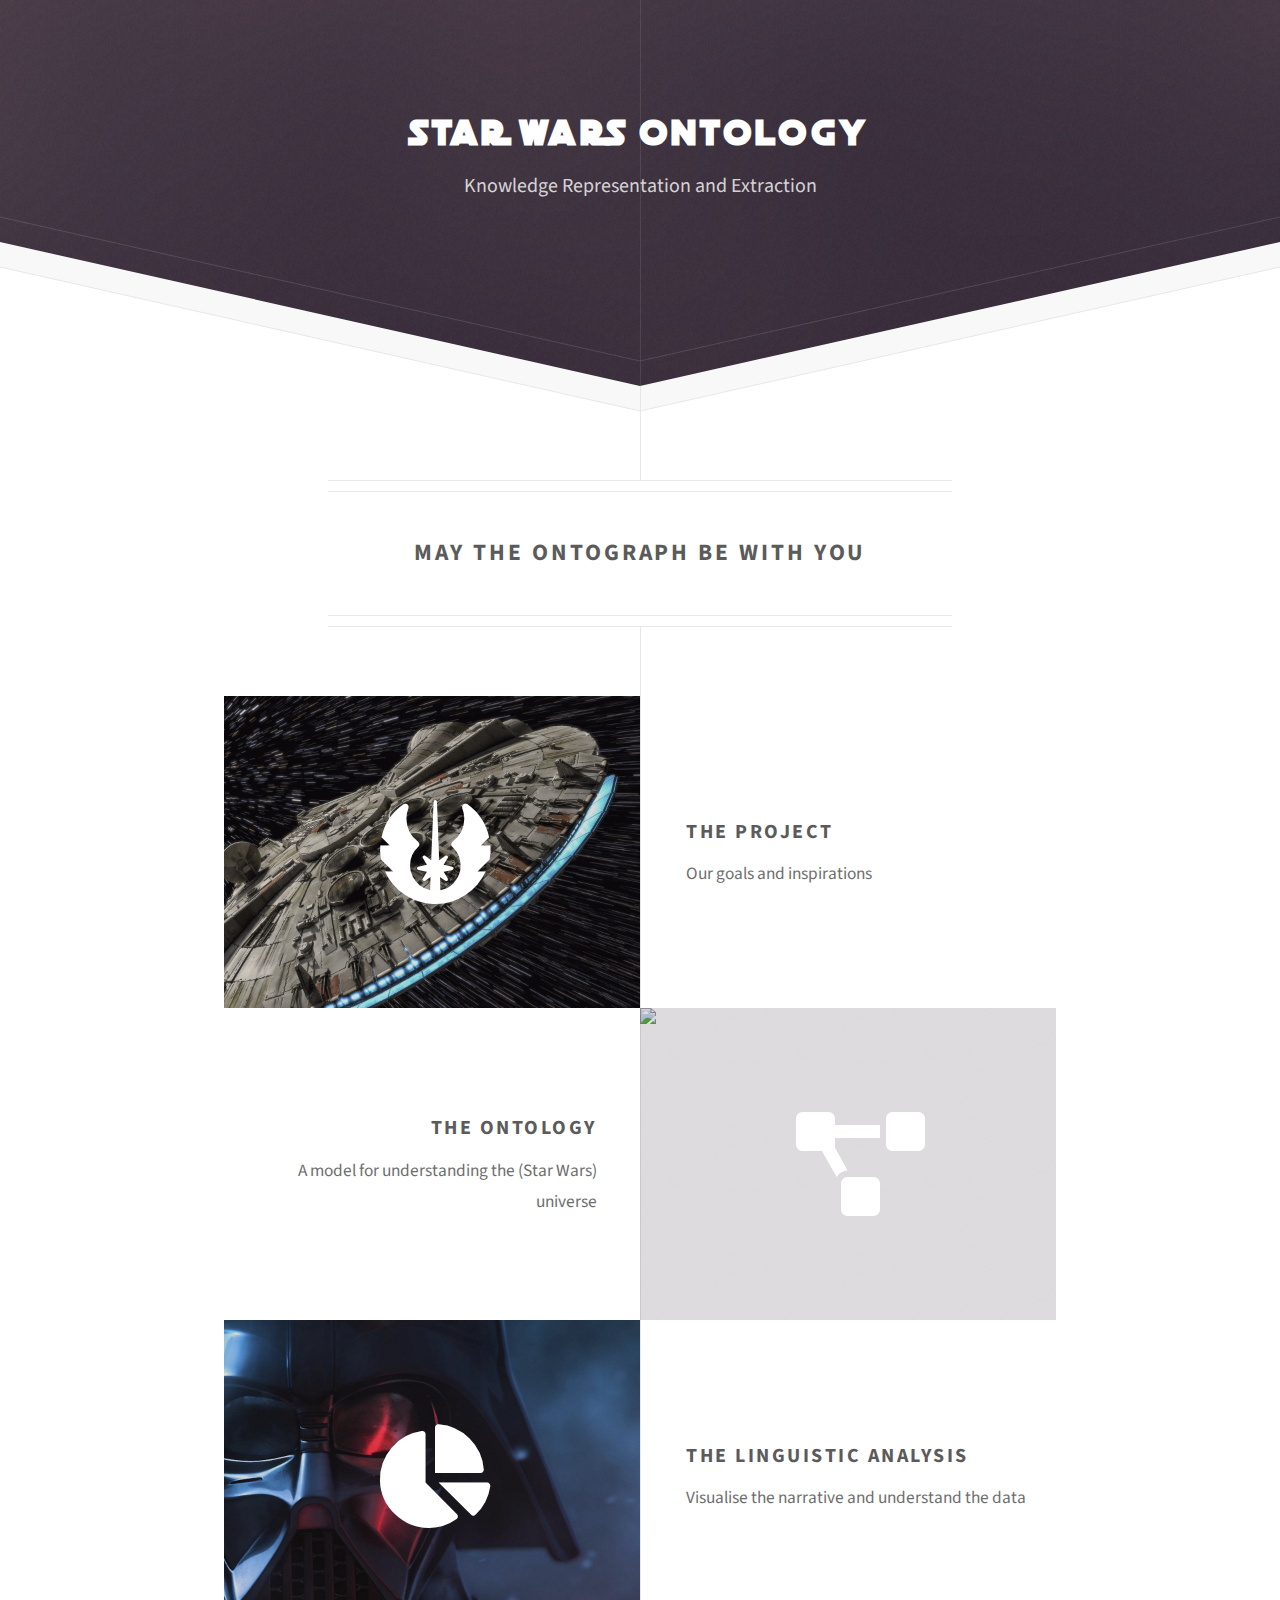
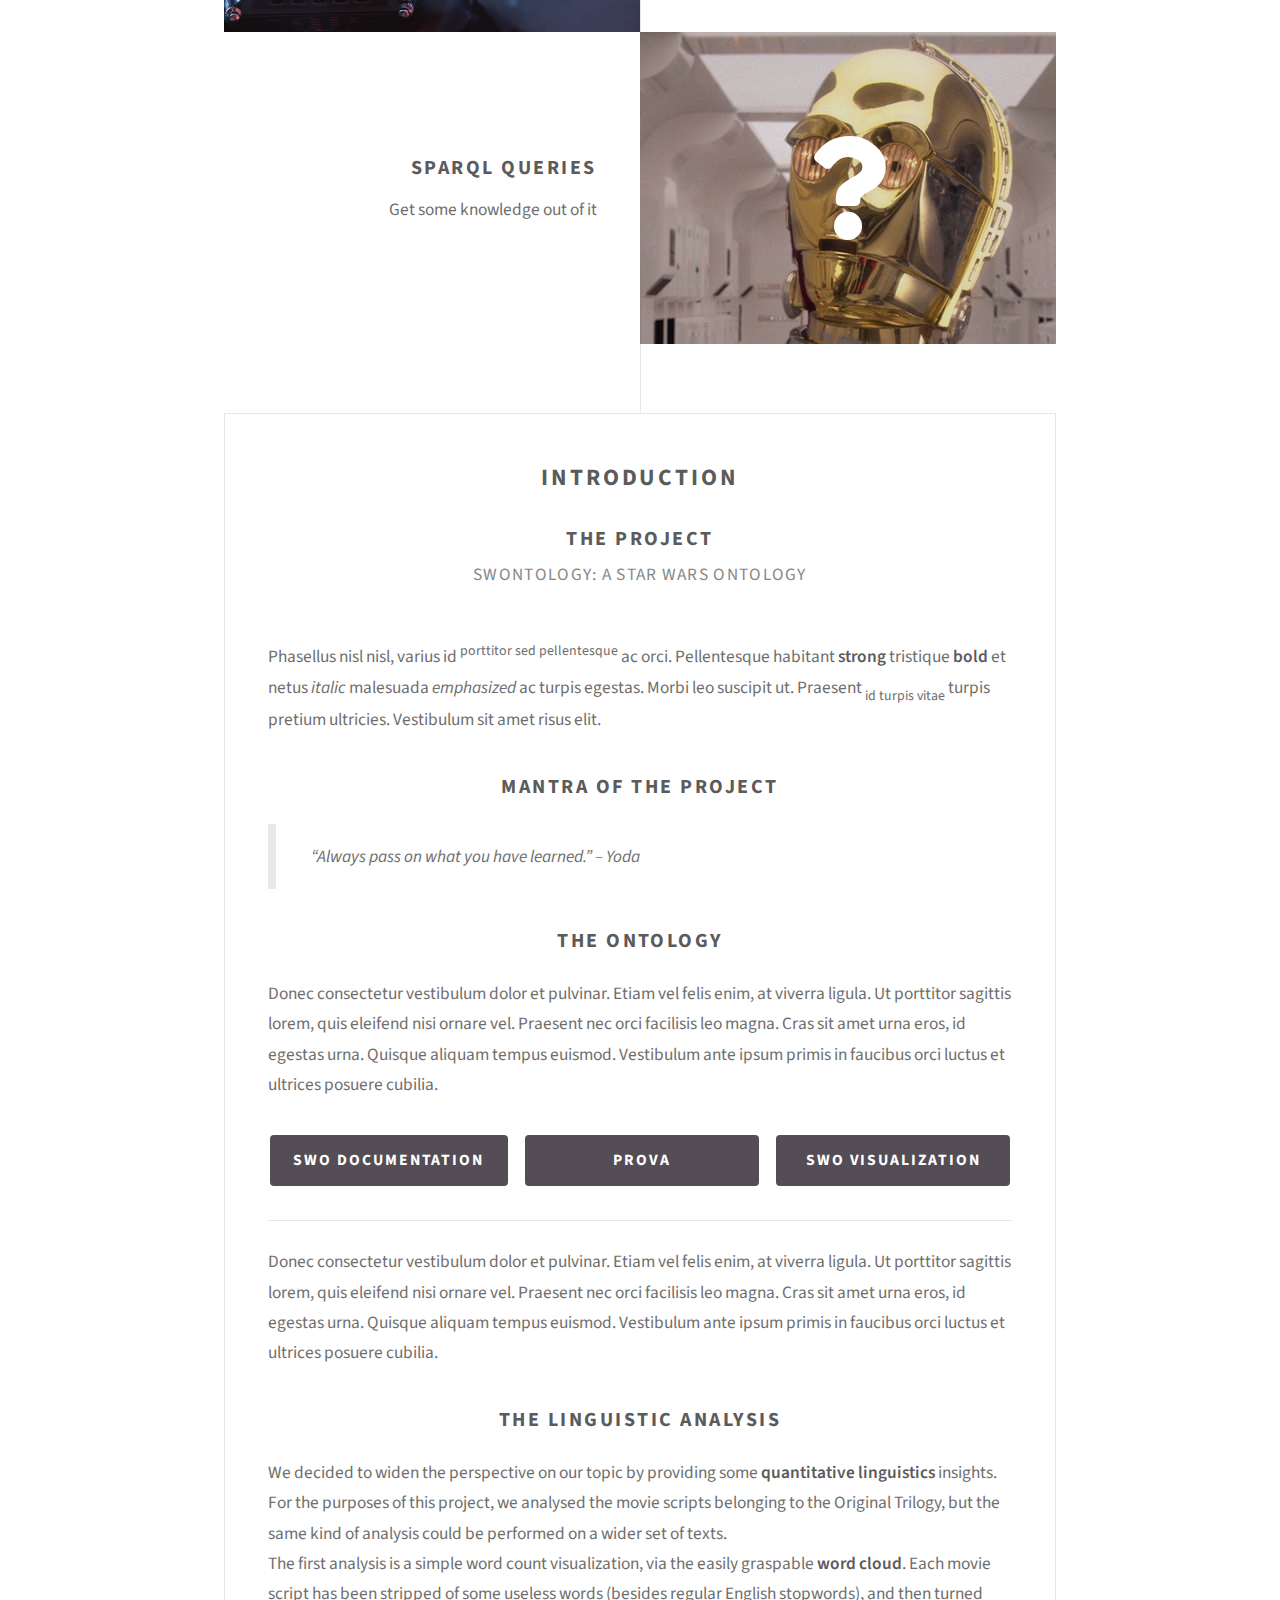
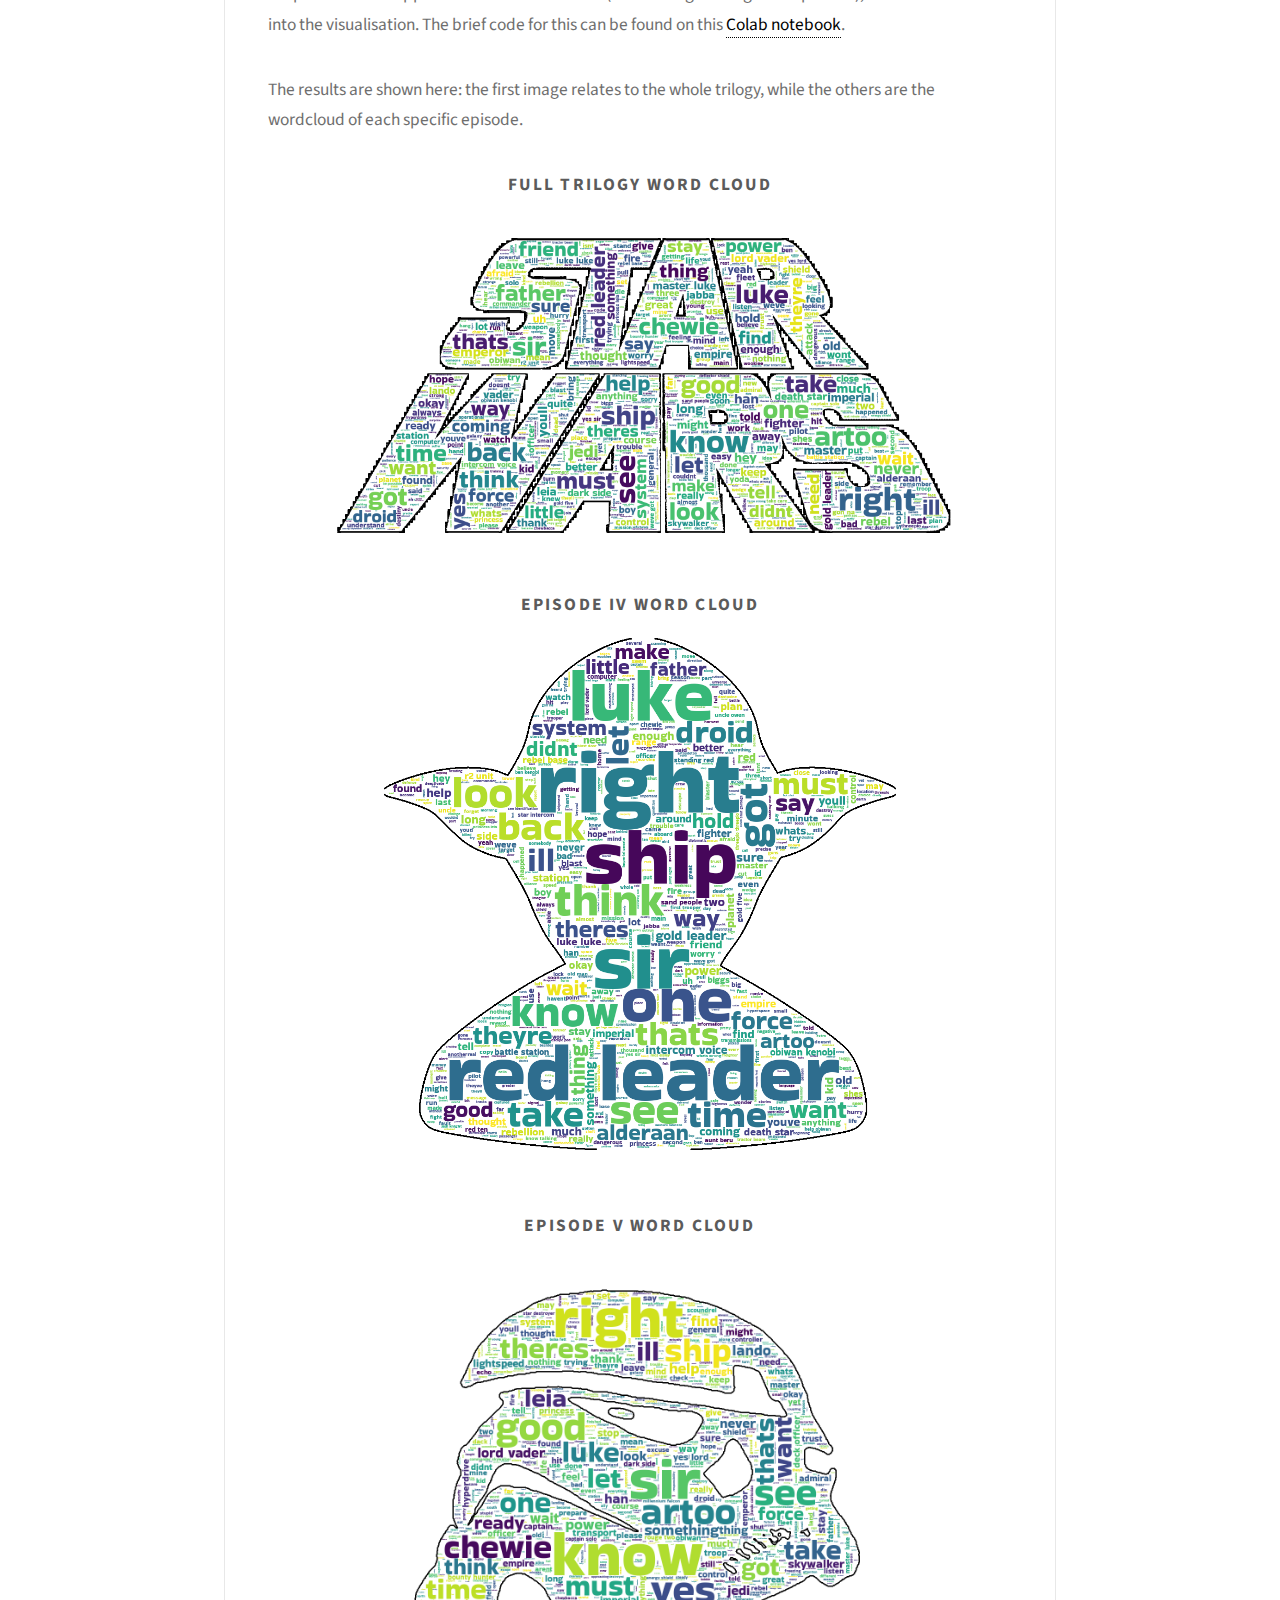
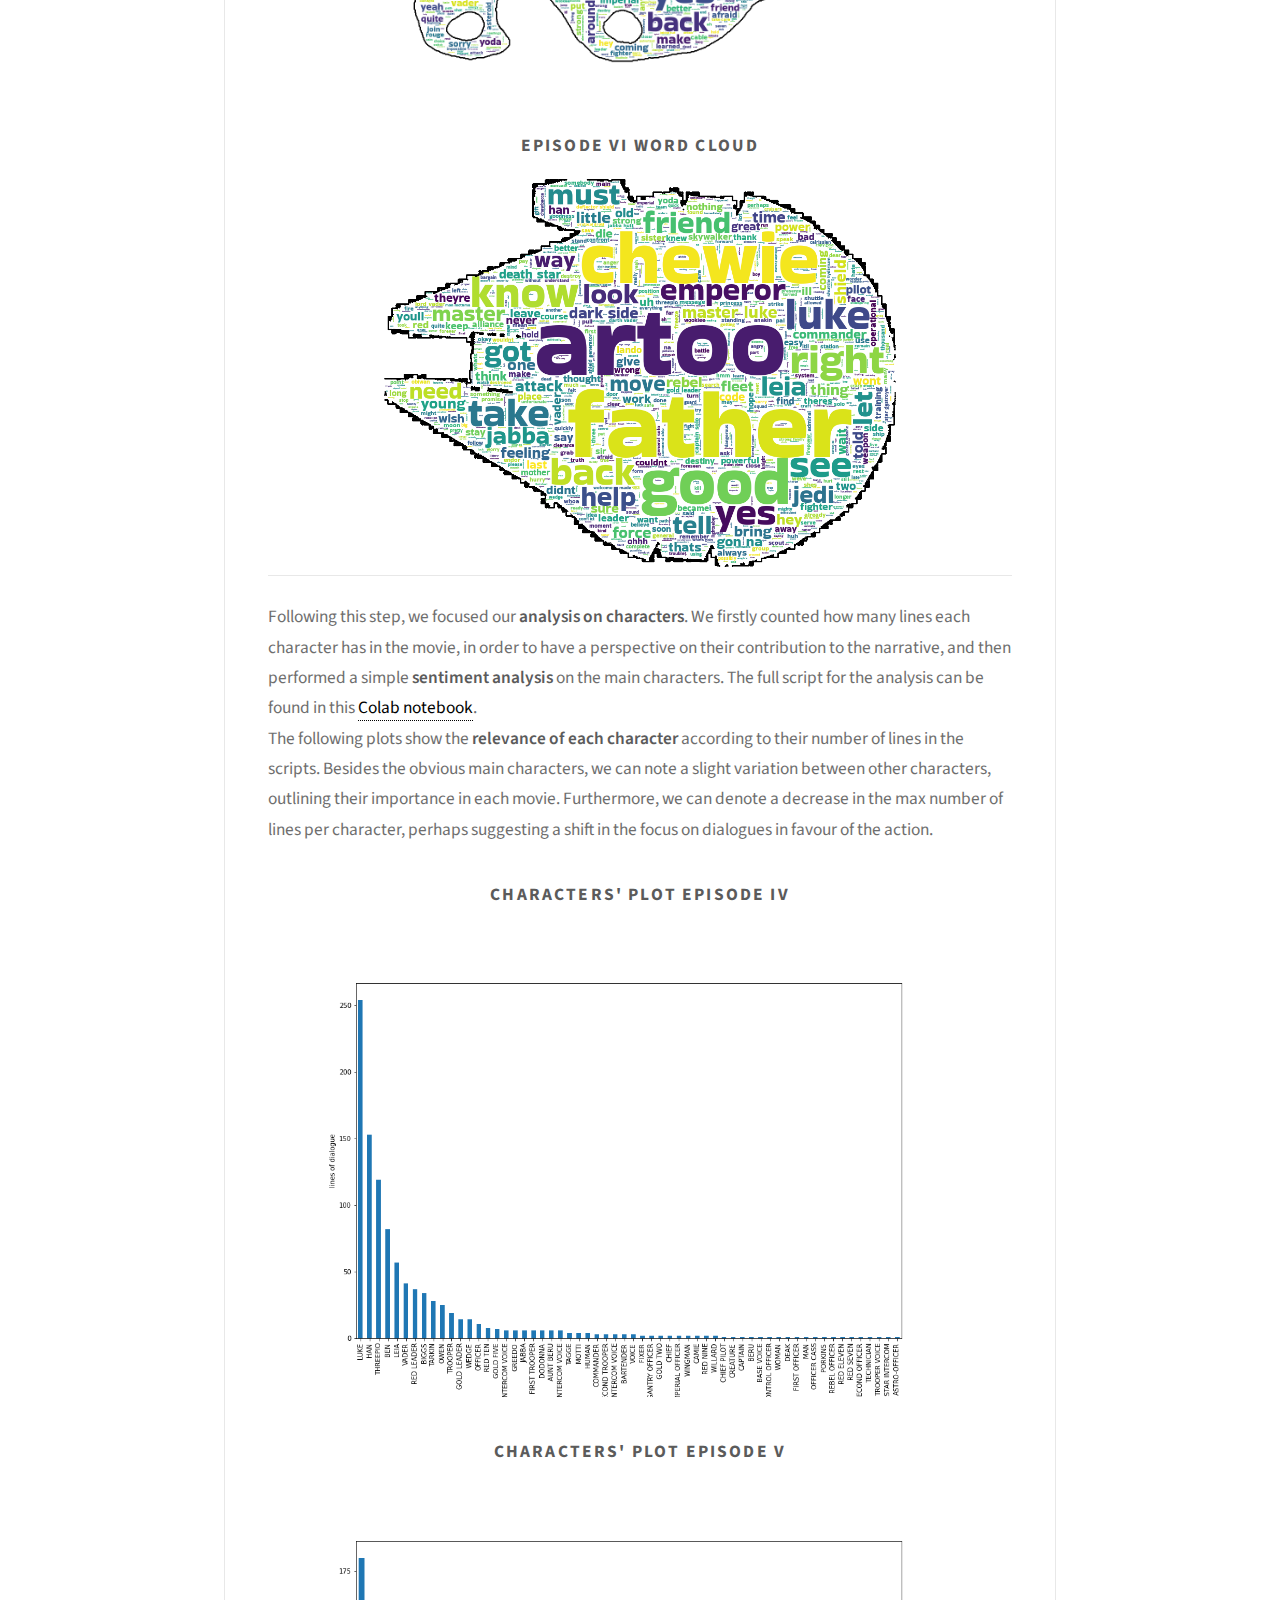
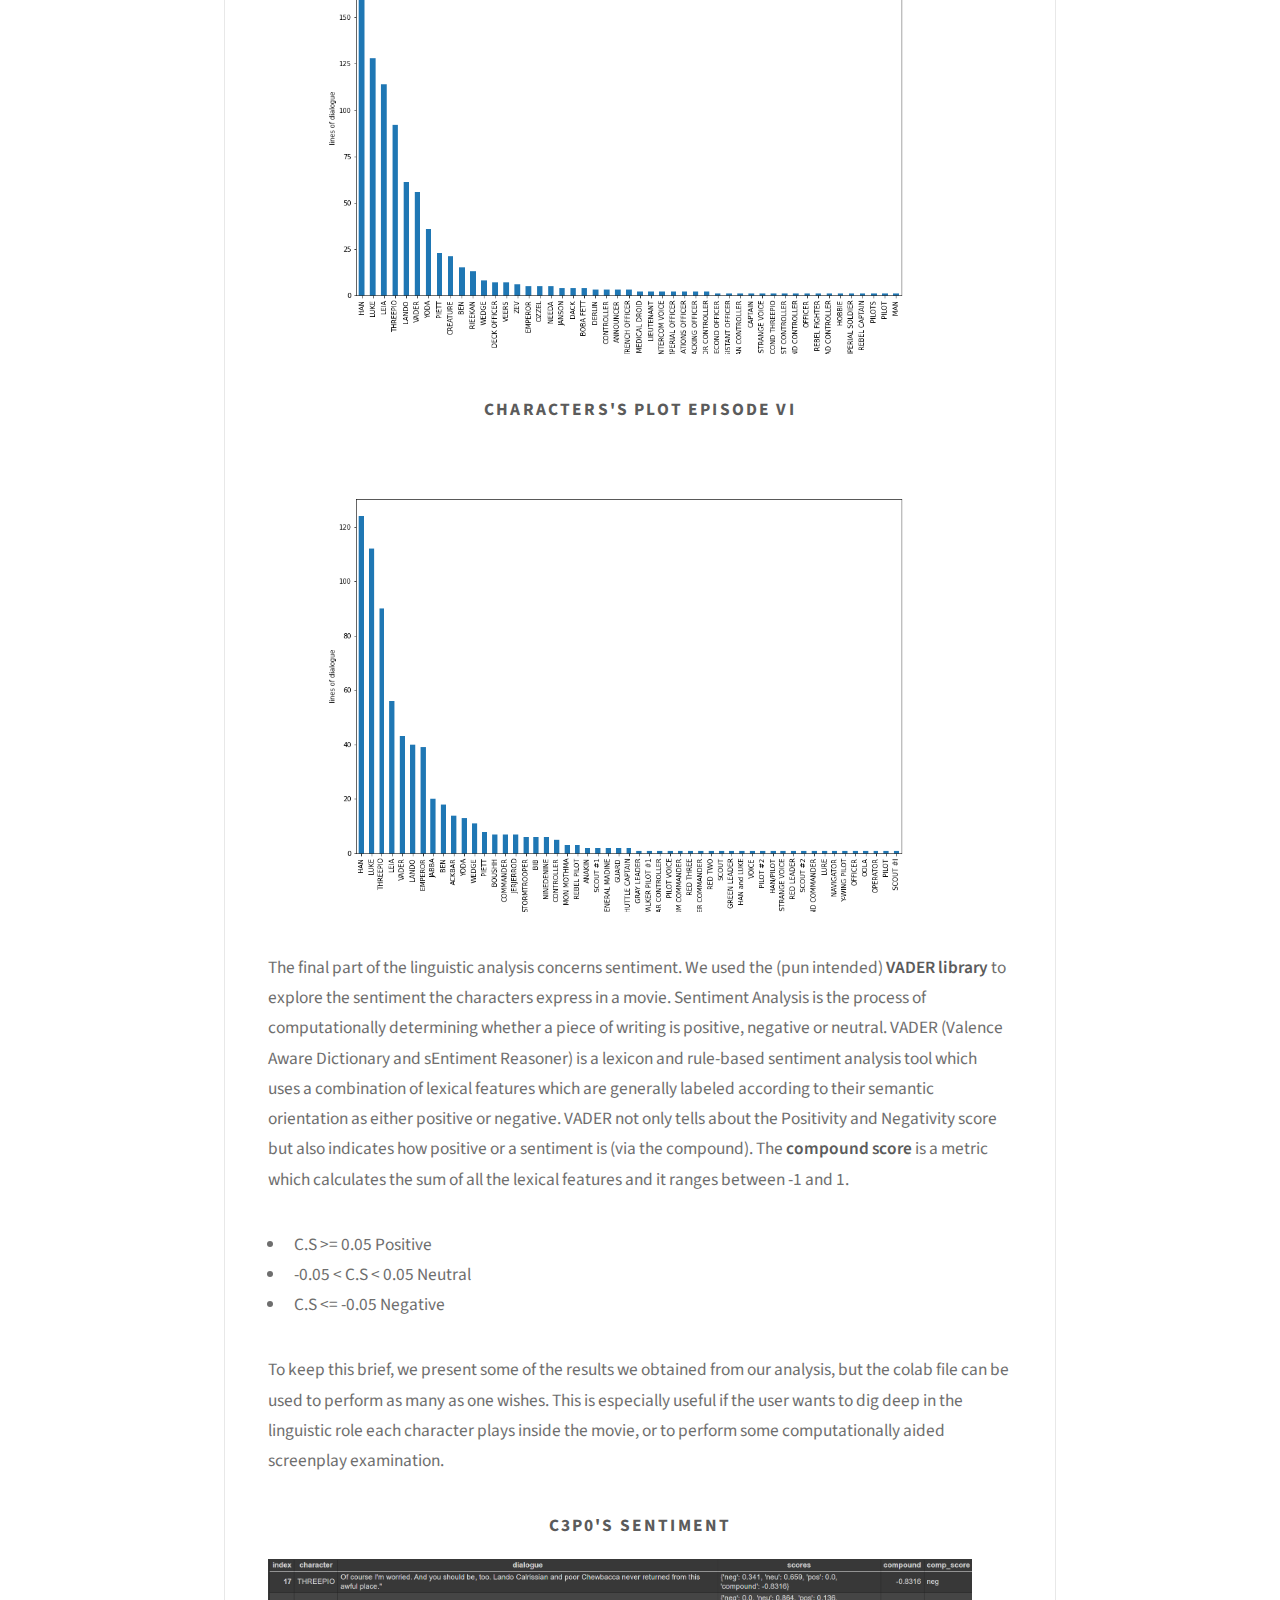
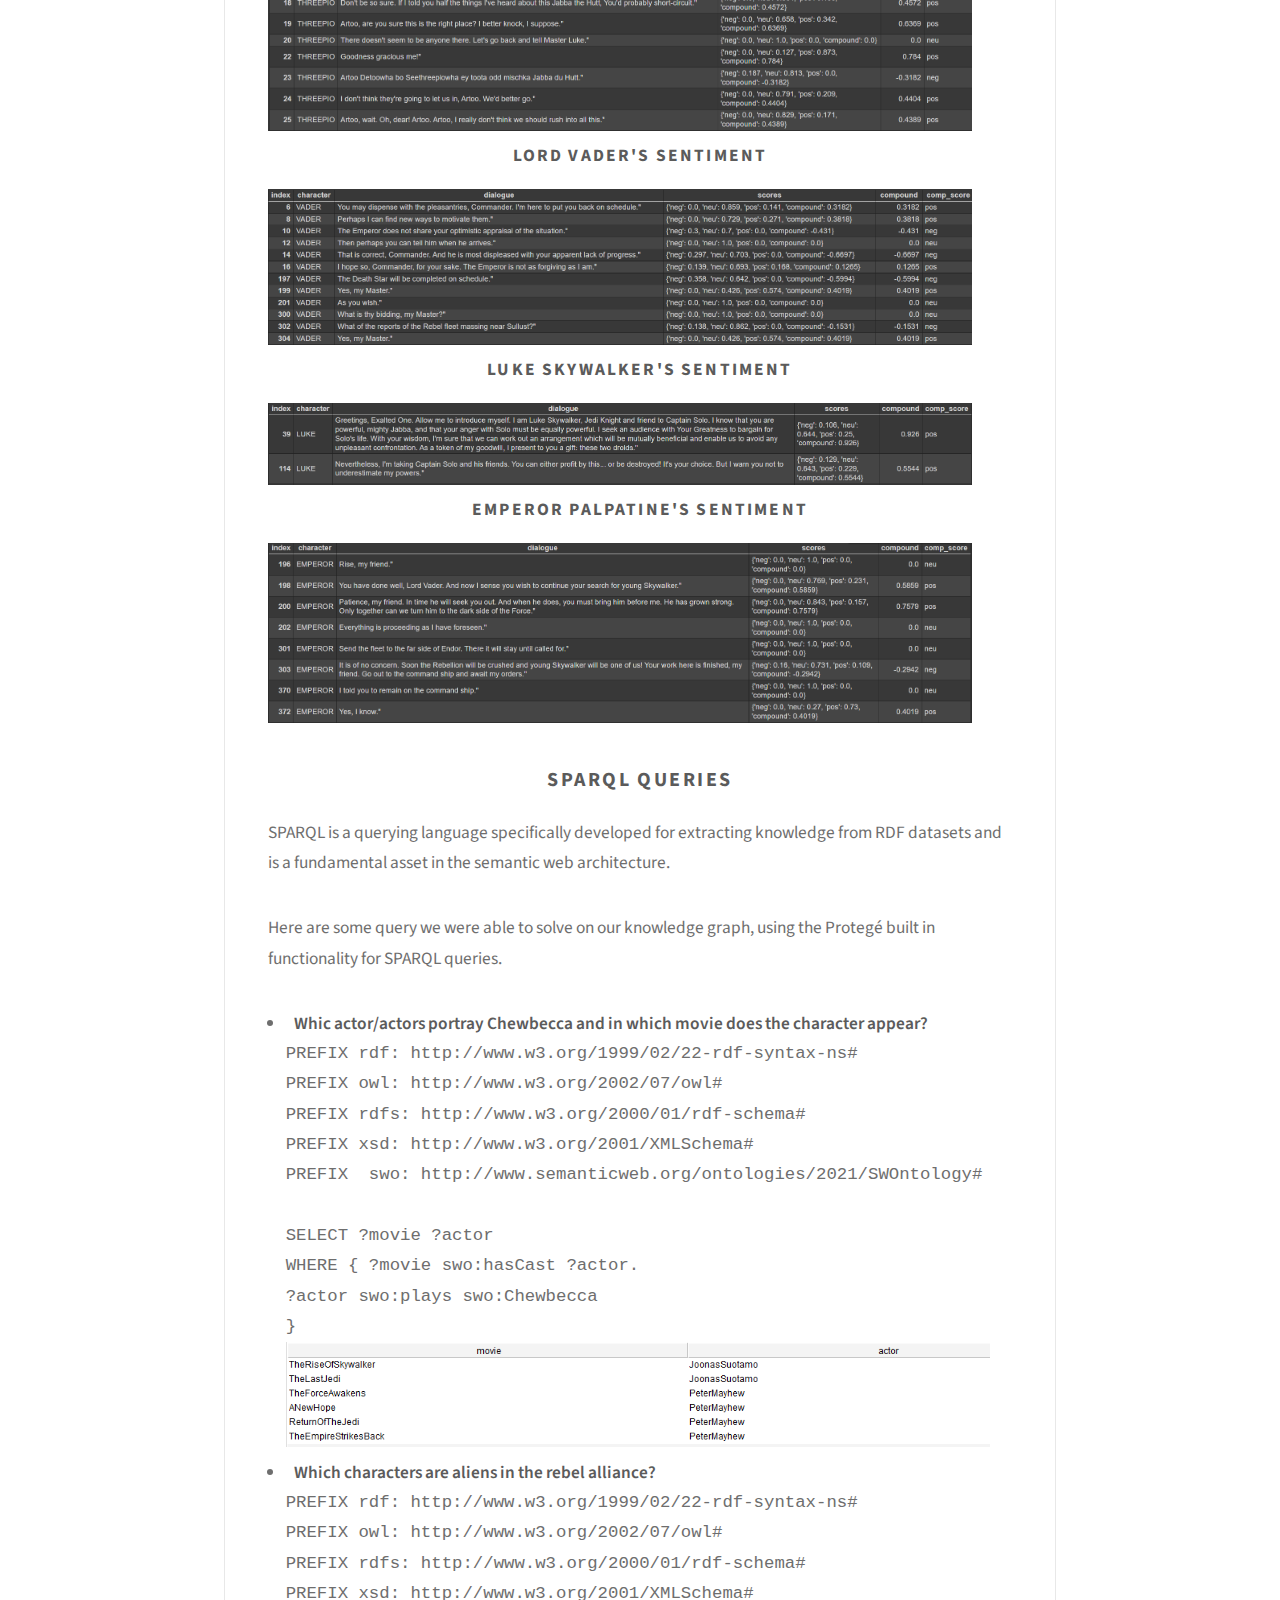
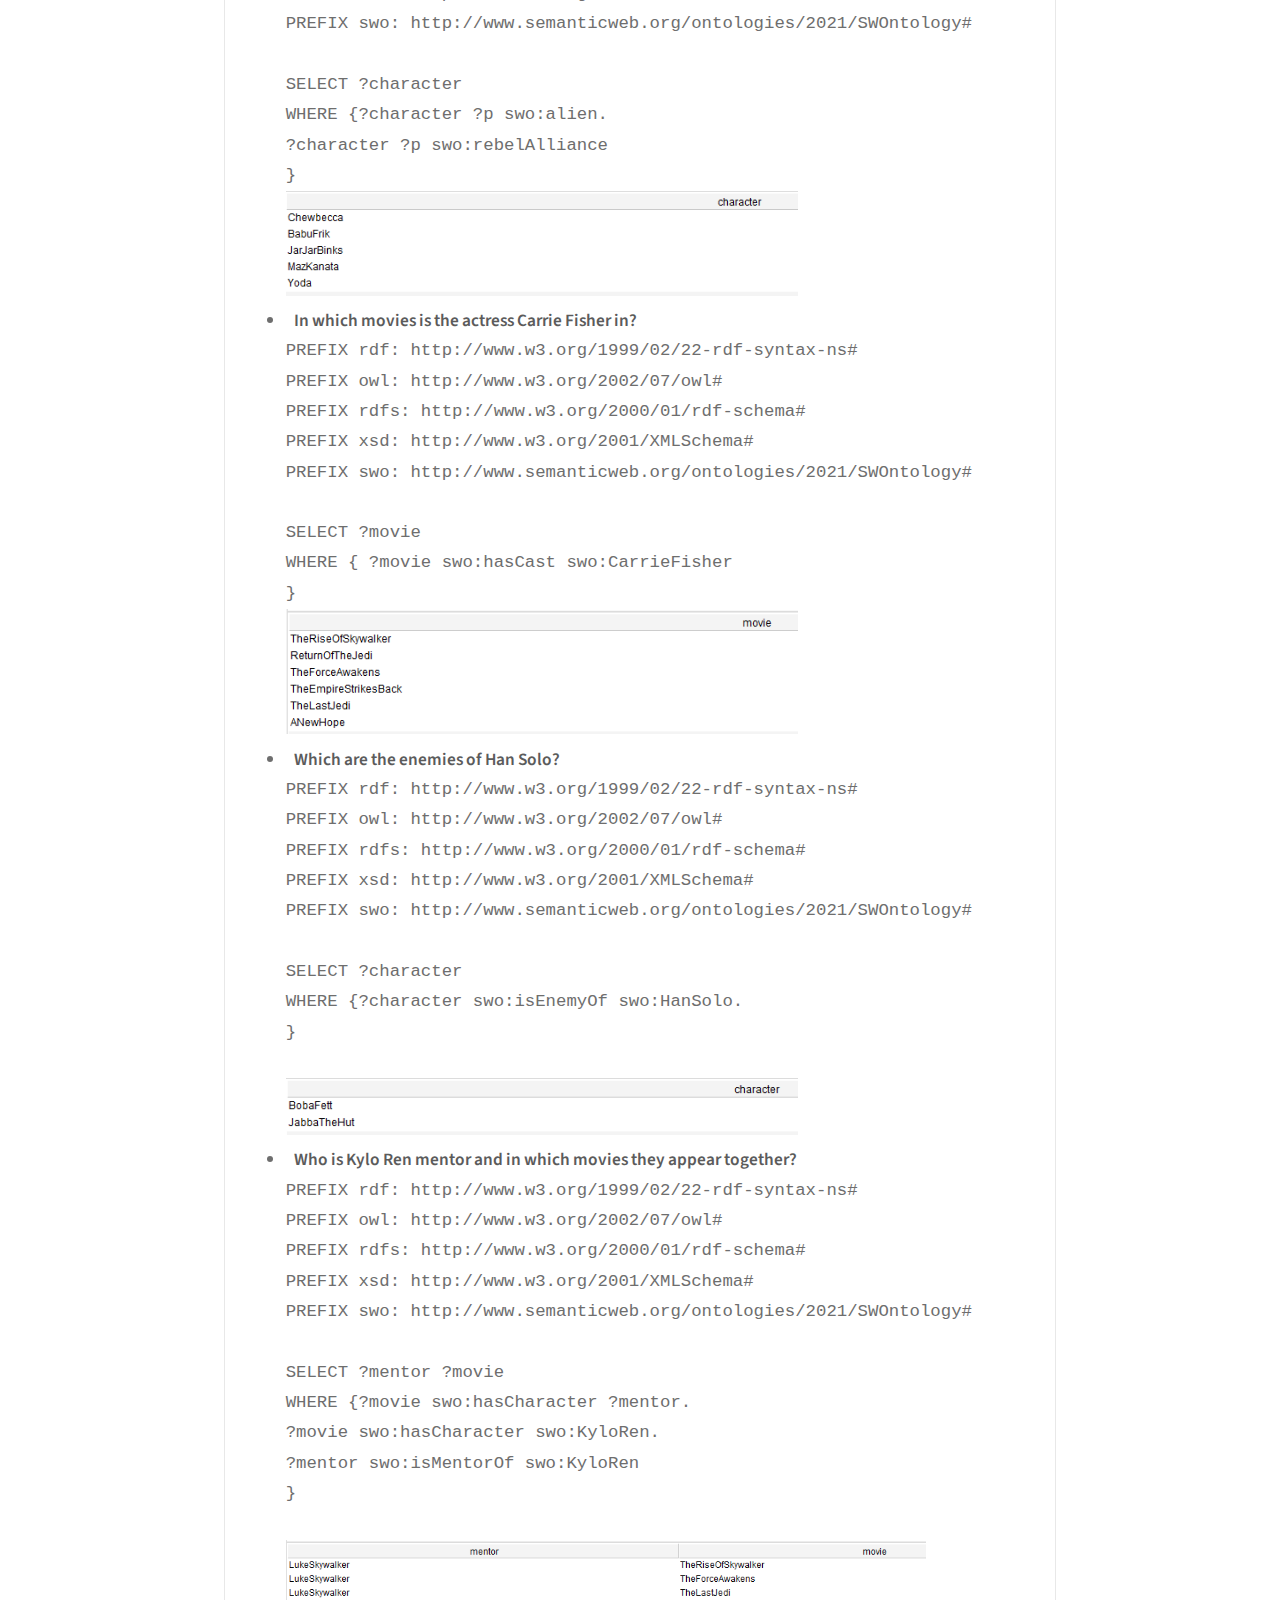
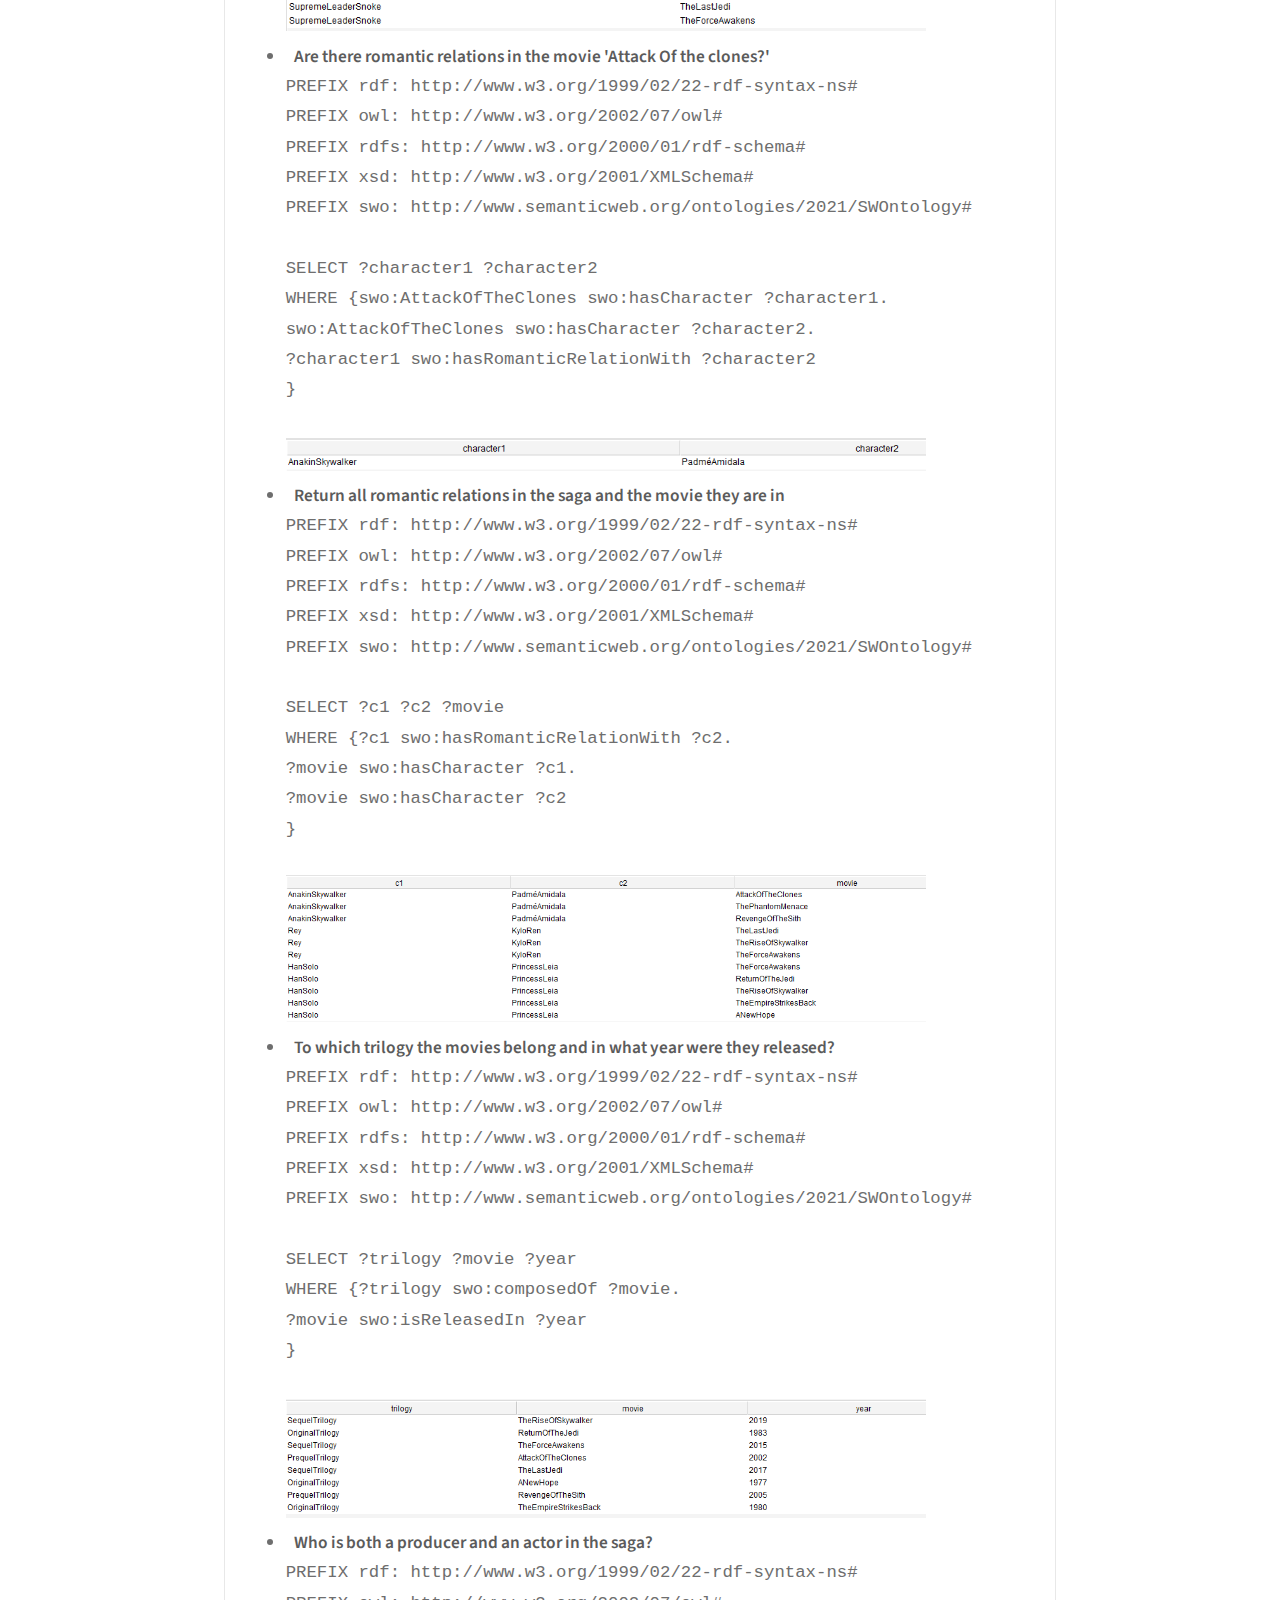
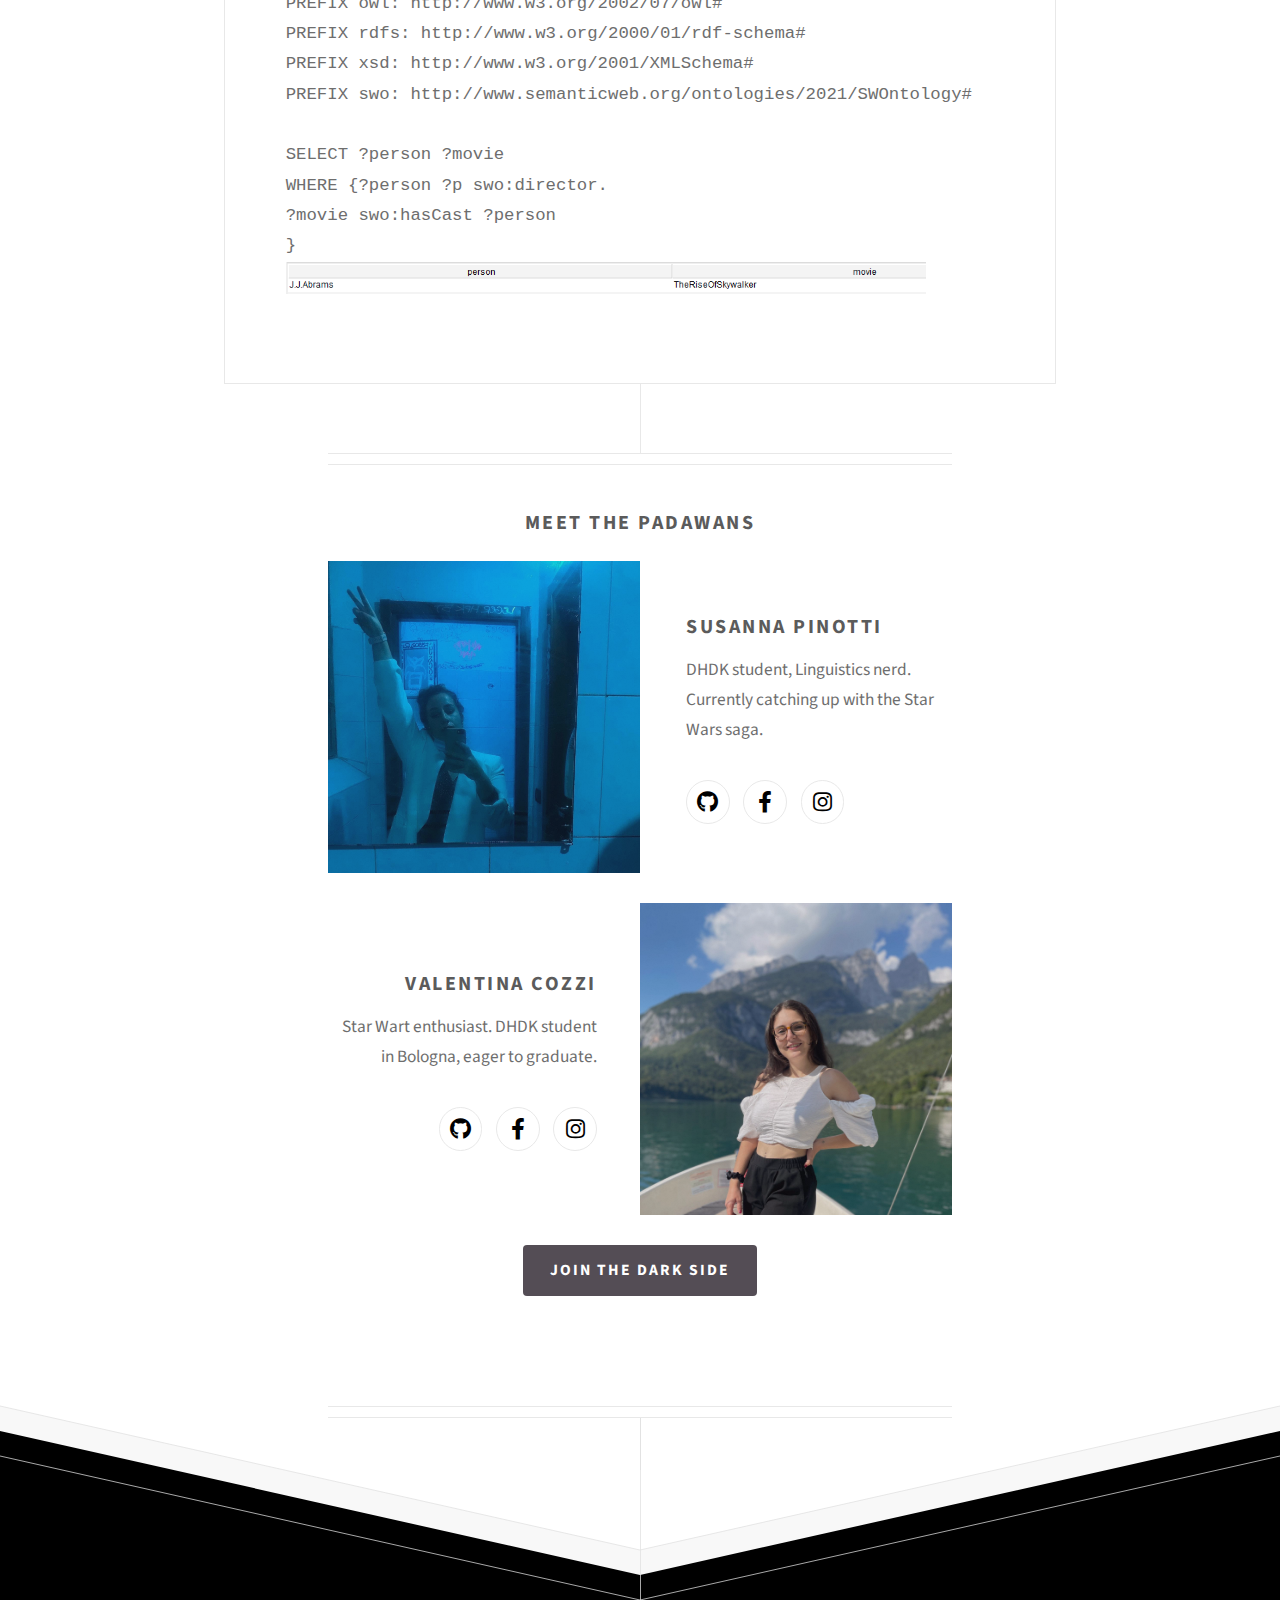
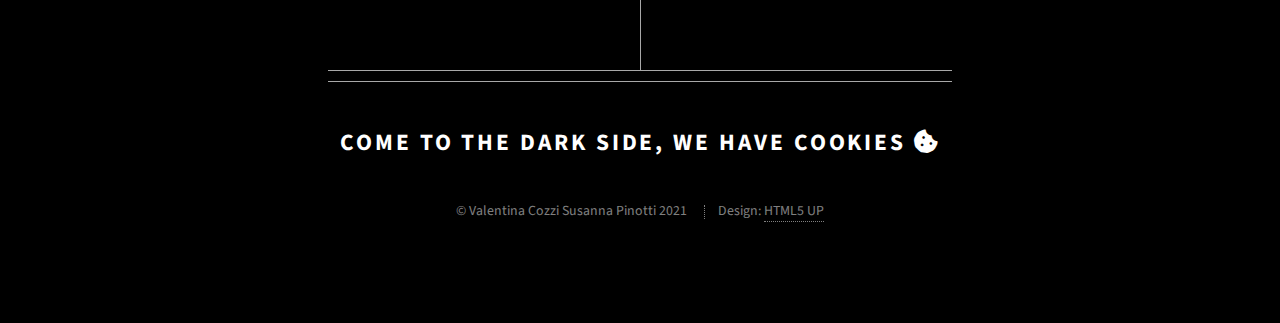
==== index.html @ ada60267 "Update index.html" ====
<!DOCTYPE HTML>
<!--
	Directive by HTML5 UP
	html5up.net | @ajlkn
	Free for personal and commercial use under the CCA 3.0 license (html5up.net/license)
-->
<html>

<head>
	<title>Star Wars Ontology</title>
	<meta charset="utf-8" />
	<meta name="viewport" content="width=device-width, initial-scale=1, user-scalable=no" />
	<link rel="stylesheet" href="assets/css/main.css" />
</head>

<body class="is-preload">

	<!-- Header -->
	<div id="header">
		<!--<span class="logo icon fa-paper-plane"></span> -->
		<h1>Star Wars Ontology</h1>
		<p>Knowledge Representation and Extraction</p>
	</div>

	<!-- Main -->
	<div id="main">

		<header class="major container medium">
			<h2>MAY THE ONTOGRAPH BE WITH YOU
			</h2>
		</header>

		<div class="box alt container">
			<section class="feature left">
				<a href="#project" class="image icon solid fas fa-jedi"><img src="images\falcon.jpg" style="width: 50vw; min-width: 330px;" ></a>
				<div class="content">
					<h3>The Project</h3>
					<p>Our goals and inspirations</p>
				</div>
			</section>
			<section class="feature right">
				<a href="#ontology" class="image icon solid fas fa-project-diagram"><img src="C:\Users\susyp\Documents\GitHub\SWOntology\images\cg-lightsaber-2.jpg"
					style="width: 50vw; min-width: 330px;" /></a>
				<div class="content">
					<h3>The Ontology</h3>
					<p>A model for understanding the (Star Wars) universe</p>
				</div>
			</section>
			<section class="feature left">
				<a href="#linguistic" class="image icon solid fas fa-chart-pie"><img
						src="images\yodaLinguistic.jpg" style="width: 50vw; min-width: 330px;"></a>
				<div class="content">
					<h3>The Linguistic Analysis</h3>
					<p>Visualise the narrative and understand the data</p>
				</div>
			</section>
			<section class="feature right">
				<a href="#query" class="image icon solid fas fa-question"><img src="images/c3poConfuso.jpeg"
						alt="" /></a>
				<div class="content">
					<h3>SPARQL Queries</h3>
					<p>Get some knowledge out of it</p>
				</div>
			</section>
		</div>


		<!-- Additional section-->
		<div class="box container">
			<header>
				<h2>Introduction</h2>
			</header>
			<section>
				<header>
					<h3 id="project">The project</h3>
					<p>SWOntology: a star wars ontology</p>
				</header>
				<p>Phasellus nisl nisl, varius id <sup>porttitor sed pellentesque</sup> ac orci. Pellentesque
					habitant <strong>strong</strong> tristique <b>bold</b> et netus <i>italic</i> malesuada
					<em>emphasized</em> ac turpis egestas. Morbi
					leo suscipit ut. Praesent <sub>id turpis vitae</sub> turpis pretium ultricies. Vestibulum sit
					amet risus elit.
				</p>
			</section>
			<section>
				<header>
					<h3>Mantra of the project</h3>
				</header>
				<blockquote>“Always pass on what you have learned.” – Yoda</blockquote>
			</section>
			<section>
				<header>
					<h3 id="ontology">The Ontology</h3>
				</header>
				<p>Donec consectetur vestibulum dolor et pulvinar. Etiam vel felis enim, at viverra
					ligula. Ut porttitor sagittis lorem, quis eleifend nisi ornare vel. Praesent nec orci
					facilisis leo magna. Cras sit amet urna eros, id egestas urna. Quisque aliquam
					tempus euismod. Vestibulum ante ipsum primis in faucibus orci luctus et ultrices
					posuere cubilia.</p>
				<ul class="actions special">
					<li><a href="SWOntologyWidoco\index-en.html" target="_blank" class="button">SWO Documentation</a></li>
					<li><a href="images/SWOntology.owl.svg" target="_blank" class="button">PROVA</a></li>			
					<li><a href="https://susannapinotti.github.io/SWOntology/SWOntologyWidoco/webvowl/index.html#" target="_blank" class="button">SWO Visualization</a></li>

				</ul>
				<hr />
				<p>Donec consectetur vestibulum dolor et pulvinar. Etiam vel felis enim, at viverra
					ligula. Ut porttitor sagittis lorem, quis eleifend nisi ornare vel. Praesent nec orci
					facilisis leo magna. Cras sit amet urna eros, id egestas urna. Quisque aliquam
					tempus euismod. Vestibulum ante ipsum primis in faucibus orci luctus et ultrices
					posuere cubilia.</p>
			</section>
			<section>
				<header>
					<h3 id="linguistic">The Linguistic Analysis</h3>
				</header>
				<p>We decided to widen the perspective on our topic by providing some <b>quantitative linguistics</b>
					insights.
					For the purposes of this project, we analysed the movie scripts belonging to the Original Trilogy,
					but the same kind of analysis could be performed on a wider set of texts. <br> The first analysis is
					a simple word count visualization,
					via the easily graspable <b>word cloud</b>. Each movie script has been stripped of some
					useless words (besides regular English stopwords), and then turned into the visualisation.
					The brief code for this can be found on this <a
						href="https://colab.research.google.com/drive/1p0_YhfoT-CIWhLJiDeNvb0ypLLWl6QwD?usp=sharing">Colab
						notebook</a>. </p>
				<p>The results are shown here: the first image relates to the whole trilogy, while the others
					are the wordcloud of each specific episode.
				</p>
				<h4>Full trilogy word cloud</h4>
				<img src="images\wordclouds\WCFull.png" alt="full" style="width: 50vw; min-width: 330px; display: block;
							margin-left: auto;
							margin-right: auto;">
				<br>
				<h4>Episode IV word cloud</h4>
				<img src="images\wordclouds\WCEpIV.png" alt="epIV" style="width: 40vw; min-width: 330px;display: block;
							margin-left: auto;
							margin-right: auto;">
				<br>
				<br>
				<h4>Episode V word cloud</h4>
				<img src="images\wordclouds\WCEpV.png" alt="epV" style="width: 40vw; min-width: 330px;display: block;
							margin-left: auto;
							margin-right: auto;">
				<br>
				<h4>Episode VI word cloud</h4>
				<img src="images\wordclouds\WCEpVI (1).png" alt="epVI" style="width: 40vw; min-width: 330px;display: block;
							margin-left: auto;
							margin-right: auto;">
				<hr />
				<p>Following this step, we focused our <b>analysis on characters</b>.
					We firstly counted how many lines each character has in the movie, in order to have a perspective on
					their contribution to the narrative,
					and then performed
					a simple <b>sentiment analysis</b> on the main characters. The full script for the analysis can be
					found
					in this <a
						href="https://colab.research.google.com/drive/1xQyhTz72LMS1d6kts1kLn22albk7qG7W?usp=sharing">Colab
						notebook</a>.
					<br>
					The following plots show the <b>relevance of each character</b> according to their number
					of lines in the scripts. Besides the obvious main characters, we can note a slight variation
					between other characters, outlining their importance in each movie. Furthermore, we can denote a
					decrease in the max number of lines per character, perhaps suggesting
					a shift in the focus on dialogues in favour of the action.
				</p>
				<h4> Characters' plot Episode IV </h4>
				<img src="images\character plots\CharactersPlotEPIV.png" alt="charplotIV"
					style="width: 55vw; min-width: 330px;">
				<br>
				<br>
				<h4>Characters' plot Episode V</h4>
				<img src="images\character plots\CharactersPlotEPV.png" alt="charplotV"
					style="width: 55vw; min-width: 330px;">
				<br>
				<br>
				<h4>Characters's plot Episode VI</h4>
				<img src="images\character plots\CharactersPlotEPVI.png" alt="charplotVI"
					style="width: 55vw; min-width: 330px;">
				<br>
				<br>
				<p>The final part of the linguistic analysis concerns sentiment. We used the (pun intended)
					<b>VADER library</b> to explore the sentiment the characters express in a movie.
					Sentiment Analysis is the process of computationally determining whether a piece of writing
					is positive, negative or neutral. VADER (Valence Aware Dictionary and sEntiment Reasoner) is a
					lexicon and rule-based sentiment analysis tool which uses a combination of lexical features
					which are generally labeled according to their semantic orientation as either positive or
					negative.
					VADER not only tells about the Positivity and Negativity score but also indicates how positive or
					a sentiment is (via the compound).
					The <b>compound score</b> is a metric which calculates the sum of all the lexical features and it
					ranges
					between -1 and 1.
				<ul class="default">
					<li>C.S >= 0.05 Positive </li>
					<li>-0.05 < C.S < 0.05 Neutral </li>
					<li>C.S <= -0.05 Negative </li>
				</ul>
				</p>
				<p>To keep this brief, we present some of the results we obtained from our analysis, but the colab file
					can be used to perform as many as one wishes.
					This is especially useful if the user wants to dig deep in the linguistic role each character plays
					inside the movie, or to perform some computationally aided
					screenplay examination. </p>
				<h4>C3P0's Sentiment</h4>
				<img src="images\character plots\3p0Scores.PNG" style="width: 55vw; min-width: 330px;">
				<br>
				<h4>Lord Vader's Sentiment
				</h4>
				<img src="images\character plots\vaderScore.PNG" style="width: 55vw; min-width: 330px;">
				<br>
				<h4>Luke Skywalker's Sentiment</h4>
				<img src="images\character plots\LukePositive.PNG" style="width: 55vw; min-width: 330px;">
				<br>
				<h4>Emperor Palpatine's Sentiment</h4>
				<img src="images\character plots\EmperorScore.PNG" style="width: 55vw; min-width: 330px;">

			</section>
			<section>
				<br>
				<header>
					<h3 id="query">SPARQL Queries</h3>
				</header>
				<p>SPARQL is a querying language specifically developed for extracting knowledge from RDF datasets and
					is a fundamental asset in the semantic web architecture. </p>
				<p>Here are some query we were able to solve on our knowledge graph, using the Protegé built in
					functionality for SPARQL queries. </p>
				<ul class="default">
					<li> <b>Whic actor/actors portray Chewbecca and in which movie does the character appear?</b> </li>
					<pre style="font-family: 'Courier New', Courier, monospace;">
PREFIX rdf: http://www.w3.org/1999/02/22-rdf-syntax-ns# 
PREFIX owl: http://www.w3.org/2002/07/owl# 
PREFIX rdfs: http://www.w3.org/2000/01/rdf-schema# 
PREFIX xsd: http://www.w3.org/2001/XMLSchema# 
PREFIX  swo: http://www.semanticweb.org/ontologies/2021/SWOntology# 

SELECT ?movie ?actor 
WHERE { ?movie swo:hasCast ?actor. 
?actor swo:plays swo:Chewbecca 
}</pre>
					<img src="images\Query\2ChewieActors.PNG" style="width: 55vw; min-width: 330px;">
					<li> <b>Which characters are aliens in the rebel alliance?</b> </li>
<pre style="font-family: 'Courier New', Courier, monospace;">
PREFIX rdf: http://www.w3.org/1999/02/22-rdf-syntax-ns#
PREFIX owl: http://www.w3.org/2002/07/owl#
PREFIX rdfs: http://www.w3.org/2000/01/rdf-schema#
PREFIX xsd: http://www.w3.org/2001/XMLSchema#
PREFIX swo: http://www.semanticweb.org/ontologies/2021/SWOntology#

SELECT ?character 
WHERE {?character ?p swo:alien. 
?character ?p swo:rebelAlliance
}
</pre>
<img src="images\Query\3RebelAllianceAlien.PNG" style="width: 40vw; min-width: 330px;">
					<li> <b>In which movies is the actress Carrie Fisher in?</b> </li>
<pre style="font-family: 'Courier New', Courier, monospace;">
PREFIX rdf: http://www.w3.org/1999/02/22-rdf-syntax-ns#
PREFIX owl: http://www.w3.org/2002/07/owl#
PREFIX rdfs: http://www.w3.org/2000/01/rdf-schema#
PREFIX xsd: http://www.w3.org/2001/XMLSchema#
PREFIX swo: http://www.semanticweb.org/ontologies/2021/SWOntology#
	
SELECT ?movie 
WHERE { ?movie swo:hasCast swo:CarrieFisher
}	
</pre>
<img src="images\Query\1CarrieFisher.PNG" style="width: 40vw; min-width: 330px;">

					<li> <b>Which are the enemies of Han Solo?</b> </li>
<pre style="font-family: 'Courier New', Courier, monospace;">
PREFIX rdf: http://www.w3.org/1999/02/22-rdf-syntax-ns#
PREFIX owl: http://www.w3.org/2002/07/owl#
PREFIX rdfs: http://www.w3.org/2000/01/rdf-schema#
PREFIX xsd: http://www.w3.org/2001/XMLSchema#
PREFIX swo: http://www.semanticweb.org/ontologies/2021/SWOntology#

SELECT ?character
WHERE {?character swo:isEnemyOf swo:HanSolo. 
}
	
</pre>
<img src="images\Query\4HanSoloEnemy.PNG" style="width: 40vw; min-width: 330px;">
					<li> <b>Who is Kylo Ren mentor and in which movies they appear together?</b> </li>
<pre style="font-family: 'Courier New', Courier, monospace;">
PREFIX rdf: http://www.w3.org/1999/02/22-rdf-syntax-ns#
PREFIX owl: http://www.w3.org/2002/07/owl#
PREFIX rdfs: http://www.w3.org/2000/01/rdf-schema#
PREFIX xsd: http://www.w3.org/2001/XMLSchema#
PREFIX swo: http://www.semanticweb.org/ontologies/2021/SWOntology#

SELECT ?mentor ?movie
WHERE {?movie swo:hasCharacter ?mentor. 
?movie swo:hasCharacter swo:KyloRen. 
?mentor swo:isMentorOf swo:KyloRen
}
	
</pre>
<img src="images\Query\5KyloRenMentor.PNG" style="width: 50vw; min-width: 330px;">
					<li> <b>Are there romantic relations in the movie 'Attack Of the clones?'</b> </li>
<pre style="font-family: 'Courier New', Courier, monospace;">
PREFIX rdf: http://www.w3.org/1999/02/22-rdf-syntax-ns#
PREFIX owl: http://www.w3.org/2002/07/owl#
PREFIX rdfs: http://www.w3.org/2000/01/rdf-schema#
PREFIX xsd: http://www.w3.org/2001/XMLSchema#
PREFIX swo: http://www.semanticweb.org/ontologies/2021/SWOntology#

SELECT ?character1 ?character2
WHERE {swo:AttackOfTheClones swo:hasCharacter ?character1. 
swo:AttackOfTheClones swo:hasCharacter ?character2. 
?character1 swo:hasRomanticRelationWith ?character2
}
	
</pre>
<img src="images\Query\6RomanticRelationAttackClones.PNG" style="width: 50vw; min-width: 330px;">
					<li> <b>Return all romantic relations in the saga and the movie they are in</b> </li>
<pre style="font-family: 'Courier New', Courier, monospace;">
PREFIX rdf: http://www.w3.org/1999/02/22-rdf-syntax-ns#
PREFIX owl: http://www.w3.org/2002/07/owl#
PREFIX rdfs: http://www.w3.org/2000/01/rdf-schema#
PREFIX xsd: http://www.w3.org/2001/XMLSchema#
PREFIX swo: http://www.semanticweb.org/ontologies/2021/SWOntology#

SELECT ?c1 ?c2 ?movie
WHERE {?c1 swo:hasRomanticRelationWith ?c2. 
?movie swo:hasCharacter ?c1. 
?movie swo:hasCharacter ?c2
}
	
</pre>
<img src="images\Query\7ALLromanticRelations.PNG" style="width: 50vw; min-width: 330px;">
					<li> <b>To which trilogy the movies belong and in what year were they released?</b> </li>
<pre style="font-family: 'Courier New', Courier, monospace;">
PREFIX rdf: http://www.w3.org/1999/02/22-rdf-syntax-ns#
PREFIX owl: http://www.w3.org/2002/07/owl#
PREFIX rdfs: http://www.w3.org/2000/01/rdf-schema#
PREFIX xsd: http://www.w3.org/2001/XMLSchema#
PREFIX swo: http://www.semanticweb.org/ontologies/2021/SWOntology#

SELECT ?trilogy ?movie ?year
WHERE {?trilogy swo:composedOf ?movie.
?movie swo:isReleasedIn ?year
}
	
</pre>
<img src="images\Query\8MOvieTrilogyYear.PNG" style="width: 50vw; min-width: 330px;">
					<li> <b>Who is both a producer and an actor in the saga?</b> </li>
<pre style="font-family: 'Courier New', Courier, monospace;">
PREFIX rdf: http://www.w3.org/1999/02/22-rdf-syntax-ns#
PREFIX owl: http://www.w3.org/2002/07/owl#
PREFIX rdfs: http://www.w3.org/2000/01/rdf-schema#
PREFIX xsd: http://www.w3.org/2001/XMLSchema#
PREFIX swo: http://www.semanticweb.org/ontologies/2021/SWOntology#

SELECT ?person ?movie
WHERE {?person ?p swo:director. 
?movie swo:hasCast ?person
}	
</pre>
<img src="images\Query\9ProducerActor.PNG" style="width: 50vw; min-width: 330px;">
					<!--
						</ul>
					</section>
					<section>
						<header>
							<h3>Unordered List</h3>
						</header>
						<ul class="default">
							<li>Donec consectetur vestibulum dolor et pulvinar. Etiam vel felis enim, at viverra ligula. Ut porttitor sagittis lorem, quis eleifend nisi ornare vel.</li>
							<li>Donec consectetur vestibulum dolor et pulvinar. Etiam vel felis enim, at viverra ligula. Ut porttitor sagittis lorem, quis eleifend nisi ornare vel.</li>
							<li>Donec consectetur vestibulum dolor et pulvinar. Etiam vel felis enim, at viverra ligula. Ut porttitor sagittis lorem, quis eleifend nisi ornare vel.</li>
							<li>Donec consectetur vestibulum dolor et pulvinar. Etiam vel felis enim, at viverra ligula. Ut porttitor sagittis lorem, quis eleifend nisi ornare vel.</li>
						</ul>
					</section>
					<section>
						<header>
							<h3>Ordered List</h3>
						</header>
						<ol class="default">
							<li>Donec consectetur vestibulum dolor et pulvinar. Etiam vel felis enim, at viverra ligula. Ut porttitor sagittis lorem, quis eleifend nisi ornare vel.</li>
							<li>Donec consectetur vestibulum dolor et pulvinar. Etiam vel felis enim, at viverra ligula. Ut porttitor sagittis lorem, quis eleifend nisi ornare vel.</li>
							<li>Donec consectetur vestibulum dolor et pulvinar. Etiam vel felis enim, at viverra ligula. Ut porttitor sagittis lorem, quis eleifend nisi ornare vel.</li>
							<li>Donec consectetur vestibulum dolor et pulvinar. Etiam vel felis enim, at viverra ligula. Ut porttitor sagittis lorem, quis eleifend nisi ornare vel.</li>
						</ol>
					</section>
					<section>
						<header>
							<h3>Table</h3>
						</header>
						<div class="table-wrapper">
							<table class="default">
								<thead>
									<tr>
										<th>ID</th>
										<th>Name</th>
										<th>Description</th>
										<th>Price</th>
									</tr>
								</thead>
								<tbody>
									<tr>
										<td>45815</td>
										<td>Something</td>
										<td>Ut porttitor sagittis lorem, quis eleifend nisi ornare vel.</td>
										<td>29.99</td>
									</tr>
									<tr>
										<td>24524</td>
										<td>Nothing</td>
										<td>Ut porttitor sagittis lorem, quis eleifend nisi ornare vel.</td>
										<td>19.99</td>
									</tr>
									<tr>
										<td>45815</td>
										<td>Something</td>
										<td>Ut porttitor sagittis lorem, quis eleifend nisi ornare vel.</td>
										<td>29.99</td>
									</tr>
									<tr>
										<td>24524</td>
										<td>Nothing</td>
										<td>Ut porttitor sagittis lorem, quis eleifend nisi ornare vel.</td>
										<td>19.99</td>
									</tr>
								</tbody>
								<tfoot>
									<tr>
										<td colspan="3"></td>
										<td>100.00</td>
									</tr>
								</tfoot>
							</table>
						</div>
					</section>
					<!--useless form
					<section>
						<header>
							<h3>Form</h3>
						</header>
						<form method="post" action="#">
							<div class="row">
								<div class="col-6 col-12-mobilep">
									<label for="name">Name</label>
									<input class="text" type="text" name="name" id="name" value="" placeholder="John Doe" />
								</div>
								<div class="col-6 col-12-mobilep">
									<label for="email">Email</label>
									<input class="text" type="text" name="email" id="email" value="" placeholder="johndoe@domain.tld" />
								</div>
								<div class="col-12">
									<label for="subject">Subject</label>
									<input class="text" type="text" name="subject" id="subject" value="" placeholder="Enter your subject" />
								</div>
								<div class="col-12">
									<label for="subject">Message</label>
									<textarea name="message" id="message" placeholder="Enter your message" rows="6"></textarea>
								</div>
								<div class="col-12">
									<ul class="actions special">
										<li><input type="submit" value="Send" /></li>
										<li><input type="reset" value="Reset" class="alt" /></li>
									</ul>
								</div>
							</div>
						</form>
					</section> -->
					
		</div>
		<footer class="major container medium">
		<!-- end of additional section-->
		<h3>MEET THE PADAWANS</h3>
		<!--kind ugly but could work -->
		<div class="box alt container">
			<section class="feature left">
				<a href="#" class="image icon" id="susi"><img src="images\Susanna.jpg" style="width: 25vw; min-width: 330px;"  /></a>
				<div class="content">
					<h3>SUSANNA PINOTTI</h3>
					<p>DHDK student, Linguistics nerd. Currently catching up with the Star Wars saga.</p>
						<ul class="icons">
							<li><a href="https://github.com/SusannaPinotti" class="icon brands fa-github"><span class="label">Github</span></a></li>
							<li><a href="https://www.facebook.com/susanna.pinotti" class="icon brands fa-facebook-f"><span class="label">Facebook</span></a></li>
							<li><a href="https://www.instagram.com/sushita_allegria/" class="icon brands fa-instagram"><span class="label">Instagram</span></a></li>
						</ul>
				</div>
			</section>
		</br>
			<section class="feature right">
				<a href="#" class="image icon" id="vale"><img src="images/vale4.jpg" style="width: 25vw; min-width: 330px" /></a>
				<div class="content">
					<h3>VALENTINA COZZI</h3>
					<p>Star Wart enthusiast. DHDK student in Bologna, eager to graduate.</p>
					<ul class="icons">
						<li><a href="https://github.com/valentinacozzi" target="_blank" class="icon brands fa-github"><span class="label">Github</span></a></li>
						<li><a href="https://www.facebook.com/vale.p.cozzi/" target="_blank" class="icon brands fa-facebook-f"><span class="label">Facebook</span></a></li>
						<li><a href="https://www.instagram.com/valentinacozzi_/" target="_blank" class="icon brands fa-instagram"><span class="label">Instagram</span></a></li>
					</ul>
				</div>
			</section>
			<br>
			<ul class="actions special">
				<li><a href="https://corsi.unibo.it/2cycle/DigitalHumanitiesKnowledge" target = "_blank" class="button">Join the dark
						side</a></li>
			</ul>
		</footer>

		
	</div>

	<!-- Footer -->
	<div id="footer">
		<div class="container medium">

			<header class="major last">
				<h2>COME TO THE DARK SIDE, WE HAVE COOKIES <i class="fas fa-cookie-bite"></i></h2>
			</header>
			<!--
					<p>Vitae natoque dictum etiam semper magnis enim feugiat amet curabitur tempor
					orci penatibus. Tellus erat mauris ipsum fermentum etiam vivamus.</p>
					-->
			<!-- YET ANOTHER USELESS FONT
					<form method="post" action="#">
						<div class="row">
							<div class="col-6 col-12-mobilep">
								<input type="text" name="name" placeholder="Name" />
							</div>
							<div class="col-6 col-12-mobilep">
								<input type="email" name="email" placeholder="Email" />
							</div>
							<div class="col-12">
								<textarea name="message" placeholder="Message" rows="6"></textarea>
							</div>
							<div class="col-12">
								<ul class="actions special">
									<li><input type="submit" value="Send Message" /></li>
								</ul>
							</div>
						</div>
					</form>
				-->
			<!--
					<ul class="icons">
						<li><a href="#" class="icon brands fa-twitter"><span class="label">Twitter</span></a></li>
						<li><a href="#" class="icon brands fa-facebook-f"><span class="label">Facebook</span></a></li>
						<li><a href="#" class="icon brands fa-instagram"><span class="label">Instagram</span></a></li>
						<li><a href="#" class="icon brands fa-github"><span class="label">Github</span></a></li>					</ul>
					-->

			<!--<p><img src="images/cookies.png" class="cookie" alt="" /></p>-->
			<ul class="copyright">
				<li>&copy; Valentina Cozzi Susanna Pinotti 2021</li>
				<li>Design: <a href="http://html5up.net">HTML5 UP</a></li>
			</ul>


		</div>
	</div>

	<!-- Scripts -->
	<script src="assets/js/jquery.min.js"></script>
	<script src="assets/js/browser.min.js"></script>
	<script src="assets/js/breakpoints.min.js"></script>
	<script src="assets/js/util.js"></script>
	<script src="assets/js/main.js"></script>

</body>

</html>
---- assets/css/main.css ----
@import url("fontawesome-all.min.css");
@import url("https://fonts.googleapis.com/css?family=Source+Sans+Pro:300,300italic,400,400italic,600,600italic,700,700italic");
@font-face {
    font-family: 'Death Star';
    src: url('other_fonts/DeathStar.woff') format('woff');
    font-weight: normal;
    font-style: normal;
    font-display: swap;
}
/*
	Directive by HTML5 UP
	html5up.net | @ajlkn
	Free for personal and commercial use under the CCA 3.0 license (html5up.net/license)
*/



html, body, div, span, applet, object,
iframe, h1, h2, h3, h4, h5, h6, p, blockquote,
pre, a, abbr, acronym, address, big, cite,
code, del, dfn, em, img, ins, kbd, q, s, samp,
small, strike, strong, sub, sup, tt, var, b,
u, i, center, dl, dt, dd, ol, ul, li, fieldset,
form, label, legend, table, caption, tbody,
tfoot, thead, tr, th, td, article, aside,
canvas, details, embed, figure, figcaption,
footer, header, hgroup, menu, nav, output, ruby,
section, summary, time, mark, audio, video {
	margin: 0;
	padding: 0;
	border: 0;
	font-size: 100%;
	font: inherit;
	vertical-align: baseline;}

h1 {
	font-family: 'Death Star' ;
	}  

article, aside, details, figcaption, figure,
footer, header, hgroup, menu, nav, section {
	display: block;}

body {
	line-height: 1;
}

ol, ul {
	list-style: none;
}

blockquote, q {
	quotes: none;
}

	blockquote:before, blockquote:after, q:before, q:after {
		content: '';
		content: none;
	}

table {
	border-collapse: collapse;
	border-spacing: 0;
}

body {
	-webkit-text-size-adjust: none;
}

mark {
	background-color: transparent;
	color: inherit;
}

input::-moz-focus-inner {
	border: 0;
	padding: 0;
}

input, select, textarea {
	-moz-appearance: none;
	-webkit-appearance: none;
	-ms-appearance: none;
	appearance: none;
}

/* Basic */

	html {
		box-sizing: border-box;
	}

	*, *:before, *:after {
		box-sizing: inherit;
	}

	html, body {
		height: 100%;
	}

	body {
		background: #ffffff;
	}

		body.is-preload *, body.is-preload *:before, body.is-preload *:after {
			-moz-animation: none !important;
			-webkit-animation: none !important;
			-ms-animation: none !important;
			animation: none !important;
			-moz-transition: none !important;
			-webkit-transition: none !important;
			-ms-transition: none !important;
			transition: none !important;
		}

	body, input, select, textarea {
		color: #6e6e6e;
		font-family: 'Source Sans Pro', sans-serif;
		font-size: 16pt;
		font-weight: 400;
		line-height: 1.75em;
	}

	a {
		-moz-transition: color 0.2s ease-in-out, border-bottom-color 0.2s ease-in-out;
		-webkit-transition: color 0.2s ease-in-out, border-bottom-color 0.2s ease-in-out;
		-ms-transition: color 0.2s ease-in-out, border-bottom-color 0.2s ease-in-out;
		transition: color 0.2s ease-in-out, border-bottom-color 0.2s ease-in-out;
		border-bottom: dotted 1px;
		color: #000000;
		text-decoration: none;
	}

		a:hover {
			border-bottom-color: transparent;
		}

	strong, b {
		font-weight: 600;
		color: #5b5b5b;
	}

	em, i {
		font-style: italic;
	}

	p, ul, ol, dl, table, blockquote, form {
		margin: 0 0 2em 0;
	}

	h1, h2, h3, h4, h5, h6 {
		color: #5b5b5b;
		font-weight: 700;
		letter-spacing: 0.125em;
		line-height: 1.75em;
		margin-bottom: 1em;
		text-transform: uppercase;
		text-align: center;
	}

		h1 a, h2 a, h3 a, h4 a, h5 a, h6 a {
			color: inherit;
			text-decoration: none;
		}

	h2 {
		font-size: 1.75em;
	}

	h3 {
		font-size: 1.5em;
	}

	sub {
		font-size: 0.8em;
		position: relative;
		top: 0.5em;
	}

	sup {
		font-size: 0.8em;
		position: relative;
		top: -0.5em;
	}

	hr {
		border: 0;
		border-top: solid 1px rgba(224, 224, 224, 0.75);
		margin-bottom: 1.5em;
	}

	blockquote {
		border-left: solid 0.5em rgba(224, 224, 224, 0.75);
		font-style: italic;
		padding: 1em 0 1em 2em;
	}

/* Container */

	.container {
		margin: 0 auto;
		max-width: 100%;
		width: 51em;
	}

		.container.medium {
			width: 38.25em;
		}

		@media screen and (max-width: 1280px) {

			.container {
				width: 48em;
			}

				.container.medium {
					width: 36em;
				}

		}

		@media screen and (max-width: 980px) {

			.container {
				width: 95%;
			}

				.container.medium {
					width: 71.25%;
				}

		}

		@media screen and (max-width: 840px) {

			.container {
				width: 95% !important;
			}

		}

		@media screen and (max-width: 736px) {

			.container {
				width: 90% !important;
			}

		}

		@media screen and (max-width: 480px) {

			.container {
				width: 100% !important;
			}

		}

/* Row */

	.row {
		display: flex;
		flex-wrap: wrap;
		box-sizing: border-box;
		align-items: stretch;
	}

		.row > * {
			box-sizing: border-box;
		}

		.row.gtr-uniform > * > :last-child {
			margin-bottom: 0;
		}

		.row.aln-left {
			justify-content: flex-start;
		}

		.row.aln-center {
			justify-content: center;
		}

		.row.aln-right {
			justify-content: flex-end;
		}

		.row.aln-top {
			align-items: flex-start;
		}

		.row.aln-middle {
			align-items: center;
		}

		.row.aln-bottom {
			align-items: flex-end;
		}

		.row > .imp {
			order: -1;
		}

		.row > .col-1 {
			width: 8.33333%;
		}

		.row > .off-1 {
			margin-left: 8.33333%;
		}

		.row > .col-2 {
			width: 16.66667%;
		}

		.row > .off-2 {
			margin-left: 16.66667%;
		}

		.row > .col-3 {
			width: 25%;
		}

		.row > .off-3 {
			margin-left: 25%;
		}

		.row > .col-4 {
			width: 33.33333%;
		}

		.row > .off-4 {
			margin-left: 33.33333%;
		}

		.row > .col-5 {
			width: 41.66667%;
		}

		.row > .off-5 {
			margin-left: 41.66667%;
		}

		.row > .col-6 {
			width: 50%;
		}

		.row > .off-6 {
			margin-left: 50%;
		}

		.row > .col-7 {
			width: 58.33333%;
		}

		.row > .off-7 {
			margin-left: 58.33333%;
		}

		.row > .col-8 {
			width: 66.66667%;
		}

		.row > .off-8 {
			margin-left: 66.66667%;
		}

		.row > .col-9 {
			width: 75%;
		}

		.row > .off-9 {
			margin-left: 75%;
		}

		.row > .col-10 {
			width: 83.33333%;
		}

		.row > .off-10 {
			margin-left: 83.33333%;
		}

		.row > .col-11 {
			width: 91.66667%;
		}

		.row > .off-11 {
			margin-left: 91.66667%;
		}

		.row > .col-12 {
			width: 100%;
		}

		.row > .off-12 {
			margin-left: 100%;
		}

		.row.gtr-0 {
			margin-top: 0px;
			margin-left: 0px;
		}

			.row.gtr-0 > * {
				padding: 0px 0 0 0px;
			}

			.row.gtr-0.gtr-uniform {
				margin-top: 0px;
			}

				.row.gtr-0.gtr-uniform > * {
					padding-top: 0px;
				}

		.row.gtr-25 {
			margin-top: -7.5px;
			margin-left: -7.5px;
		}

			.row.gtr-25 > * {
				padding: 7.5px 0 0 7.5px;
			}

			.row.gtr-25.gtr-uniform {
				margin-top: -7.5px;
			}

				.row.gtr-25.gtr-uniform > * {
					padding-top: 7.5px;
				}

		.row.gtr-50 {
			margin-top: -15px;
			margin-left: -15px;
		}

			.row.gtr-50 > * {
				padding: 15px 0 0 15px;
			}

			.row.gtr-50.gtr-uniform {
				margin-top: -15px;
			}

				.row.gtr-50.gtr-uniform > * {
					padding-top: 15px;
				}

		.row {
			margin-top: -30px;
			margin-left: -30px;
		}

			.row > * {
				padding: 30px 0 0 30px;
			}

			.row.gtr-uniform {
				margin-top: -30px;
			}

				.row.gtr-uniform > * {
					padding-top: 30px;
				}

		.row.gtr-150 {
			margin-top: -45px;
			margin-left: -45px;
		}

			.row.gtr-150 > * {
				padding: 45px 0 0 45px;
			}

			.row.gtr-150.gtr-uniform {
				margin-top: -45px;
			}

				.row.gtr-150.gtr-uniform > * {
					padding-top: 45px;
				}

		.row.gtr-200 {
			margin-top: -60px;
			margin-left: -60px;
		}

			.row.gtr-200 > * {
				padding: 60px 0 0 60px;
			}

			.row.gtr-200.gtr-uniform {
				margin-top: -60px;
			}

				.row.gtr-200.gtr-uniform > * {
					padding-top: 60px;
				}

		@media screen and (max-width: 1680px) {

			.row {
				display: flex;
				flex-wrap: wrap;
				box-sizing: border-box;
				align-items: stretch;
			}

				.row > * {
					box-sizing: border-box;
				}

				.row.gtr-uniform > * > :last-child {
					margin-bottom: 0;
				}

				.row.aln-left {
					justify-content: flex-start;
				}

				.row.aln-center {
					justify-content: center;
				}

				.row.aln-right {
					justify-content: flex-end;
				}

				.row.aln-top {
					align-items: flex-start;
				}

				.row.aln-middle {
					align-items: center;
				}

				.row.aln-bottom {
					align-items: flex-end;
				}

				.row > .imp-wide {
					order: -1;
				}

				.row > .col-1-wide {
					width: 8.33333%;
				}

				.row > .off-1-wide {
					margin-left: 8.33333%;
				}

				.row > .col-2-wide {
					width: 16.66667%;
				}

				.row > .off-2-wide {
					margin-left: 16.66667%;
				}

				.row > .col-3-wide {
					width: 25%;
				}

				.row > .off-3-wide {
					margin-left: 25%;
				}

				.row > .col-4-wide {
					width: 33.33333%;
				}

				.row > .off-4-wide {
					margin-left: 33.33333%;
				}

				.row > .col-5-wide {
					width: 41.66667%;
				}

				.row > .off-5-wide {
					margin-left: 41.66667%;
				}

				.row > .col-6-wide {
					width: 50%;
				}

				.row > .off-6-wide {
					margin-left: 50%;
				}

				.row > .col-7-wide {
					width: 58.33333%;
				}

				.row > .off-7-wide {
					margin-left: 58.33333%;
				}

				.row > .col-8-wide {
					width: 66.66667%;
				}

				.row > .off-8-wide {
					margin-left: 66.66667%;
				}

				.row > .col-9-wide {
					width: 75%;
				}

				.row > .off-9-wide {
					margin-left: 75%;
				}

				.row > .col-10-wide {
					width: 83.33333%;
				}

				.row > .off-10-wide {
					margin-left: 83.33333%;
				}

				.row > .col-11-wide {
					width: 91.66667%;
				}

				.row > .off-11-wide {
					margin-left: 91.66667%;
				}

				.row > .col-12-wide {
					width: 100%;
				}

				.row > .off-12-wide {
					margin-left: 100%;
				}

				.row.gtr-0 {
					margin-top: 0px;
					margin-left: 0px;
				}

					.row.gtr-0 > * {
						padding: 0px 0 0 0px;
					}

					.row.gtr-0.gtr-uniform {
						margin-top: 0px;
					}

						.row.gtr-0.gtr-uniform > * {
							padding-top: 0px;
						}

				.row.gtr-25 {
					margin-top: -7.5px;
					margin-left: -7.5px;
				}

					.row.gtr-25 > * {
						padding: 7.5px 0 0 7.5px;
					}

					.row.gtr-25.gtr-uniform {
						margin-top: -7.5px;
					}

						.row.gtr-25.gtr-uniform > * {
							padding-top: 7.5px;
						}

				.row.gtr-50 {
					margin-top: -15px;
					margin-left: -15px;
				}

					.row.gtr-50 > * {
						padding: 15px 0 0 15px;
					}

					.row.gtr-50.gtr-uniform {
						margin-top: -15px;
					}

						.row.gtr-50.gtr-uniform > * {
							padding-top: 15px;
						}

				.row {
					margin-top: -30px;
					margin-left: -30px;
				}

					.row > * {
						padding: 30px 0 0 30px;
					}

					.row.gtr-uniform {
						margin-top: -30px;
					}

						.row.gtr-uniform > * {
							padding-top: 30px;
						}

				.row.gtr-150 {
					margin-top: -45px;
					margin-left: -45px;
				}

					.row.gtr-150 > * {
						padding: 45px 0 0 45px;
					}

					.row.gtr-150.gtr-uniform {
						margin-top: -45px;
					}

						.row.gtr-150.gtr-uniform > * {
							padding-top: 45px;
						}

				.row.gtr-200 {
					margin-top: -60px;
					margin-left: -60px;
				}

					.row.gtr-200 > * {
						padding: 60px 0 0 60px;
					}

					.row.gtr-200.gtr-uniform {
						margin-top: -60px;
					}

						.row.gtr-200.gtr-uniform > * {
							padding-top: 60px;
						}

		}

		@media screen and (max-width: 1280px) {

			.row {
				display: flex;
				flex-wrap: wrap;
				box-sizing: border-box;
				align-items: stretch;
			}

				.row > * {
					box-sizing: border-box;
				}

				.row.gtr-uniform > * > :last-child {
					margin-bottom: 0;
				}

				.row.aln-left {
					justify-content: flex-start;
				}

				.row.aln-center {
					justify-content: center;
				}

				.row.aln-right {
					justify-content: flex-end;
				}

				.row.aln-top {
					align-items: flex-start;
				}

				.row.aln-middle {
					align-items: center;
				}

				.row.aln-bottom {
					align-items: flex-end;
				}

				.row > .imp-normal {
					order: -1;
				}

				.row > .col-1-normal {
					width: 8.33333%;
				}

				.row > .off-1-normal {
					margin-left: 8.33333%;
				}

				.row > .col-2-normal {
					width: 16.66667%;
				}

				.row > .off-2-normal {
					margin-left: 16.66667%;
				}

				.row > .col-3-normal {
					width: 25%;
				}

				.row > .off-3-normal {
					margin-left: 25%;
				}

				.row > .col-4-normal {
					width: 33.33333%;
				}

				.row > .off-4-normal {
					margin-left: 33.33333%;
				}

				.row > .col-5-normal {
					width: 41.66667%;
				}

				.row > .off-5-normal {
					margin-left: 41.66667%;
				}

				.row > .col-6-normal {
					width: 50%;
				}

				.row > .off-6-normal {
					margin-left: 50%;
				}

				.row > .col-7-normal {
					width: 58.33333%;
				}

				.row > .off-7-normal {
					margin-left: 58.33333%;
				}

				.row > .col-8-normal {
					width: 66.66667%;
				}

				.row > .off-8-normal {
					margin-left: 66.66667%;
				}

				.row > .col-9-normal {
					width: 75%;
				}

				.row > .off-9-normal {
					margin-left: 75%;
				}

				.row > .col-10-normal {
					width: 83.33333%;
				}

				.row > .off-10-normal {
					margin-left: 83.33333%;
				}

				.row > .col-11-normal {
					width: 91.66667%;
				}

				.row > .off-11-normal {
					margin-left: 91.66667%;
				}

				.row > .col-12-normal {
					width: 100%;
				}

				.row > .off-12-normal {
					margin-left: 100%;
				}

				.row.gtr-0 {
					margin-top: 0px;
					margin-left: 0px;
				}

					.row.gtr-0 > * {
						padding: 0px 0 0 0px;
					}

					.row.gtr-0.gtr-uniform {
						margin-top: 0px;
					}

						.row.gtr-0.gtr-uniform > * {
							padding-top: 0px;
						}

				.row.gtr-25 {
					margin-top: -7.5px;
					margin-left: -7.5px;
				}

					.row.gtr-25 > * {
						padding: 7.5px 0 0 7.5px;
					}

					.row.gtr-25.gtr-uniform {
						margin-top: -7.5px;
					}

						.row.gtr-25.gtr-uniform > * {
							padding-top: 7.5px;
						}

				.row.gtr-50 {
					margin-top: -15px;
					margin-left: -15px;
				}

					.row.gtr-50 > * {
						padding: 15px 0 0 15px;
					}

					.row.gtr-50.gtr-uniform {
						margin-top: -15px;
					}

						.row.gtr-50.gtr-uniform > * {
							padding-top: 15px;
						}

				.row {
					margin-top: -30px;
					margin-left: -30px;
				}

					.row > * {
						padding: 30px 0 0 30px;
					}

					.row.gtr-uniform {
						margin-top: -30px;
					}

						.row.gtr-uniform > * {
							padding-top: 30px;
						}

				.row.gtr-150 {
					margin-top: -45px;
					margin-left: -45px;
				}

					.row.gtr-150 > * {
						padding: 45px 0 0 45px;
					}

					.row.gtr-150.gtr-uniform {
						margin-top: -45px;
					}

						.row.gtr-150.gtr-uniform > * {
							padding-top: 45px;
						}

				.row.gtr-200 {
					margin-top: -60px;
					margin-left: -60px;
				}

					.row.gtr-200 > * {
						padding: 60px 0 0 60px;
					}

					.row.gtr-200.gtr-uniform {
						margin-top: -60px;
					}

						.row.gtr-200.gtr-uniform > * {
							padding-top: 60px;
						}

		}

		@media screen and (max-width: 980px) {

			.row {
				display: flex;
				flex-wrap: wrap;
				box-sizing: border-box;
				align-items: stretch;
			}

				.row > * {
					box-sizing: border-box;
				}

				.row.gtr-uniform > * > :last-child {
					margin-bottom: 0;
				}

				.row.aln-left {
					justify-content: flex-start;
				}

				.row.aln-center {
					justify-content: center;
				}

				.row.aln-right {
					justify-content: flex-end;
				}

				.row.aln-top {
					align-items: flex-start;
				}

				.row.aln-middle {
					align-items: center;
				}

				.row.aln-bottom {
					align-items: flex-end;
				}

				.row > .imp-narrow {
					order: -1;
				}

				.row > .col-1-narrow {
					width: 8.33333%;
				}

				.row > .off-1-narrow {
					margin-left: 8.33333%;
				}

				.row > .col-2-narrow {
					width: 16.66667%;
				}

				.row > .off-2-narrow {
					margin-left: 16.66667%;
				}

				.row > .col-3-narrow {
					width: 25%;
				}

				.row > .off-3-narrow {
					margin-left: 25%;
				}

				.row > .col-4-narrow {
					width: 33.33333%;
				}

				.row > .off-4-narrow {
					margin-left: 33.33333%;
				}

				.row > .col-5-narrow {
					width: 41.66667%;
				}

				.row > .off-5-narrow {
					margin-left: 41.66667%;
				}

				.row > .col-6-narrow {
					width: 50%;
				}

				.row > .off-6-narrow {
					margin-left: 50%;
				}

				.row > .col-7-narrow {
					width: 58.33333%;
				}

				.row > .off-7-narrow {
					margin-left: 58.33333%;
				}

				.row > .col-8-narrow {
					width: 66.66667%;
				}

				.row > .off-8-narrow {
					margin-left: 66.66667%;
				}

				.row > .col-9-narrow {
					width: 75%;
				}

				.row > .off-9-narrow {
					margin-left: 75%;
				}

				.row > .col-10-narrow {
					width: 83.33333%;
				}

				.row > .off-10-narrow {
					margin-left: 83.33333%;
				}

				.row > .col-11-narrow {
					width: 91.66667%;
				}

				.row > .off-11-narrow {
					margin-left: 91.66667%;
				}

				.row > .col-12-narrow {
					width: 100%;
				}

				.row > .off-12-narrow {
					margin-left: 100%;
				}

				.row.gtr-0 {
					margin-top: 0px;
					margin-left: 0px;
				}

					.row.gtr-0 > * {
						padding: 0px 0 0 0px;
					}

					.row.gtr-0.gtr-uniform {
						margin-top: 0px;
					}

						.row.gtr-0.gtr-uniform > * {
							padding-top: 0px;
						}

				.row.gtr-25 {
					margin-top: -7.5px;
					margin-left: -7.5px;
				}

					.row.gtr-25 > * {
						padding: 7.5px 0 0 7.5px;
					}

					.row.gtr-25.gtr-uniform {
						margin-top: -7.5px;
					}

						.row.gtr-25.gtr-uniform > * {
							padding-top: 7.5px;
						}

				.row.gtr-50 {
					margin-top: -15px;
					margin-left: -15px;
				}

					.row.gtr-50 > * {
						padding: 15px 0 0 15px;
					}

					.row.gtr-50.gtr-uniform {
						margin-top: -15px;
					}

						.row.gtr-50.gtr-uniform > * {
							padding-top: 15px;
						}

				.row {
					margin-top: -30px;
					margin-left: -30px;
				}

					.row > * {
						padding: 30px 0 0 30px;
					}

					.row.gtr-uniform {
						margin-top: -30px;
					}

						.row.gtr-uniform > * {
							padding-top: 30px;
						}

				.row.gtr-150 {
					margin-top: -45px;
					margin-left: -45px;
				}

					.row.gtr-150 > * {
						padding: 45px 0 0 45px;
					}

					.row.gtr-150.gtr-uniform {
						margin-top: -45px;
					}

						.row.gtr-150.gtr-uniform > * {
							padding-top: 45px;
						}

				.row.gtr-200 {
					margin-top: -60px;
					margin-left: -60px;
				}

					.row.gtr-200 > * {
						padding: 60px 0 0 60px;
					}

					.row.gtr-200.gtr-uniform {
						margin-top: -60px;
					}

						.row.gtr-200.gtr-uniform > * {
							padding-top: 60px;
						}

		}

		@media screen and (max-width: 840px) {

			.row {
				display: flex;
				flex-wrap: wrap;
				box-sizing: border-box;
				align-items: stretch;
			}

				.row > * {
					box-sizing: border-box;
				}

				.row.gtr-uniform > * > :last-child {
					margin-bottom: 0;
				}

				.row.aln-left {
					justify-content: flex-start;
				}

				.row.aln-center {
					justify-content: center;
				}

				.row.aln-right {
					justify-content: flex-end;
				}

				.row.aln-top {
					align-items: flex-start;
				}

				.row.aln-middle {
					align-items: center;
				}

				.row.aln-bottom {
					align-items: flex-end;
				}

				.row > .imp-narrower {
					order: -1;
				}

				.row > .col-1-narrower {
					width: 8.33333%;
				}

				.row > .off-1-narrower {
					margin-left: 8.33333%;
				}

				.row > .col-2-narrower {
					width: 16.66667%;
				}

				.row > .off-2-narrower {
					margin-left: 16.66667%;
				}

				.row > .col-3-narrower {
					width: 25%;
				}

				.row > .off-3-narrower {
					margin-left: 25%;
				}

				.row > .col-4-narrower {
					width: 33.33333%;
				}

				.row > .off-4-narrower {
					margin-left: 33.33333%;
				}

				.row > .col-5-narrower {
					width: 41.66667%;
				}

				.row > .off-5-narrower {
					margin-left: 41.66667%;
				}

				.row > .col-6-narrower {
					width: 50%;
				}

				.row > .off-6-narrower {
					margin-left: 50%;
				}

				.row > .col-7-narrower {
					width: 58.33333%;
				}

				.row > .off-7-narrower {
					margin-left: 58.33333%;
				}

				.row > .col-8-narrower {
					width: 66.66667%;
				}

				.row > .off-8-narrower {
					margin-left: 66.66667%;
				}

				.row > .col-9-narrower {
					width: 75%;
				}

				.row > .off-9-narrower {
					margin-left: 75%;
				}

				.row > .col-10-narrower {
					width: 83.33333%;
				}

				.row > .off-10-narrower {
					margin-left: 83.33333%;
				}

				.row > .col-11-narrower {
					width: 91.66667%;
				}

				.row > .off-11-narrower {
					margin-left: 91.66667%;
				}

				.row > .col-12-narrower {
					width: 100%;
				}

				.row > .off-12-narrower {
					margin-left: 100%;
				}

				.row.gtr-0 {
					margin-top: 0px;
					margin-left: 0px;
				}

					.row.gtr-0 > * {
						padding: 0px 0 0 0px;
					}

					.row.gtr-0.gtr-uniform {
						margin-top: 0px;
					}

						.row.gtr-0.gtr-uniform > * {
							padding-top: 0px;
						}

				.row.gtr-25 {
					margin-top: -5px;
					margin-left: -5px;
				}

					.row.gtr-25 > * {
						padding: 5px 0 0 5px;
					}

					.row.gtr-25.gtr-uniform {
						margin-top: -5px;
					}

						.row.gtr-25.gtr-uniform > * {
							padding-top: 5px;
						}

				.row.gtr-50 {
					margin-top: -10px;
					margin-left: -10px;
				}

					.row.gtr-50 > * {
						padding: 10px 0 0 10px;
					}

					.row.gtr-50.gtr-uniform {
						margin-top: -10px;
					}

						.row.gtr-50.gtr-uniform > * {
							padding-top: 10px;
						}

				.row {
					margin-top: -20px;
					margin-left: -20px;
				}

					.row > * {
						padding: 20px 0 0 20px;
					}

					.row.gtr-uniform {
						margin-top: -20px;
					}

						.row.gtr-uniform > * {
							padding-top: 20px;
						}

				.row.gtr-150 {
					margin-top: -30px;
					margin-left: -30px;
				}

					.row.gtr-150 > * {
						padding: 30px 0 0 30px;
					}

					.row.gtr-150.gtr-uniform {
						margin-top: -30px;
					}

						.row.gtr-150.gtr-uniform > * {
							padding-top: 30px;
						}

				.row.gtr-200 {
					margin-top: -40px;
					margin-left: -40px;
				}

					.row.gtr-200 > * {
						padding: 40px 0 0 40px;
					}

					.row.gtr-200.gtr-uniform {
						margin-top: -40px;
					}

						.row.gtr-200.gtr-uniform > * {
							padding-top: 40px;
						}

		}

		@media screen and (max-width: 736px) {

			.row {
				display: flex;
				flex-wrap: wrap;
				box-sizing: border-box;
				align-items: stretch;
			}

				.row > * {
					box-sizing: border-box;
				}

				.row.gtr-uniform > * > :last-child {
					margin-bottom: 0;
				}

				.row.aln-left {
					justify-content: flex-start;
				}

				.row.aln-center {
					justify-content: center;
				}

				.row.aln-right {
					justify-content: flex-end;
				}

				.row.aln-top {
					align-items: flex-start;
				}

				.row.aln-middle {
					align-items: center;
				}

				.row.aln-bottom {
					align-items: flex-end;
				}

				.row > .imp-mobile {
					order: -1;
				}

				.row > .col-1-mobile {
					width: 8.33333%;
				}

				.row > .off-1-mobile {
					margin-left: 8.33333%;
				}

				.row > .col-2-mobile {
					width: 16.66667%;
				}

				.row > .off-2-mobile {
					margin-left: 16.66667%;
				}

				.row > .col-3-mobile {
					width: 25%;
				}

				.row > .off-3-mobile {
					margin-left: 25%;
				}

				.row > .col-4-mobile {
					width: 33.33333%;
				}

				.row > .off-4-mobile {
					margin-left: 33.33333%;
				}

				.row > .col-5-mobile {
					width: 41.66667%;
				}

				.row > .off-5-mobile {
					margin-left: 41.66667%;
				}

				.row > .col-6-mobile {
					width: 50%;
				}

				.row > .off-6-mobile {
					margin-left: 50%;
				}

				.row > .col-7-mobile {
					width: 58.33333%;
				}

				.row > .off-7-mobile {
					margin-left: 58.33333%;
				}

				.row > .col-8-mobile {
					width: 66.66667%;
				}

				.row > .off-8-mobile {
					margin-left: 66.66667%;
				}

				.row > .col-9-mobile {
					width: 75%;
				}

				.row > .off-9-mobile {
					margin-left: 75%;
				}

				.row > .col-10-mobile {
					width: 83.33333%;
				}

				.row > .off-10-mobile {
					margin-left: 83.33333%;
				}

				.row > .col-11-mobile {
					width: 91.66667%;
				}

				.row > .off-11-mobile {
					margin-left: 91.66667%;
				}

				.row > .col-12-mobile {
					width: 100%;
				}

				.row > .off-12-mobile {
					margin-left: 100%;
				}

				.row.gtr-0 {
					margin-top: 0px;
					margin-left: 0px;
				}

					.row.gtr-0 > * {
						padding: 0px 0 0 0px;
					}

					.row.gtr-0.gtr-uniform {
						margin-top: 0px;
					}

						.row.gtr-0.gtr-uniform > * {
							padding-top: 0px;
						}

				.row.gtr-25 {
					margin-top: -57.5px;
					margin-left: -5px;
				}

					.row.gtr-25 > * {
						padding: 57.5px 0 0 5px;
					}

					.row.gtr-25.gtr-uniform {
						margin-top: -5px;
					}

						.row.gtr-25.gtr-uniform > * {
							padding-top: 5px;
						}

				.row.gtr-50 {
					margin-top: -115px;
					margin-left: -10px;
				}

					.row.gtr-50 > * {
						padding: 115px 0 0 10px;
					}

					.row.gtr-50.gtr-uniform {
						margin-top: -10px;
					}

						.row.gtr-50.gtr-uniform > * {
							padding-top: 10px;
						}

				.row {
					margin-top: -230px;
					margin-left: -20px;
				}

					.row > * {
						padding: 230px 0 0 20px;
					}

					.row.gtr-uniform {
						margin-top: -20px;
					}

						.row.gtr-uniform > * {
							padding-top: 20px;
						}

				.row.gtr-150 {
					margin-top: -345px;
					margin-left: -30px;
				}

					.row.gtr-150 > * {
						padding: 345px 0 0 30px;
					}

					.row.gtr-150.gtr-uniform {
						margin-top: -30px;
					}

						.row.gtr-150.gtr-uniform > * {
							padding-top: 30px;
						}

				.row.gtr-200 {
					margin-top: -460px;
					margin-left: -40px;
				}

					.row.gtr-200 > * {
						padding: 460px 0 0 40px;
					}

					.row.gtr-200.gtr-uniform {
						margin-top: -40px;
					}

						.row.gtr-200.gtr-uniform > * {
							padding-top: 40px;
						}

		}

		@media screen and (max-width: 480px) {

			.row {
				display: flex;
				flex-wrap: wrap;
				box-sizing: border-box;
				align-items: stretch;
			}

				.row > * {
					box-sizing: border-box;
				}

				.row.gtr-uniform > * > :last-child {
					margin-bottom: 0;
				}

				.row.aln-left {
					justify-content: flex-start;
				}

				.row.aln-center {
					justify-content: center;
				}

				.row.aln-right {
					justify-content: flex-end;
				}

				.row.aln-top {
					align-items: flex-start;
				}

				.row.aln-middle {
					align-items: center;
				}

				.row.aln-bottom {
					align-items: flex-end;
				}

				.row > .imp-mobilep {
					order: -1;
				}

				.row > .col-1-mobilep {
					width: 8.33333%;
				}

				.row > .off-1-mobilep {
					margin-left: 8.33333%;
				}

				.row > .col-2-mobilep {
					width: 16.66667%;
				}

				.row > .off-2-mobilep {
					margin-left: 16.66667%;
				}

				.row > .col-3-mobilep {
					width: 25%;
				}

				.row > .off-3-mobilep {
					margin-left: 25%;
				}

				.row > .col-4-mobilep {
					width: 33.33333%;
				}

				.row > .off-4-mobilep {
					margin-left: 33.33333%;
				}

				.row > .col-5-mobilep {
					width: 41.66667%;
				}

				.row > .off-5-mobilep {
					margin-left: 41.66667%;
				}

				.row > .col-6-mobilep {
					width: 50%;
				}

				.row > .off-6-mobilep {
					margin-left: 50%;
				}

				.row > .col-7-mobilep {
					width: 58.33333%;
				}

				.row > .off-7-mobilep {
					margin-left: 58.33333%;
				}

				.row > .col-8-mobilep {
					width: 66.66667%;
				}

				.row > .off-8-mobilep {
					margin-left: 66.66667%;
				}

				.row > .col-9-mobilep {
					width: 75%;
				}

				.row > .off-9-mobilep {
					margin-left: 75%;
				}

				.row > .col-10-mobilep {
					width: 83.33333%;
				}

				.row > .off-10-mobilep {
					margin-left: 83.33333%;
				}

				.row > .col-11-mobilep {
					width: 91.66667%;
				}

				.row > .off-11-mobilep {
					margin-left: 91.66667%;
				}

				.row > .col-12-mobilep {
					width: 100%;
				}

				.row > .off-12-mobilep {
					margin-left: 100%;
				}

				.row.gtr-0 {
					margin-top: 0px;
					margin-left: 0px;
				}

					.row.gtr-0 > * {
						padding: 0px 0 0 0px;
					}

					.row.gtr-0.gtr-uniform {
						margin-top: 0px;
					}

						.row.gtr-0.gtr-uniform > * {
							padding-top: 0px;
						}

				.row.gtr-25 {
					margin-top: -5px;
					margin-left: -5px;
				}

					.row.gtr-25 > * {
						padding: 5px 0 0 5px;
					}

					.row.gtr-25.gtr-uniform {
						margin-top: -5px;
					}

						.row.gtr-25.gtr-uniform > * {
							padding-top: 5px;
						}

				.row.gtr-50 {
					margin-top: -10px;
					margin-left: -10px;
				}

					.row.gtr-50 > * {
						padding: 10px 0 0 10px;
					}

					.row.gtr-50.gtr-uniform {
						margin-top: -10px;
					}

						.row.gtr-50.gtr-uniform > * {
							padding-top: 10px;
						}

				.row {
					margin-top: -20px;
					margin-left: -20px;
				}

					.row > * {
						padding: 20px 0 0 20px;
					}

					.row.gtr-uniform {
						margin-top: -20px;
					}

						.row.gtr-uniform > * {
							padding-top: 20px;
						}

				.row.gtr-150 {
					margin-top: -30px;
					margin-left: -30px;
				}

					.row.gtr-150 > * {
						padding: 30px 0 0 30px;
					}

					.row.gtr-150.gtr-uniform {
						margin-top: -30px;
					}

						.row.gtr-150.gtr-uniform > * {
							padding-top: 30px;
						}

				.row.gtr-200 {
					margin-top: -40px;
					margin-left: -40px;
				}

					.row.gtr-200 > * {
						padding: 40px 0 0 40px;
					}

					.row.gtr-200.gtr-uniform {
						margin-top: -40px;
					}

						.row.gtr-200.gtr-uniform > * {
							padding-top: 40px;
						}

		}

/* Section/Article */

	section.special, article.special {
		text-align: center;
	}

	header {
		text-align: center;
	}

		header p {
			position: relative;
			top: -1em;
			color: #888888;
			text-transform: uppercase;
			letter-spacing: 0.075em;
		}

		header.major {
			border-bottom-width: 1px;
			border-color: rgba(224, 224, 224, 0.75);
			border-style: solid;
			border-top-width: 1px;
			margin-bottom: 6em;
			padding: 4em 0;
			position: relative;
		}

			header.major:before, header.major:after {
				background: rgba(224, 224, 224, 0.75);
				content: '';
				display: block;
				height: 1px;
				left: 0;
				position: absolute;
				width: 100%;
			}

			header.major:before {
				top: 10px;
			}

			header.major:after {
				bottom: 10px;
			}

			header.major h2 {
				margin: 0;
			}

			header.major p {
				top: 0;
				margin: 1.5em 0 0 0;
				padding: 1.5em 1.5em 0 1.5em;
				font-size: 1.5em;
				line-height: 1.75em;
				border-top: solid 1px rgba(224, 224, 224, 0.75);
				display: inline-block;
			}

			header.major.last {
				border-bottom: 0;
				margin-bottom: 0;
				padding-bottom: 0;
			}

				header.major.last:after {
					display: none;
				}

				header.major.last h2 {
					margin-bottom: 1em;
				}

	footer {
		text-align: center;
	}

		footer.major {
			border-bottom-width: 1px;
			border-color: rgba(224, 224, 224, 0.75);
			border-style: solid;
			border-top-width: 1px;
			margin-top: 6em;
			padding: 4em 0;
			position: relative;
		}

			footer.major:before, footer.major:after {
				background: rgba(224, 224, 224, 0.75);
				content: '';
				display: block;
				height: 1px;
				left: 0;
				position: absolute;
				width: 100%;
			}

			footer.major:before {
				top: 10px;
			}

			footer.major:after {
				bottom: 10px;
			}

/* Form */

	label {
		display: block;
		color: #5b5b5b;
		font-size: 0.8em;
		font-weight: 700;
		letter-spacing: 0.125em;
		line-height: 1.75em;
		text-transform: uppercase;
		margin: 0 0 0.5em 0;
	}

	input[type="text"],
	input[type="password"],
	input[type="email"],
	select,
	textarea {
		-moz-appearance: none;
		-webkit-appearance: none;
		-ms-appearance: none;
		appearance: none;
		-moz-transition: background-color 0.2s ease-in-out;
		-webkit-transition: background-color 0.2s ease-in-out;
		-ms-transition: background-color 0.2s ease-in-out;
		transition: background-color 0.2s ease-in-out;
		background: none;
		border-radius: 4px;
		border: 0;
		border: solid 1px rgba(224, 224, 224, 0.75);
		color: inherit;
		display: block;
		outline: 0;
		padding: 0.75em;
		text-decoration: none;
		width: 100%;
		opacity: 1;
	}

		input[type="text"]:focus,
		input[type="password"]:focus,
		input[type="email"]:focus,
		select:focus,
		textarea:focus {
			background: rgba(224, 224, 224, 0.15);
			border-color: #4eb980;
		}

	input[type="text"],
	input[type="password"],
	input[type="email"],
	select {
		line-height: 1em;
	}

	select {
		background-image: url("data:image/svg+xml;charset=utf8,%3Csvg xmlns='http://www.w3.org/2000/svg' width='40' height='40' preserveAspectRatio='none' viewBox='0 0 40 40'%3E%3Cpath d='M9.4,12.3l10.4,10.4l10.4-10.4c0.2-0.2,0.5-0.4,0.9-0.4c0.3,0,0.6,0.1,0.9,0.4l3.3,3.3c0.2,0.2,0.4,0.5,0.4,0.9 c0,0.4-0.1,0.6-0.4,0.9L20.7,31.9c-0.2,0.2-0.5,0.4-0.9,0.4c-0.3,0-0.6-0.1-0.9-0.4L4.3,17.3c-0.2-0.2-0.4-0.5-0.4-0.9 c0-0.4,0.1-0.6,0.4-0.9l3.3-3.3c0.2-0.2,0.5-0.4,0.9-0.4S9.1,12.1,9.4,12.3z' fill='rgba(224, 224, 224, 0.75)' /%3E%3C/svg%3E");
		background-size: 1.25em;
		background-repeat: no-repeat;
		background-position: calc(100% - 1em) center;
		padding-right: 1.5em;
		text-overflow: ellipsis;
	}

		select option {
			color: #5b5b5b;
			background: #ffffff;
		}

		select:focus::-ms-value {
			background-color: transparent;
		}

		select::-ms-expand {
			display: none;
		}

	textarea {
		padding: 0.5em 0.75em;
	}

	::-webkit-input-placeholder {
		color: inherit;
		opacity: 0.5;
		position: relative;
		top: 3px;
	}

	:-moz-placeholder {
		color: inherit;
		opacity: 0.5;
	}

	::-moz-placeholder {
		color: inherit;
		opacity: 0.5;
	}

	:-ms-input-placeholder {
		color: inherit;
		opacity: 0.5;
	}

/* Image */

	.image {
		border: 0;
		display: inline-block;
		position: relative;
	}

		.image:after {
			-moz-transition: opacity 0.25s ease-in-out;
			-webkit-transition: opacity 0.25s ease-in-out;
			-ms-transition: opacity 0.25s ease-in-out;
			transition: opacity 0.25s ease-in-out;
			background-image: url("images/overlay.png");
			content: '';
			display: block;
			height: 100%;
			left: 0;
			opacity: 0.2;
			position: absolute;
			top: 0;
			width: 100%;
		}

		.image img {
			display: block;
		}

		.image.fit {
			display: block;
		}

			.image.fit img {
				display: block;
				width: 100%;
			}

		.image.feature {
			display: block;
			margin: 0 0 2em 0;
		}

			.image.feature img {
				display: block;
				width: 100%;
			}

		.image.icon {
			-moz-perspective: 500px;
			-webkit-perspective: 500px;
			-ms-perspective: 500px;
			perspective: 500px;
		}

			.image.icon:before {
				-moz-transition: -moz-transform 0.1s ease-in-out, font-size 0.1s ease-in-out;
				-webkit-transition: -webkit-transform 0.1s ease-in-out, font-size 0.1s ease-in-out;
				-ms-transition: -ms-transform 0.1s ease-in-out, font-size 0.1s ease-in-out;
				transition: transform 0.1s ease-in-out, font-size 0.1s ease-in-out;
				color: #fff;
				font-size: 6em;
				height: 1em;
				left: 50%;
				line-height: 1em;
				margin: -0.5em 0 0 -0.5em;
				position: absolute;
				text-align: center;
				top: 50%;
				width: 1em;
				z-index: 1;
			}

			.image.icon:hover:before {
				-moz-transform: translateZ(1em);
				-webkit-transform: translateZ(1em);
				-ms-transform: translateZ(1em);
				transform: translateZ(1em);
			}

			.image.icon:hover:after {
				opacity: 1;
			}

	span.image.icon {
		cursor: default;
	}

/* Immagine profilo prova*/
	
/* Fine prova */

/* Icon */

	.icon {
		text-decoration: none;
		border-bottom: none;
		position: relative;
	}

		.icon:before {
			-moz-osx-font-smoothing: grayscale;
			-webkit-font-smoothing: antialiased;
			display: inline-block;
			font-style: normal;
			font-variant: normal;
			text-rendering: auto;
			line-height: 1;
			text-transform: none !important;
			font-family: 'Font Awesome 5 Free';
			font-weight: 400;
		}

		.icon > .label {
			display: none;
		}

		.icon:before {
			line-height: inherit;
		}

		.icon.solid:before {
			font-weight: 900;
		}

		.icon.brands:before {
			font-family: 'Font Awesome 5 Brands';
		}

/* List */

	ol.default {
		list-style: decimal;
		padding-left: 1.25em;
	}

		ol.default li {
			padding-left: 0.25em;
		}

	ul.default {
		list-style: disc;
		padding-left: 1em;
	}

		ul.default li {
			padding-left: 0.5em;
		}

/* Actions */

	ul.actions {
		display: -moz-flex;
		display: -webkit-flex;
		display: -ms-flex;
		display: flex;
		cursor: default;
		list-style: none;
		margin-left: -1em;
		padding-left: 0;
	}

		ul.actions li {
			padding: 0 0 0 1em;
			vertical-align: middle;
		}

		ul.actions.special {
			-moz-justify-content: center;
			-webkit-justify-content: center;
			-ms-justify-content: center;
			justify-content: center;
			width: 100%;
			margin-left: 0;
		}

			ul.actions.special li:first-child {
				padding-left: 0;
			}

		ul.actions.stacked {
			-moz-flex-direction: column;
			-webkit-flex-direction: column;
			-ms-flex-direction: column;
			flex-direction: column;
			margin-left: 0;
		}

			ul.actions.stacked li {
				padding: 1.25em 0 0 0;
			}

				ul.actions.stacked li:first-child {
					padding-top: 0;
				}

		ul.actions.fit {
			width: calc(100% + 1em);
		}

			ul.actions.fit li {
				-moz-flex-grow: 1;
				-webkit-flex-grow: 1;
				-ms-flex-grow: 1;
				flex-grow: 1;
				-moz-flex-shrink: 1;
				-webkit-flex-shrink: 1;
				-ms-flex-shrink: 1;
				flex-shrink: 1;
				width: 100%;
			}

				ul.actions.fit li > * {
					width: 100%;
				}

			ul.actions.fit.stacked {
				width: 100%;
			}

		ul.actions:last-child {
			margin-bottom: 0;
		}

		@media screen and (max-width: 736px) {

			ul.actions:not(.fixed) {
				-moz-flex-direction: column;
				-webkit-flex-direction: column;
				-ms-flex-direction: column;
				flex-direction: column;
				margin-left: 0;
				width: 100% !important;
			}

				ul.actions:not(.fixed) li {
					-moz-flex-grow: 1;
					-webkit-flex-grow: 1;
					-ms-flex-grow: 1;
					flex-grow: 1;
					-moz-flex-shrink: 1;
					-webkit-flex-shrink: 1;
					-ms-flex-shrink: 1;
					flex-shrink: 1;
					padding: 1em 0 0 0;
					text-align: center;
					width: 100%;
				}

					ul.actions:not(.fixed) li > * {
						width: 100%;
					}

					ul.actions:not(.fixed) li:first-child {
						padding-top: 0;
					}

					ul.actions:not(.fixed) li input[type="submit"],
					ul.actions:not(.fixed) li input[type="reset"],
					ul.actions:not(.fixed) li input[type="button"],
					ul.actions:not(.fixed) li button,
					ul.actions:not(.fixed) li .button {
						width: 100%;
					}

						ul.actions:not(.fixed) li input[type="submit"].icon:before,
						ul.actions:not(.fixed) li input[type="reset"].icon:before,
						ul.actions:not(.fixed) li input[type="button"].icon:before,
						ul.actions:not(.fixed) li button.icon:before,
						ul.actions:not(.fixed) li .button.icon:before {
							margin-left: -0.5em;
						}

		}

/* Icons */

	ul.icons {
		cursor: default;
	}

		ul.icons li {
			display: inline-block;
			font-size: 1.25em;
			line-height: 1em;
			padding-left: 0.5em;
			
		}

			ul.icons li:first-child {
				padding-left: 0;
			}

			ul.icons li a, ul.icons li span {
				-moz-transition: background-color 0.2s ease-in-out;
				-webkit-transition: background-color 0.2s ease-in-out;
				-ms-transition: background-color 0.2s ease-in-out;
				transition: background-color 0.2s ease-in-out;
				border-radius: 100%;
				border: solid 1px rgba(224, 224, 224, 0.75);
				display: inline-block;
				height: 2em;
				line-height: 2em;
				text-align: center;
				width: 2em;
			}

				ul.icons li a:hover, ul.icons li span:hover {
					background: rgba(224, 224, 224, 0.15);
				}

/* Table */

	.table-wrapper {
		overflow-x: auto;
		-webkit-overflow-scrolling: touch;
	}

	table {
		width: 100%;
	}

		table.default {
			width: 100%;
		}

			table.default tbody tr {
				border-bottom: solid 1px rgba(224, 224, 224, 0.75);
			}

				table.default tbody tr:nth-child(2n - 1) {
					background: rgba(224, 224, 224, 0.15);
				}

			table.default td {
				padding: 0.5em 1em 0.5em 1em;
			}

			table.default th {
				color: #5b5b5b;
				font-size: 0.8em;
				font-weight: 700;
				letter-spacing: 0.125em;
				line-height: 1.75em;
				padding: 0.5em 1em 0.5em 1em;
				text-align: left;
				text-transform: uppercase;
			}

			table.default thead {
				border-bottom: solid 1px rgba(224, 224, 224, 0.75);
			}

/* Button */

	input[type="submit"],
	input[type="reset"],
	input[type="button"],
	.button {
		-moz-appearance: none;
		-webkit-appearance: none;
		-ms-appearance: none;
		appearance: none;
		-moz-transition: color 0.2s ease-in-out, background-color 0.2s ease-in-out;
		-webkit-transition: color 0.2s ease-in-out, background-color 0.2s ease-in-out;
		-ms-transition: color 0.2s ease-in-out, background-color 0.2s ease-in-out;
		transition: color 0.2s ease-in-out, background-color 0.2s ease-in-out;
		background: #544d55;
		border-radius: 4px;
		border: 0;
		color: #ffffff;
		cursor: pointer;
		display: inline-block;
		font-size: 0.9em;
		font-weight: 700;
		letter-spacing: 0.125em;
		line-height: 3.25em;
		min-width: 15em;
		padding: 0 1.5em;
		text-align: center;
		text-decoration: none;
		text-transform: uppercase;
	}

		input[type="submit"]:hover,
		input[type="reset"]:hover,
		input[type="button"]:hover,
		.button:hover {
			background: #6e6570;
		}

		input[type="submit"]:active,
		input[type="reset"]:active,
		input[type="button"]:active,
		.button:active {
			background: #474148;
		}

		input[type="submit"].alt,
		input[type="reset"].alt,
		input[type="button"].alt,
		.button.alt {
			background: none;
			box-shadow: inset 0 0 0 1px rgba(224, 224, 224, 0.75);
			color: #544d55;
		}

			input[type="submit"].alt:hover,
			input[type="reset"].alt:hover,
			input[type="button"].alt:hover,
			.button.alt:hover {
				background: rgba(224, 224, 224, 0.15);
			}

			input[type="submit"].alt:active,
			input[type="reset"].alt:active,
			input[type="button"].alt:active,
			.button.alt:active {
				background: rgba(224, 224, 224, 0.35);
			}

		input[type="submit"].fit,
		input[type="reset"].fit,
		input[type="button"].fit,
		.button.fit {
			width: 100%;
		}

		input[type="submit"].small,
		input[type="reset"].small,
		input[type="button"].small,
		.button.small {
			font-size: 0.8em;
		}

/* Box */

	.box {
		background: #ffffff;
		border: solid 1px rgba(224, 224, 224, 0.75);
		margin-bottom: 6em;
		padding: 3.5em;
	}

		.box.alt {
			background: none;
			border: none;
			padding: 0;
		}

/* Feature */

	.feature {
		position: relative;
		height: 20em;
	}

		.feature:after {
			clear: both;
			content: '';
			display: block;
		}

		.feature h3, .feature h4, .feature h5, .feature h6 {
			text-align: inherit;
		}

		.feature .image {
			display: inline-block;
			height: 100%;
			overflow: hidden;
			position: relative;
			width: 50%;
		}

			.feature .image img {
				display: block;
				min-height: 100%;
				min-width: 100%;
				position: absolute;
			}

		.feature:before {
			background: blue;
			content: '';
			display: inline-block;
			height: 100%;
			vertical-align: middle;
		}

		.feature .content {
			display: inline-block;
			padding: 3.5em;
			vertical-align: middle;
			width: 48%;
		}

			.feature .content h3 {
				margin-bottom: 0.5em;
			}

			.feature .content :last-child {
				margin: 0;
			}

		.feature.left {
			text-align: left;
		}

			.feature.left .image {
				float: left;
			}

				.feature.left .image img {
					right: 0;
					top: 0;
				}

			.feature.left .content {
				padding-right: 0;
			}

		.feature.right {
			text-align: right;
		}

			.feature.right .image {
				float: right;
			}

				.feature.right .image img {
					left: 0;
					top: 0;
				}

			.feature.right .content {
				padding-left: 0;
			}

		.feature.long .content {
			padding-top: 0;
		}

/* Header */

	#header {
		background-attachment: scroll,							scroll,					fixed;
		background-image: url("images/top-3200.svg"), url("../../images/swbackground.jpg");
		background-position: bottom center,					center,				center center;
		background-repeat: repeat-x,						repeat,					no-repeat;
		background-size: 3200px 460px,					auto,					cover;
		color: rgba(255, 255, 255, 0.8);
		padding: 10em 0 20em 0;
		position: relative;
		text-align: center;
	}

		#header:before, #header:after {
			background: rgba(224, 224, 224, 0.75);
			content: '';
			left: 50%;
			position: absolute;
			width: 1px;
			z-index: 0;
		}

		#header:before {
			height: calc(100% - 50px);
			opacity: 0.15;
			top: 0;
		}

		#header:after {
			bottom: 0;
			height: 50px;
		}

		#header a {
			border-bottom-color: rgba(255, 255, 255, 0.35);
			color: rgba(255, 255, 255, 0.8);
		}

			#header a:hover {
				border-bottom-color: transparent;
				color: #4eb980;
			}

		#header strong, #header b {
			color: #ffffff;
		}

		#header h1, #header h2, #header h3, #header h4, #header h5, #header h6 {
			color: #ffffff;
		}

		#header input[type="submit"],
		#header input[type="reset"],
		#header input[type="button"],
		#header .button {
			background: #ffffff;
			color: #544d55;
		}

		#header .logo {
			background: #4eb980;
			border-radius: 100%;
			color: #ffffff;
			cursor: default;
			display: inline-block;
			font-size: 2.25em;
			height: 2.35em;
			line-height: 2.35em;
			margin: 0 0 0.75em 0;
			text-align: center;
			width: 2.35em;
		}

			#header .logo.fa-paper-plane-o:before {
				left: -0.075em;
				position: relative;
			}

		#header h1 {
			font-size: 2.5em;
			margin: 0;
		}

		#header p {
			font-size: 1.5em;
			line-height: 1.5em;
			margin: 0.25em 0 0 0;
		}

/* Footer */

	#footer {
		background-attachment: scroll;
		background-color: #000000;
		background-image: url("images/bottom-3200.svg");
		background-position: top center;
		background-repeat: repeat-x;
		background-size: 3200px 460px;
		color: rgba(255, 255, 255, 0.8);
		/*
				Since the SVG background occupies a lot of vertical space, we'll
				add additional top padding (to move our content out of its way)
				and a negative margin (to move everything up a bit).
			*/

		margin-top: -260px;
		padding: calc(460px + 6em) 0 10em 0;
		position: relative;
		text-align: center;
	}

		#footer:before {
			background: rgba(224, 224, 224, 0.75);
			content: '';
			height: calc(460px + 6em);
			left: 50%;
			position: absolute;
			top: 0;
			width: 1px;
			z-index: 0;
		}

		#footer a {
			color: #ffffff;
		}

		#footer strong, #footer b {
			color: #ffffff;
		}

		#footer h1, #footer h2, #footer h3, #footer h4, #footer h5, #footer h6 {
			color: #ffffff;
		}

		#footer header p {
			color: rgba(255, 255, 255, 0.5);
		}

		#footer input[type="submit"],
		#footer input[type="reset"],
		#footer input[type="button"],
		#footer .button {
			background: #ffffff;
			box-shadow: inset 0 0 0 1px #ffffff;
			color: #000000;
		}

			#footer input[type="submit"]:hover,
			#footer input[type="reset"]:hover,
			#footer input[type="button"]:hover,
			#footer .button:hover {
				background: rgba(224, 224, 224, 0.15);
				color: #ffffff;
			}

		#footer input[type="text"]:focus,
		#footer input[type="password"]:focus,
		#footer input[type="email"]:focus,
		#footer select:focus,
		#footer textarea:focus {
			border-color: #ffffff;
		}

		#footer .formerize-placeholder {
			color: rgba(255, 255, 255, 0.3) !important;
		}

		#footer form {
			margin: 3em 0;
		}

		#footer .copyright {
			color: rgba(255, 255, 255, 0.5);
			font-size: 0.8em;
			line-height: 1em;
			margin: 3em 0 0 0;
		}

			#footer .copyright li {
				border-left: dotted 1px;
				display: inline-block;
				margin-left: 1em;
				padding-left: 1em;
			}

				#footer .copyright li:first-child {
					padding: 0;
					margin: 0;
					border: 0;
				}

				#footer .copyright li a, #footer .copyright li span {
					color: inherit;
				}

					#footer .copyright li a:hover, #footer .copyright li span:hover {
						color: #ffffff;
					}

/* Main */

	#main {
		padding: 6em 0 5em 0;
		position: relative;
		z-index: 1;
	}

		#main:before {
			background: rgba(224, 224, 224, 0.75);
			content: '';
			height: 100%;
			left: 50%;
			position: absolute;
			top: 0;
			width: 1px;
			z-index: -1;
		}

		#main header.major,
		#main footer.major {
			background: #ffffff;
		}

/* Wide */

	@media screen and (max-width: 1680px) {

		/* Basic */

			body, input, select, textarea {
				font-size: 14pt;
			}

			h2 {
				font-size: 1.5em;
			}

			h3 {
				font-size: 1.25em;
			}

		/* Section/Article */

			header.major p {
				font-size: 1.25em;
			}

		/* Header */

			#header {
				padding: 8em 0 16em 0;
			}

				#header h1 {
					font-size: 2.25em;
				}

				#header p {
					font-size: 1.25em;
					line-height: 1.65em;
				}

	}

/* Normal */

	@media screen and (max-width: 1280px) {

		/* Basic */

			body, input, select, textarea {
				font-size: 13pt;
			}

			h2 {
				font-size: 1.35em;
			}

			h3 {
				font-size: 1.15em;
			}

		/* Section/Article */

			header.major {
				margin-bottom: 4em;
				padding: 3em 0;
			}

				header.major p {
					font-size: 1.15em;
				}

			footer.major {
				margin-top: 4em;
				padding: 3em 0;
			}

		/* Box */

			.box {
				padding: 2.5em;
				margin-bottom: 4em;
			}

		/* Feature */

			.feature {
				height: 18em;
			}

				.feature .content {
					padding: 2.5em;
				}

		/* Header */

			#header {
				background-attachment: scroll,							scroll,							scroll;
				background-image: url("images/top-1600.svg"), url("images/overlay.png"), url("../../images/header.jpg");
				background-size: 1600px 230px,					auto,							cover;
				padding: 6em 0 12em 0;
			}

				#header:before {
					height: calc(100% - 25px);
				}

				#header:after {
					height: 25px;
				}

				#header h1 {
					font-size: 2em;
				}

				#header p {
					font-size: 1.15em;
				}

		/* Footer */

			#footer {
				background-image: url("images/bottom-1600.svg");
				background-size: 1600px 230px;
				margin-top: -100px;
				padding: calc(230px + 4em) 0 6em 0;
			}

				#footer:before {
					height: calc(230px + 4em);
				}

		/* Main */

			#main {
				padding: 4em 0 3em 0;
			}

	}

/* Narrow */

	@media screen and (max-width: 980px) {

		/* Basic */

			body, input, select, textarea {
				font-size: 12pt;
			}

	}

/* Narrower */

	@media screen and (max-width: 840px) {

		/* Section/Article */

			header.major {
				padding-left: 2em;
				padding-right: 2em;
			}

			footer.major {
				padding-left: 2em;
				padding-right: 2em;
			}

	}

/* Mobile */

	@media screen and (max-width: 736px) {

		/* Basic */

			h2 {
				font-size: 1em;
			}

			h3 {
				font-size: 1em;
			}

		/* Section/Article */

			header p {
				font-size: 0.8em;
			}

			header.major {
				margin-bottom: 2em;
			}

				header.major br {
					display: none;
				}

				header.major p {
					font-size: 0.8em;
				}

			footer.major {
				margin-top: 2em;
			}

				footer.major br {
					display: none;
				}

		/* Box */

			.box {
				padding: 2em;
				margin-bottom: 2em;
			}

		/* Feature */

			.feature {
				background: #ffffff;
				display: block;
				height: auto;
				margin-bottom: 2em;
			}

				.feature:last-child {
					margin-bottom: 0;
				}

				.feature:before, .feature:after {
					display: none;
				}

				.feature .image {
					float: none;
					height: 15em;
					width: 100%;
				}

				.feature .content {
					border: solid 1px rgba(224, 224, 224, 0.75);
					padding: 2em !important;
					text-align: center;
					width: 100%;
				}

		/* Header */

			#header {
				background-image: url("images/top-1280.svg"), url("images/overlay.png"), url("../../images/header.jpg");
				background-size: 1280px 184px,						auto,							cover;
				padding: 3em 0 7em 0;
			}

				#header:before {
					height: calc(100% - 20px);
				}

				#header:after {
					height: 20px;
				}

				#header .logo {
					font-size: 1.5em;
				}

				#header h1 {
					font-size: 1.25em;
				}

				#header p {
					font-size: 1em;
				}

		/* Footer */

			#footer {
				background-image: url("images/bottom-1280.svg");
				background-size: 1280px 184px;
				margin-top: -75px;
				padding: calc(184px + 2em) 0 2em 0;
			}

				#footer:before {
					height: calc(184px + 2em);
				}

				#footer form {
					padding-bottom: 0;
				}

		/* Main */

			#main {
				padding: 2em 0 2em 0;
			}

	}

/* Mobile (Portrait) */

	@media screen and (max-width: 480px) {

		/* Section/Article */

			header.major {
				padding-left: 1em;
				padding-right: 1em;
			}

			footer.major {
				padding-left: 1em;
				padding-right: 1em;
			}

		/* Button */

			input[type="submit"],
			input[type="reset"],
			input[type="button"],
			.button {
				display: block;
				width: 100%;
			}

		/* Box */

			.box {
				padding: 2em 1em;
			}

		/* Feature */

			.feature {
				margin-bottom: 1em;
			}

				.feature .content {
					padding: 2em 1em !important;
				}

		/* Main */

			#main {
				padding-left: 1em;
				padding-right: 1em;
			}

		/* Footer */

			#footer {
				margin-top: -100px;
				padding-left: 1em;
				padding-right: 1em;
			}

				#footer .copyright li {
					border: 0;
					display: block;
					margin: 0;
					padding: 0.75em 0 0 0;
				}

		/* Header */

			#header {
				padding-left: 2em;
				padding-right: 2em;
			}

				#header br {
					display: none;
				}

	}
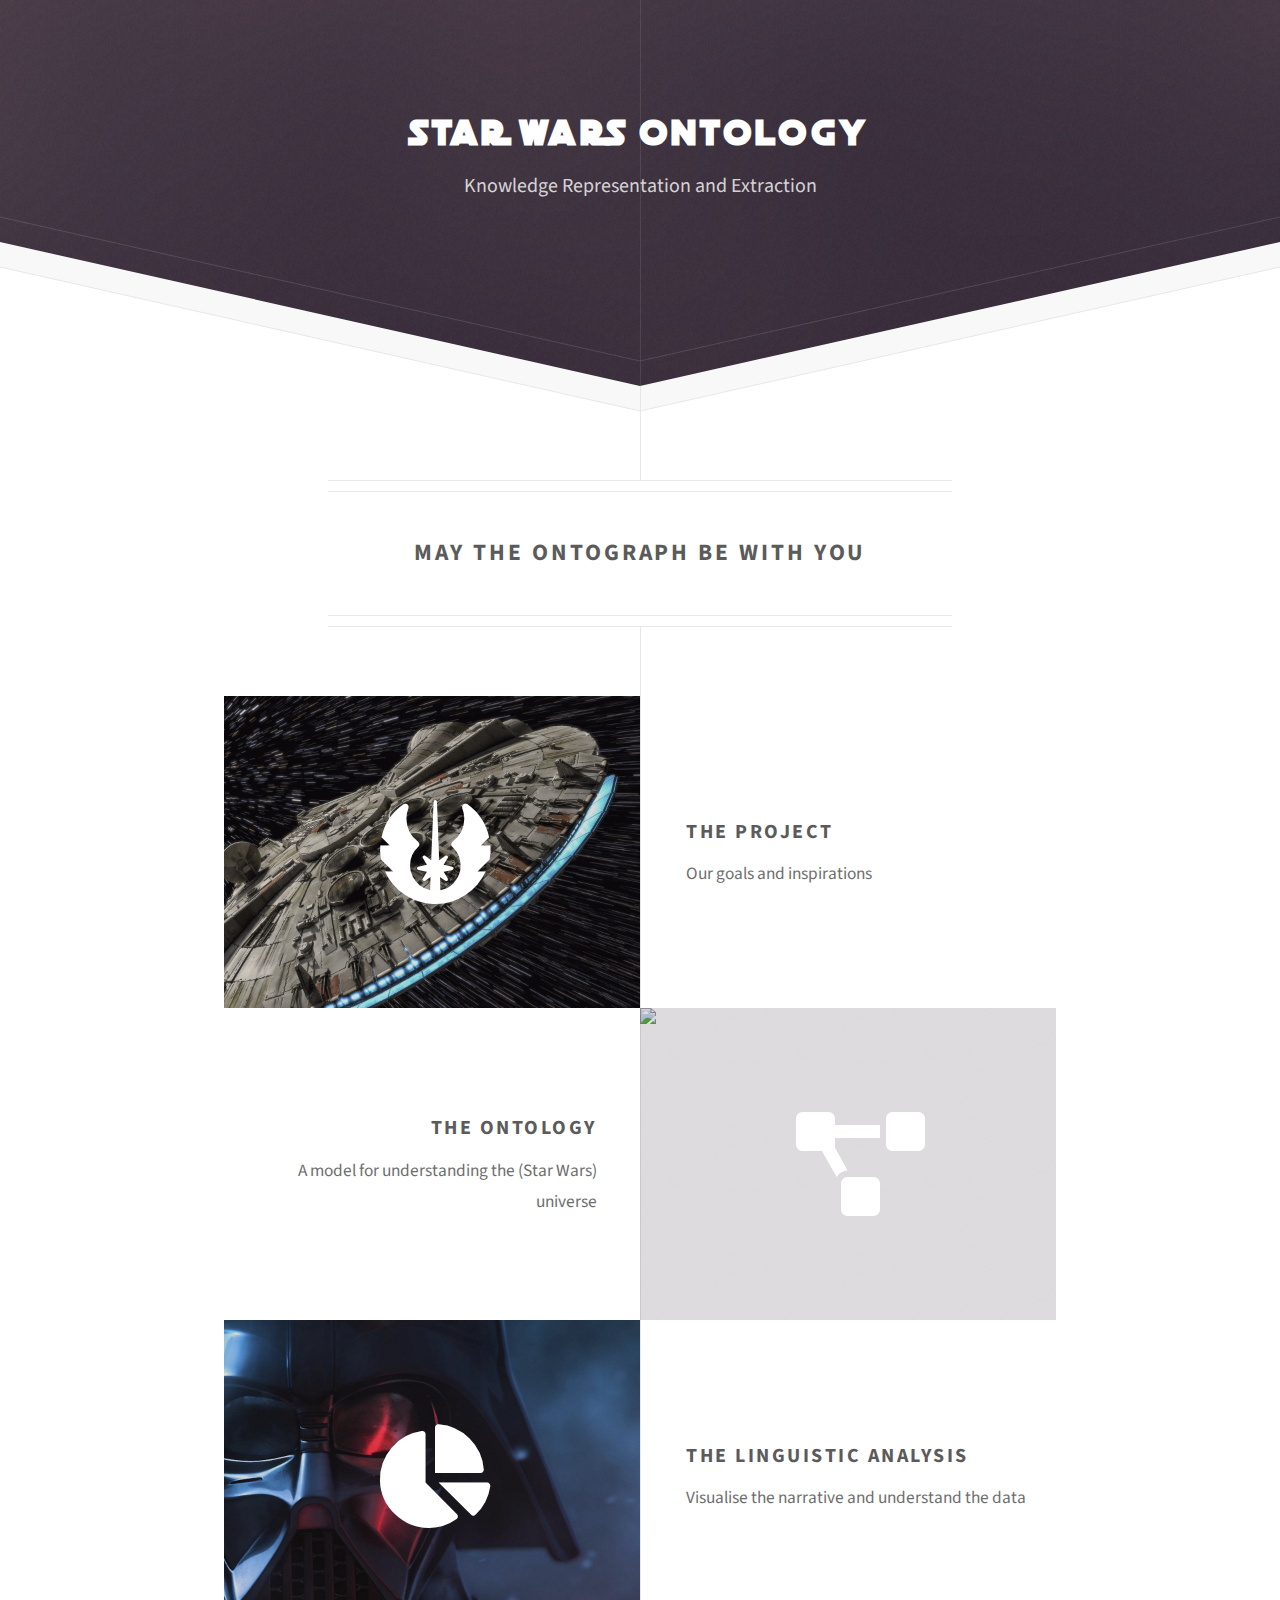
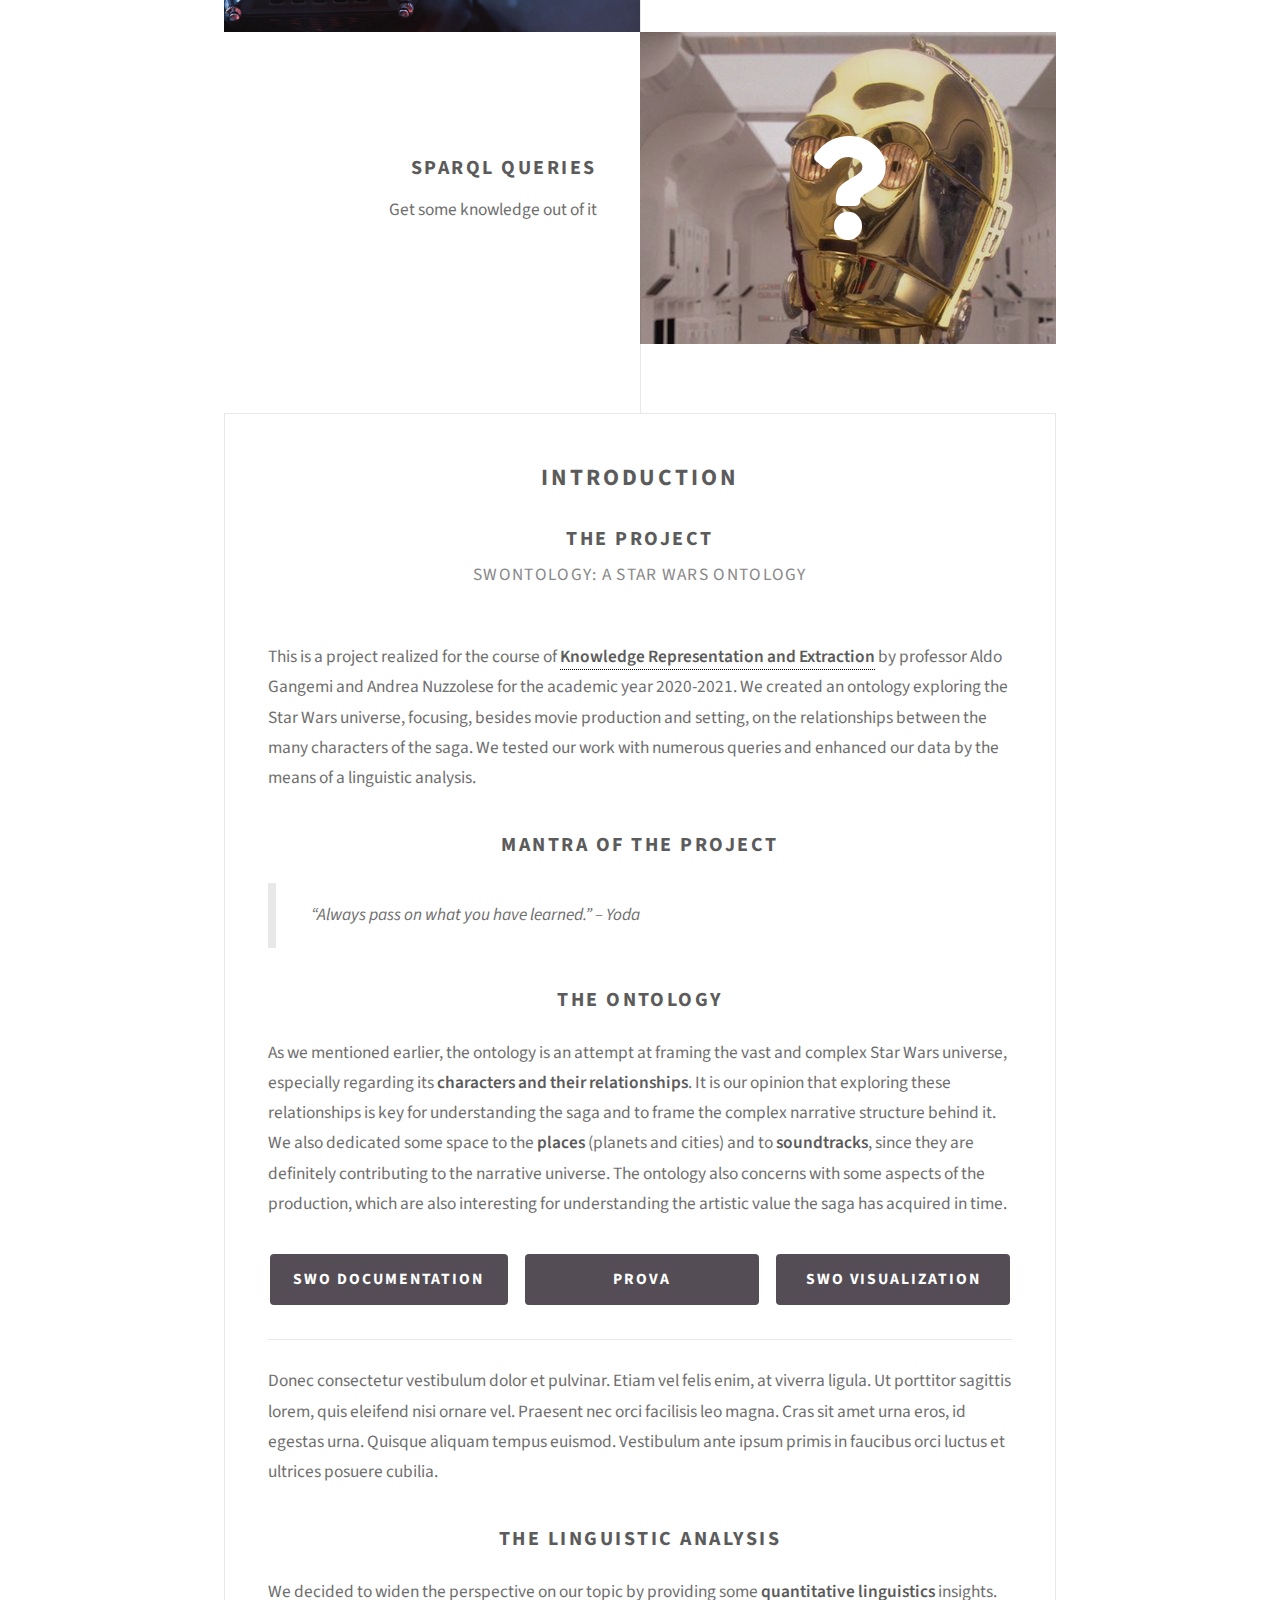
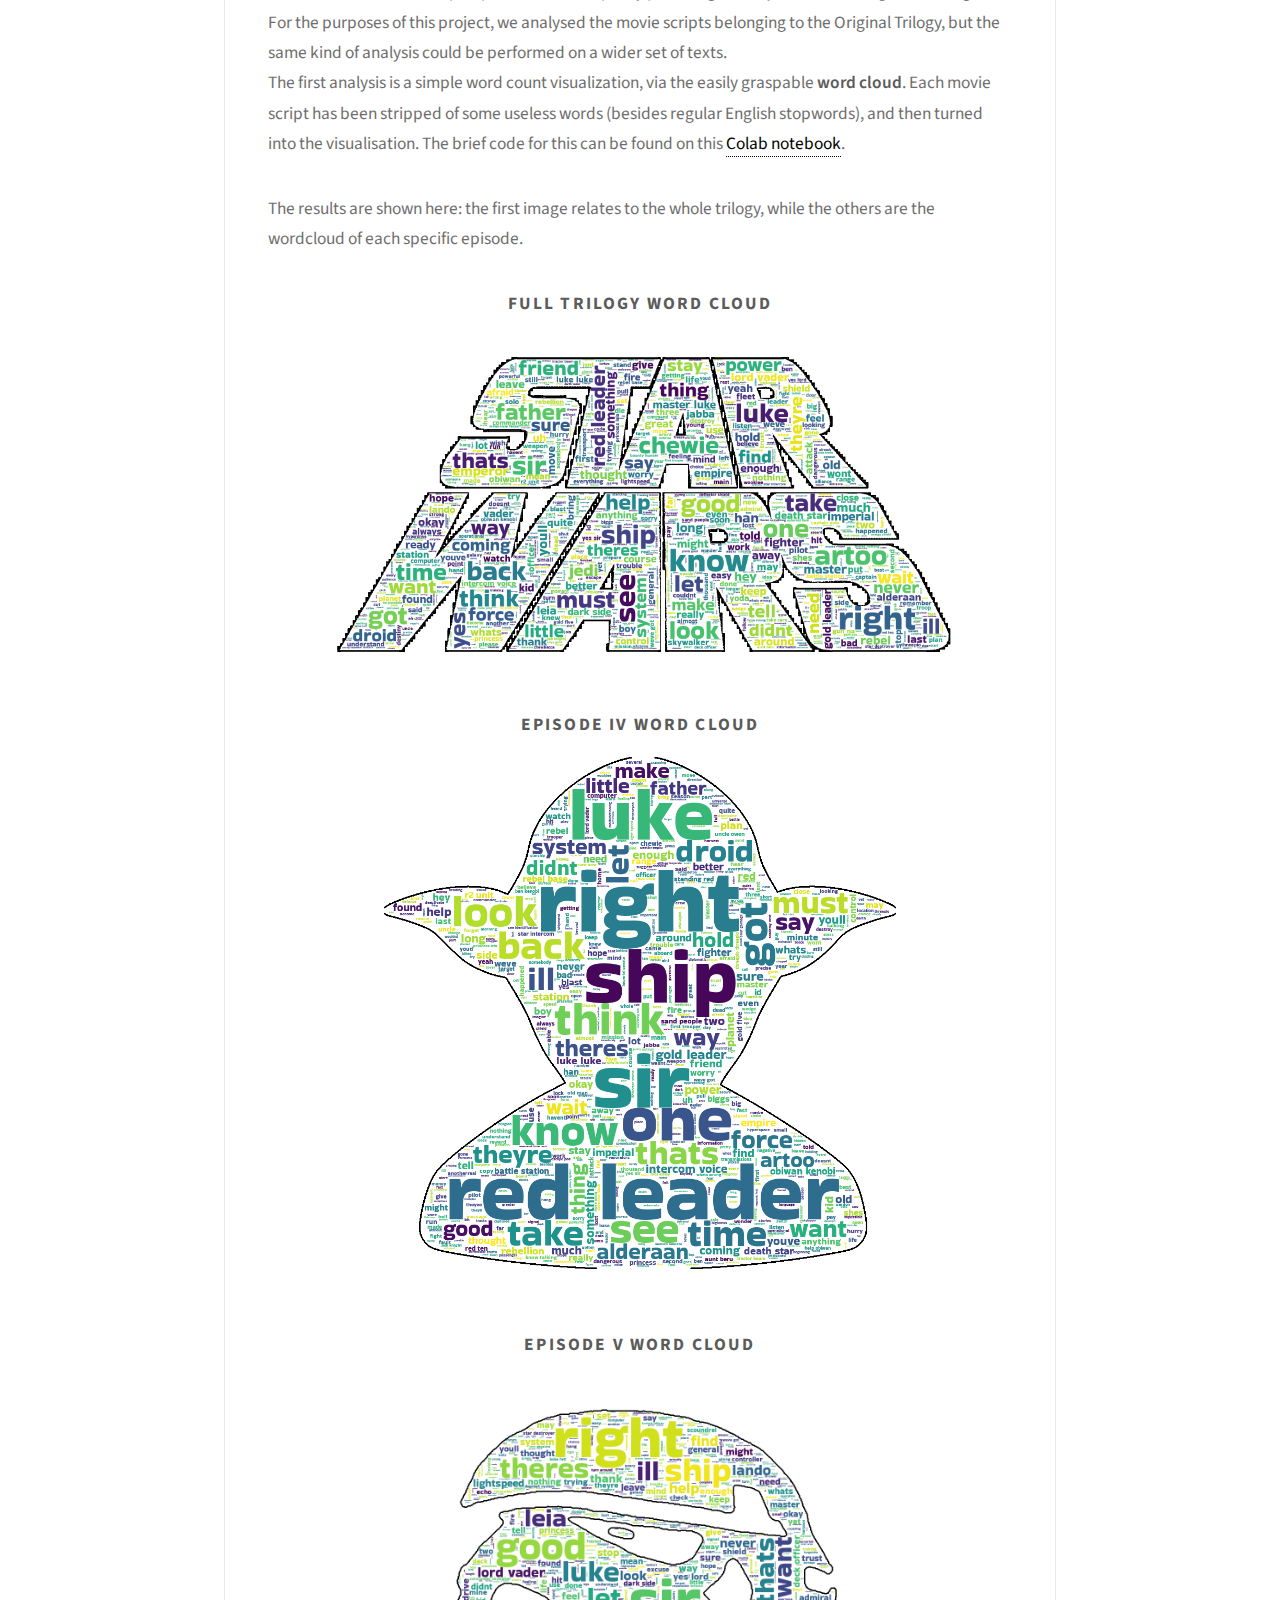
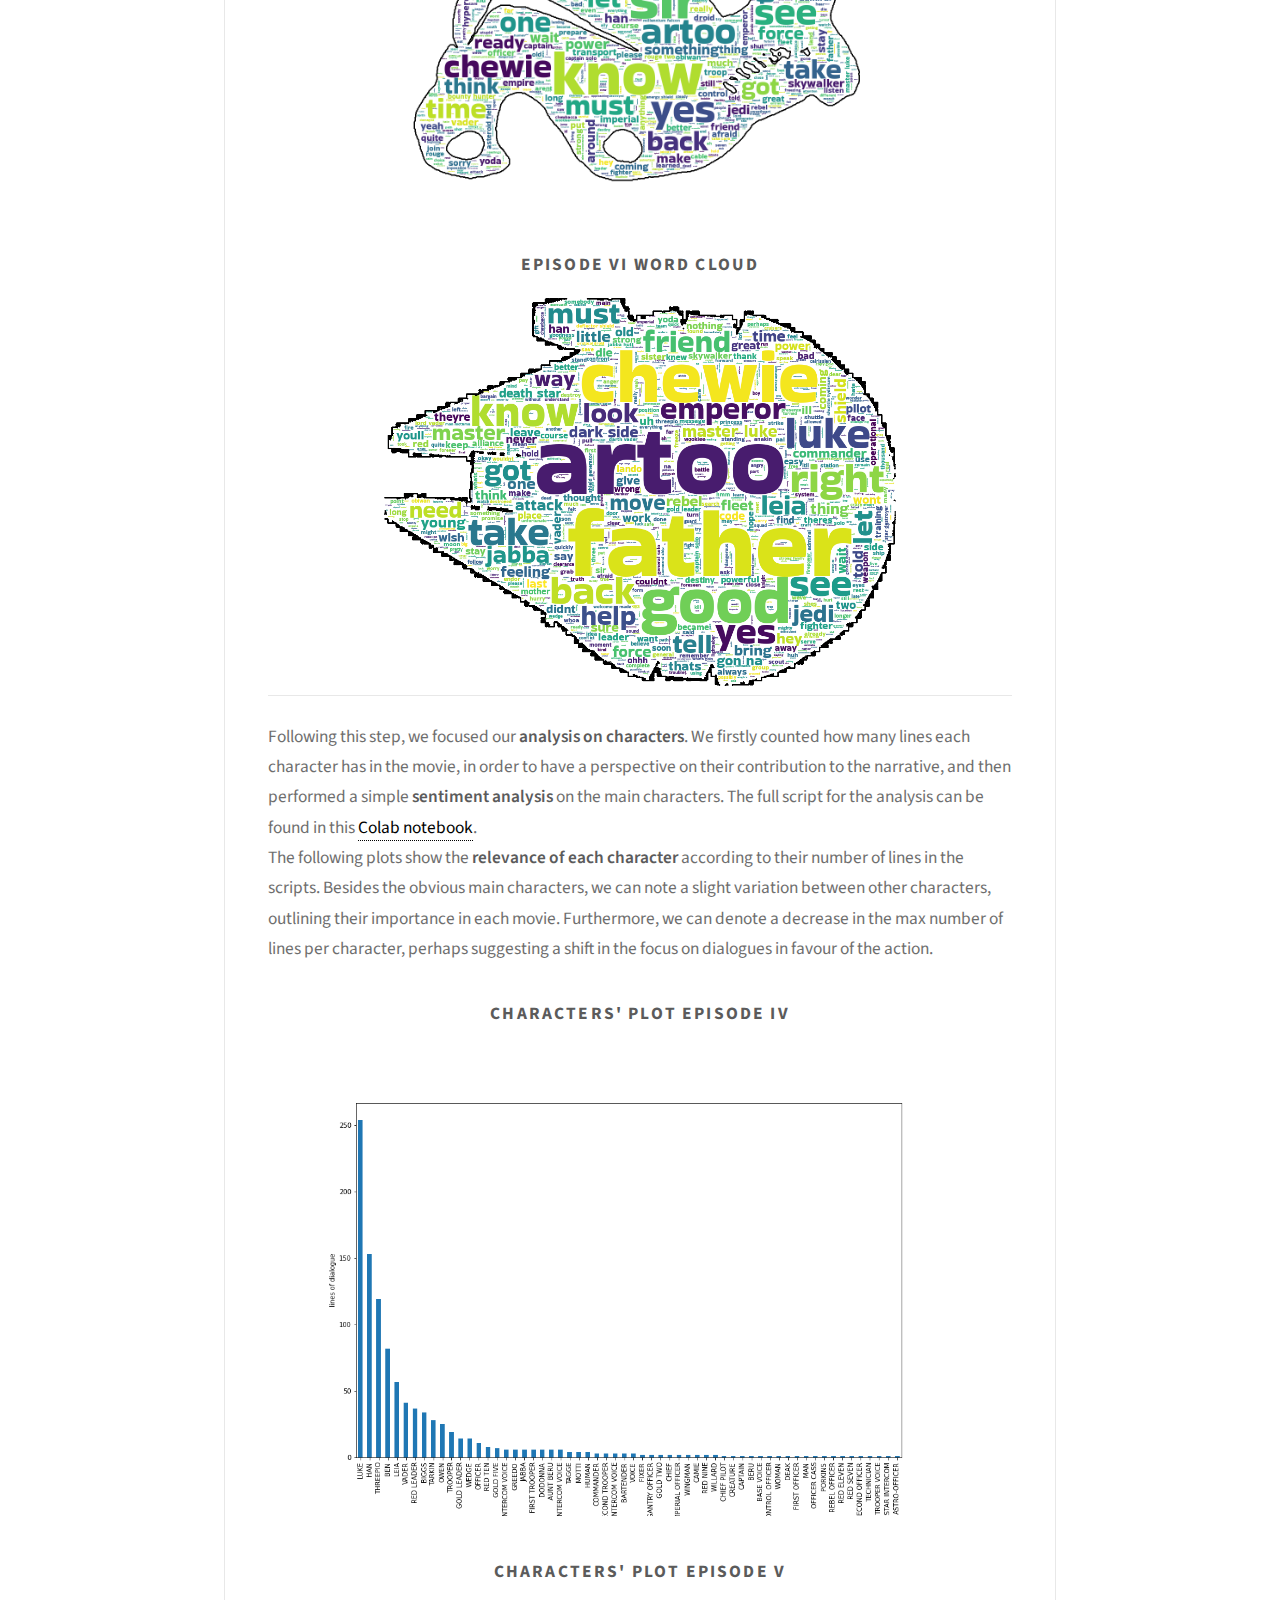
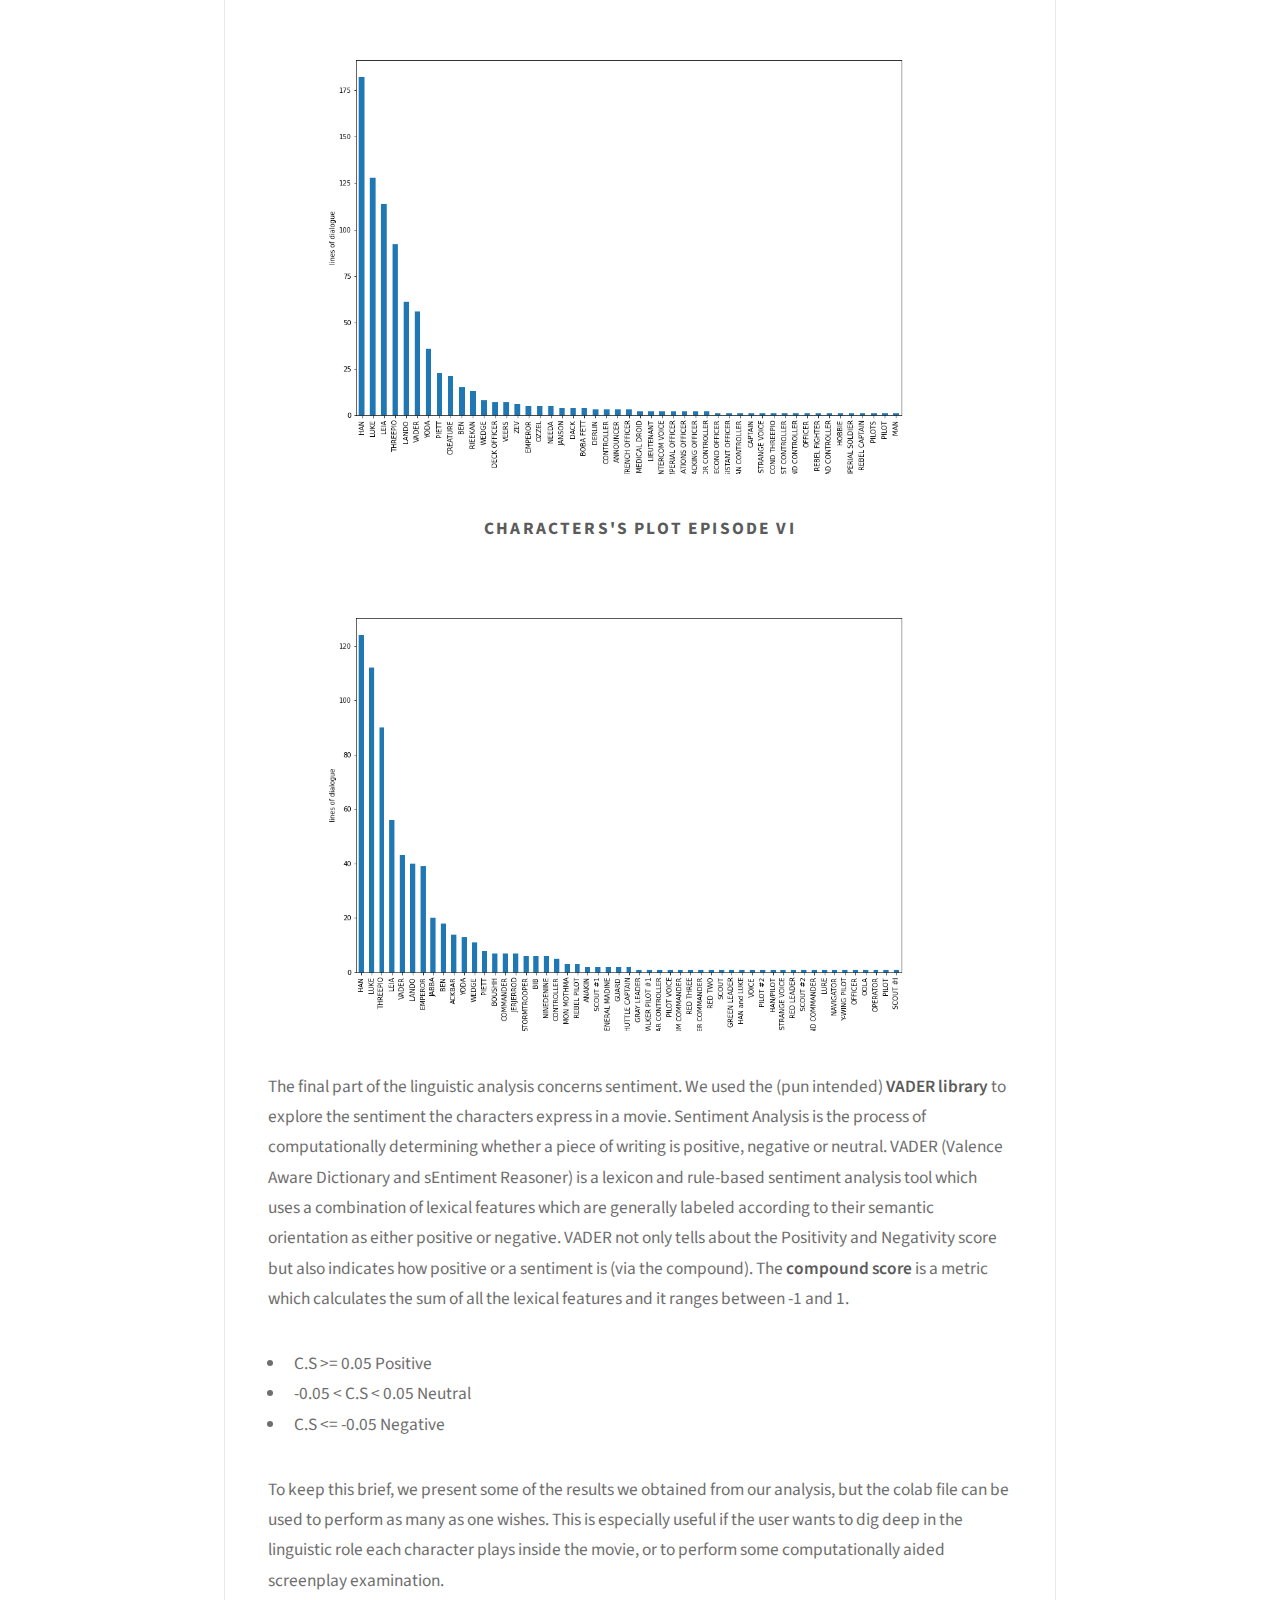
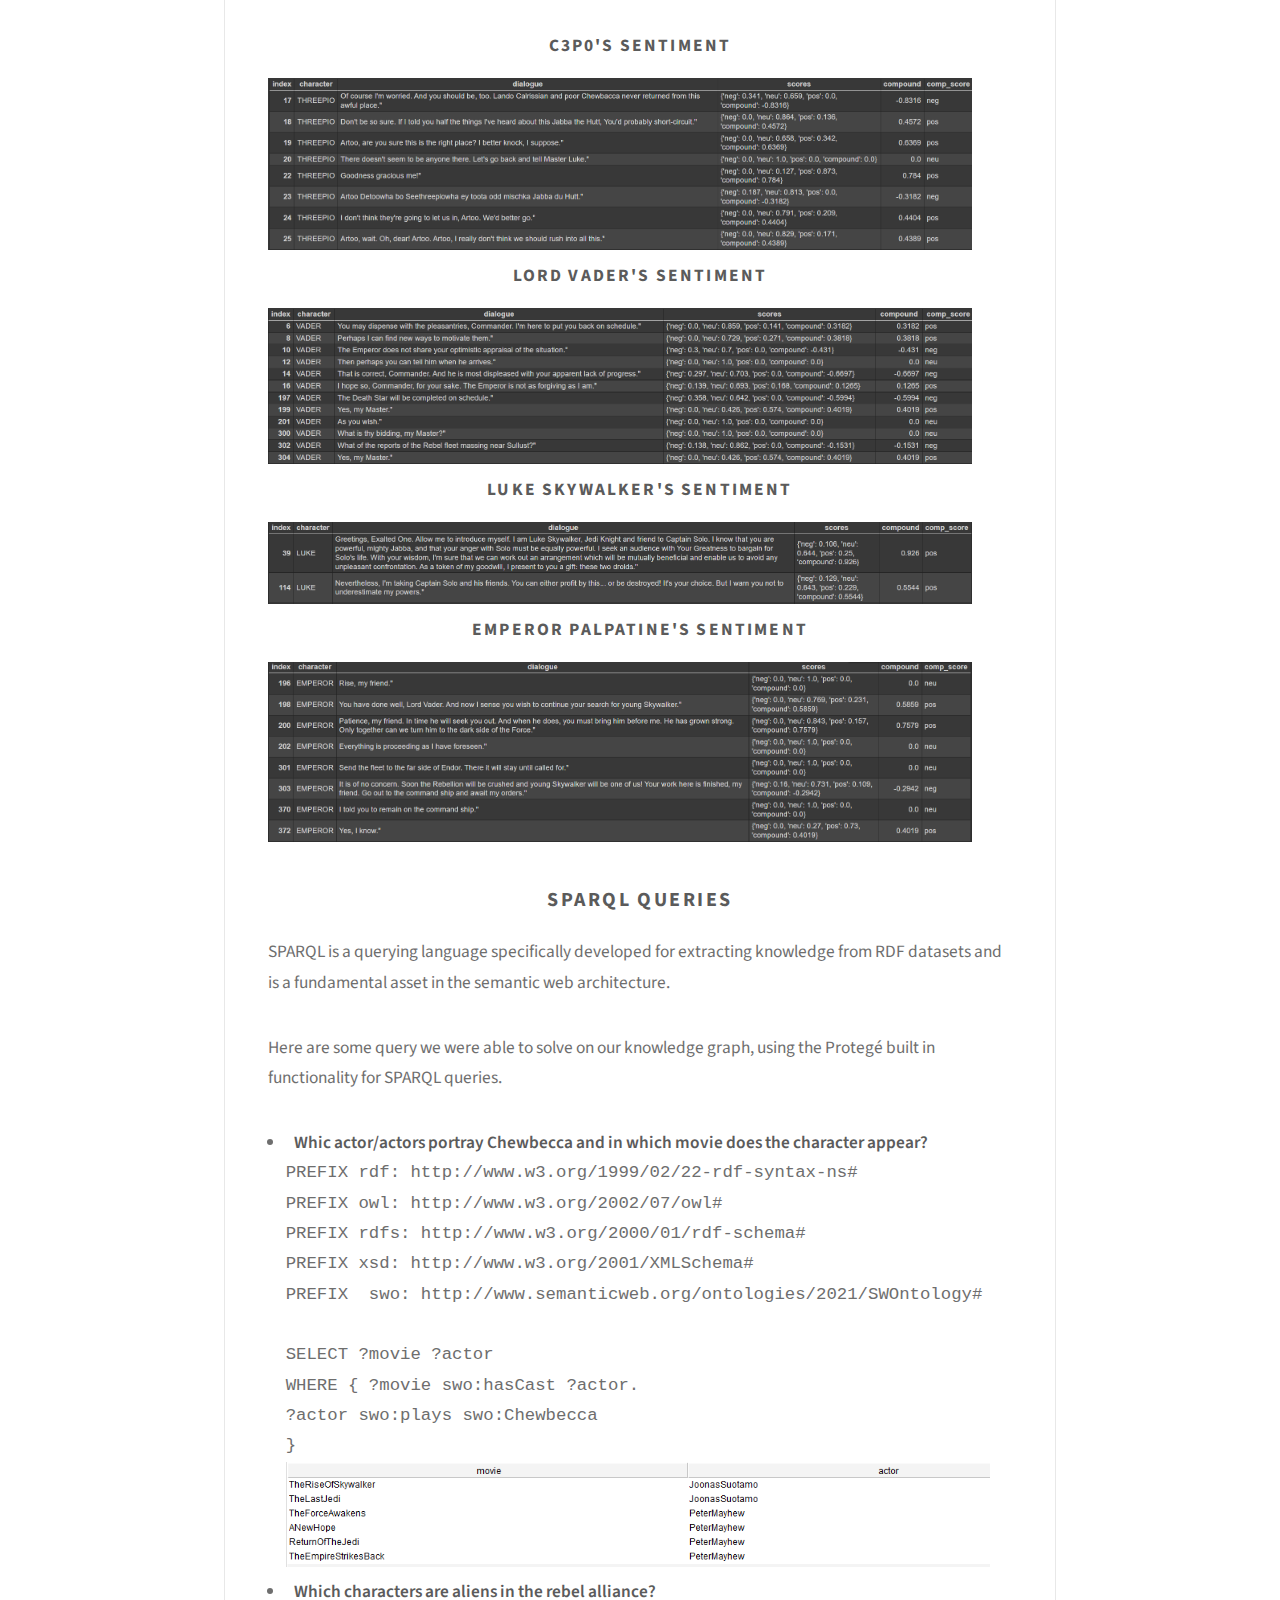
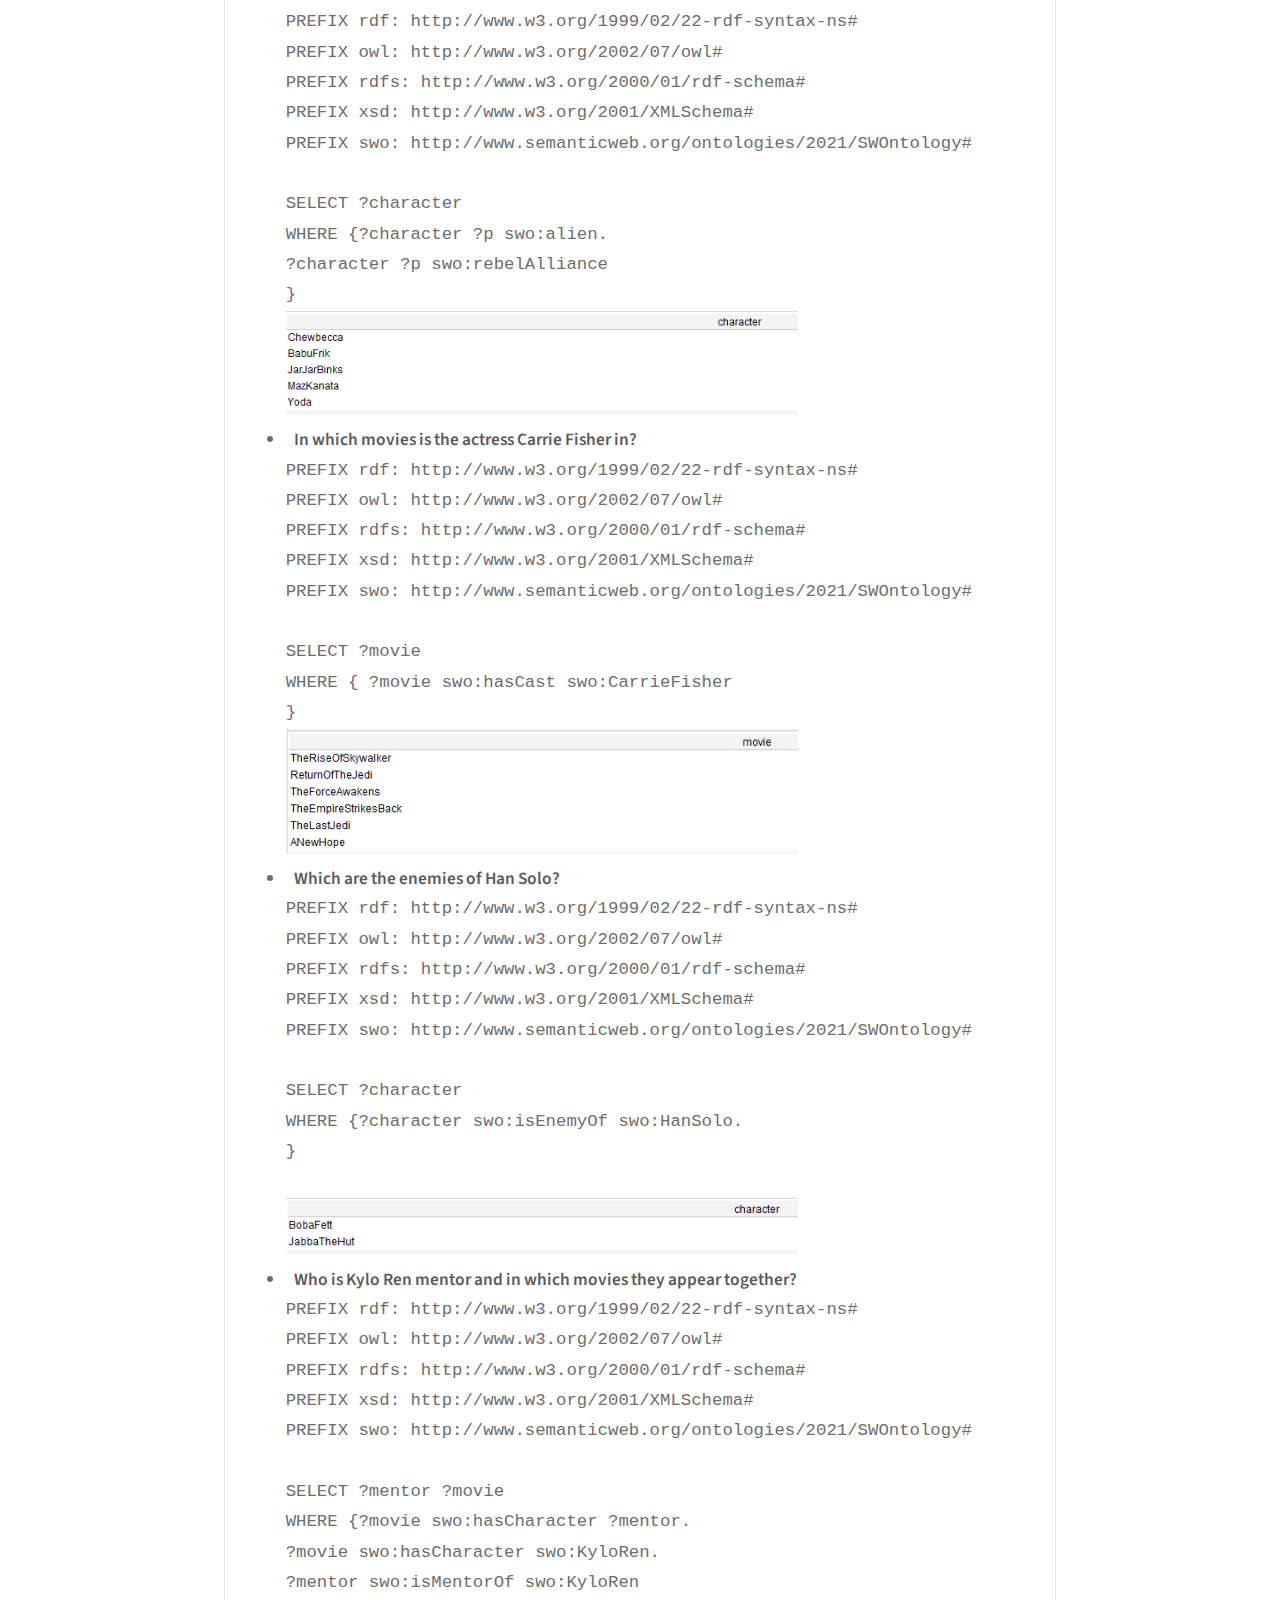
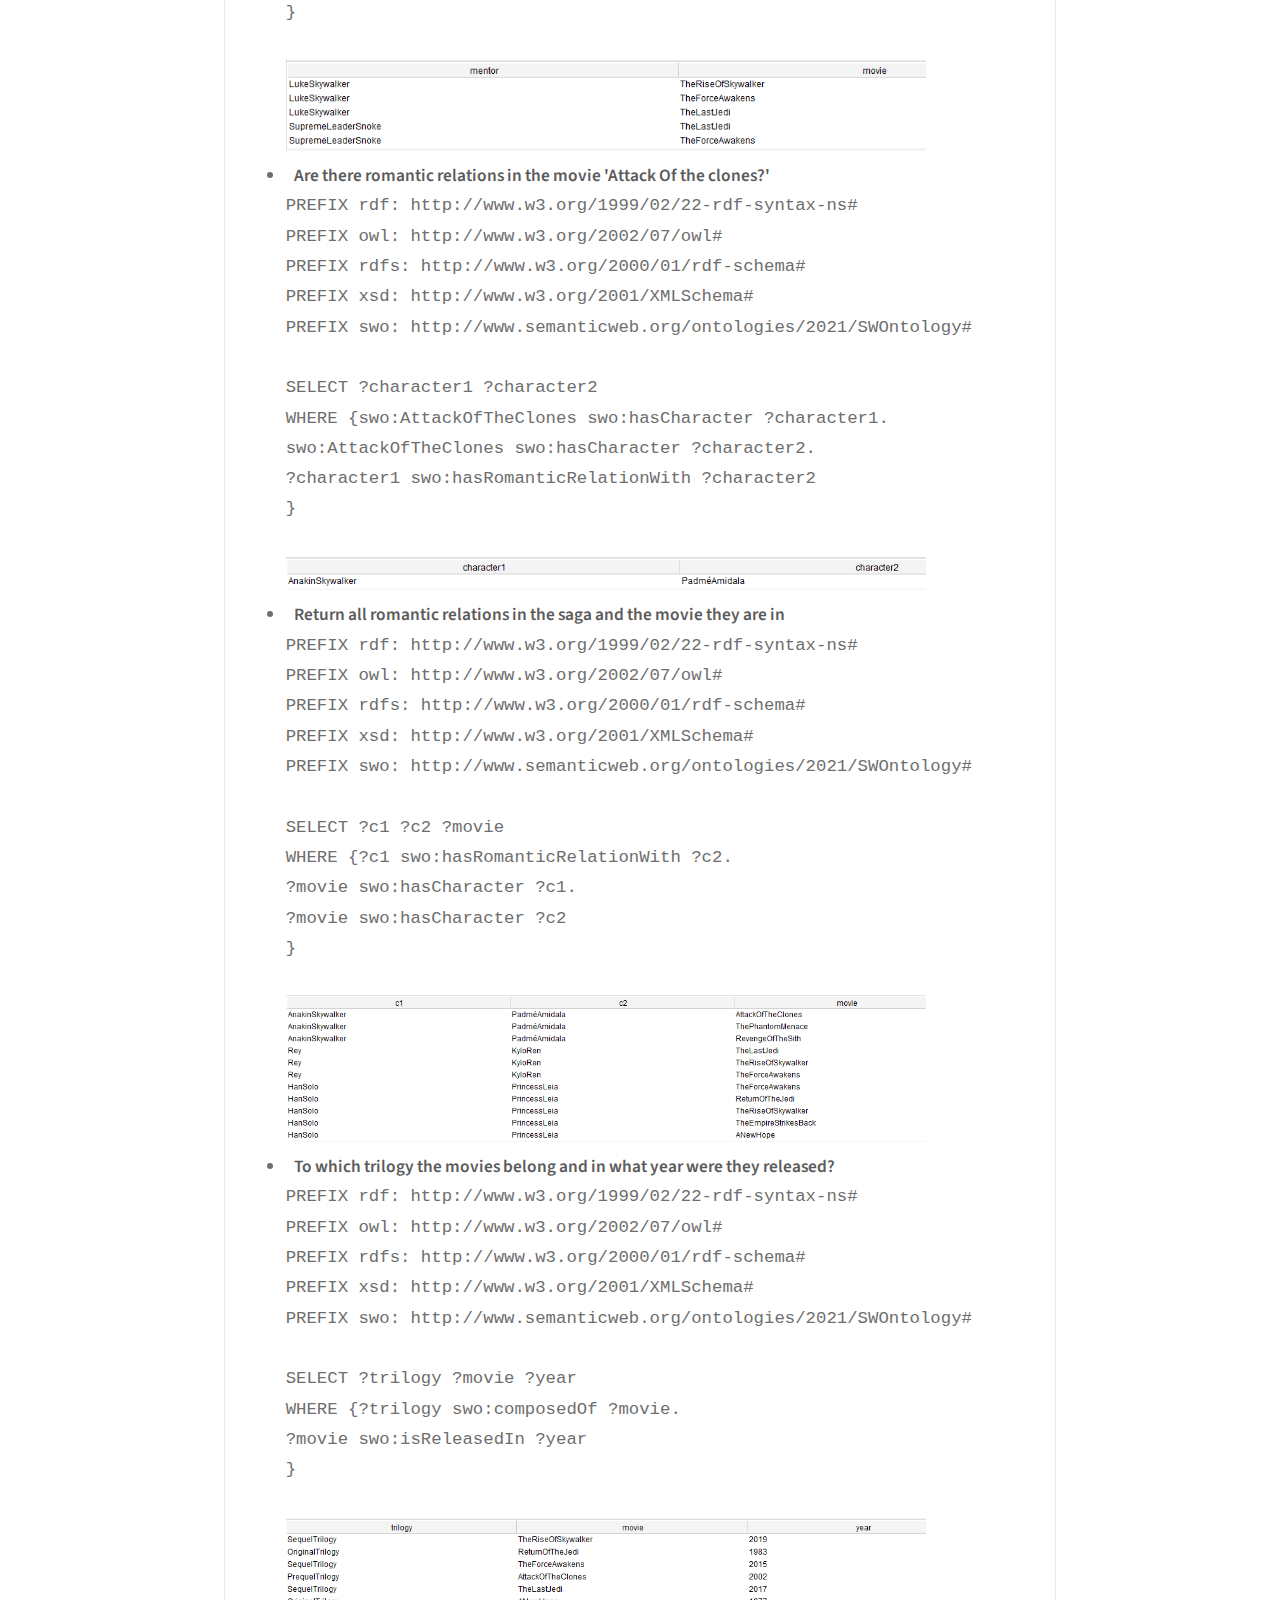
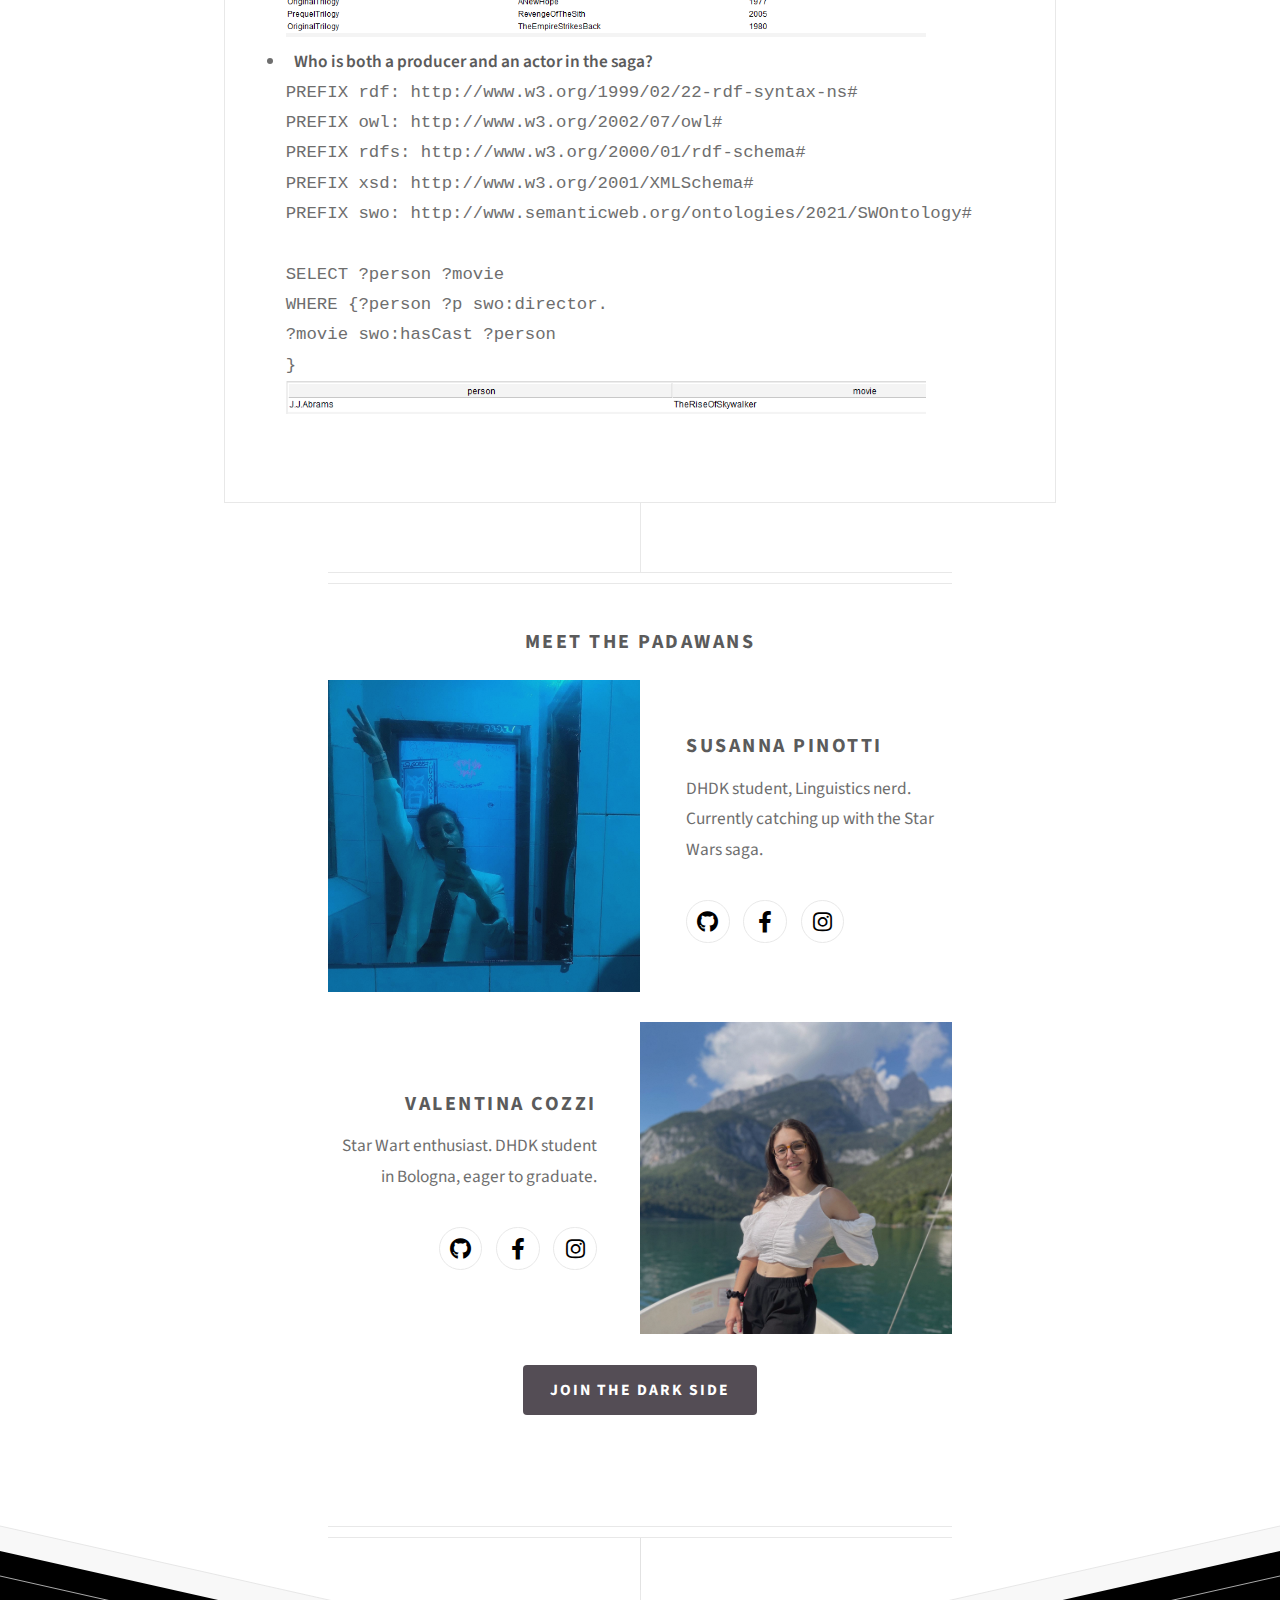
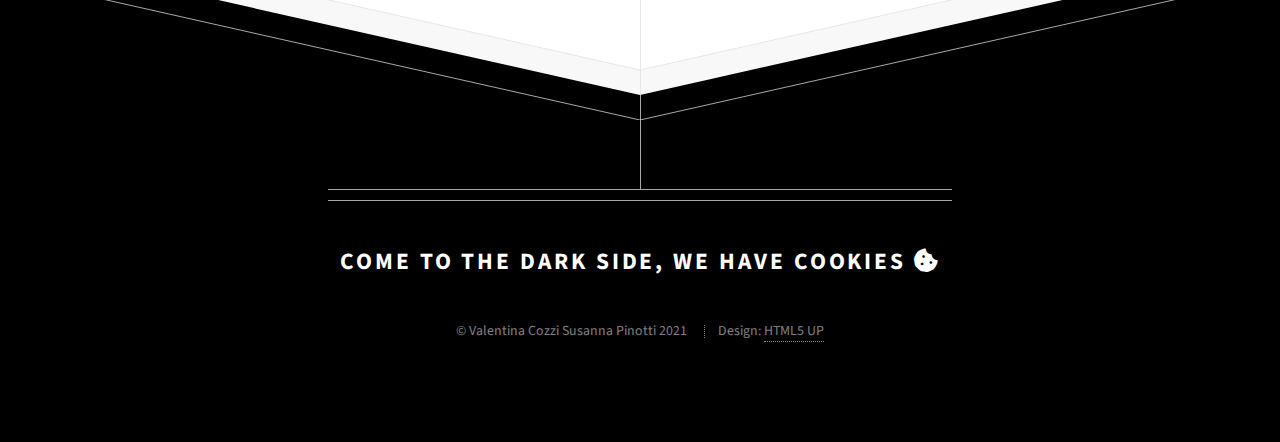
==== commit 1af6d864: "testi" ====
--- a/index.html
+++ b/index.html
@@ -75,11 +75,7 @@
 					<h3 id="project">The project</h3>
 					<p>SWOntology: a star wars ontology</p>
 				</header>
-				<p>Phasellus nisl nisl, varius id <sup>porttitor sed pellentesque</sup> ac orci. Pellentesque
-					habitant <strong>strong</strong> tristique <b>bold</b> et netus <i>italic</i> malesuada
-					<em>emphasized</em> ac turpis egestas. Morbi
-					leo suscipit ut. Praesent <sub>id turpis vitae</sub> turpis pretium ultricies. Vestibulum sit
-					amet risus elit.
+				<p>This is a project realized for the course of <a href="https://www.unibo.it/en/teaching/course-unit-catalogue/course-unit/2021/454463" target="_blank"><b>Knowledge Representation and Extraction</b></a> by professor Aldo Gangemi and Andrea Nuzzolese for the academic year 2020-2021. We created an ontology exploring the Star Wars universe, focusing, besides movie production and setting, on the relationships between the many characters of the saga. We tested our work with numerous queries and enhanced our data by the means of a linguistic analysis. 
 				</p>
 			</section>
 			<section>
@@ -92,11 +88,7 @@
 				<header>
 					<h3 id="ontology">The Ontology</h3>
 				</header>
-				<p>Donec consectetur vestibulum dolor et pulvinar. Etiam vel felis enim, at viverra
-					ligula. Ut porttitor sagittis lorem, quis eleifend nisi ornare vel. Praesent nec orci
-					facilisis leo magna. Cras sit amet urna eros, id egestas urna. Quisque aliquam
-					tempus euismod. Vestibulum ante ipsum primis in faucibus orci luctus et ultrices
-					posuere cubilia.</p>
+				<p>As we mentioned earlier, the ontology is an attempt at framing the vast and complex Star Wars universe, especially regarding its <b>characters and their relationships</b>. It is our opinion that exploring these relationships is key for understanding the saga and to frame the complex narrative structure behind it. We also dedicated some space to the <b>places</b> (planets and cities) and to <b>soundtracks</b>, since they are definitely contributing to the narrative universe. The ontology also concerns with some aspects of the production, which are also interesting for understanding the artistic value the saga has acquired in time.  </p>
 				<ul class="actions special">
 					<li><a href="SWOntologyWidoco\index-en.html" target="_blank" class="button">SWO Documentation</a></li>
 					<li><a href="images/SWOntology.owl.svg" target="_blank" class="button">PROVA</a></li>			
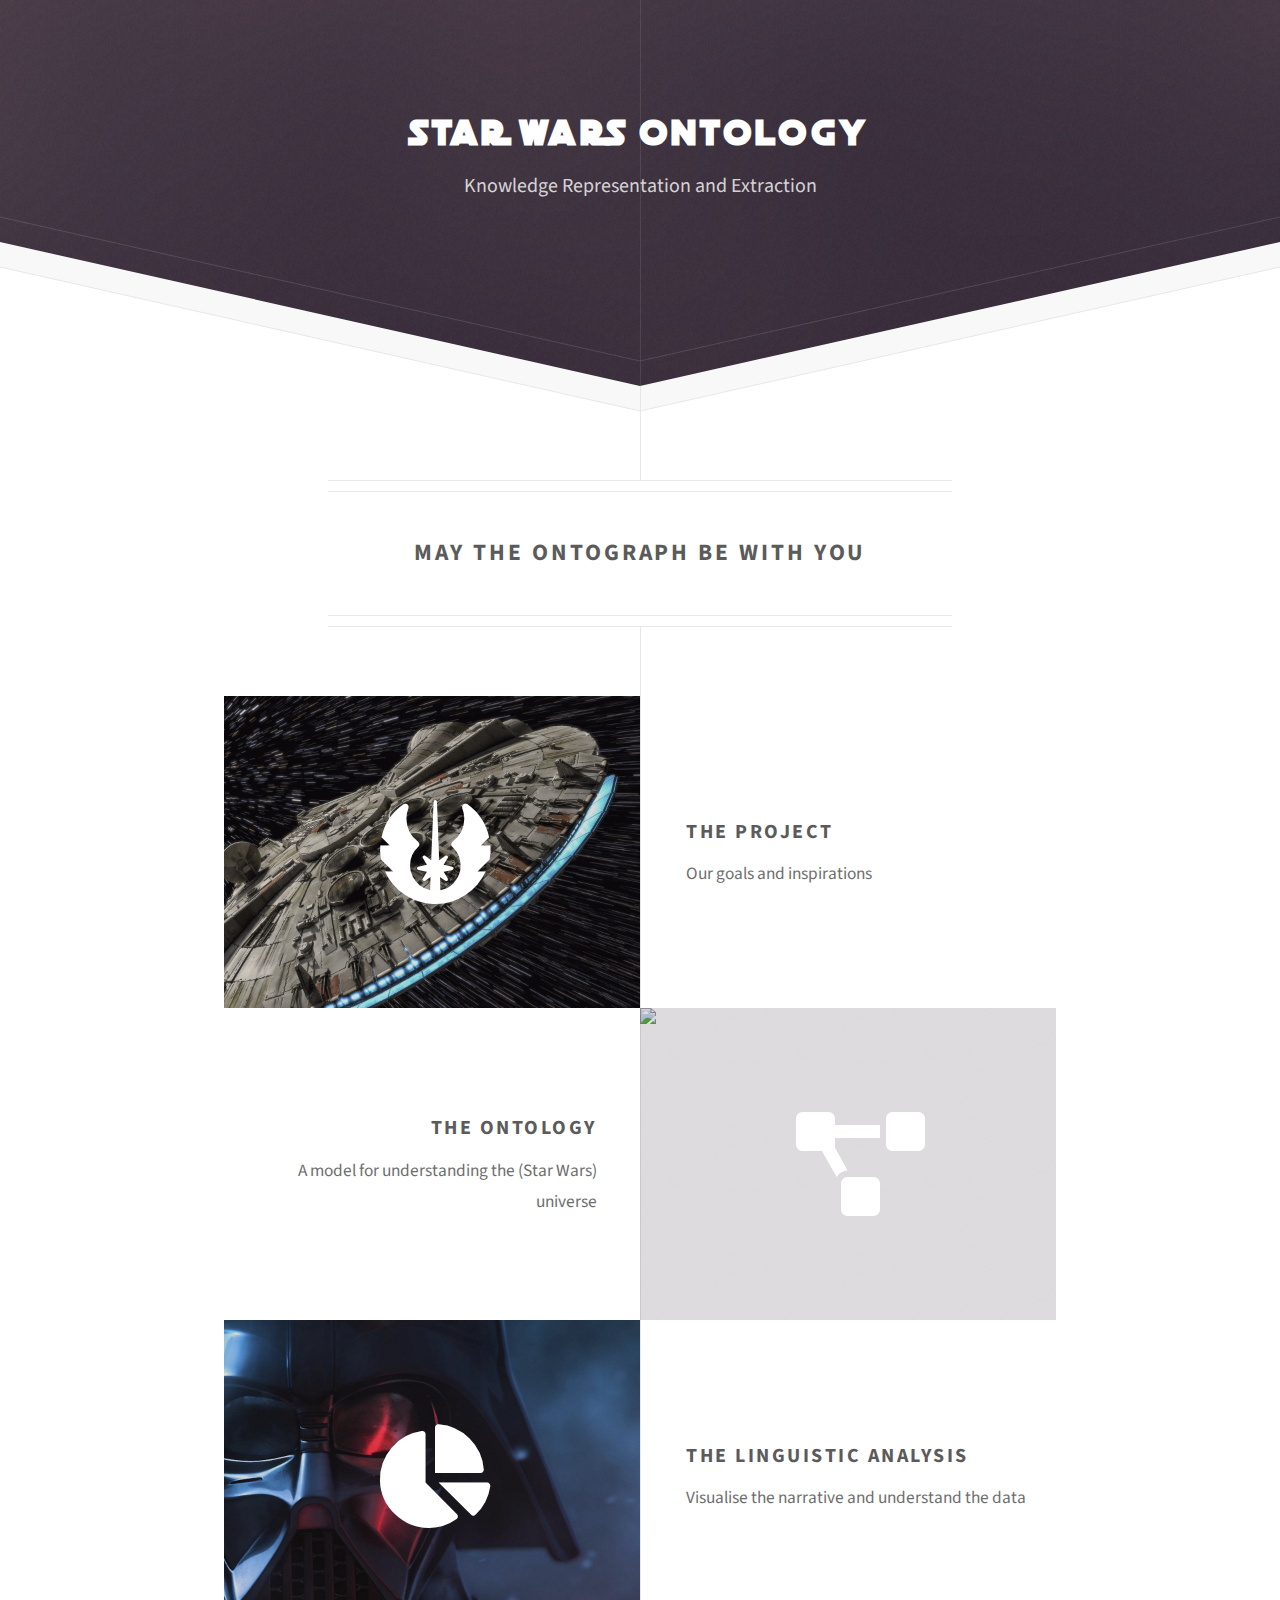
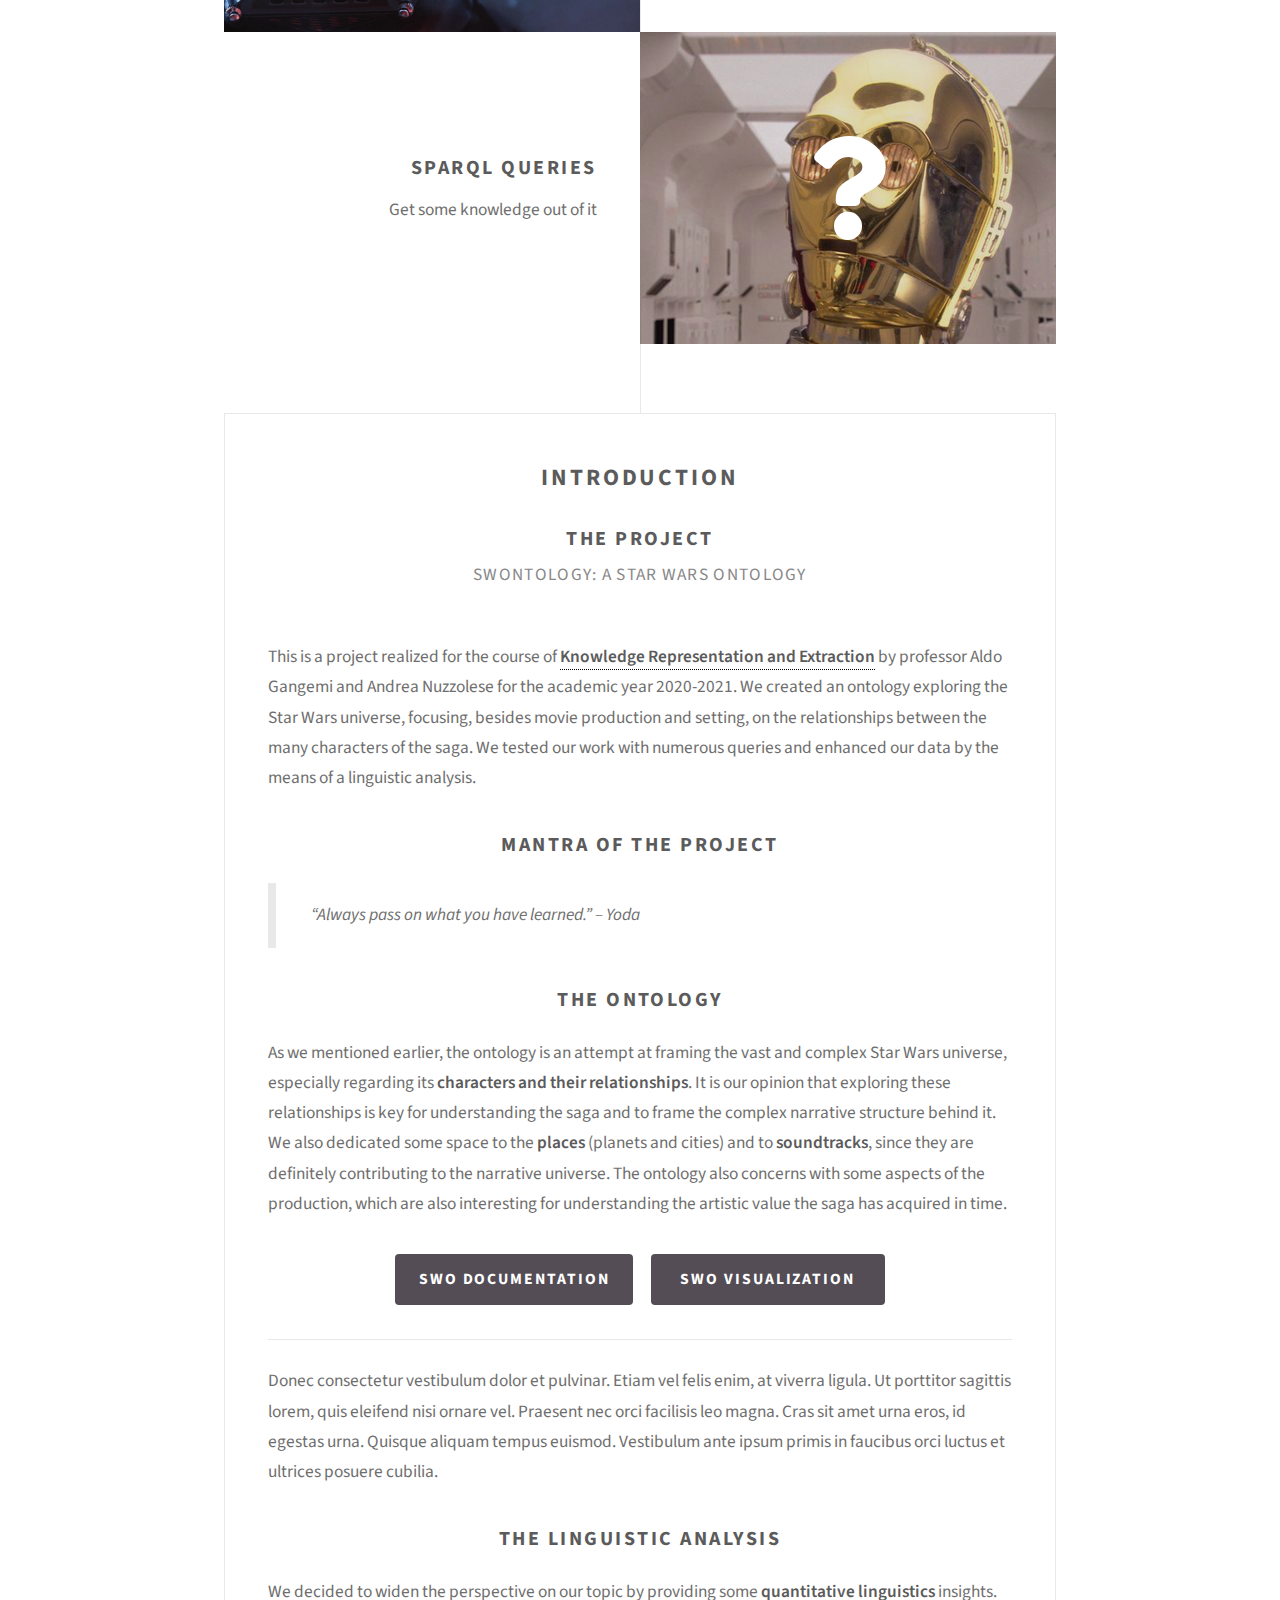
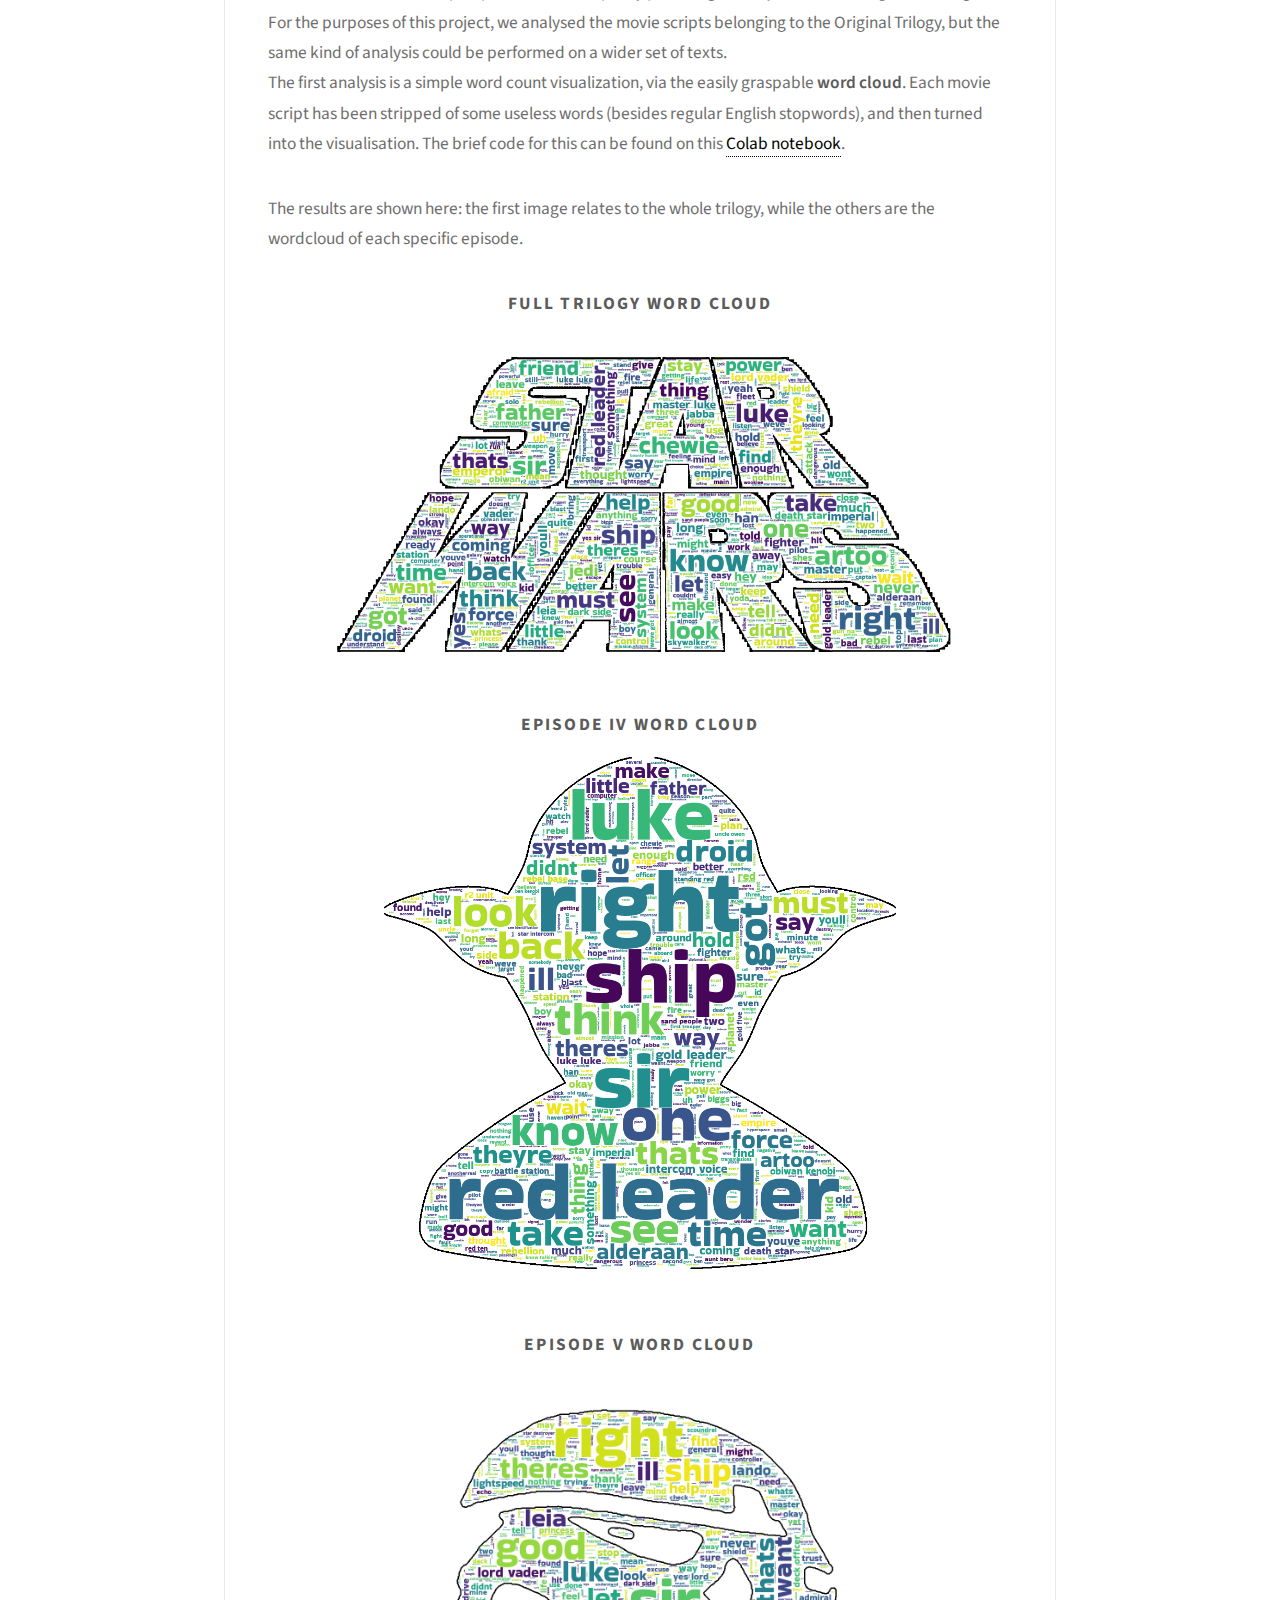
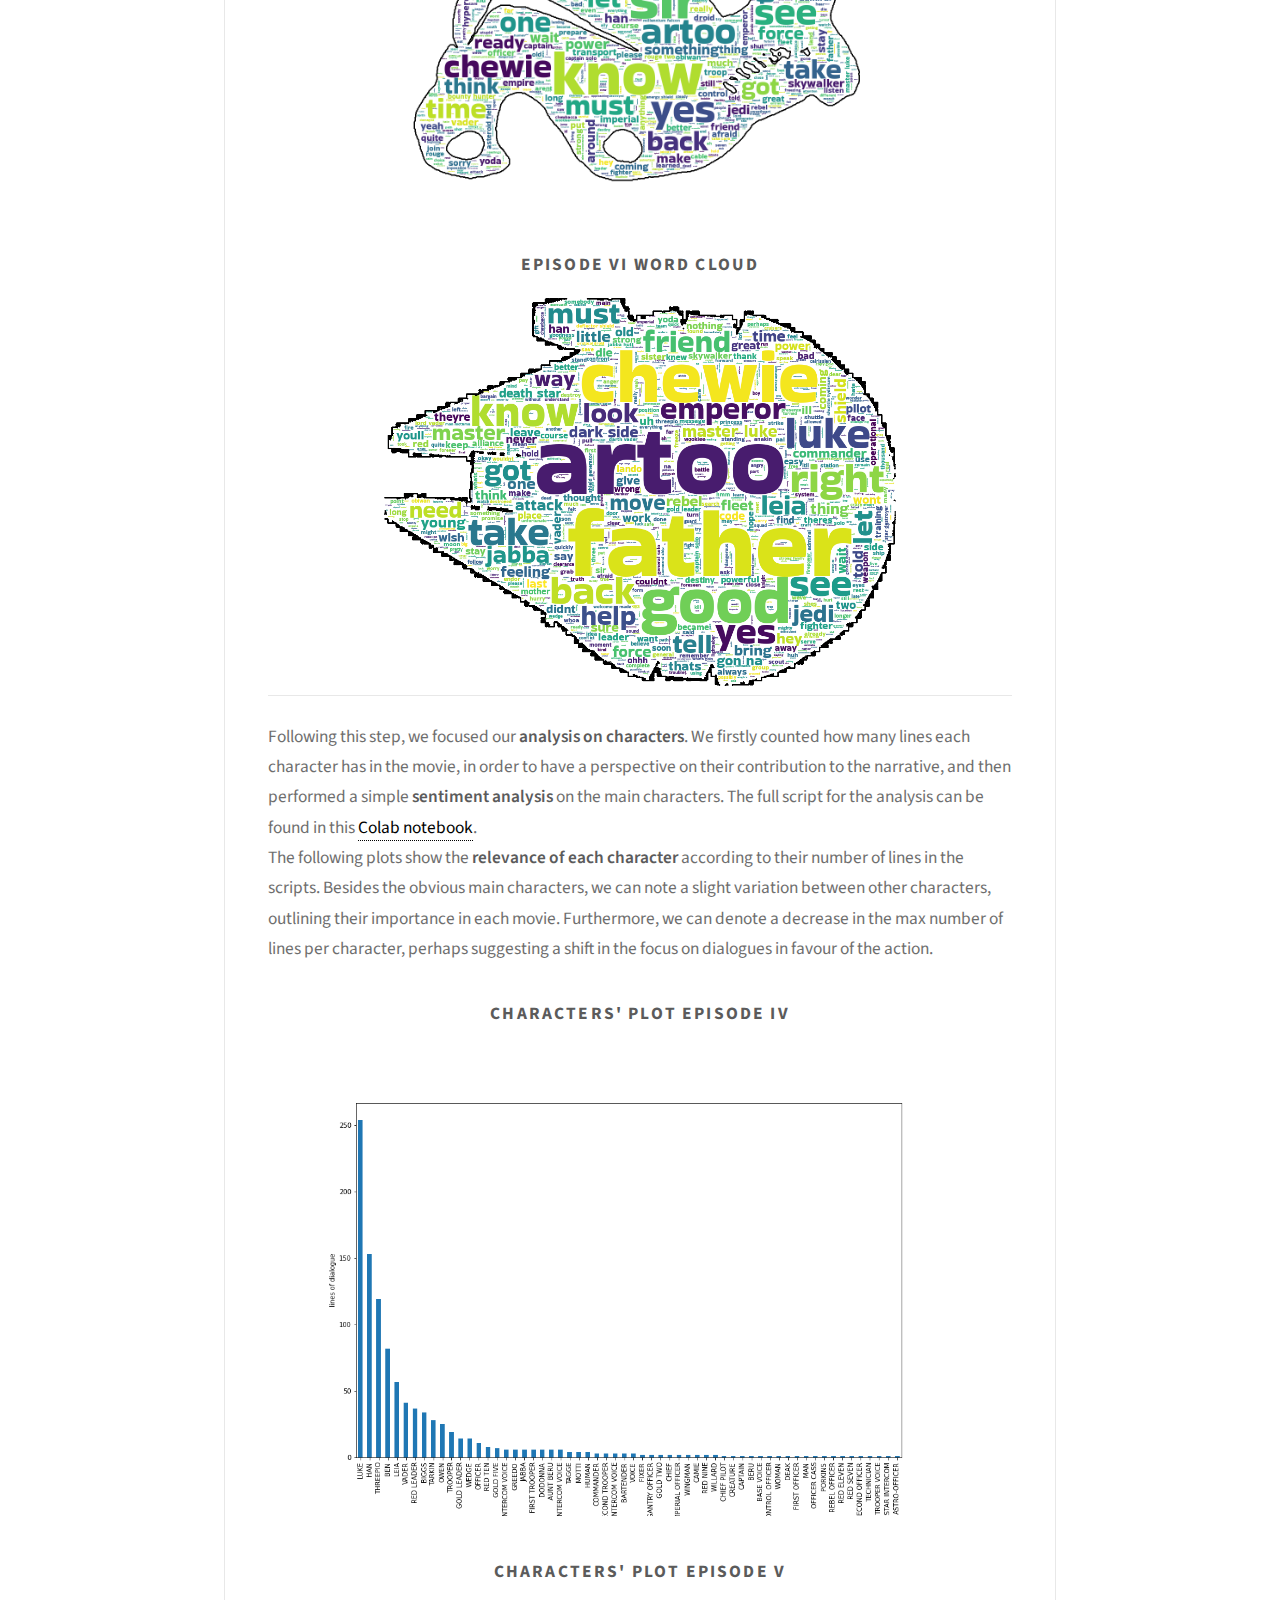
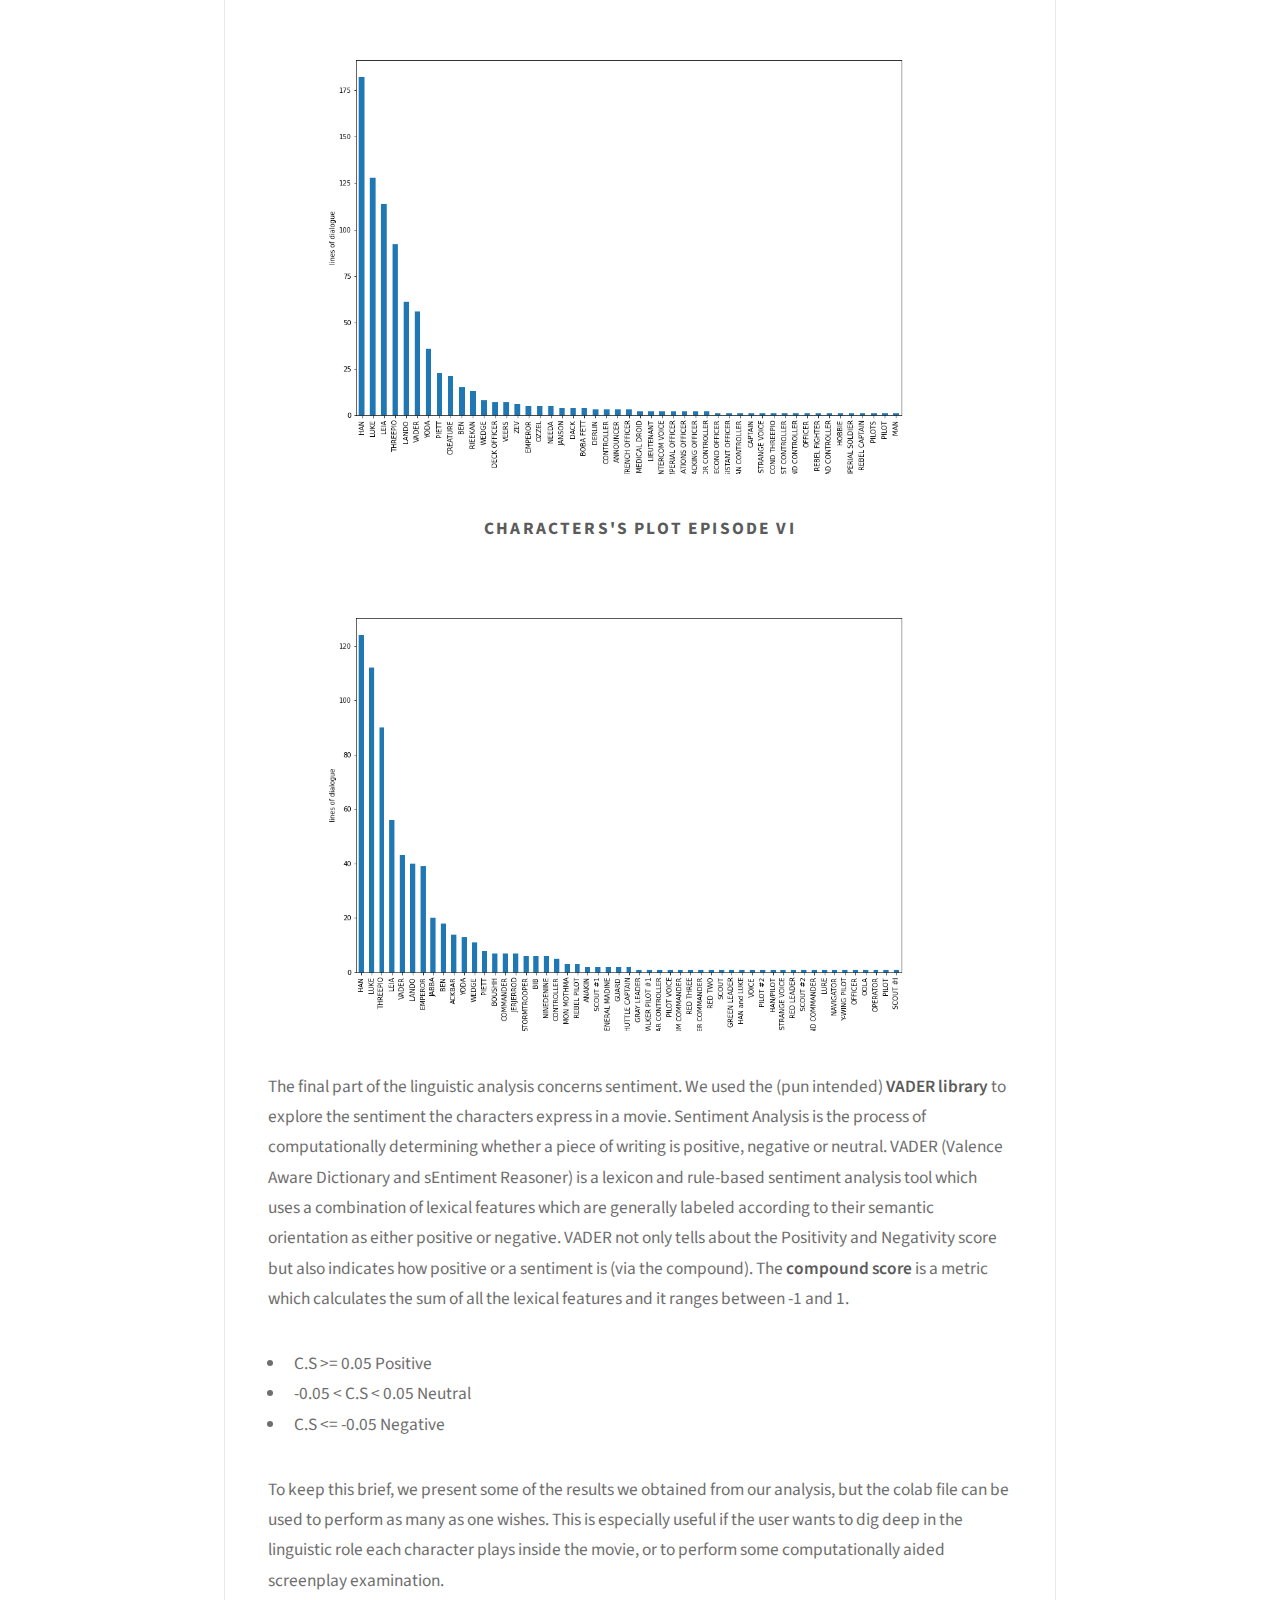
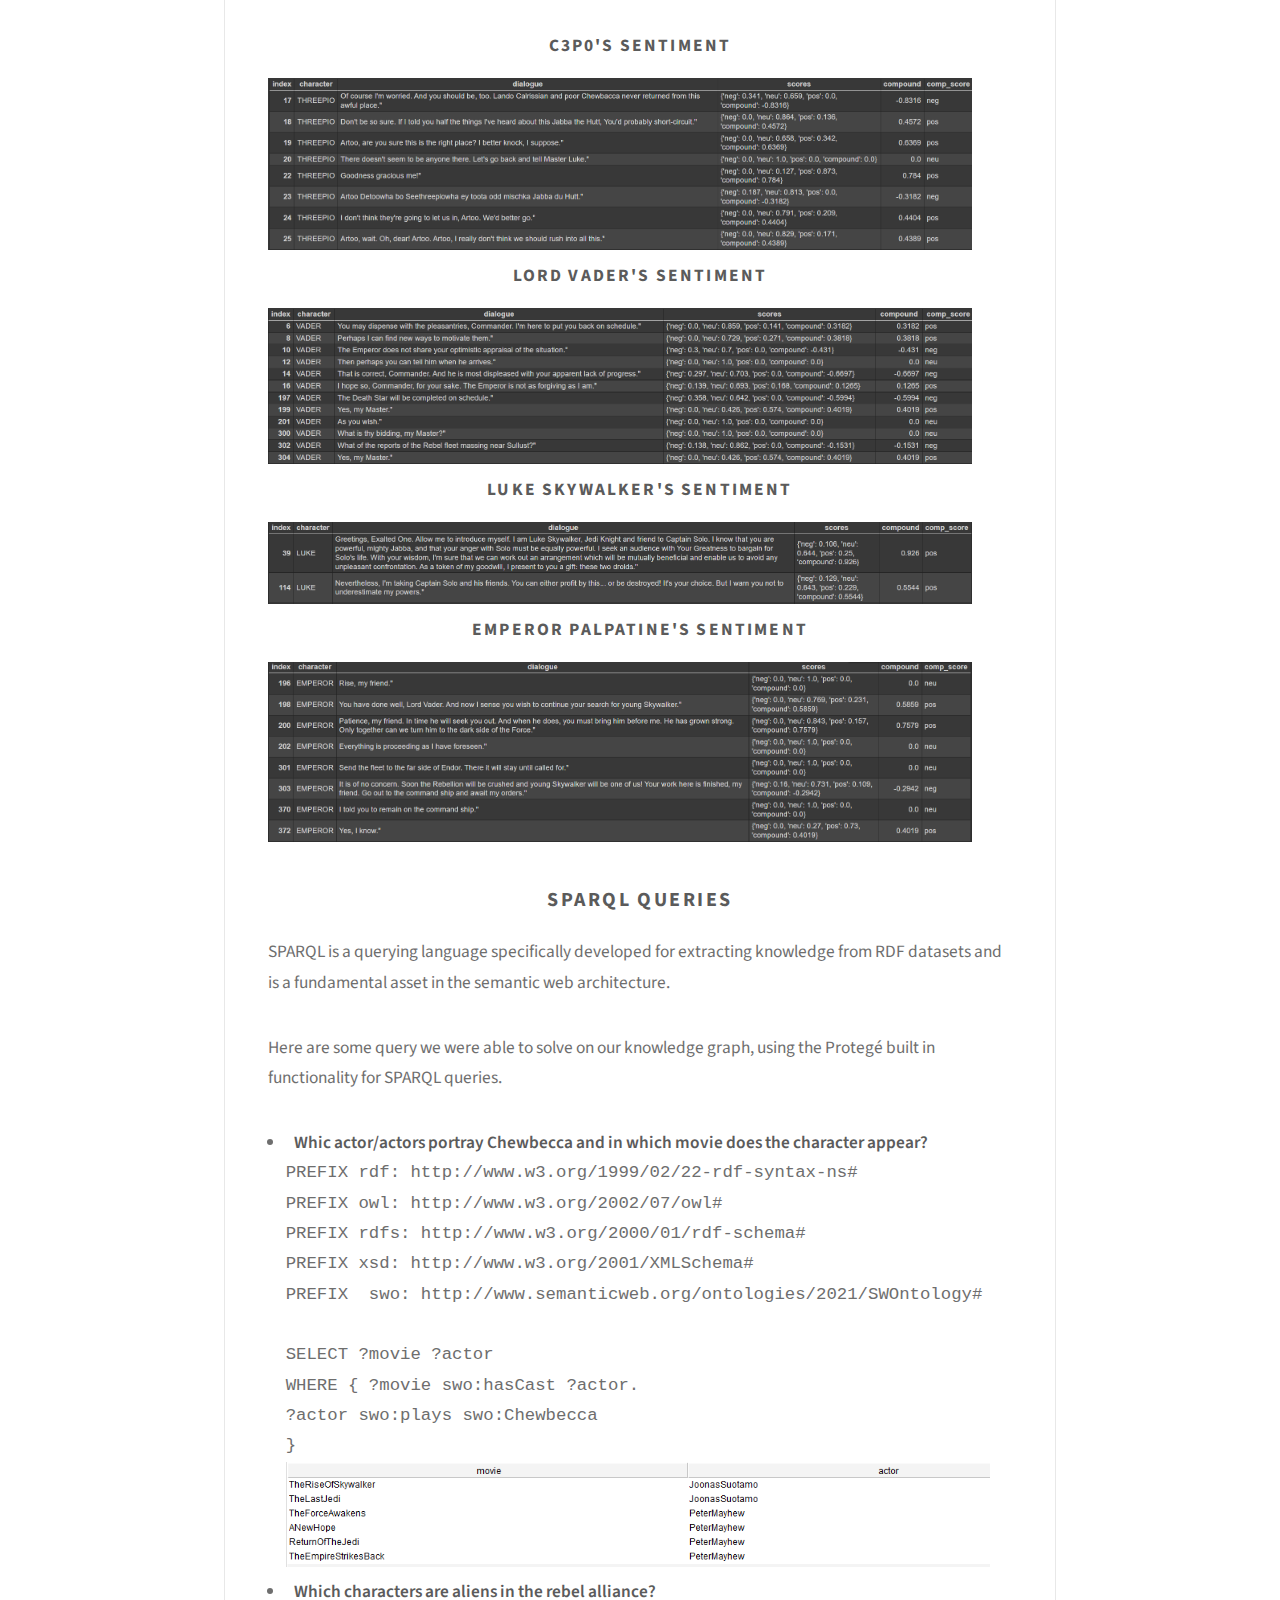
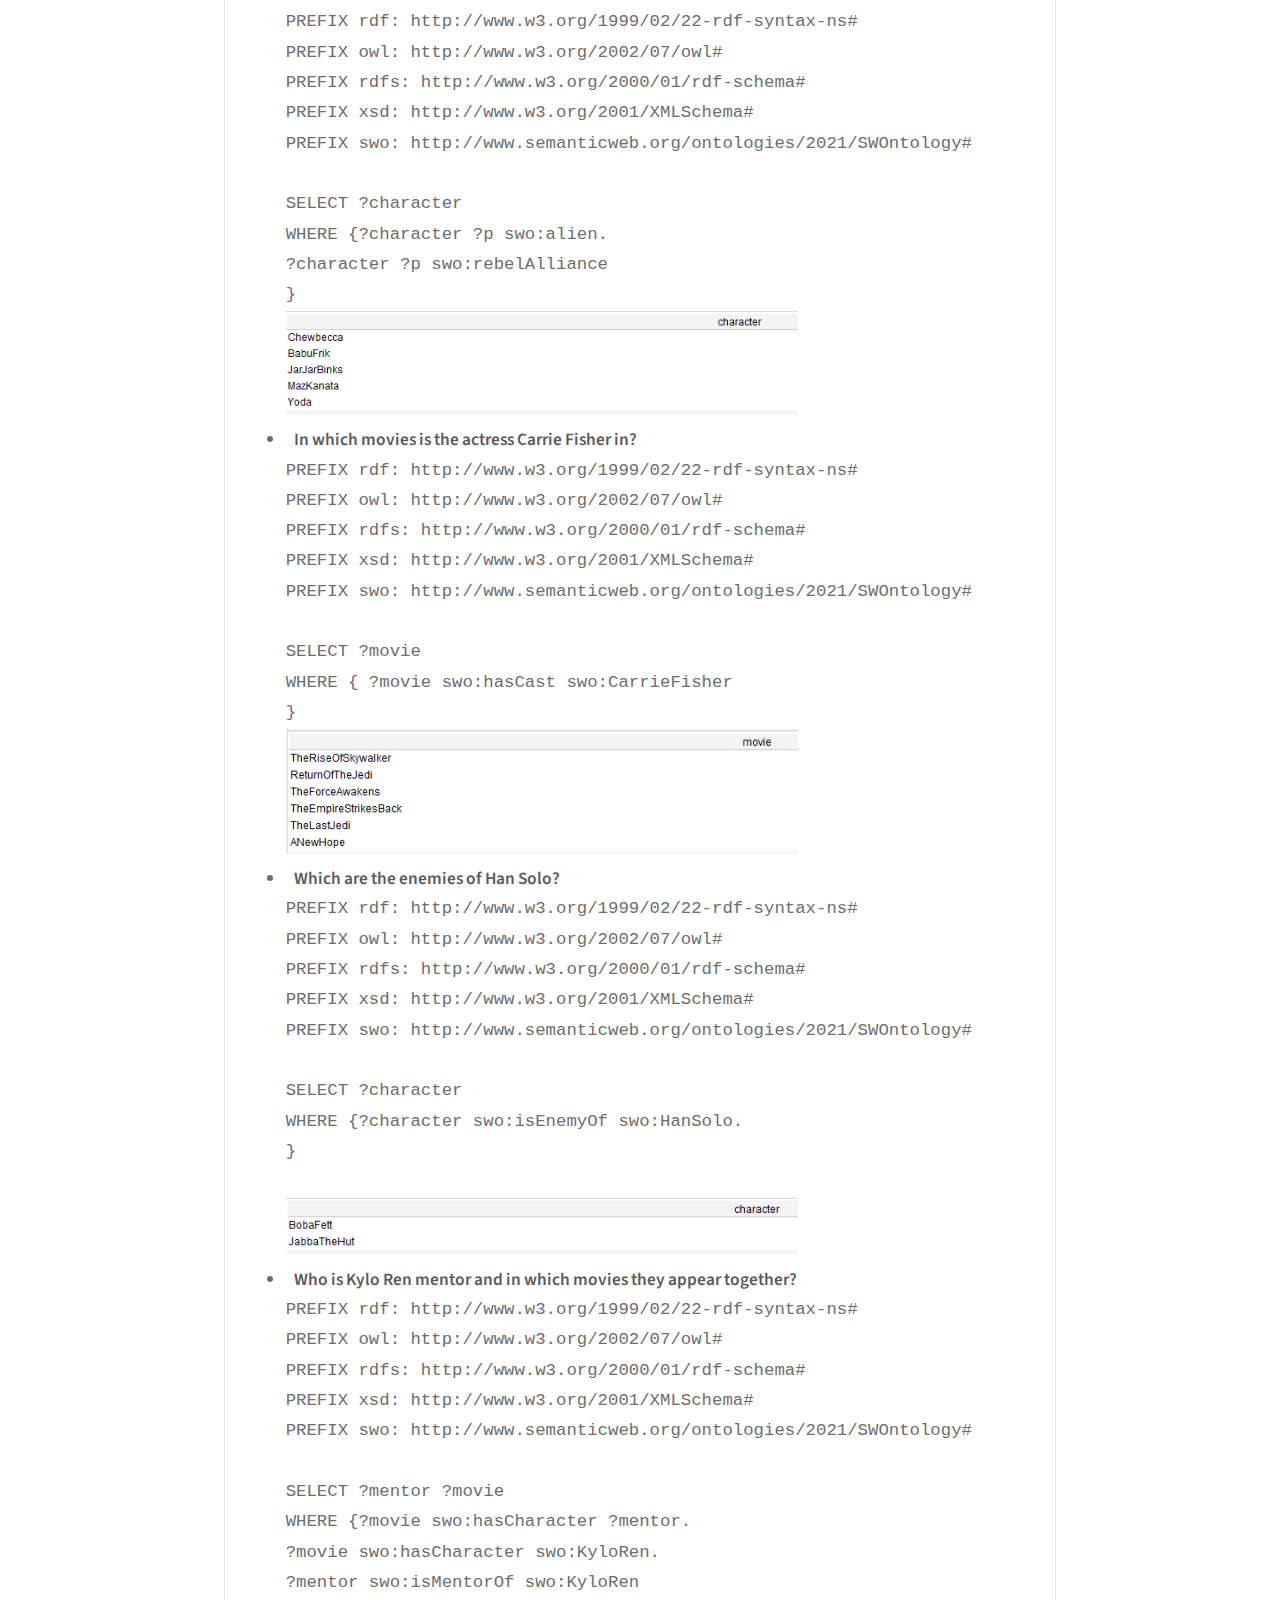
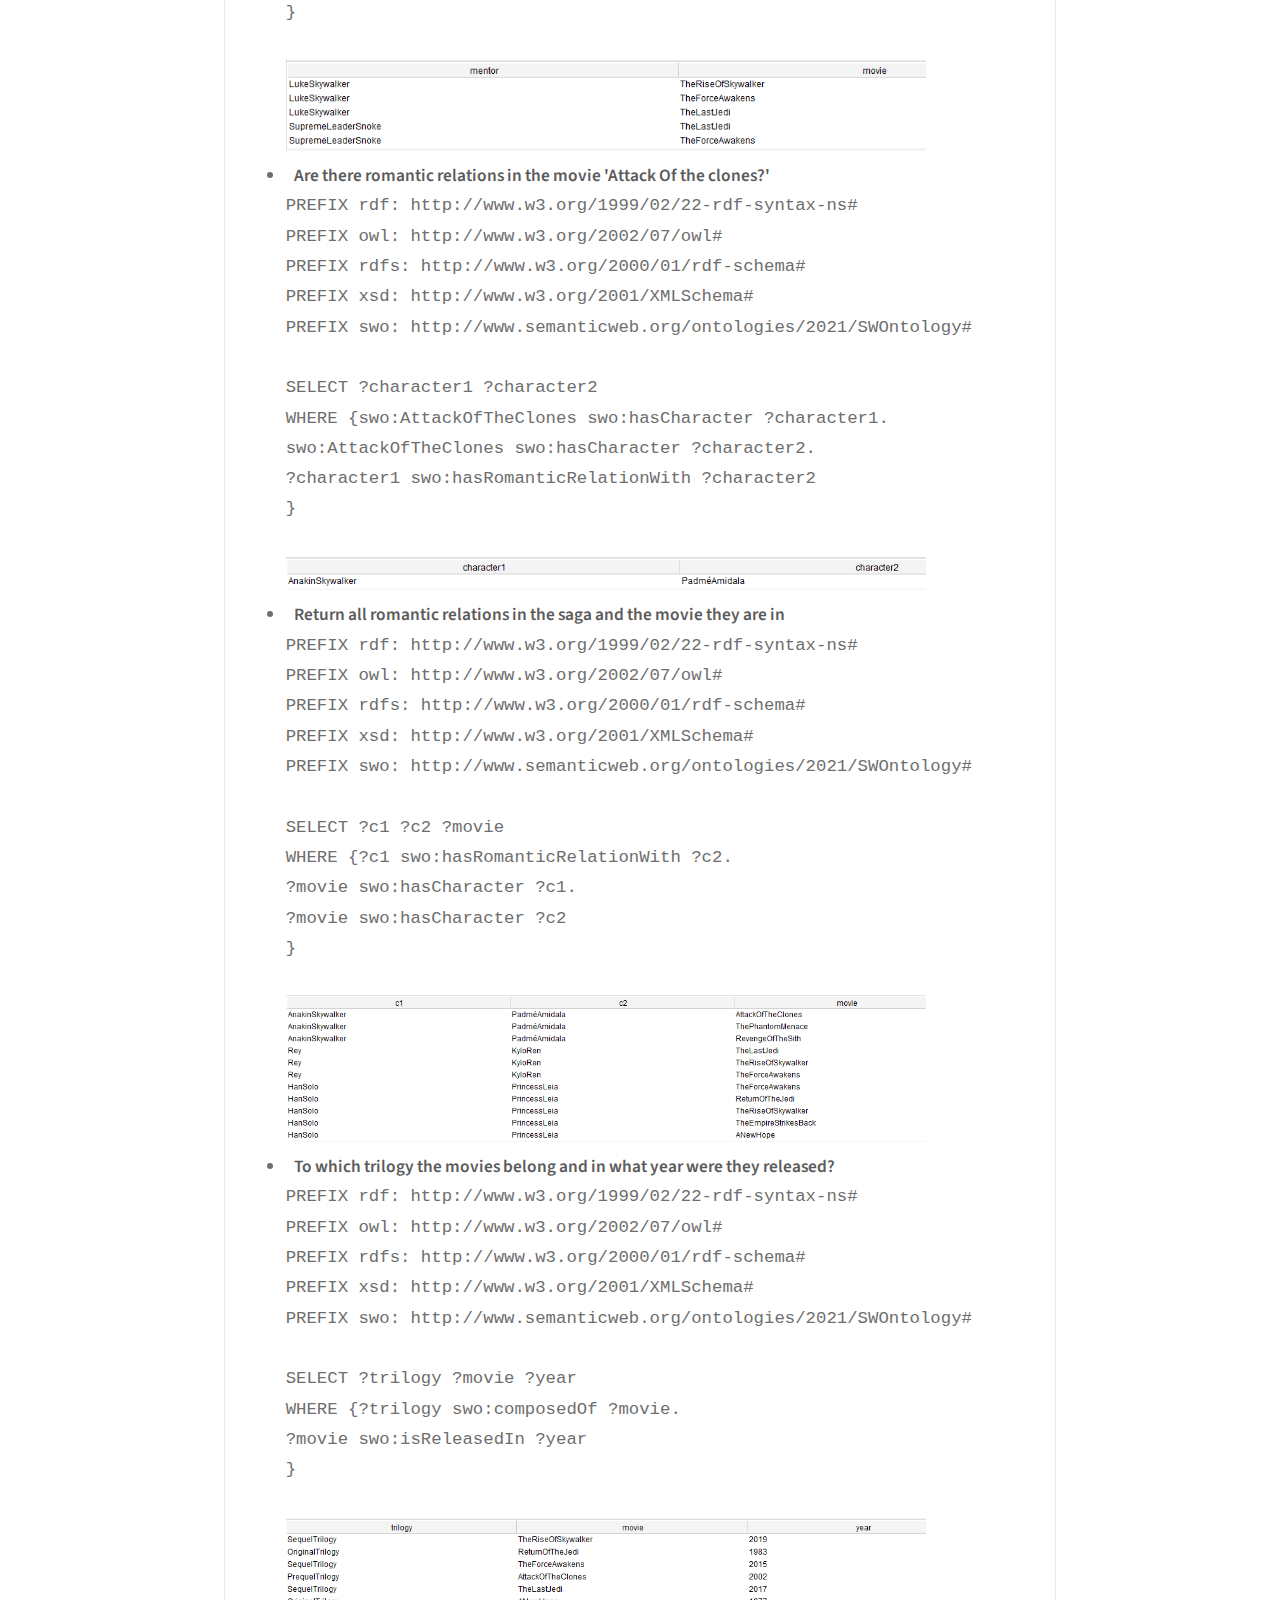
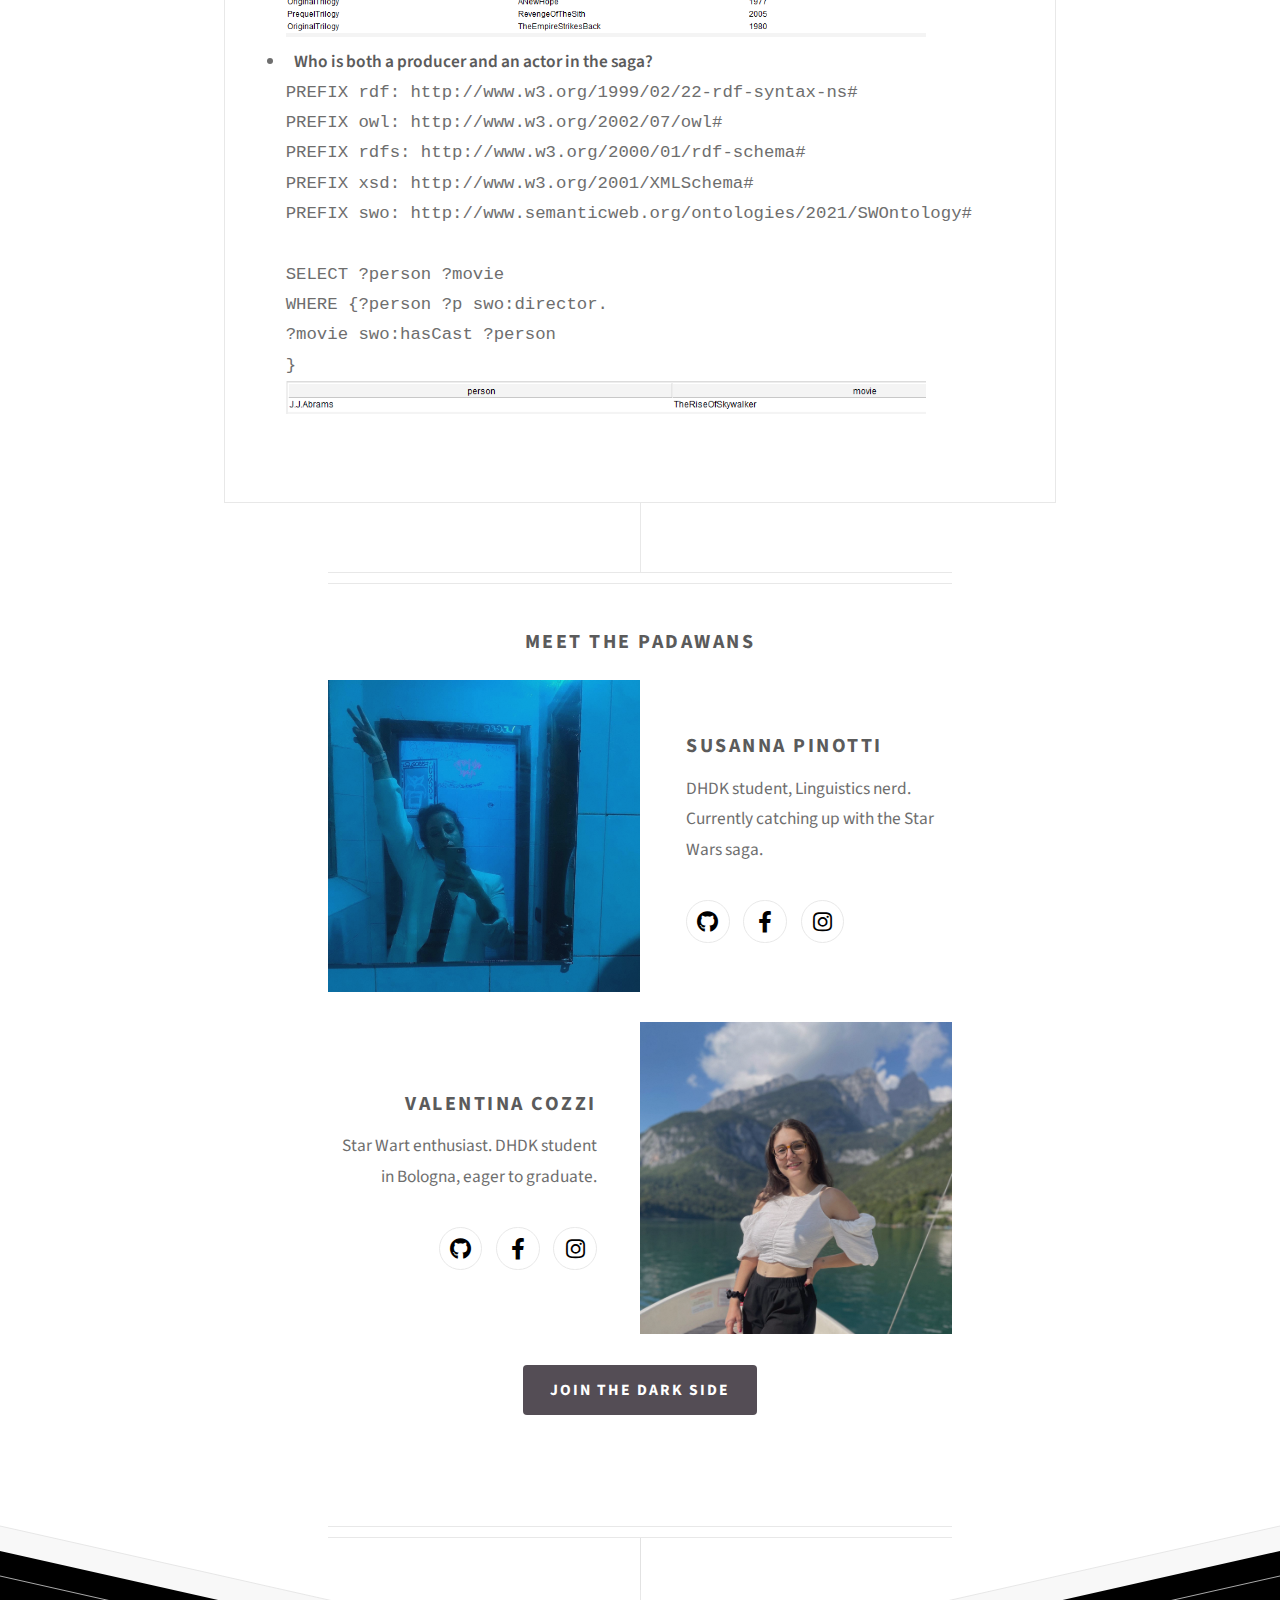
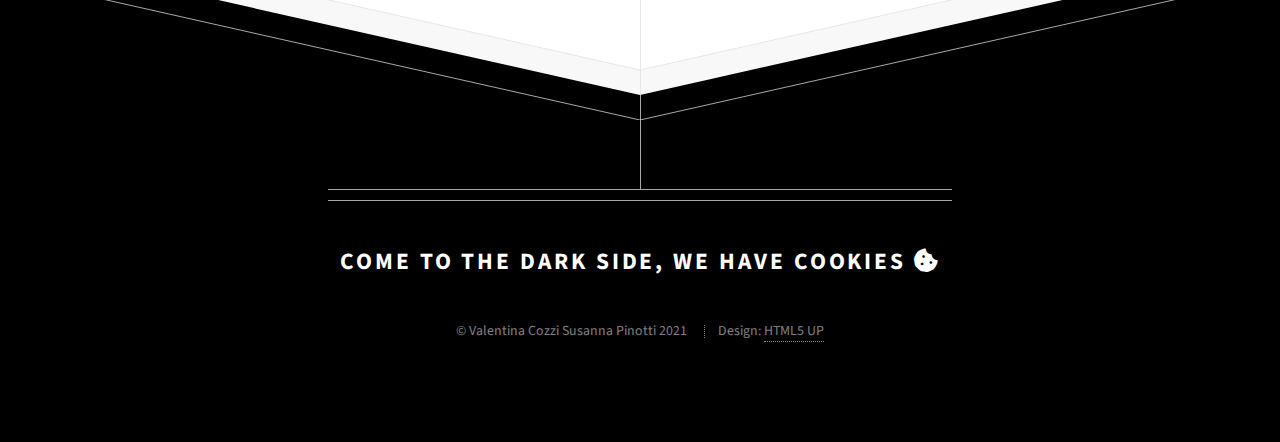
==== commit dc9112cc: "Update index.html" ====
--- a/index.html
+++ b/index.html
@@ -91,7 +91,7 @@
 				<p>As we mentioned earlier, the ontology is an attempt at framing the vast and complex Star Wars universe, especially regarding its <b>characters and their relationships</b>. It is our opinion that exploring these relationships is key for understanding the saga and to frame the complex narrative structure behind it. We also dedicated some space to the <b>places</b> (planets and cities) and to <b>soundtracks</b>, since they are definitely contributing to the narrative universe. The ontology also concerns with some aspects of the production, which are also interesting for understanding the artistic value the saga has acquired in time.  </p>
 				<ul class="actions special">
 					<li><a href="SWOntologyWidoco\index-en.html" target="_blank" class="button">SWO Documentation</a></li>
-					<li><a href="images/SWOntology.owl.svg" target="_blank" class="button">PROVA</a></li>			
+					
 					<li><a href="https://susannapinotti.github.io/SWOntology/SWOntologyWidoco/webvowl/index.html#" target="_blank" class="button">SWO Visualization</a></li>
 
 				</ul>
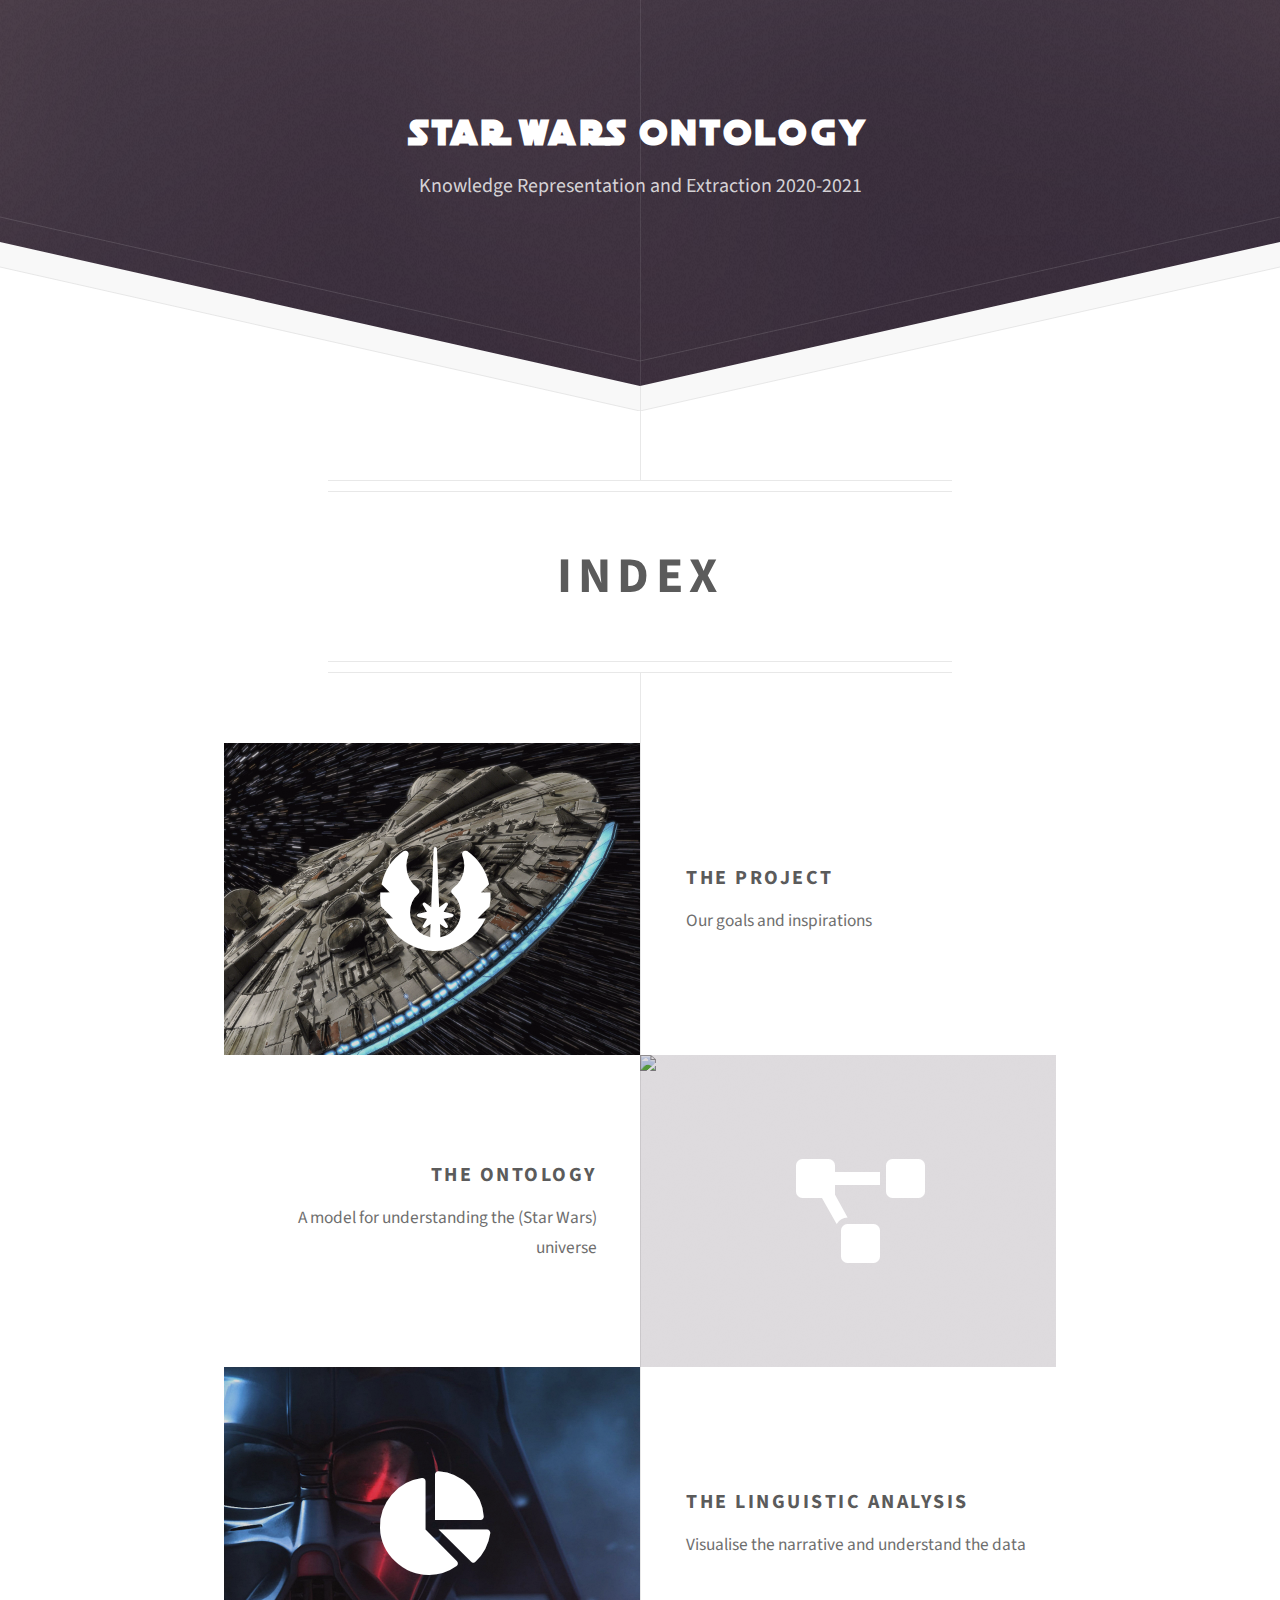
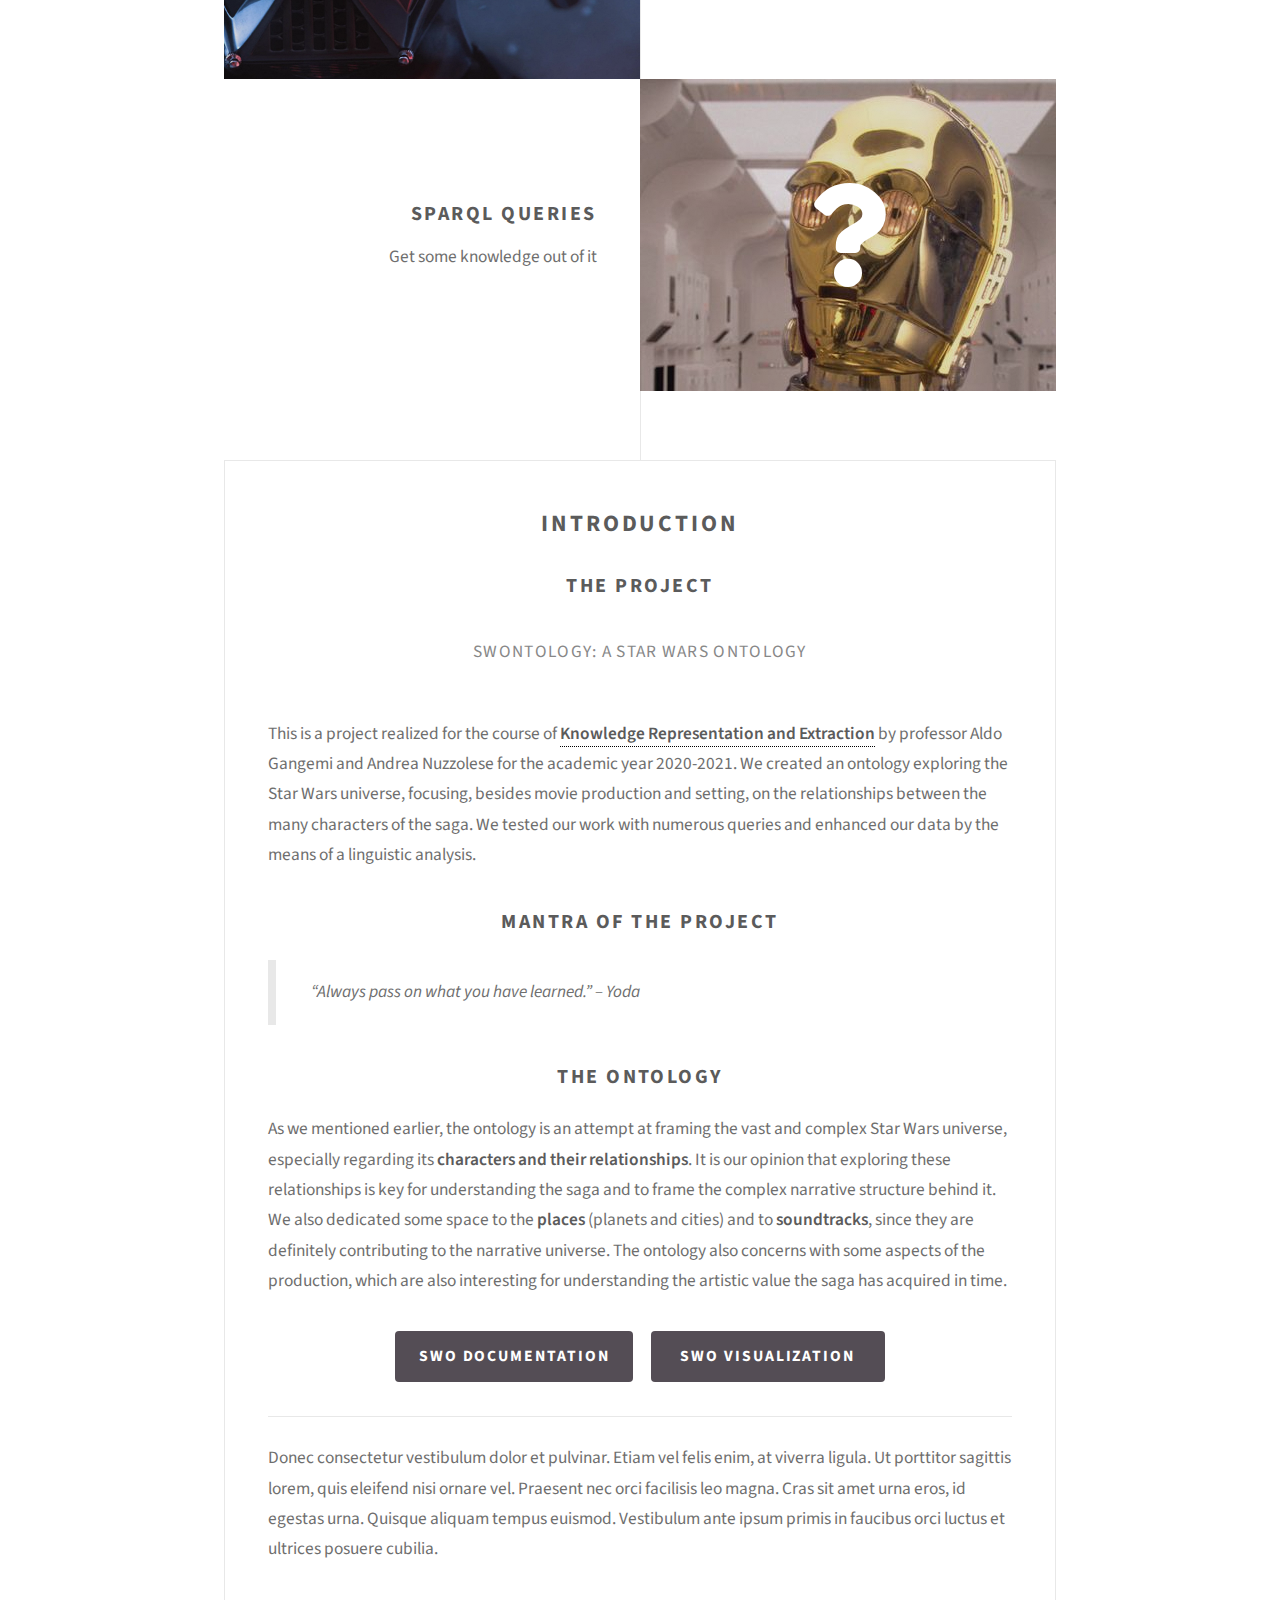
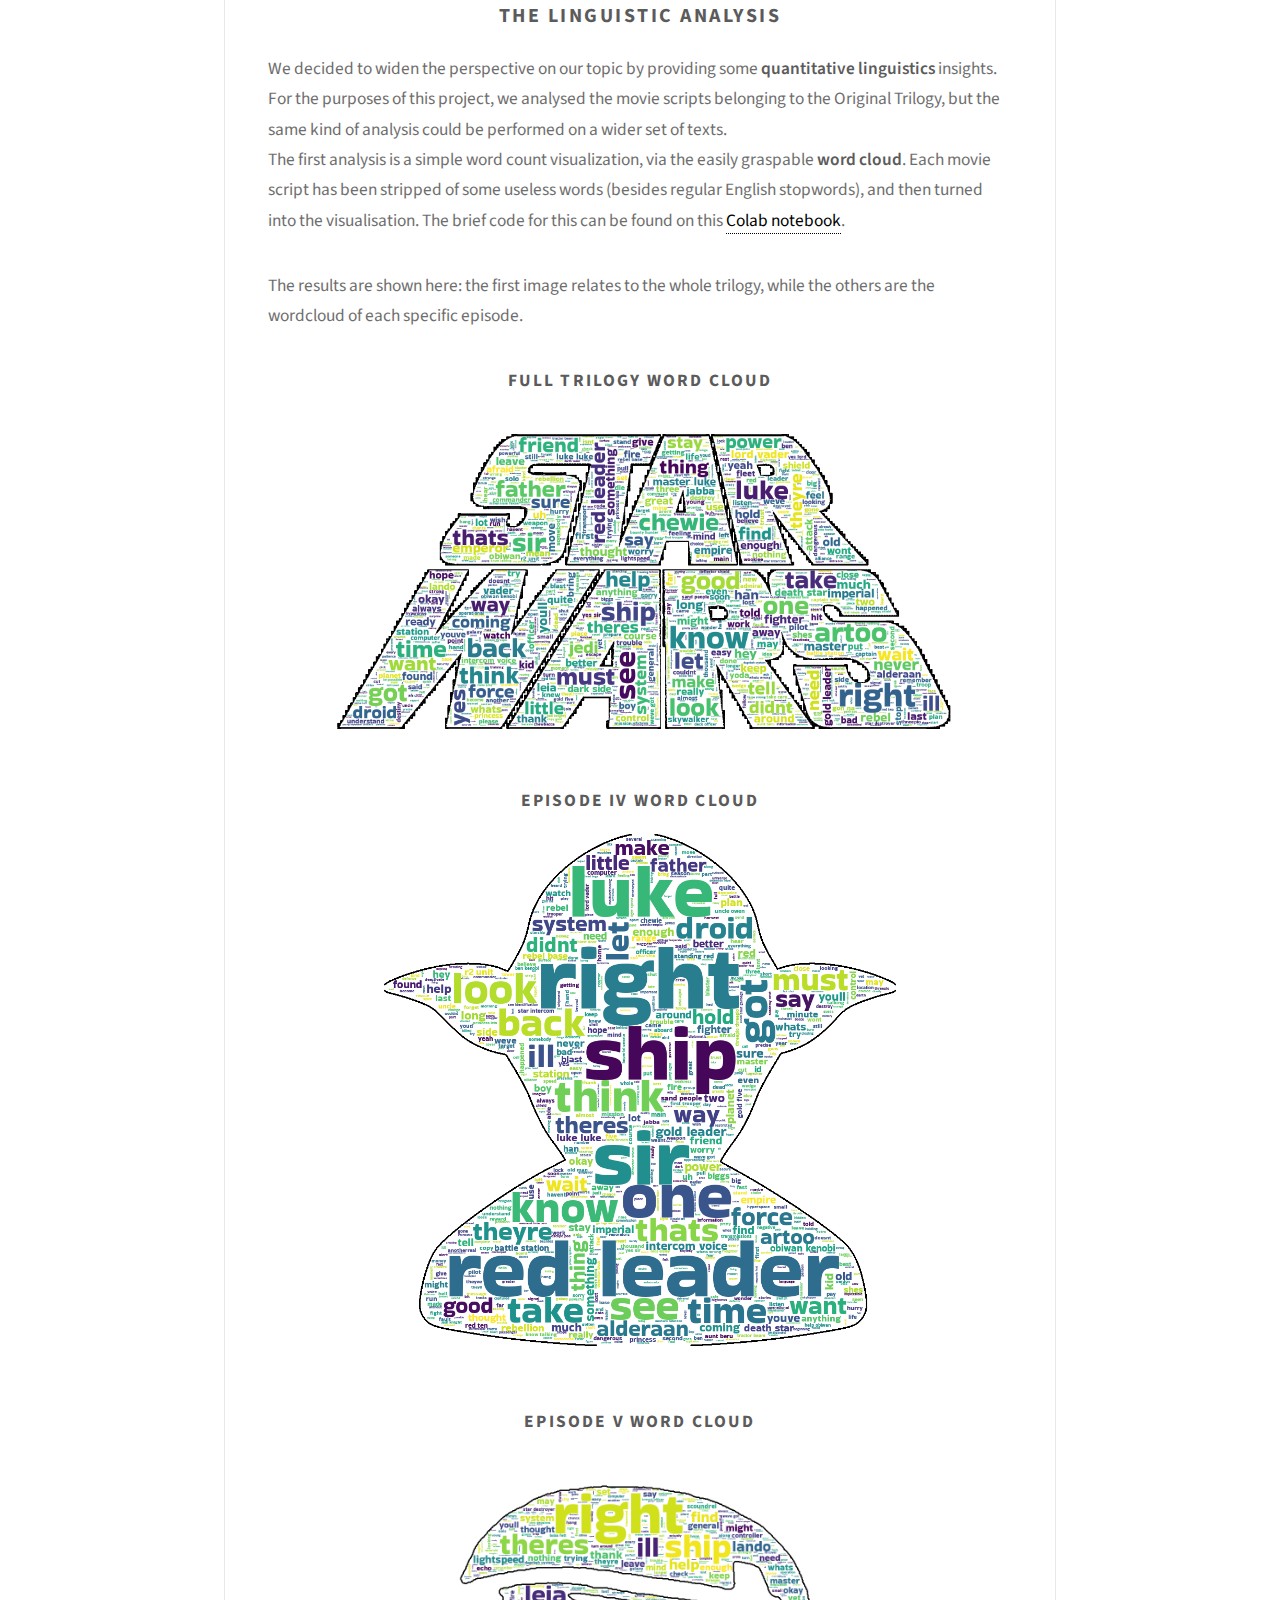
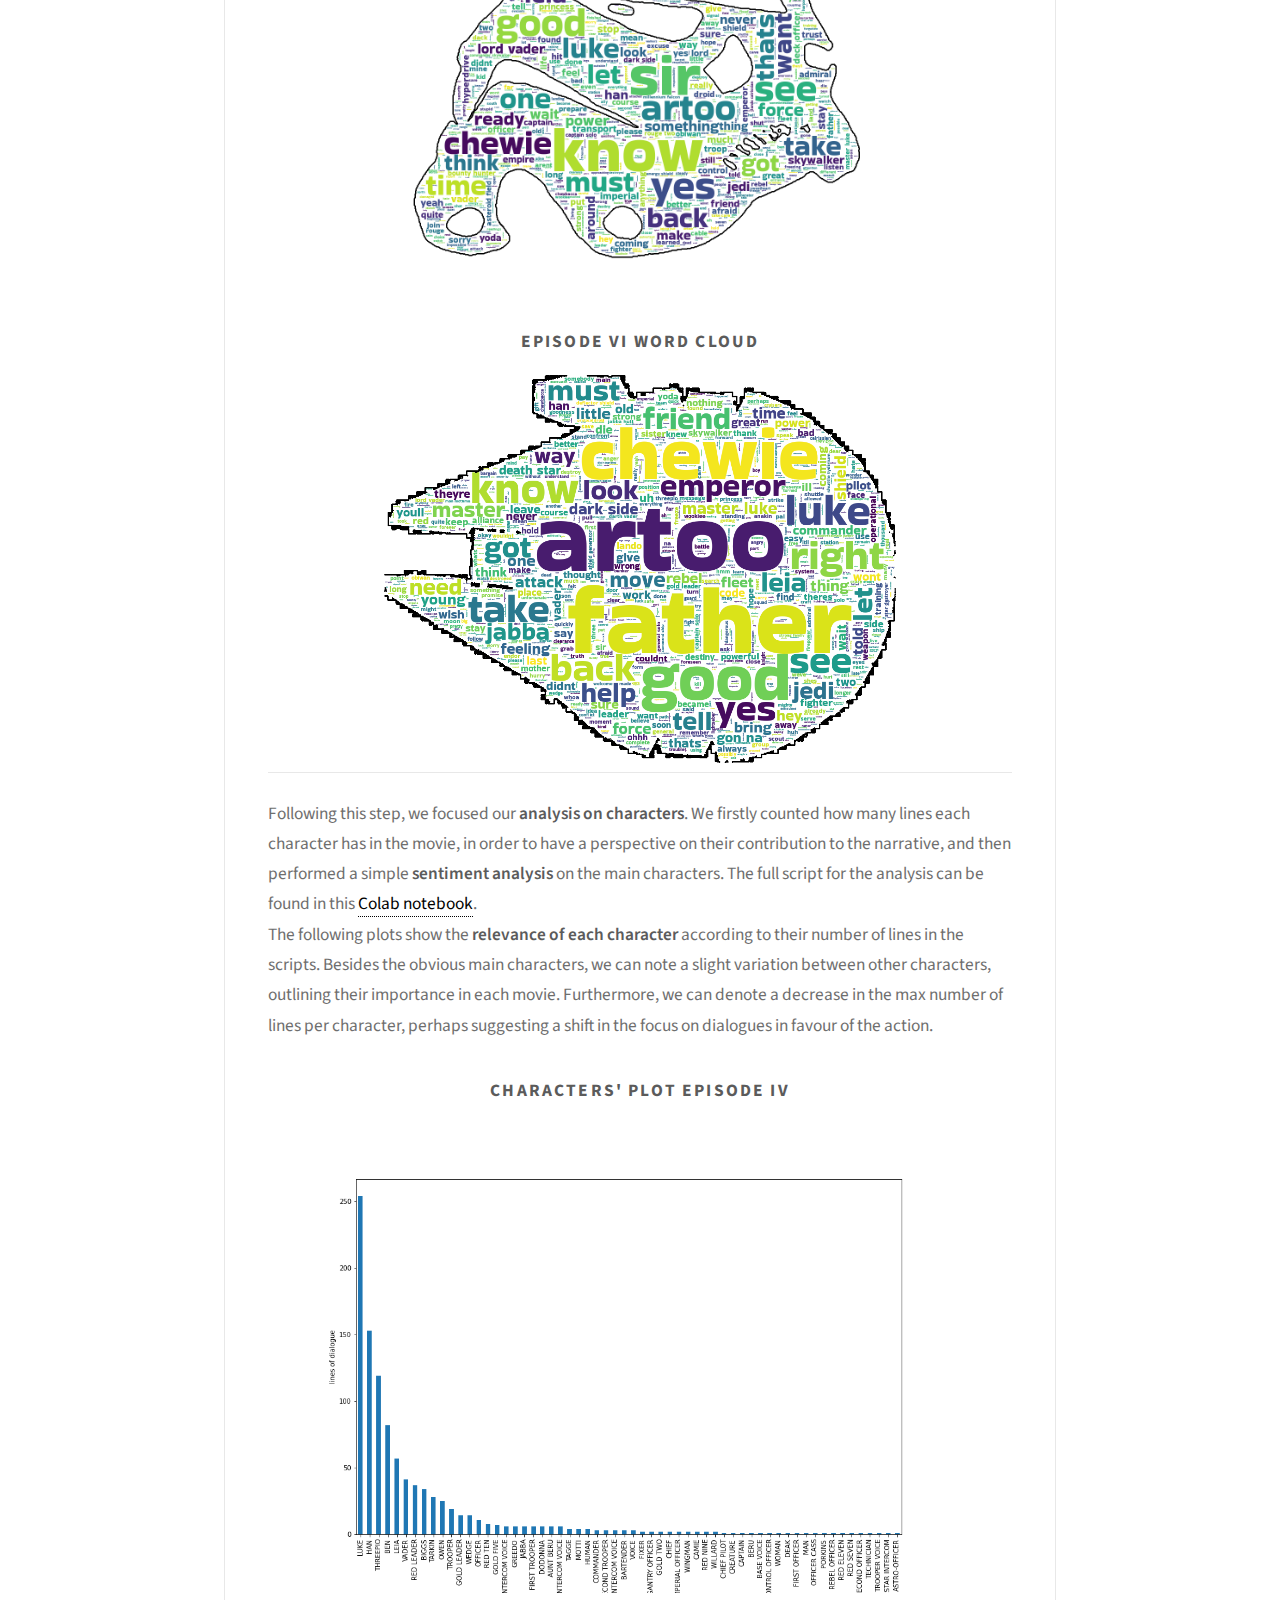
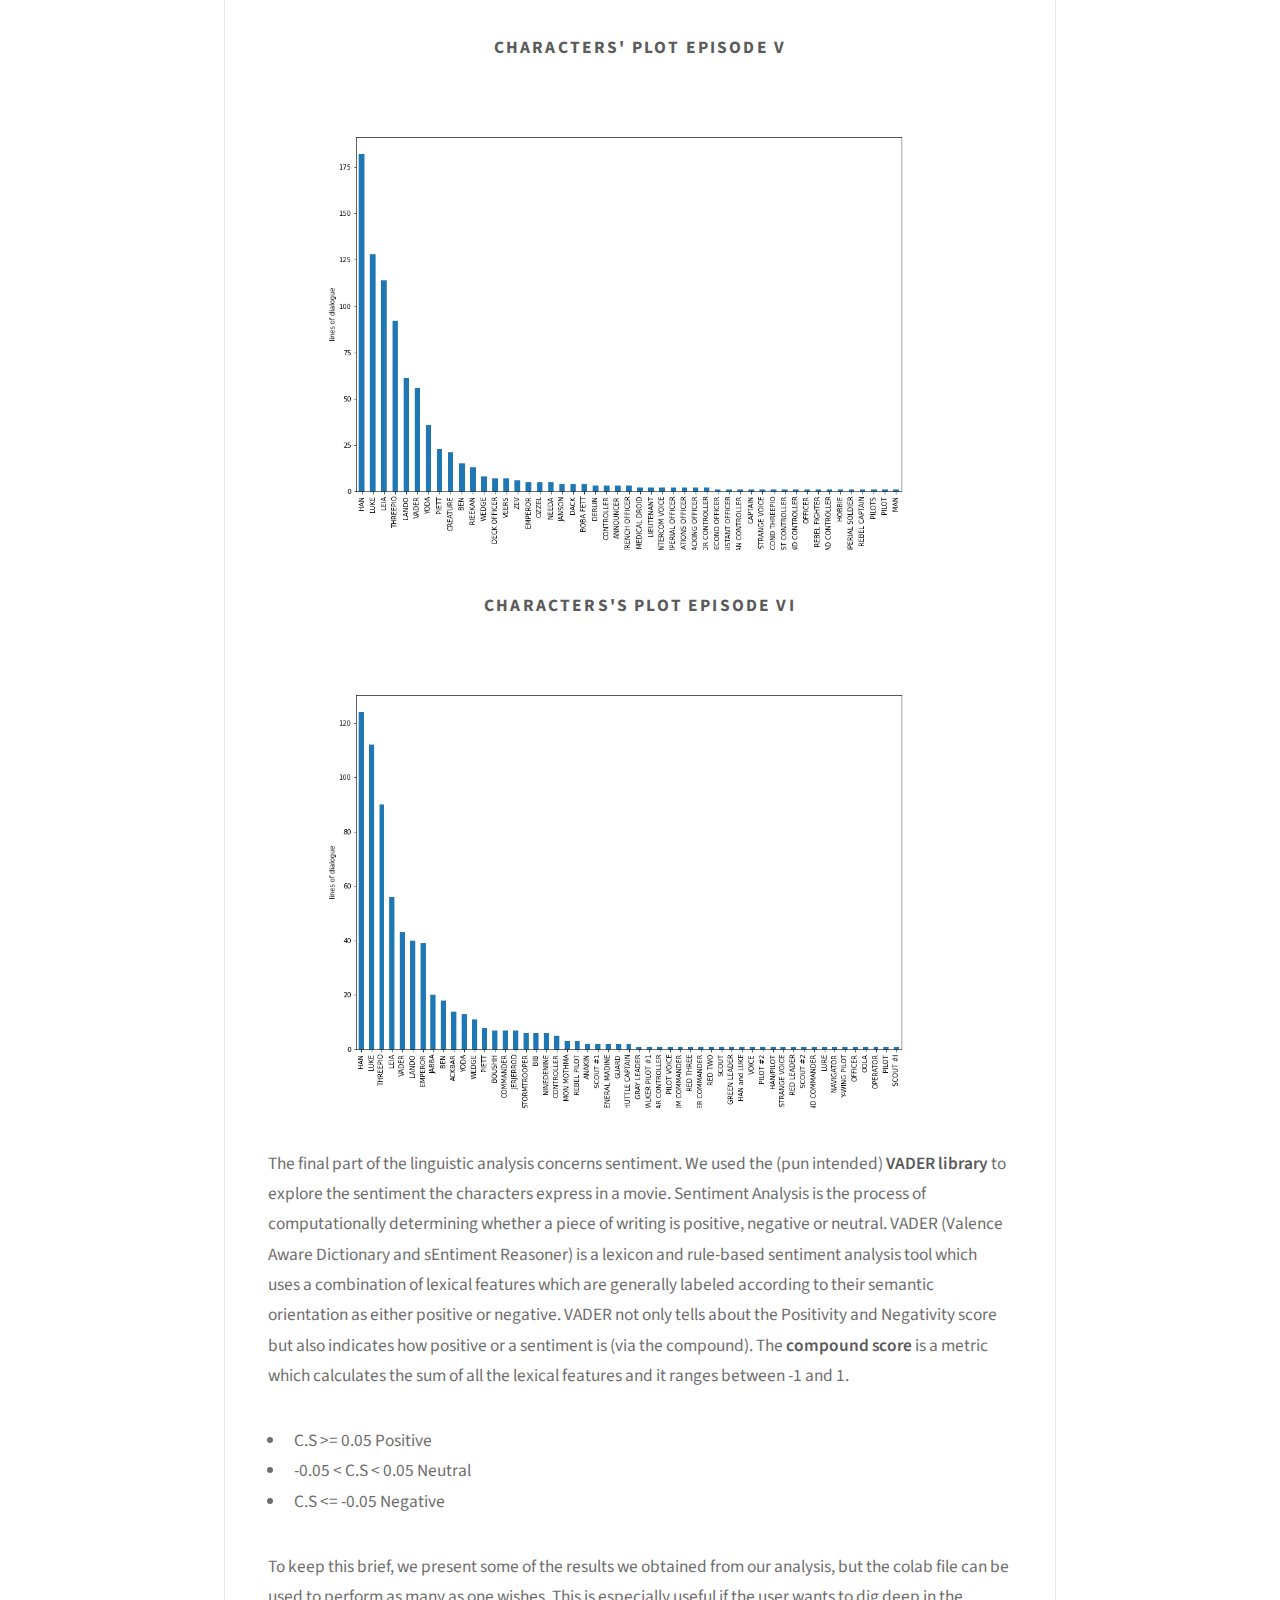
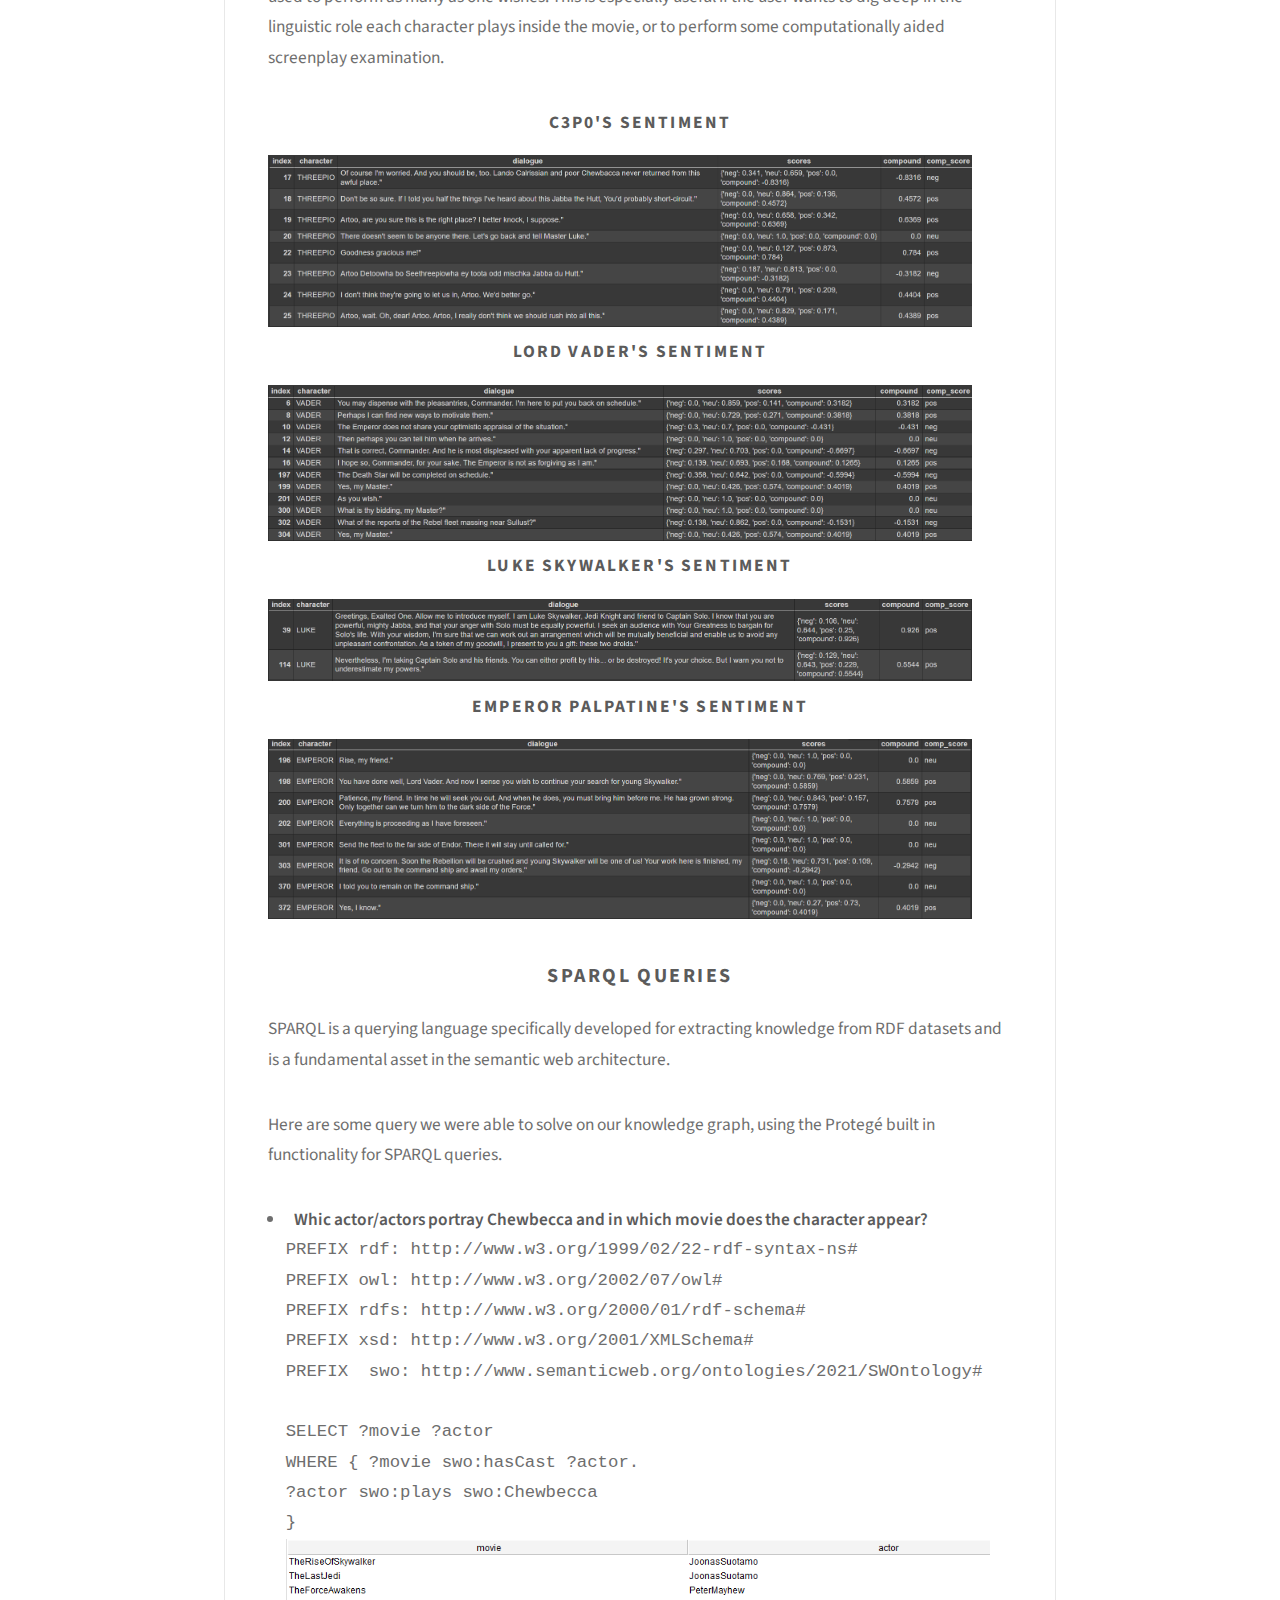
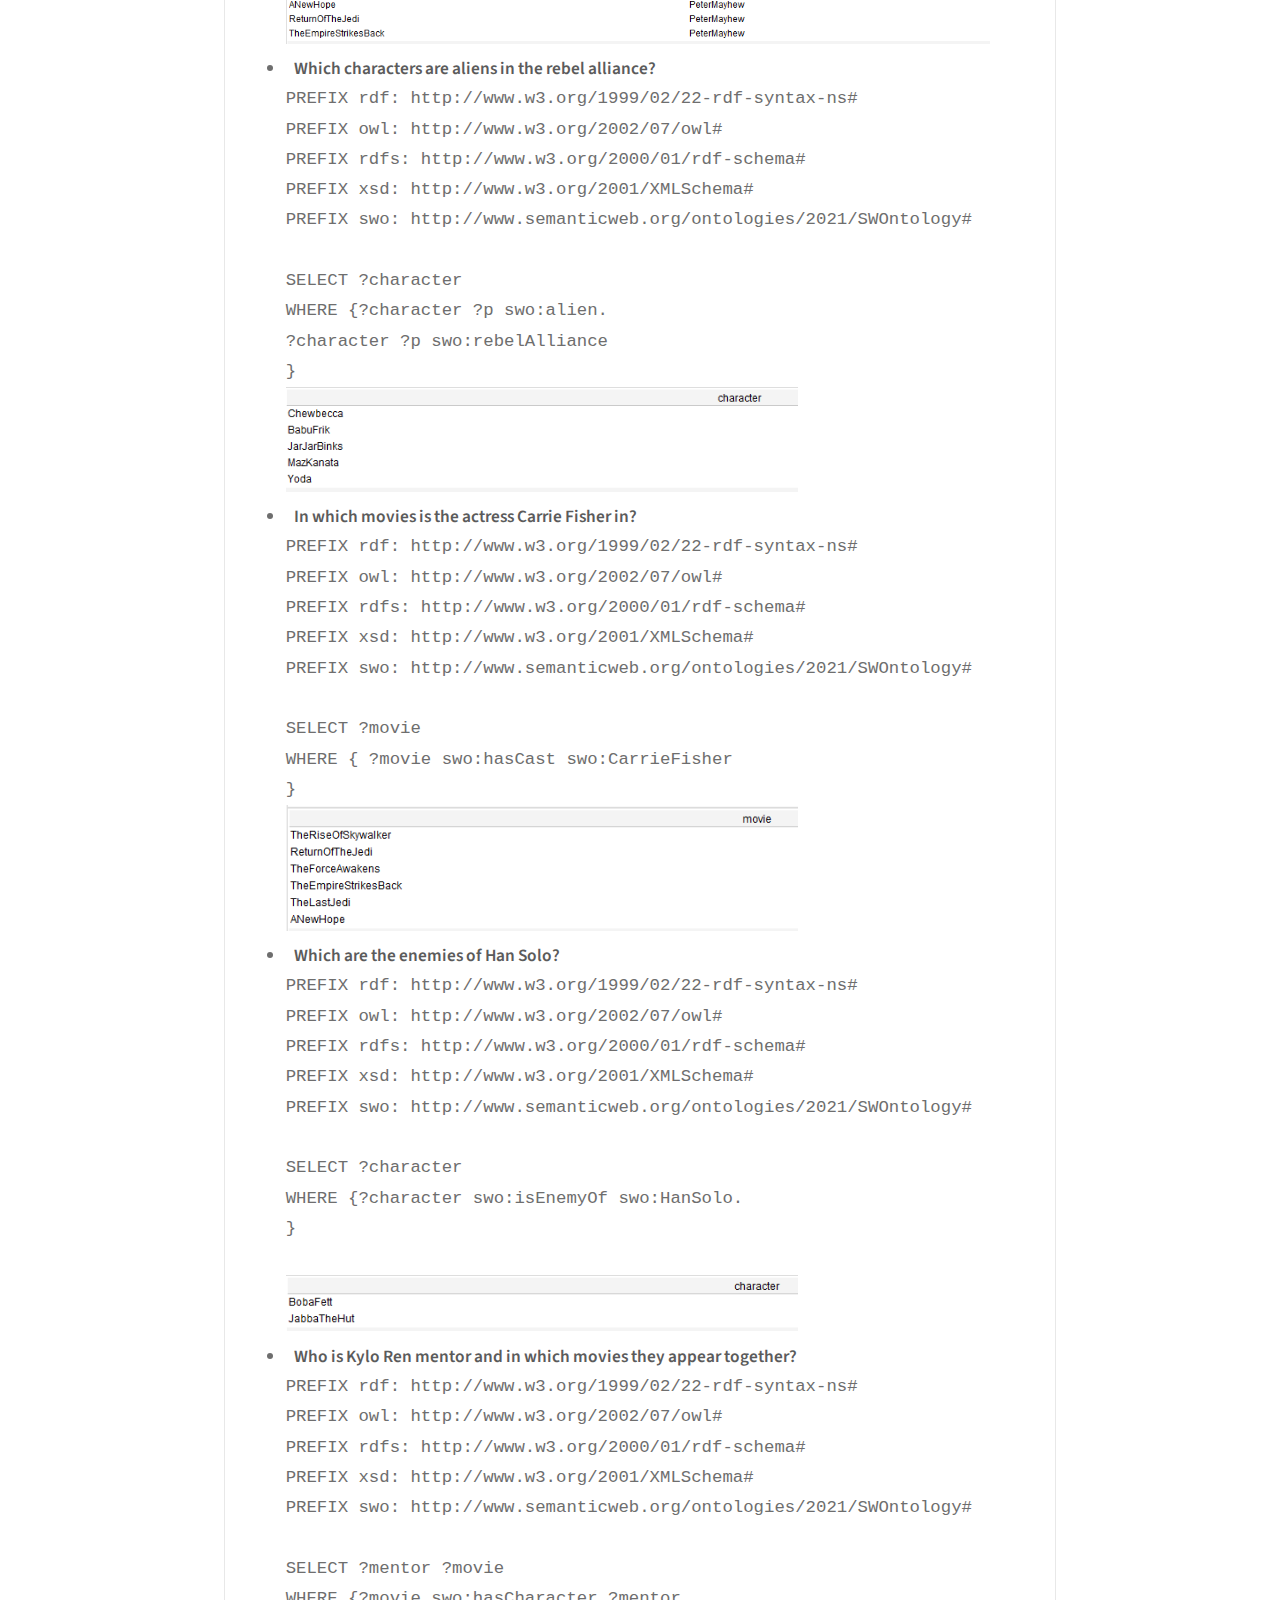
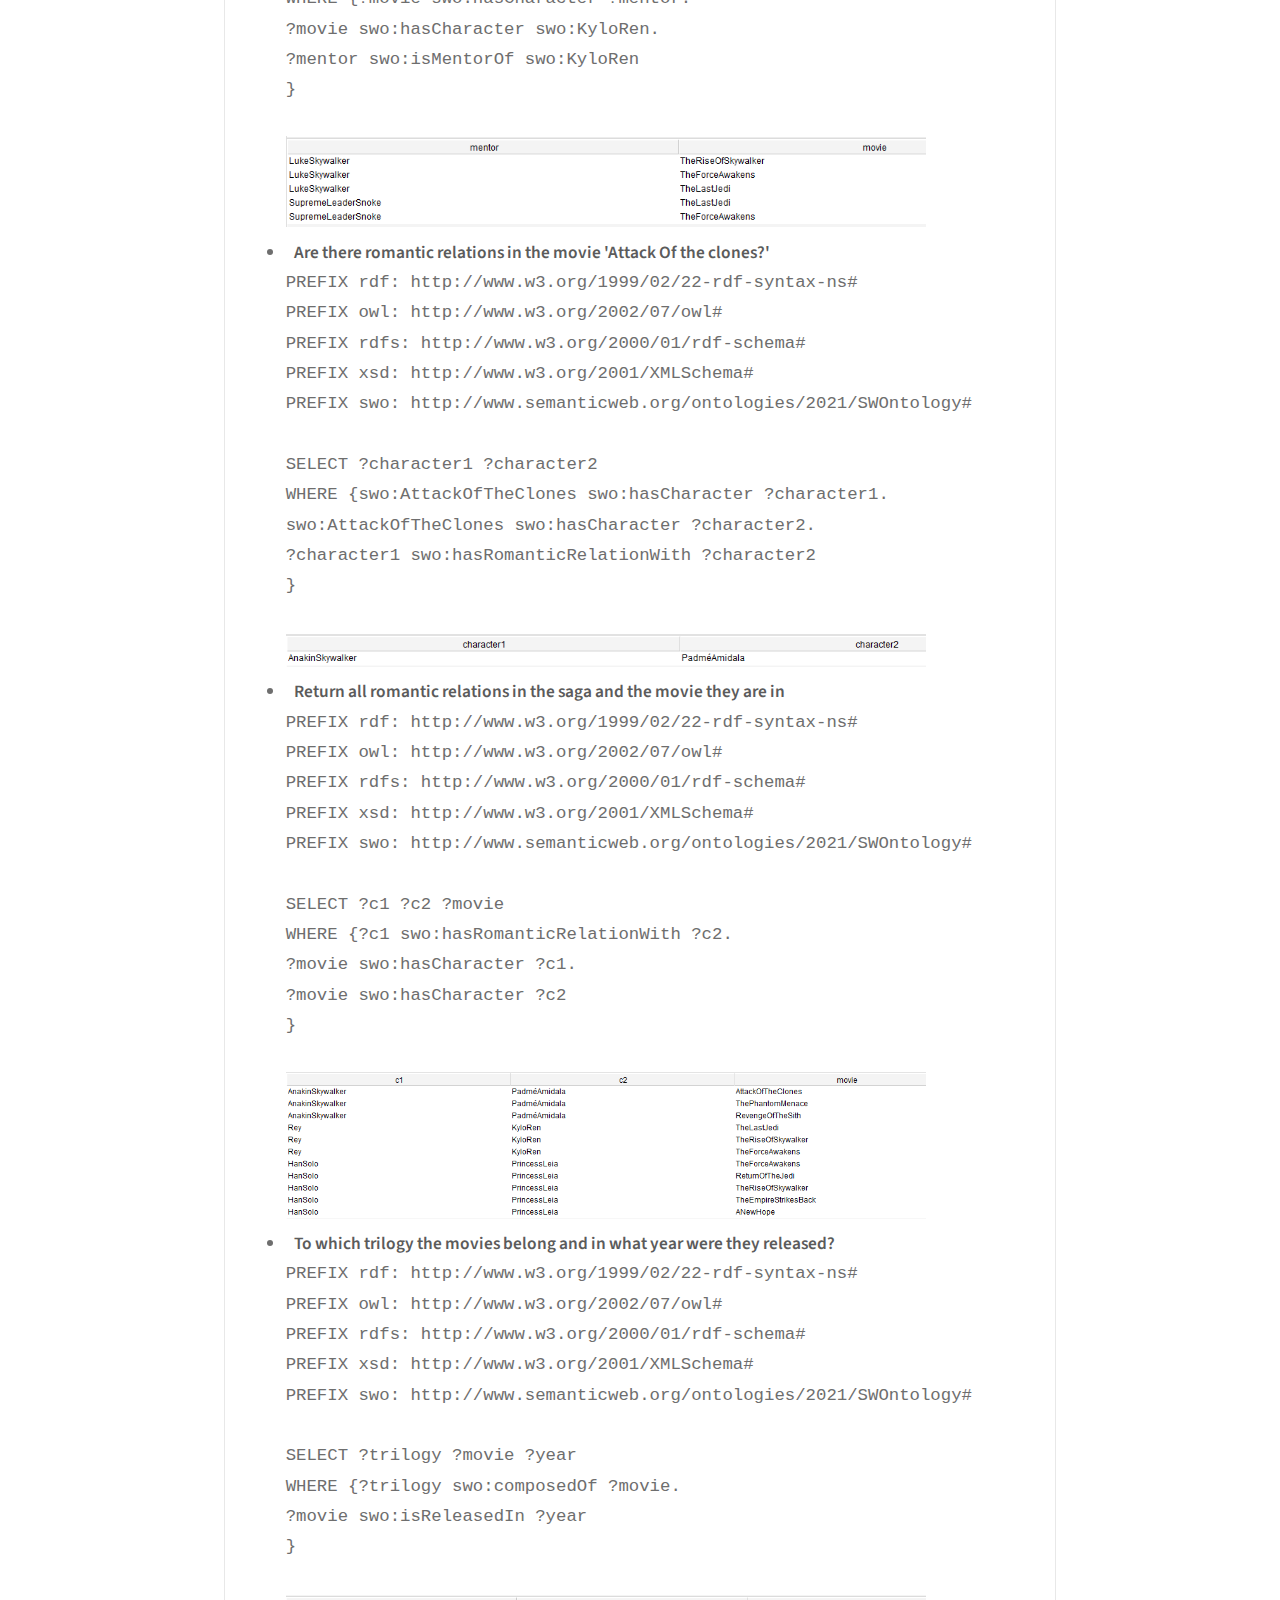
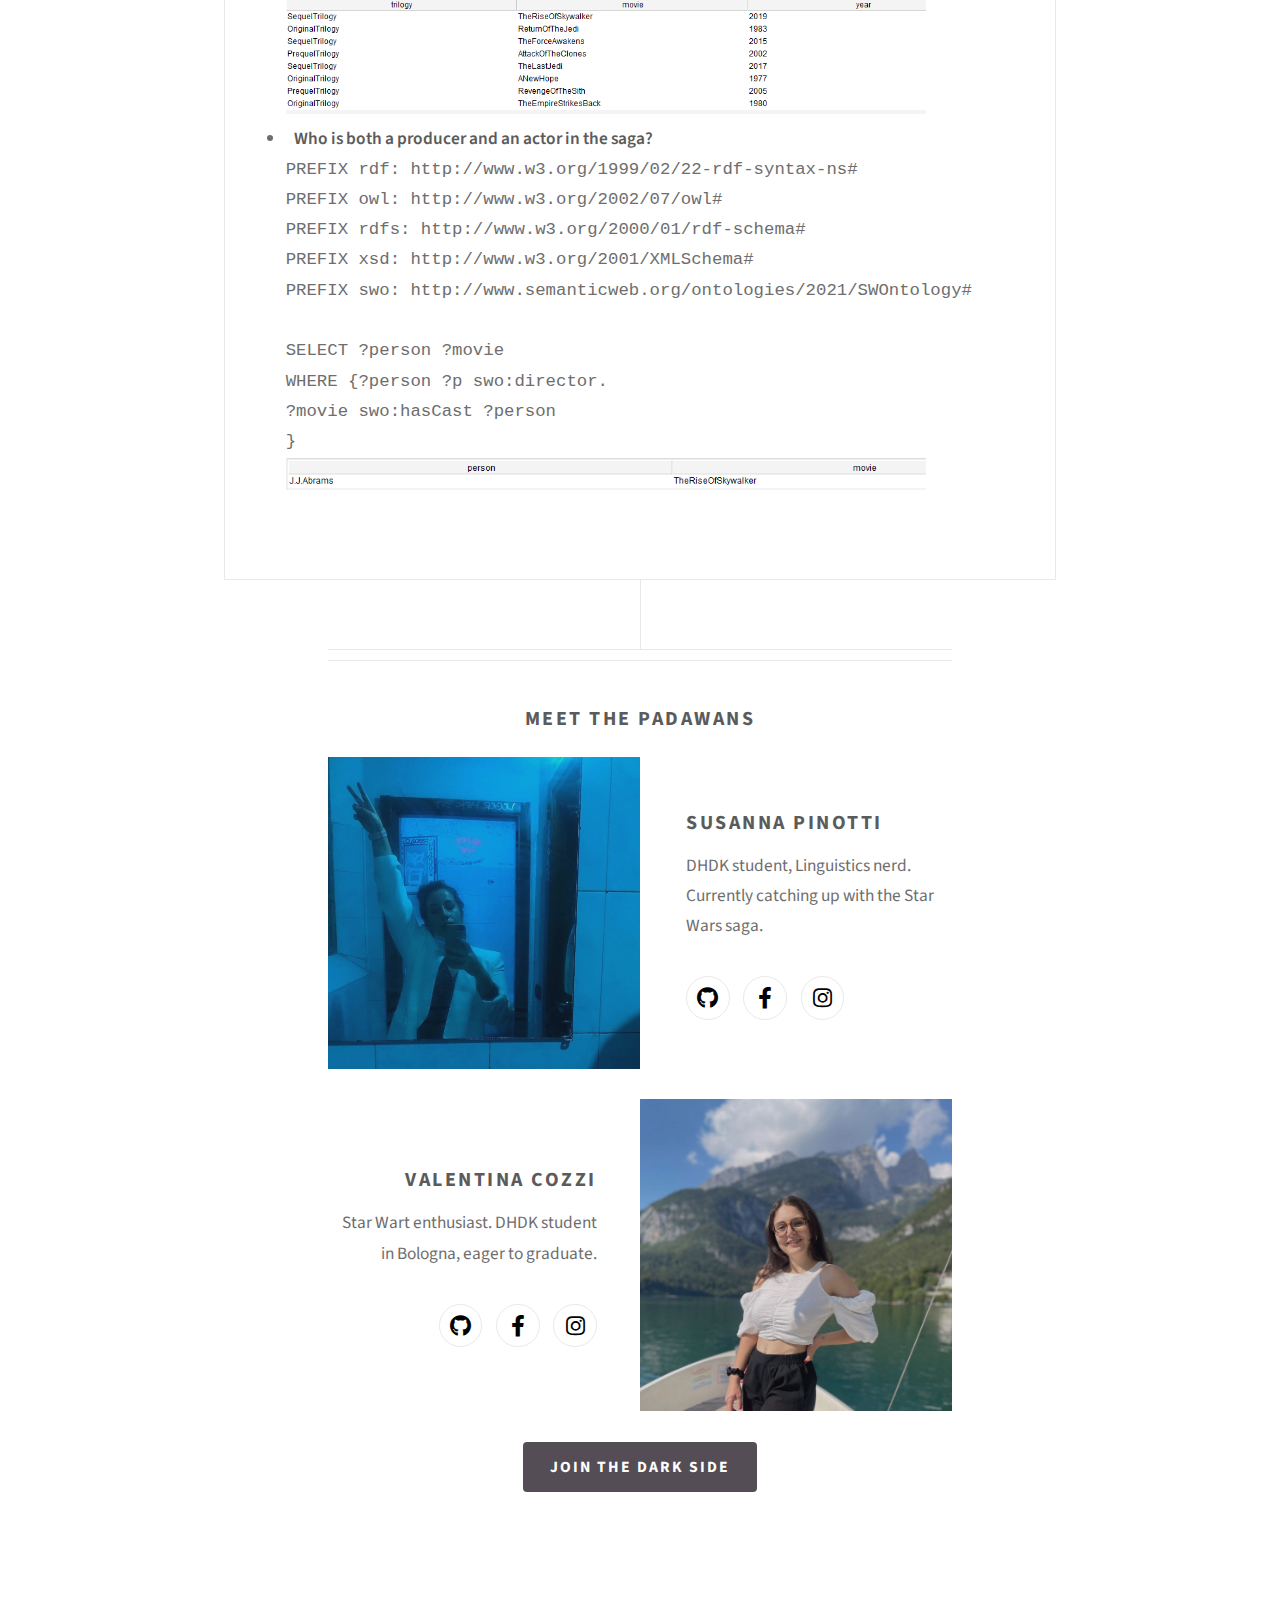
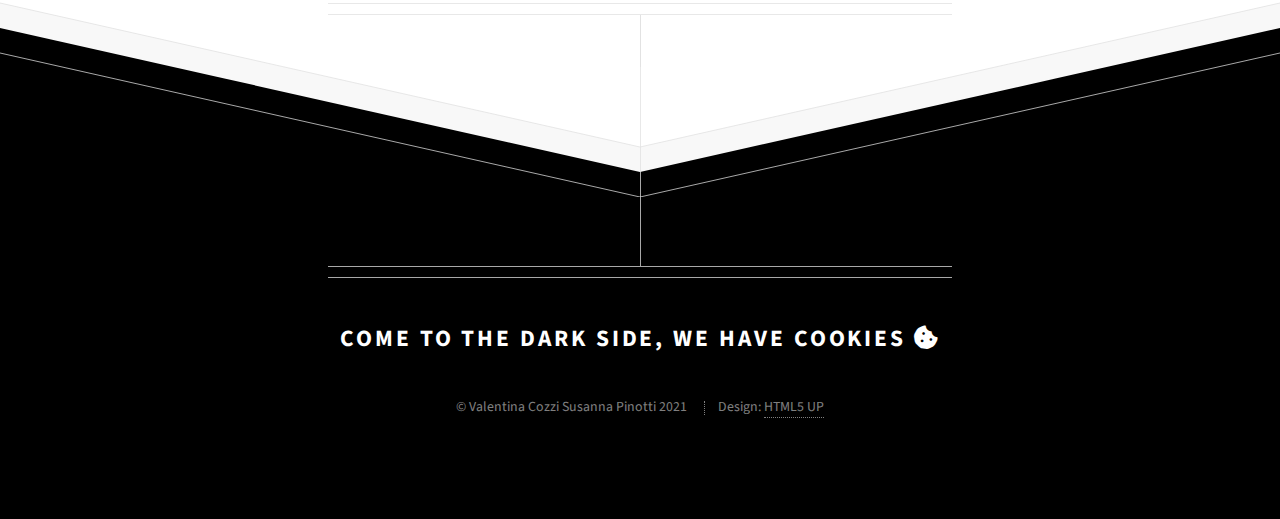
==== commit e55715ed: "Update index.html" ====
--- a/index.html
+++ b/index.html
@@ -19,14 +19,14 @@
 	<div id="header">
 		<!--<span class="logo icon fa-paper-plane"></span> -->
 		<h1>Star Wars Ontology</h1>
-		<p>Knowledge Representation and Extraction</p>
+		<p>Knowledge Representation and Extraction 2020-2021</p>
 	</div>
 
 	<!-- Main -->
 	<div id="main">
 
 		<header class="major container medium">
-			<h2>MAY THE ONTOGRAPH BE WITH YOU
+			<h2 style="font-size: 50px;"> INDEX
 			</h2>
 		</header>
 
@@ -73,6 +73,7 @@
 			<section>
 				<header>
 					<h3 id="project">The project</h3>
+					<br>
 					<p>SWOntology: a star wars ontology</p>
 				</header>
 				<p>This is a project realized for the course of <a href="https://www.unibo.it/en/teaching/course-unit-catalogue/course-unit/2021/454463" target="_blank"><b>Knowledge Representation and Extraction</b></a> by professor Aldo Gangemi and Andrea Nuzzolese for the academic year 2020-2021. We created an ontology exploring the Star Wars universe, focusing, besides movie production and setting, on the relationships between the many characters of the saga. We tested our work with numerous queries and enhanced our data by the means of a linguistic analysis. 
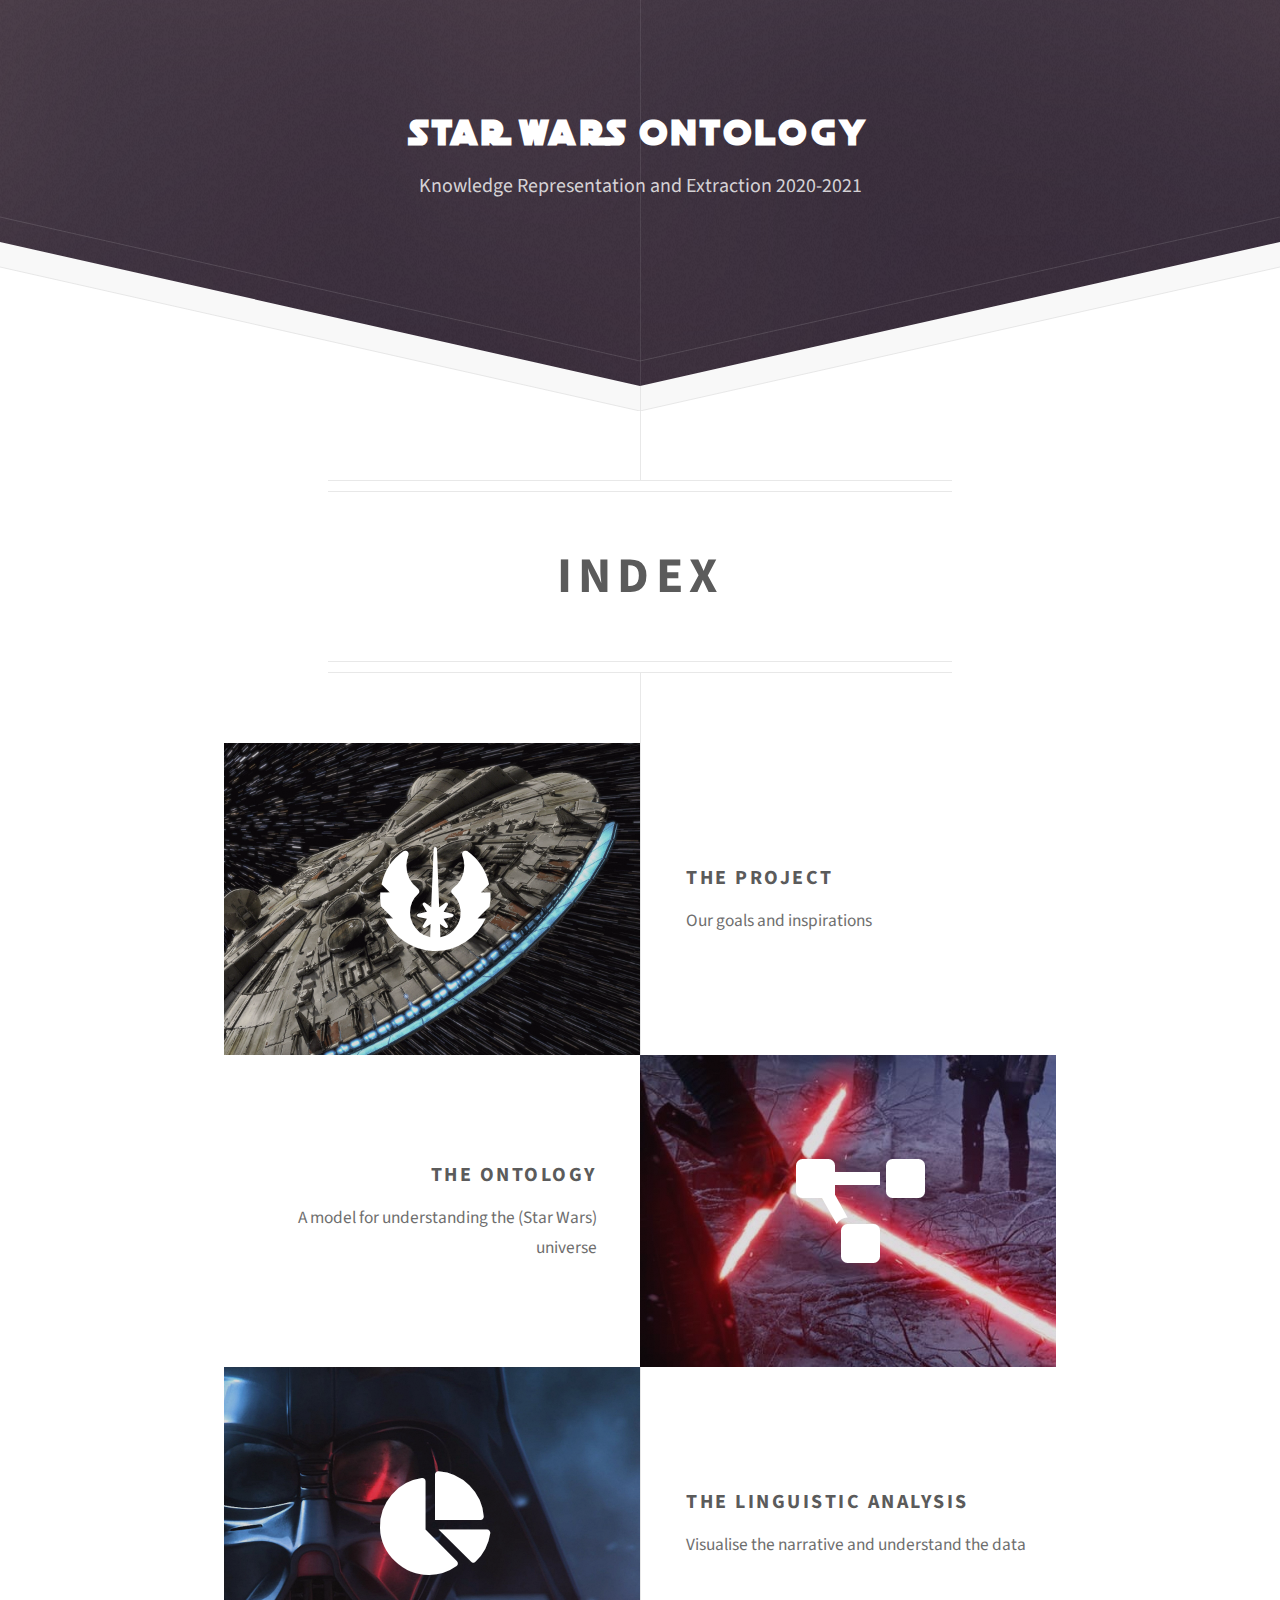
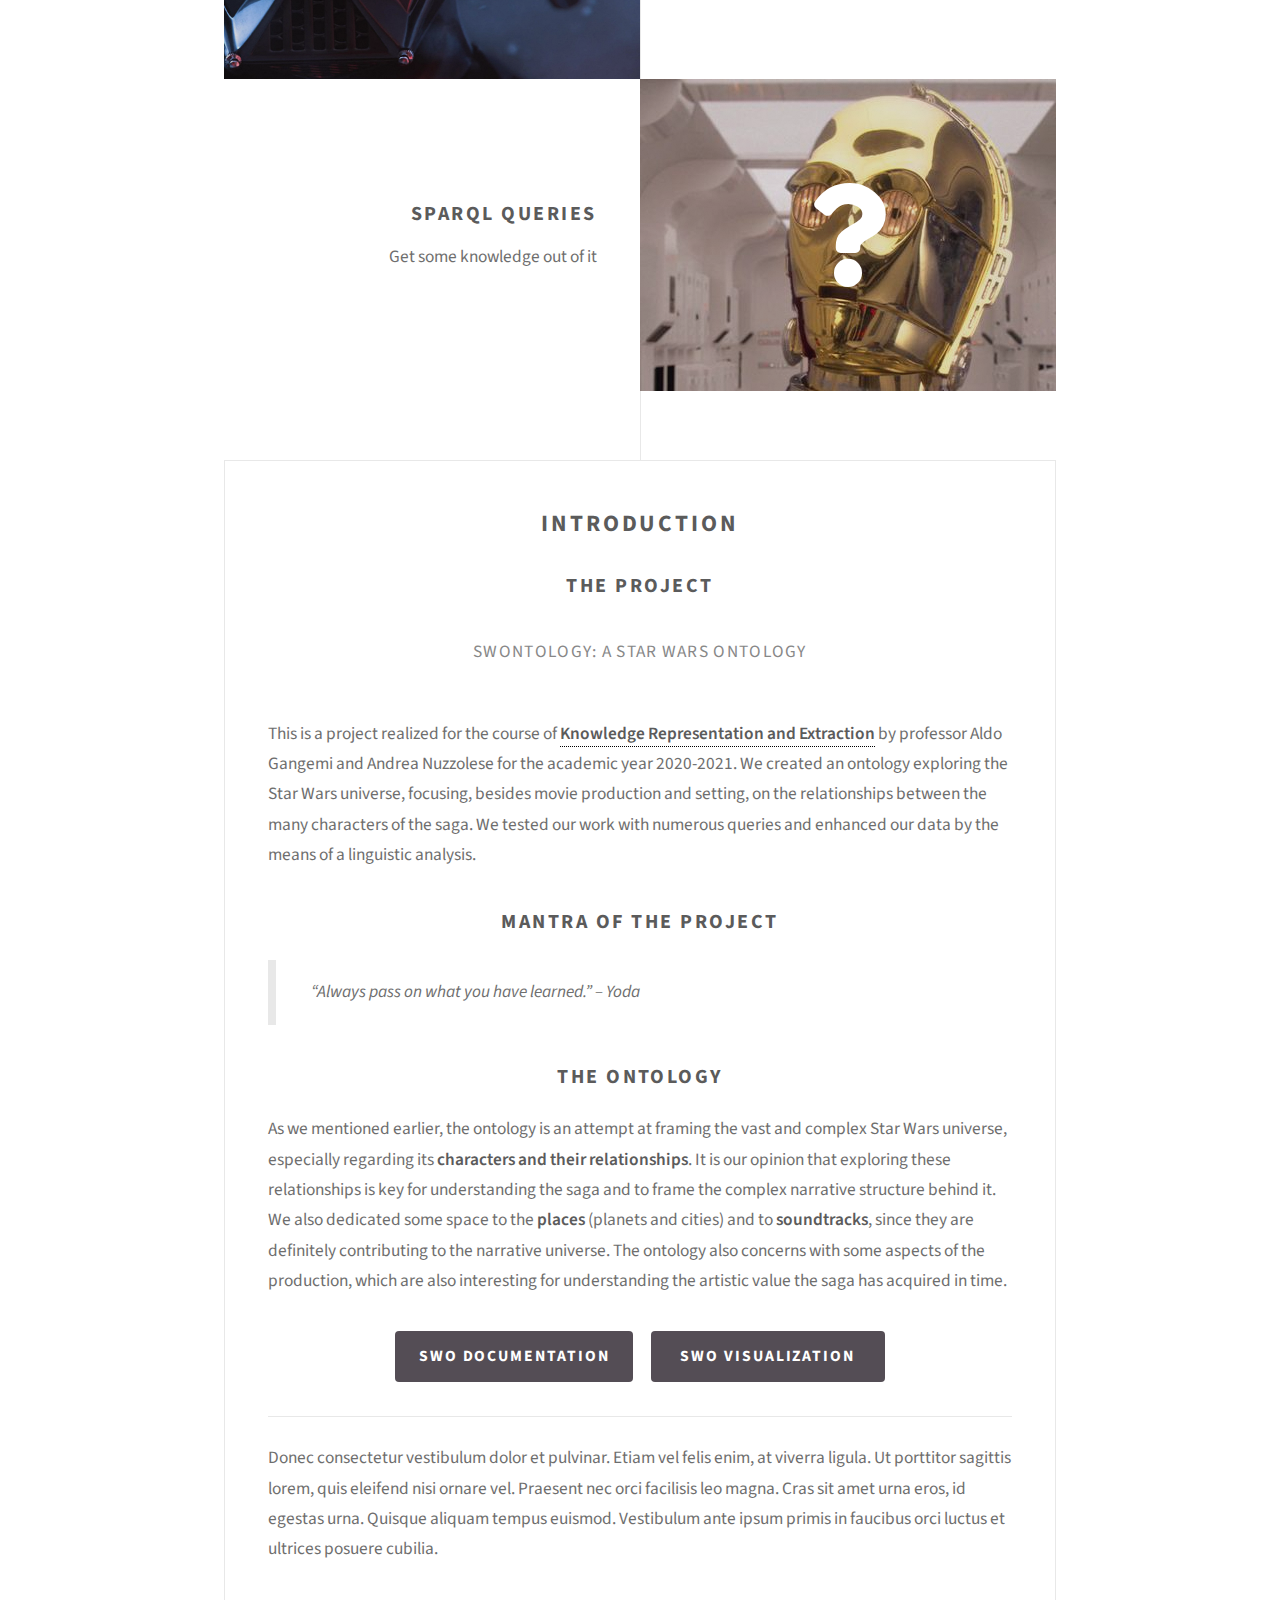
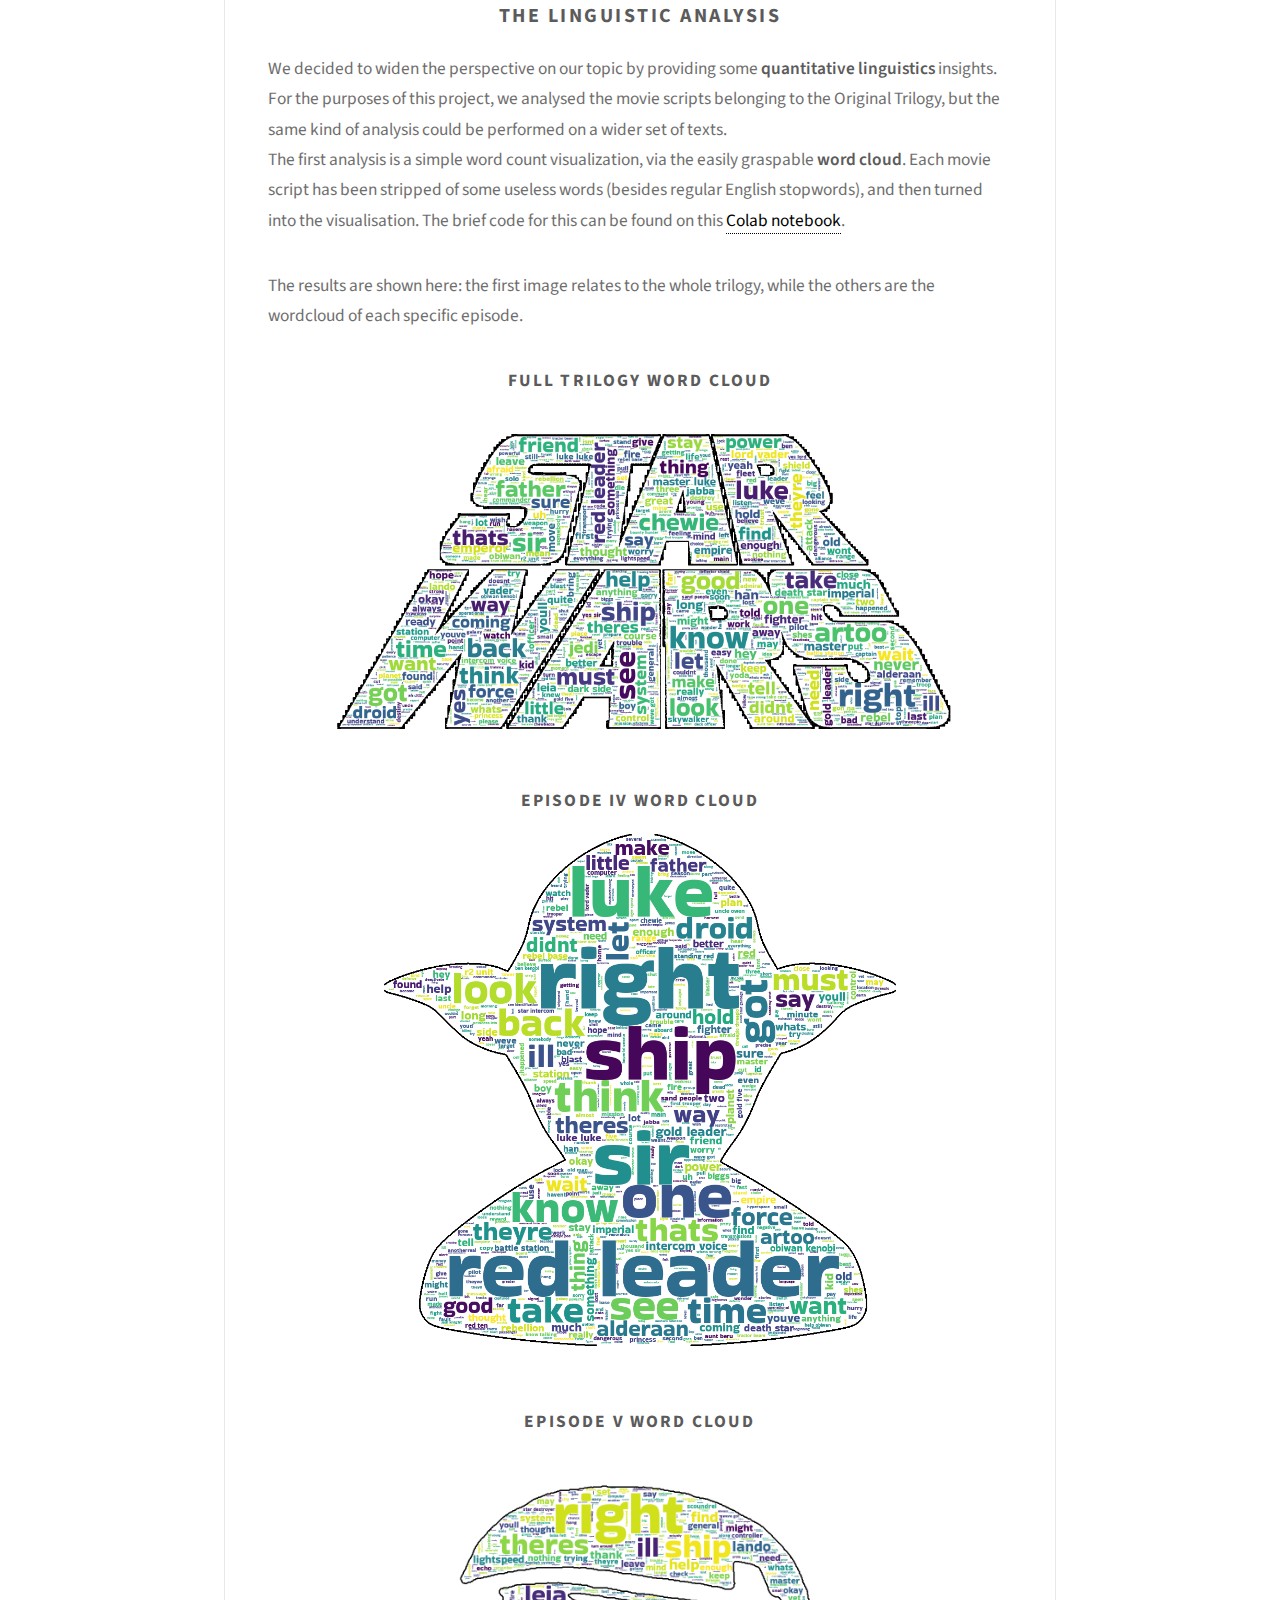
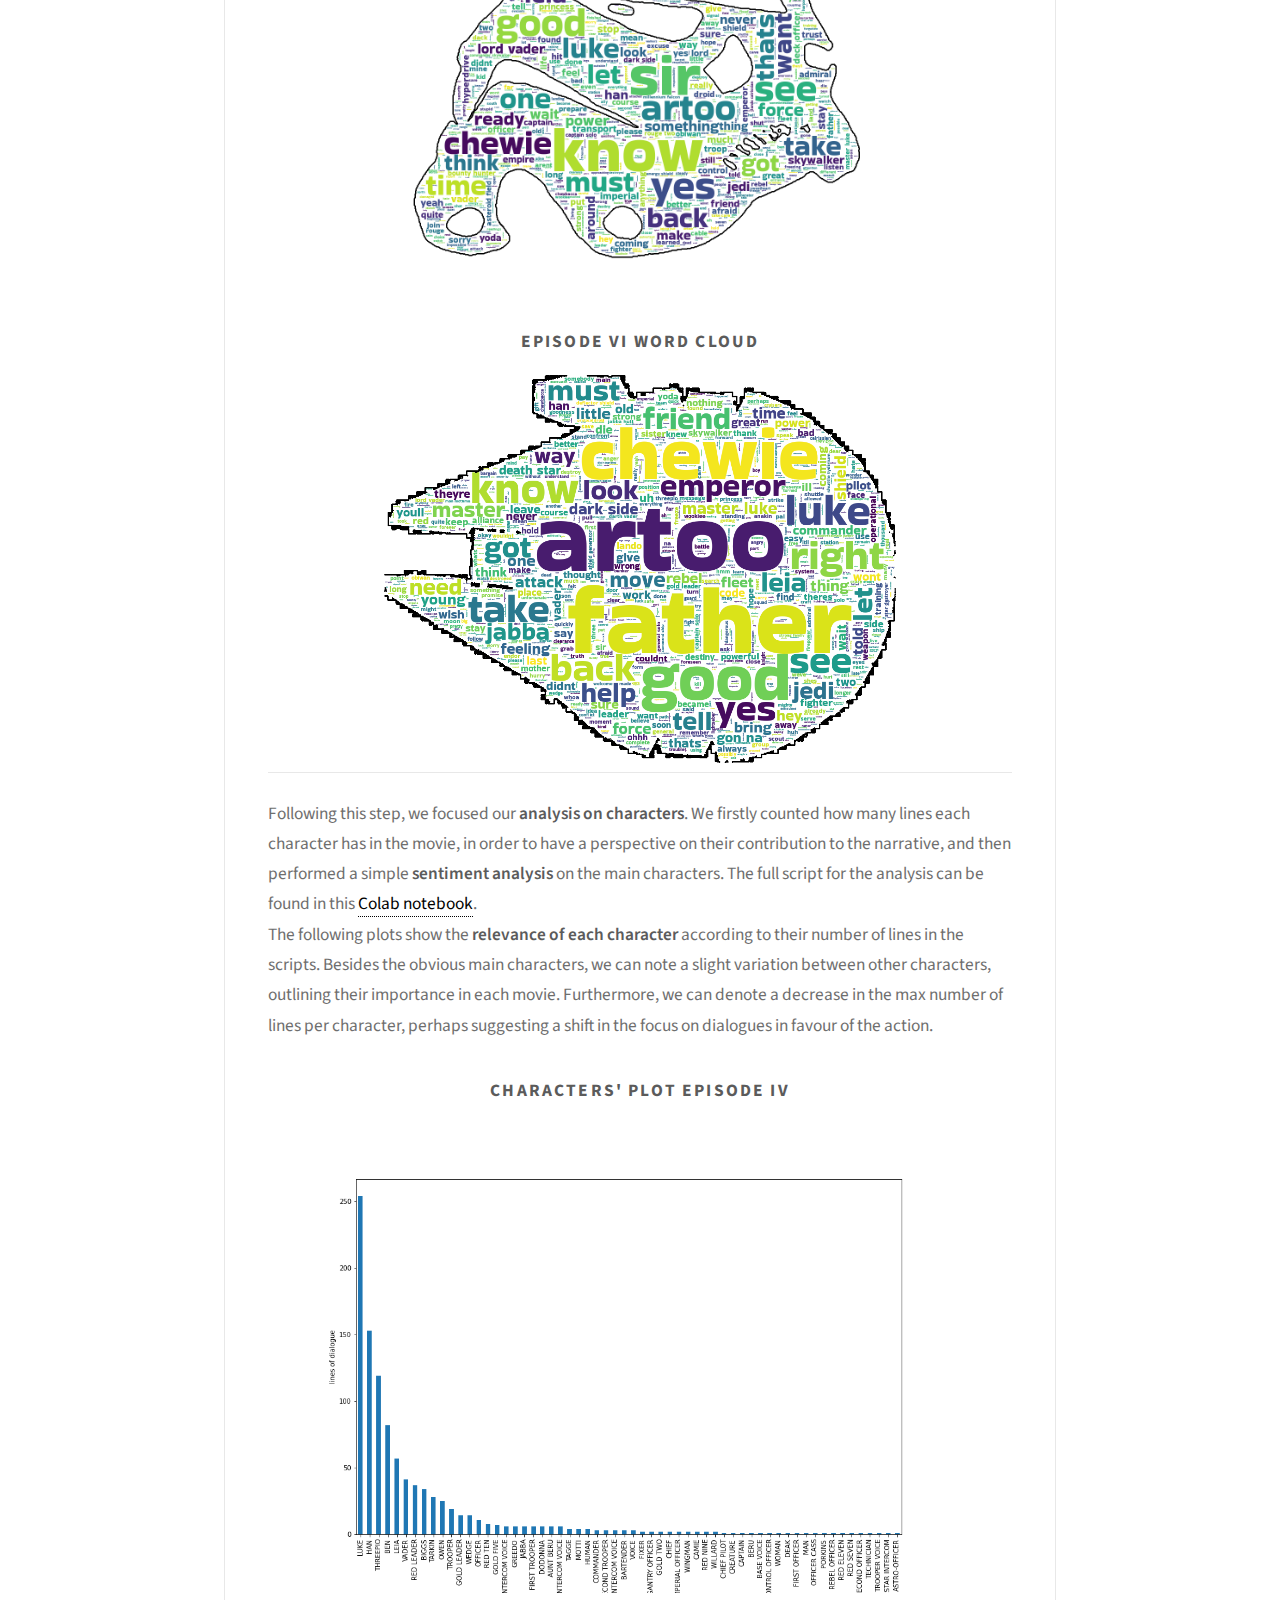
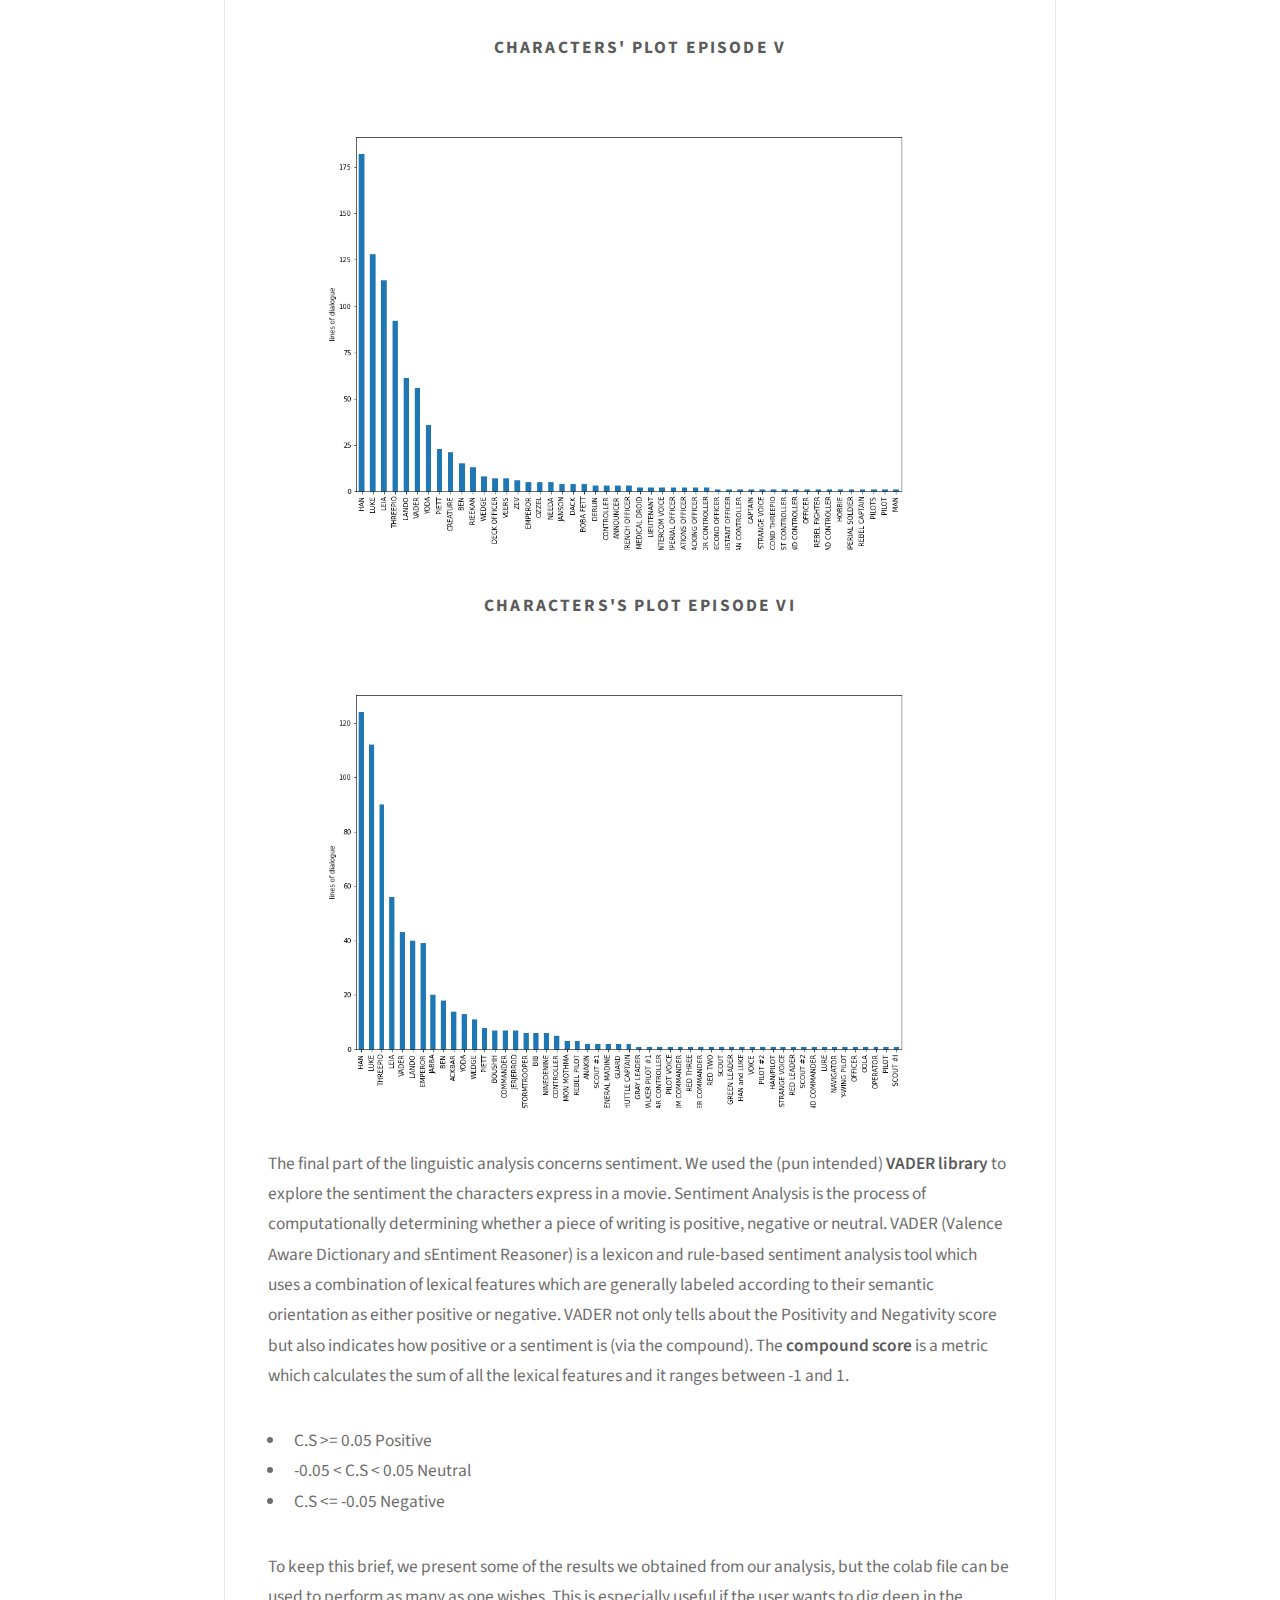
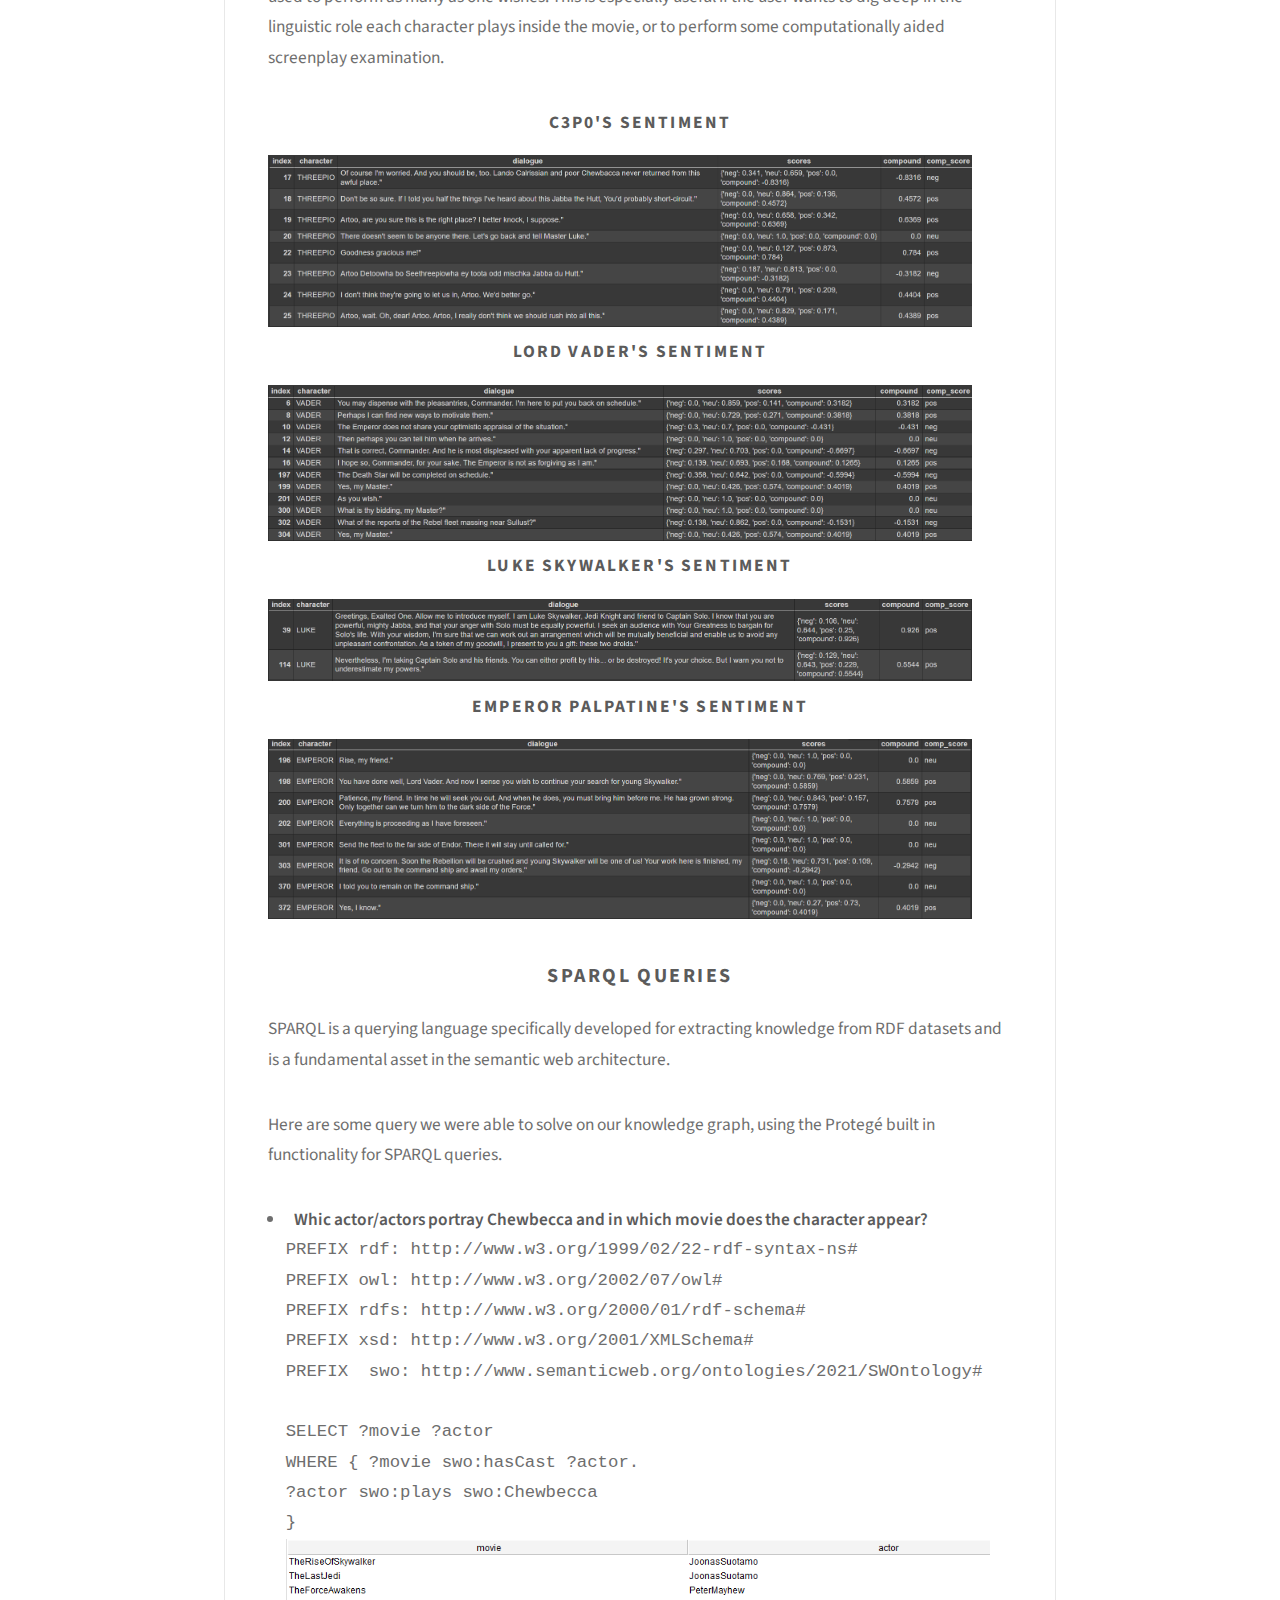
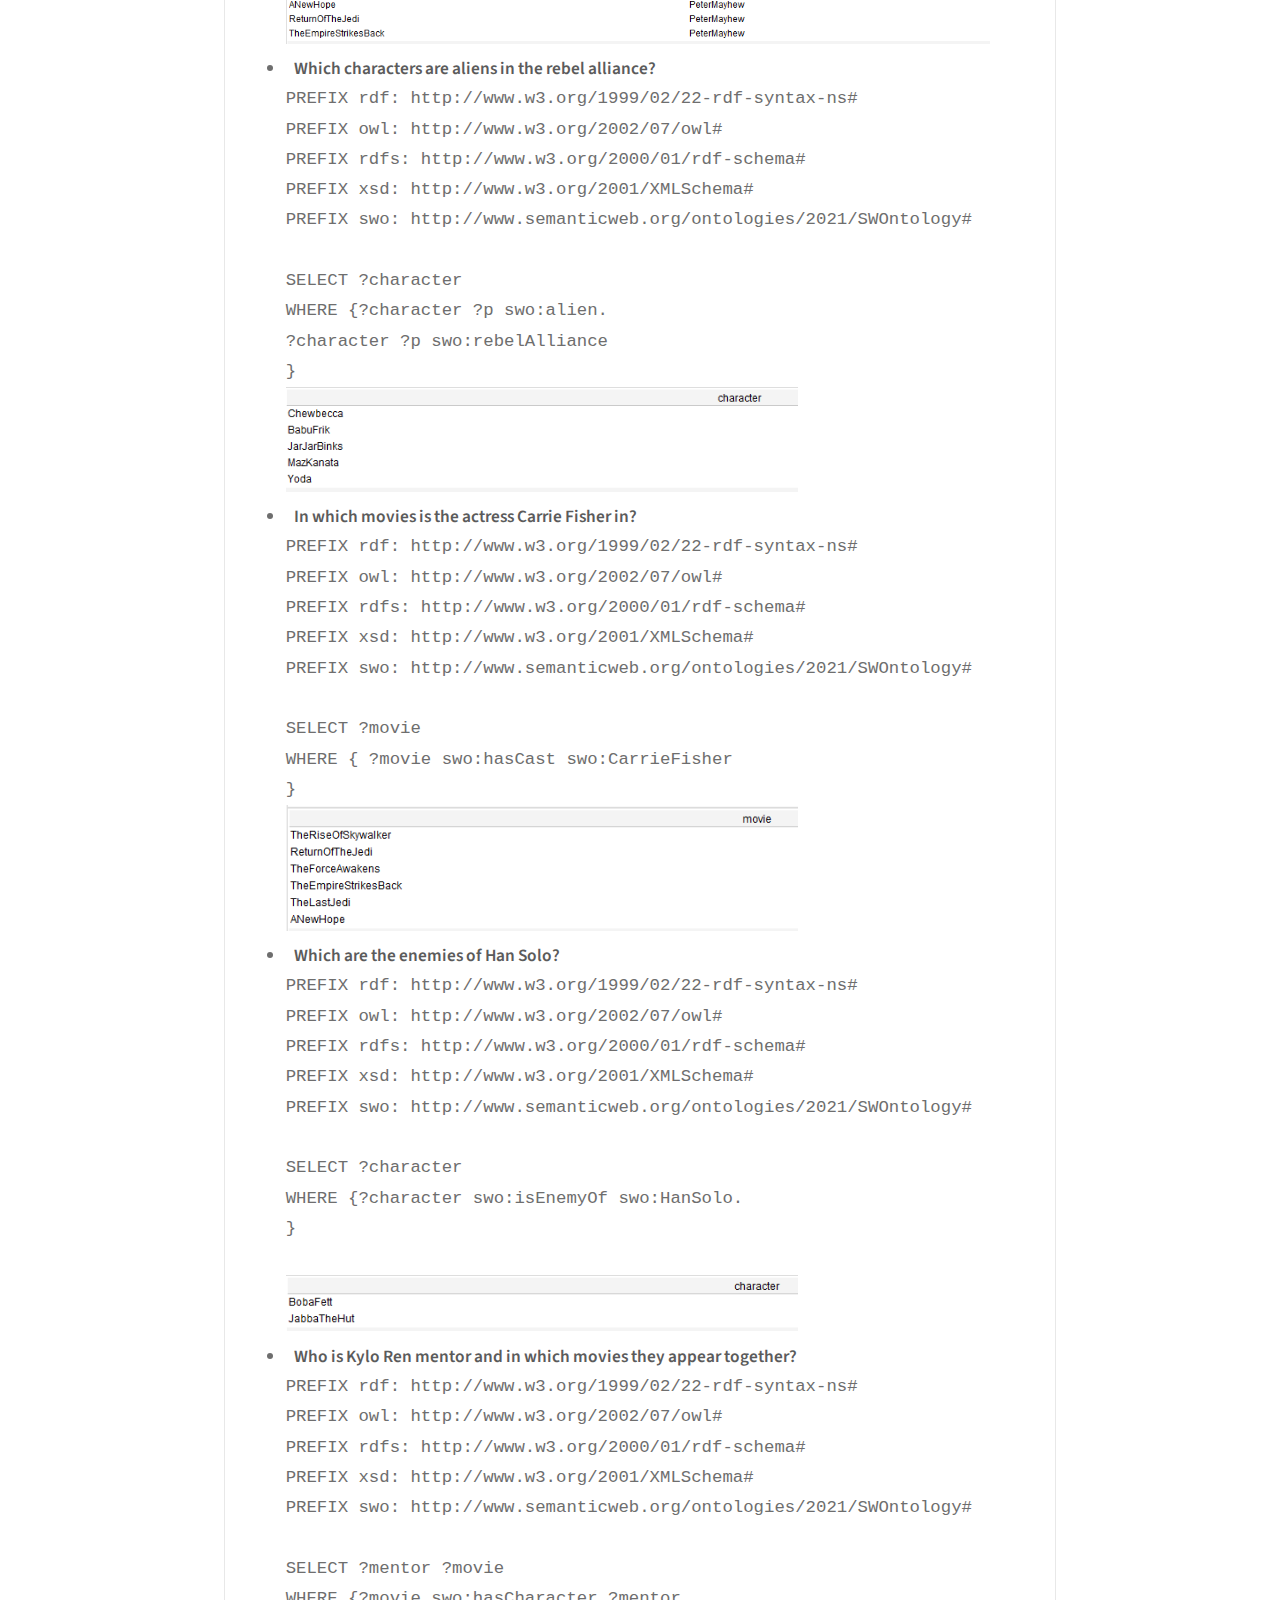
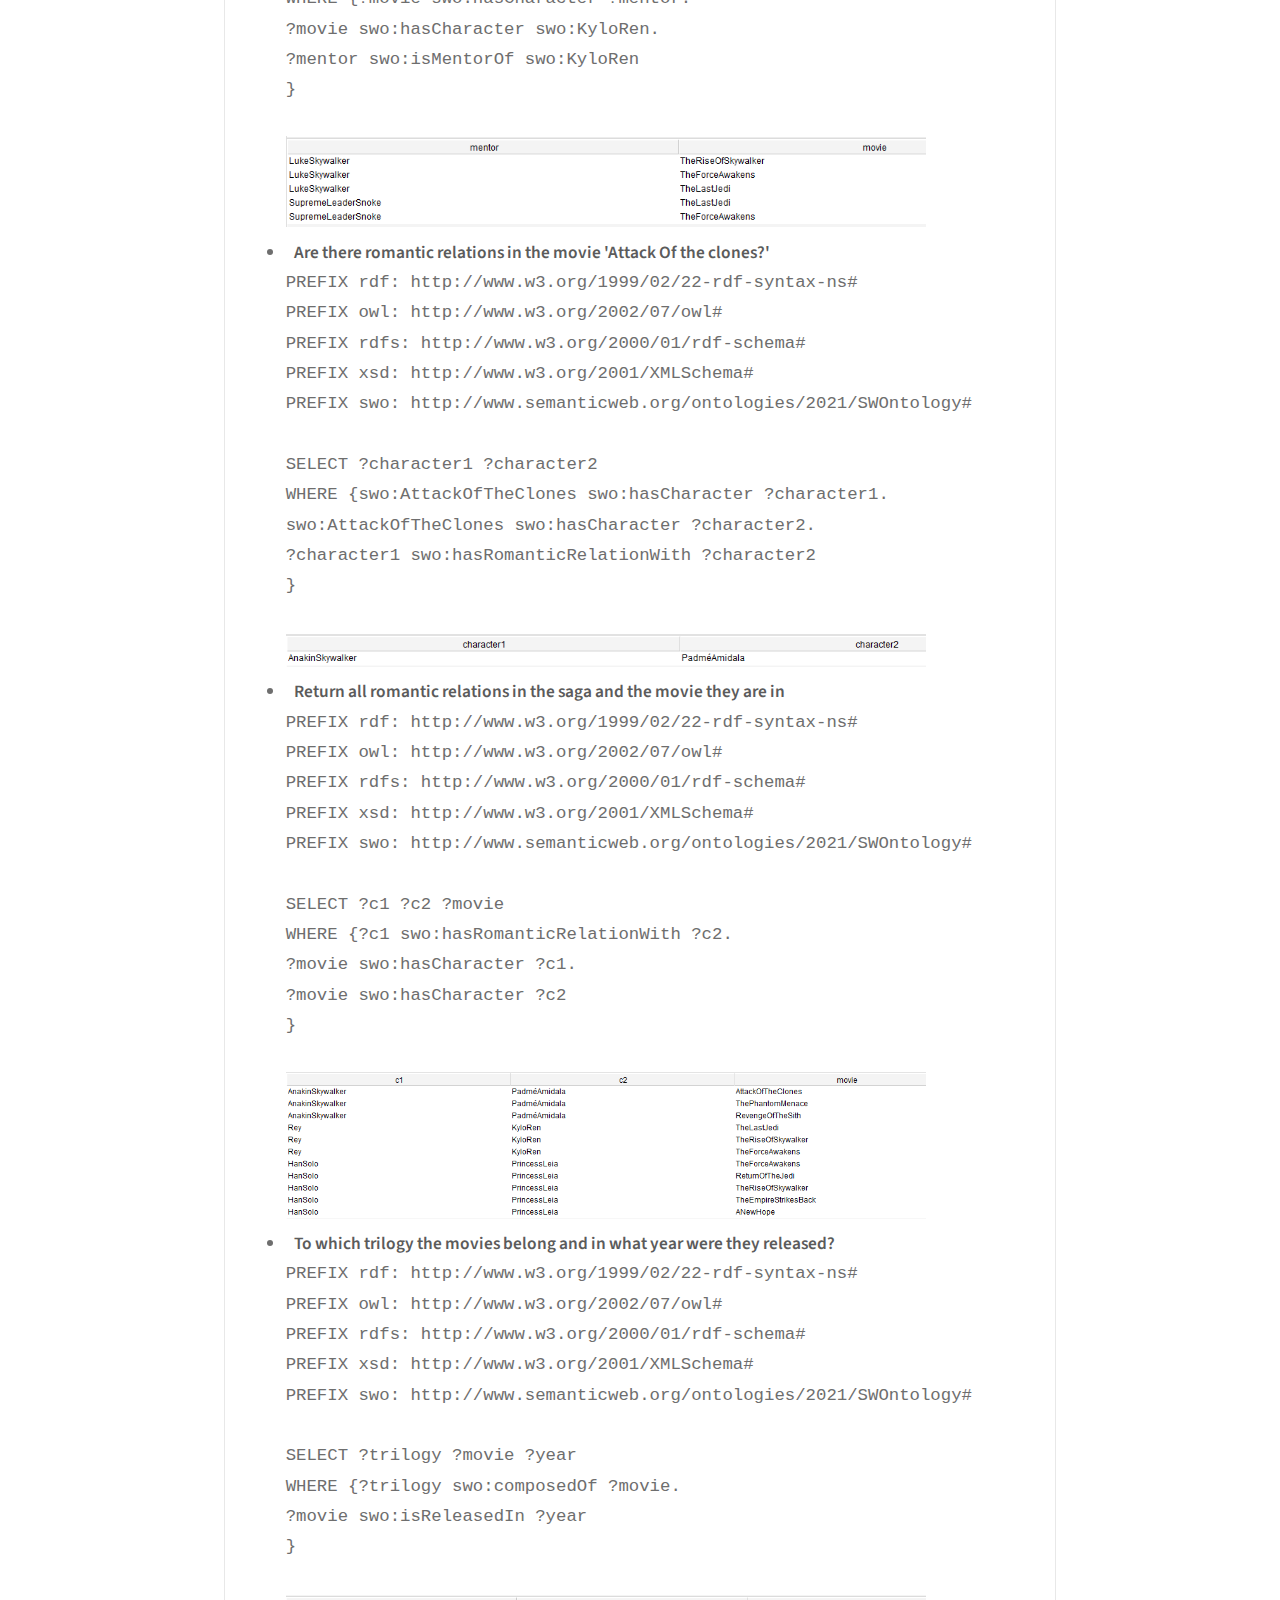
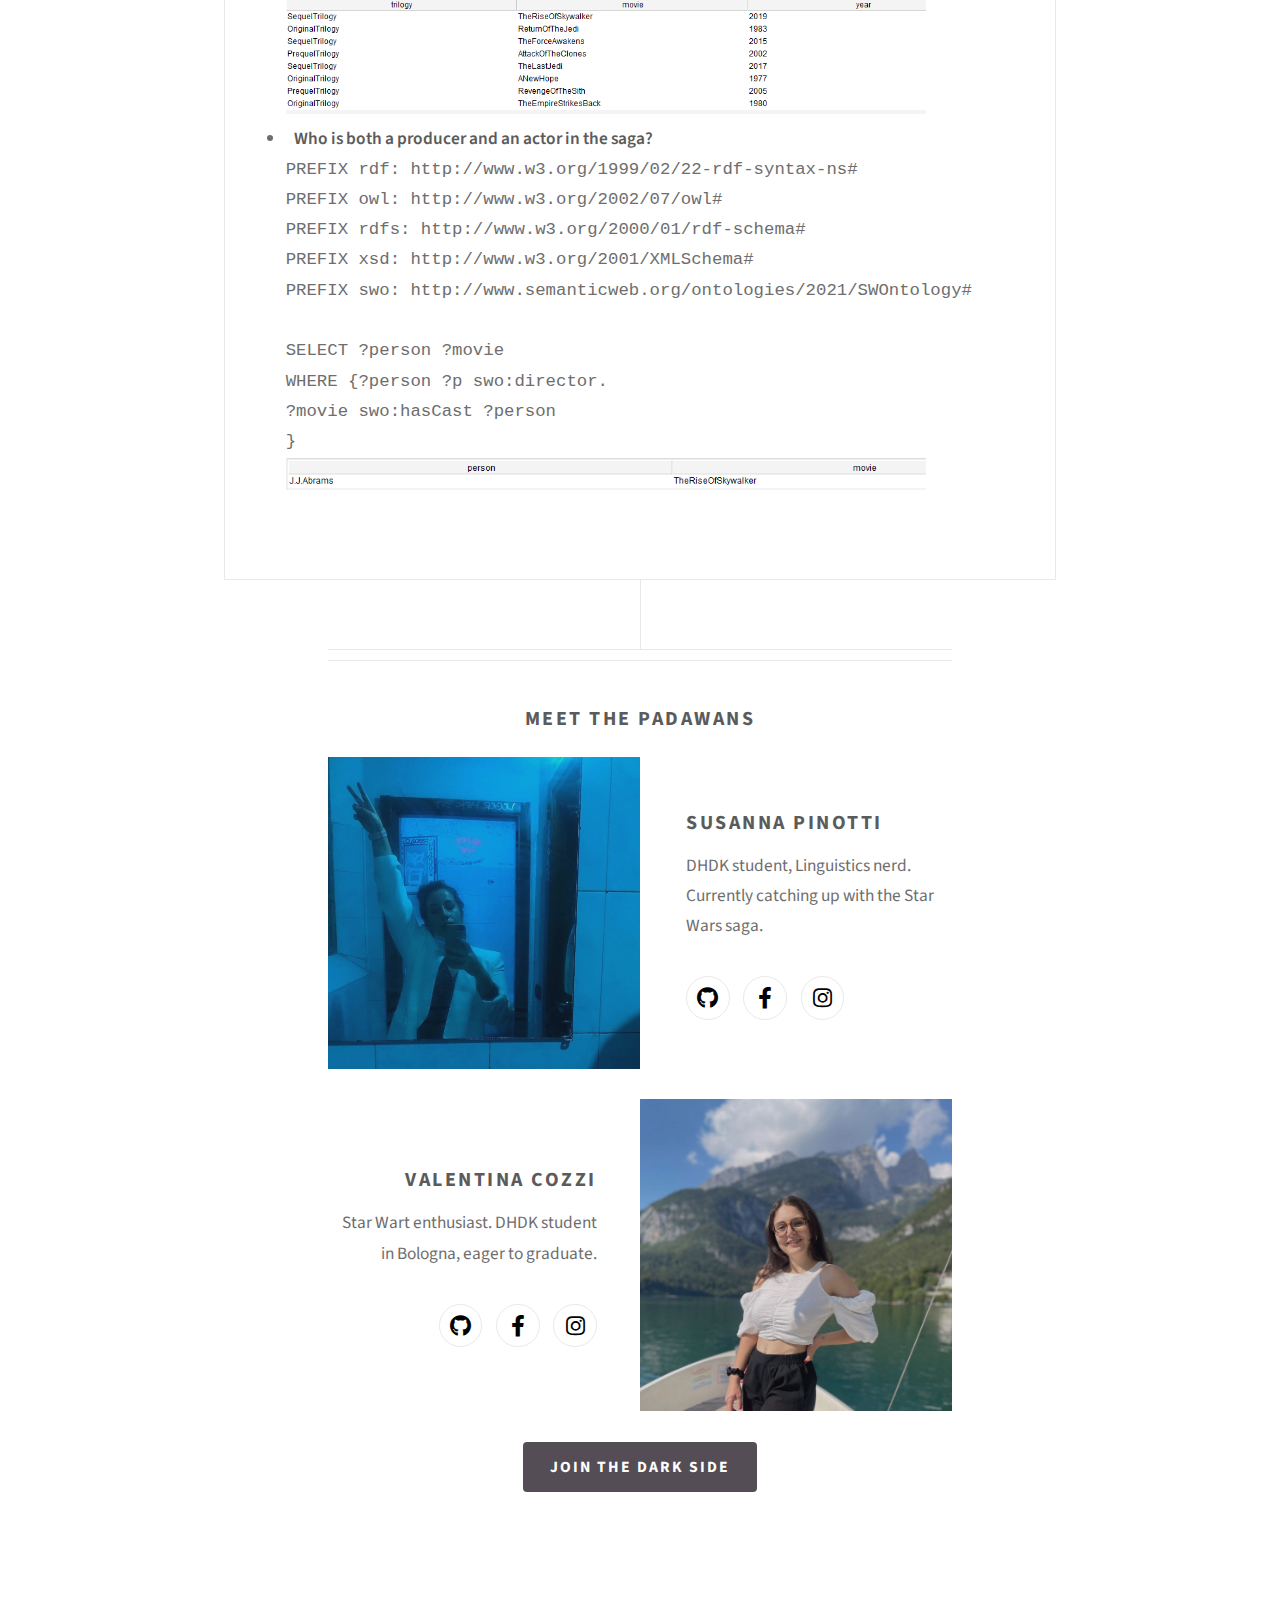
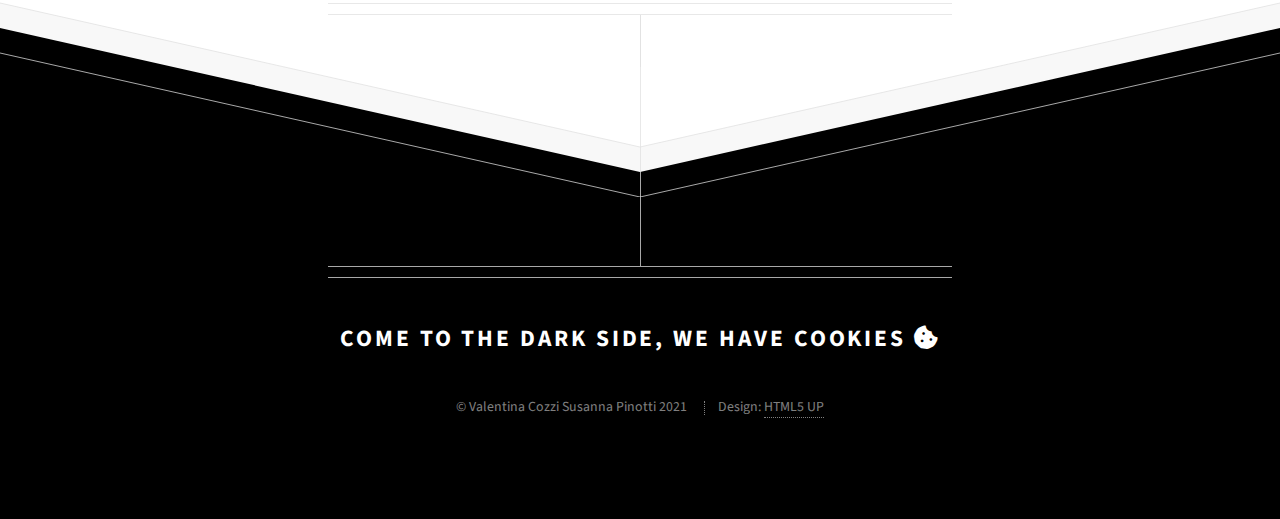
==== commit d7f2564f: "Update index.html" ====
--- a/index.html
+++ b/index.html
@@ -39,7 +39,7 @@
 				</div>
 			</section>
 			<section class="feature right">
-				<a href="#ontology" class="image icon solid fas fa-project-diagram"><img src="C:\Users\susyp\Documents\GitHub\SWOntology\images\cg-lightsaber-2.jpg"
+				<a href="#ontology" class="image icon solid fas fa-project-diagram"><img src="images\cg-lightsaber-2.jpg"
 					style="width: 50vw; min-width: 330px;" /></a>
 				<div class="content">
 					<h3>The Ontology</h3>
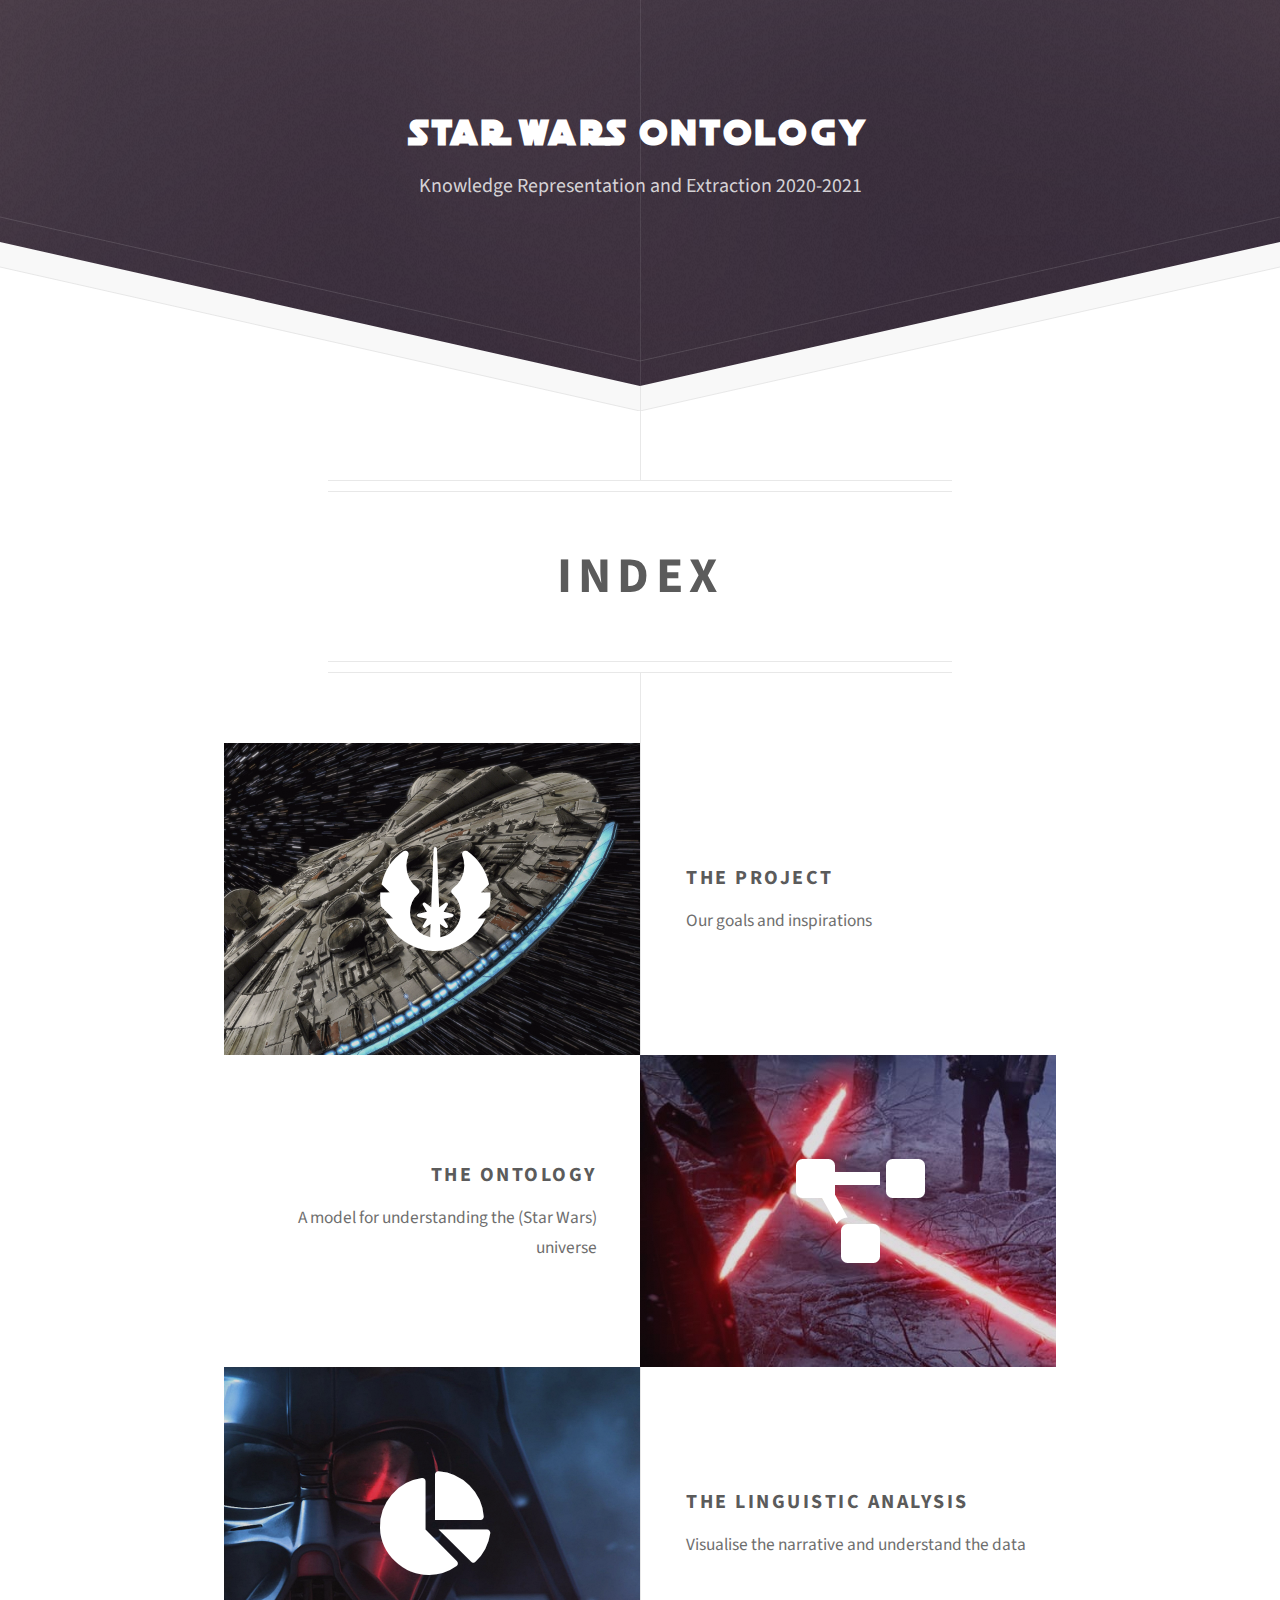
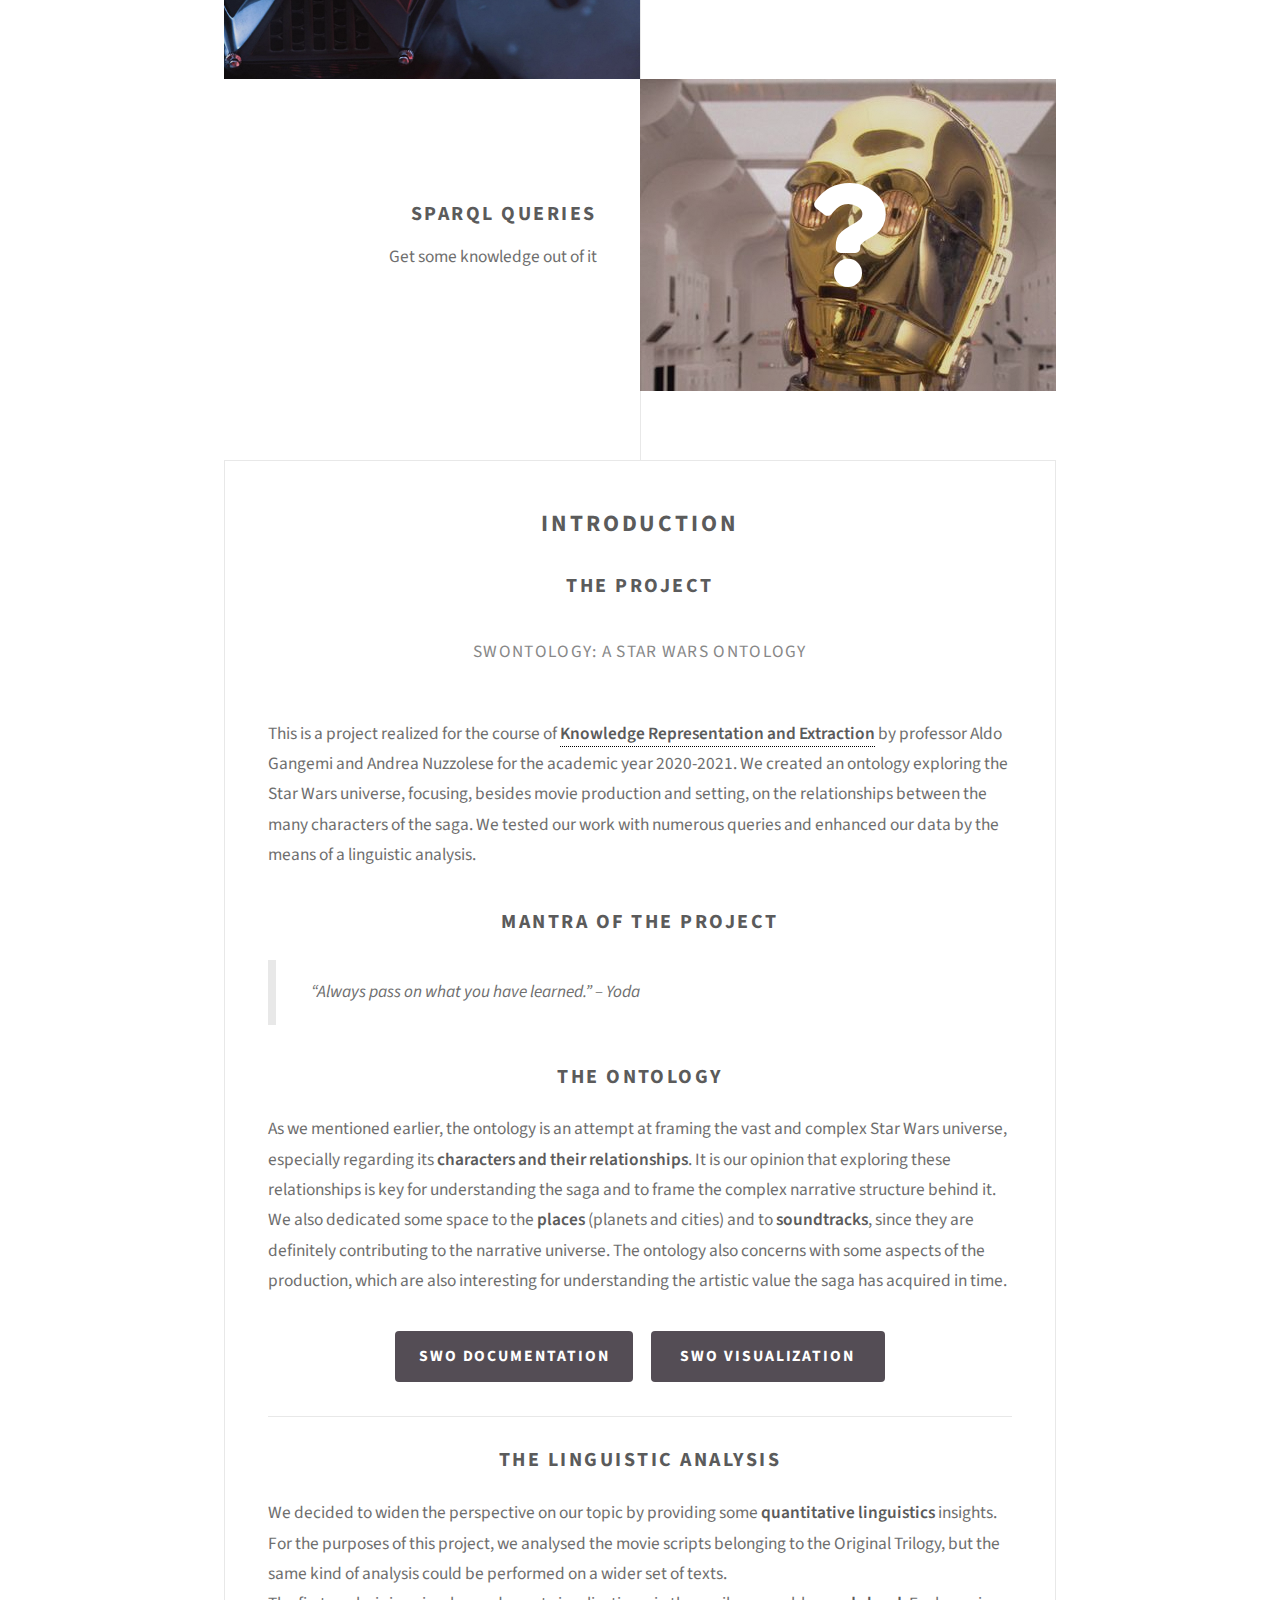
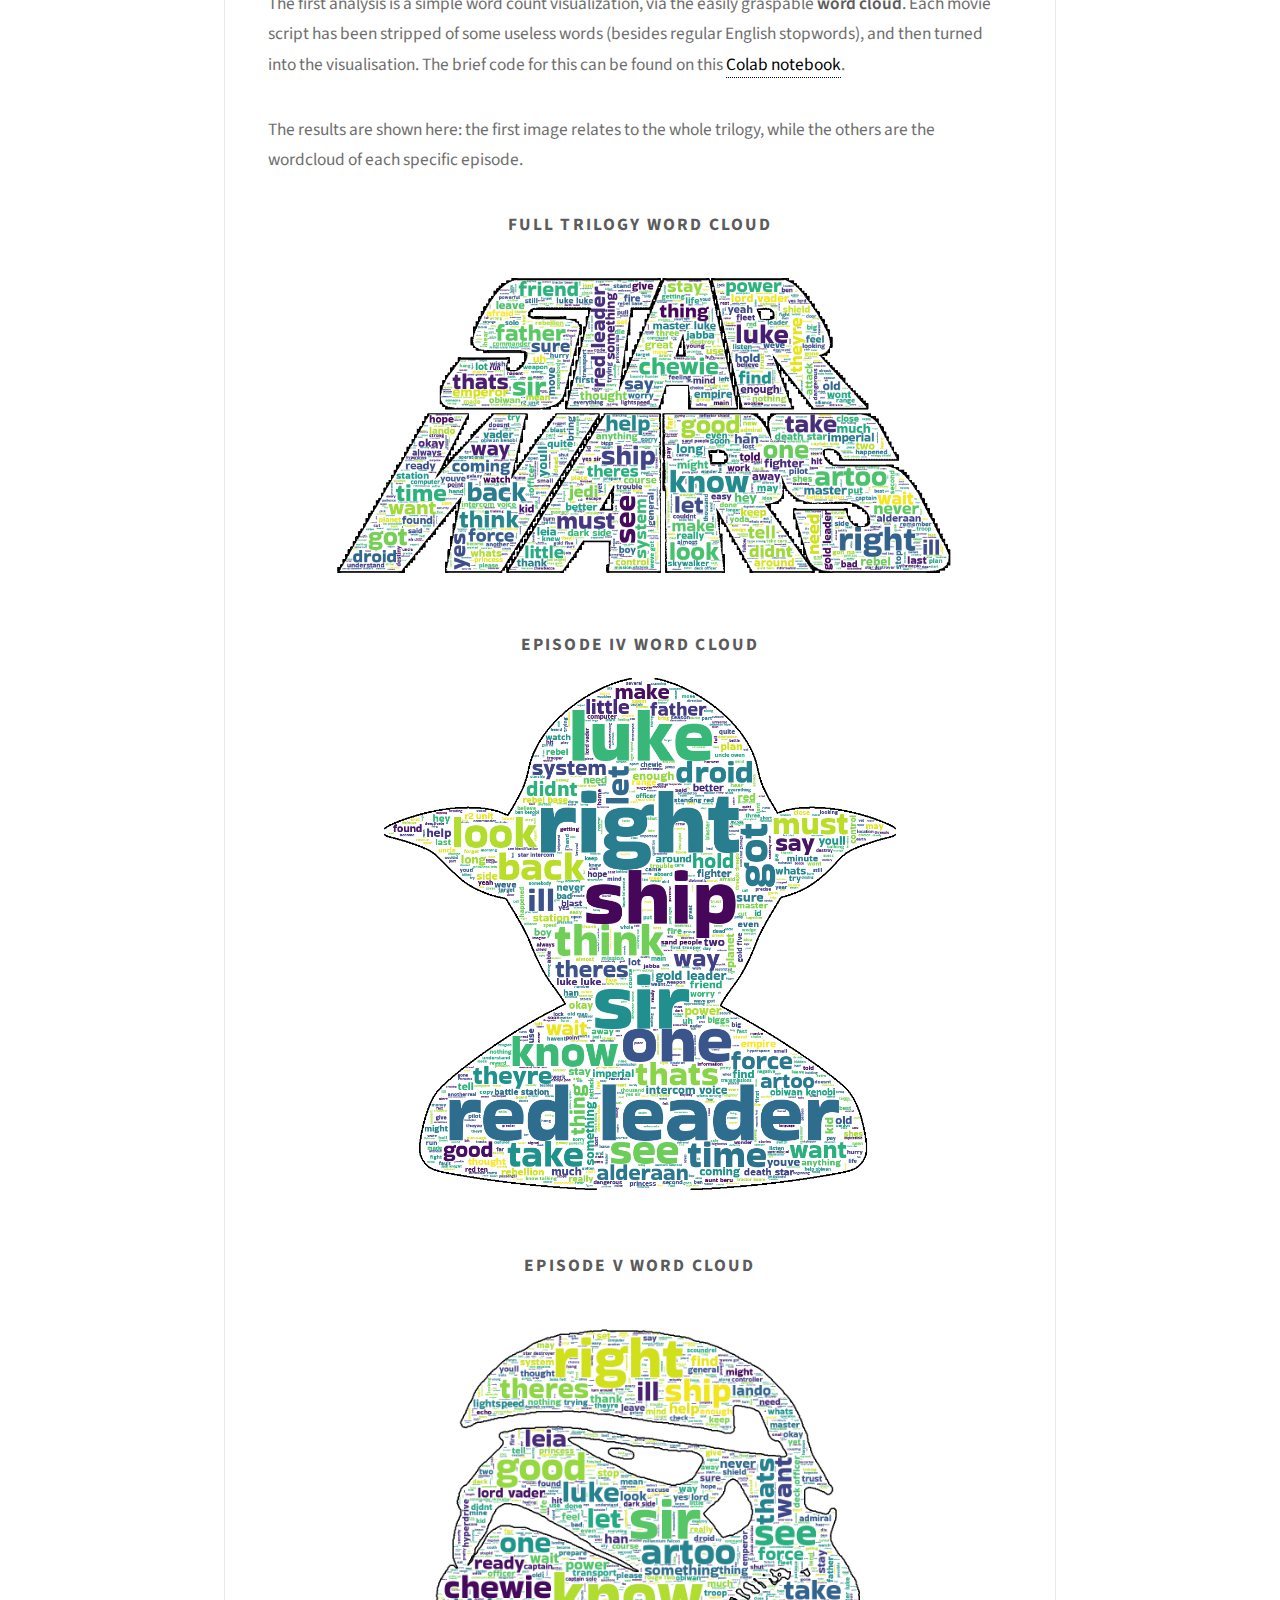
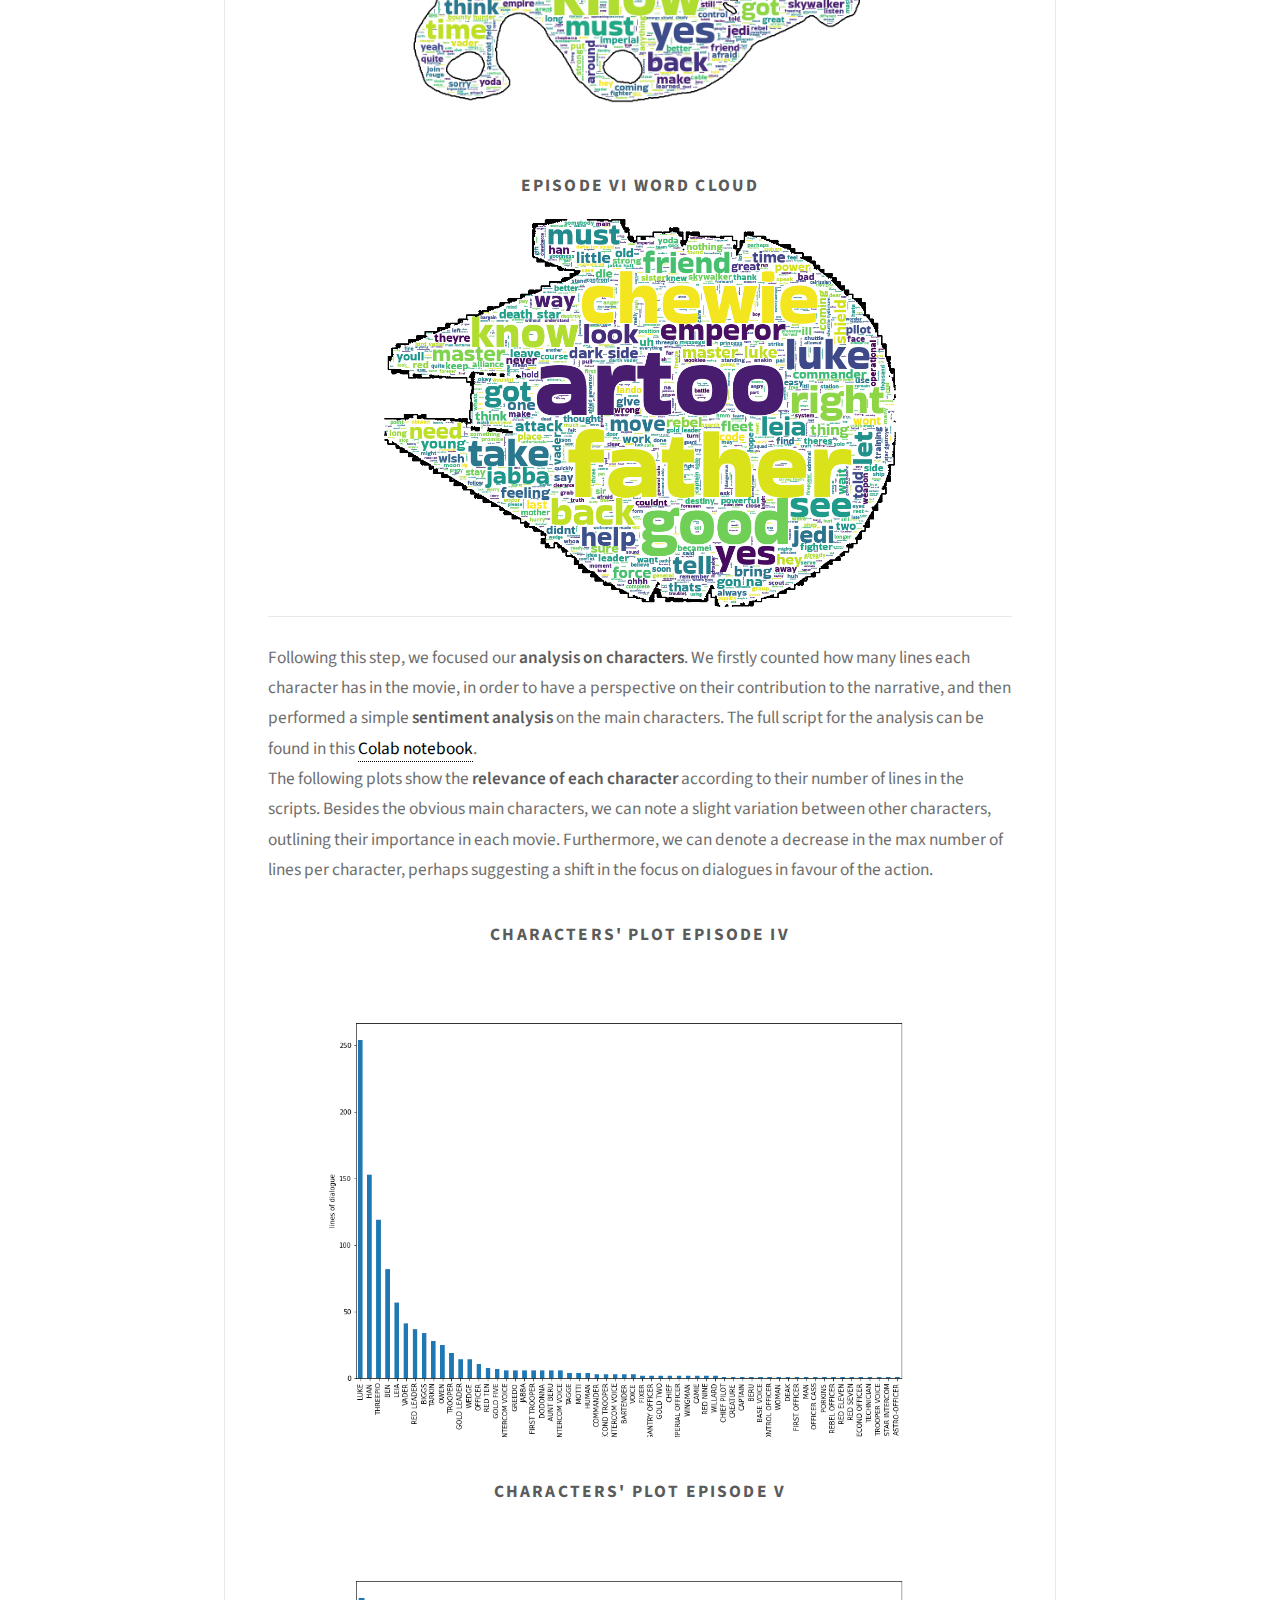
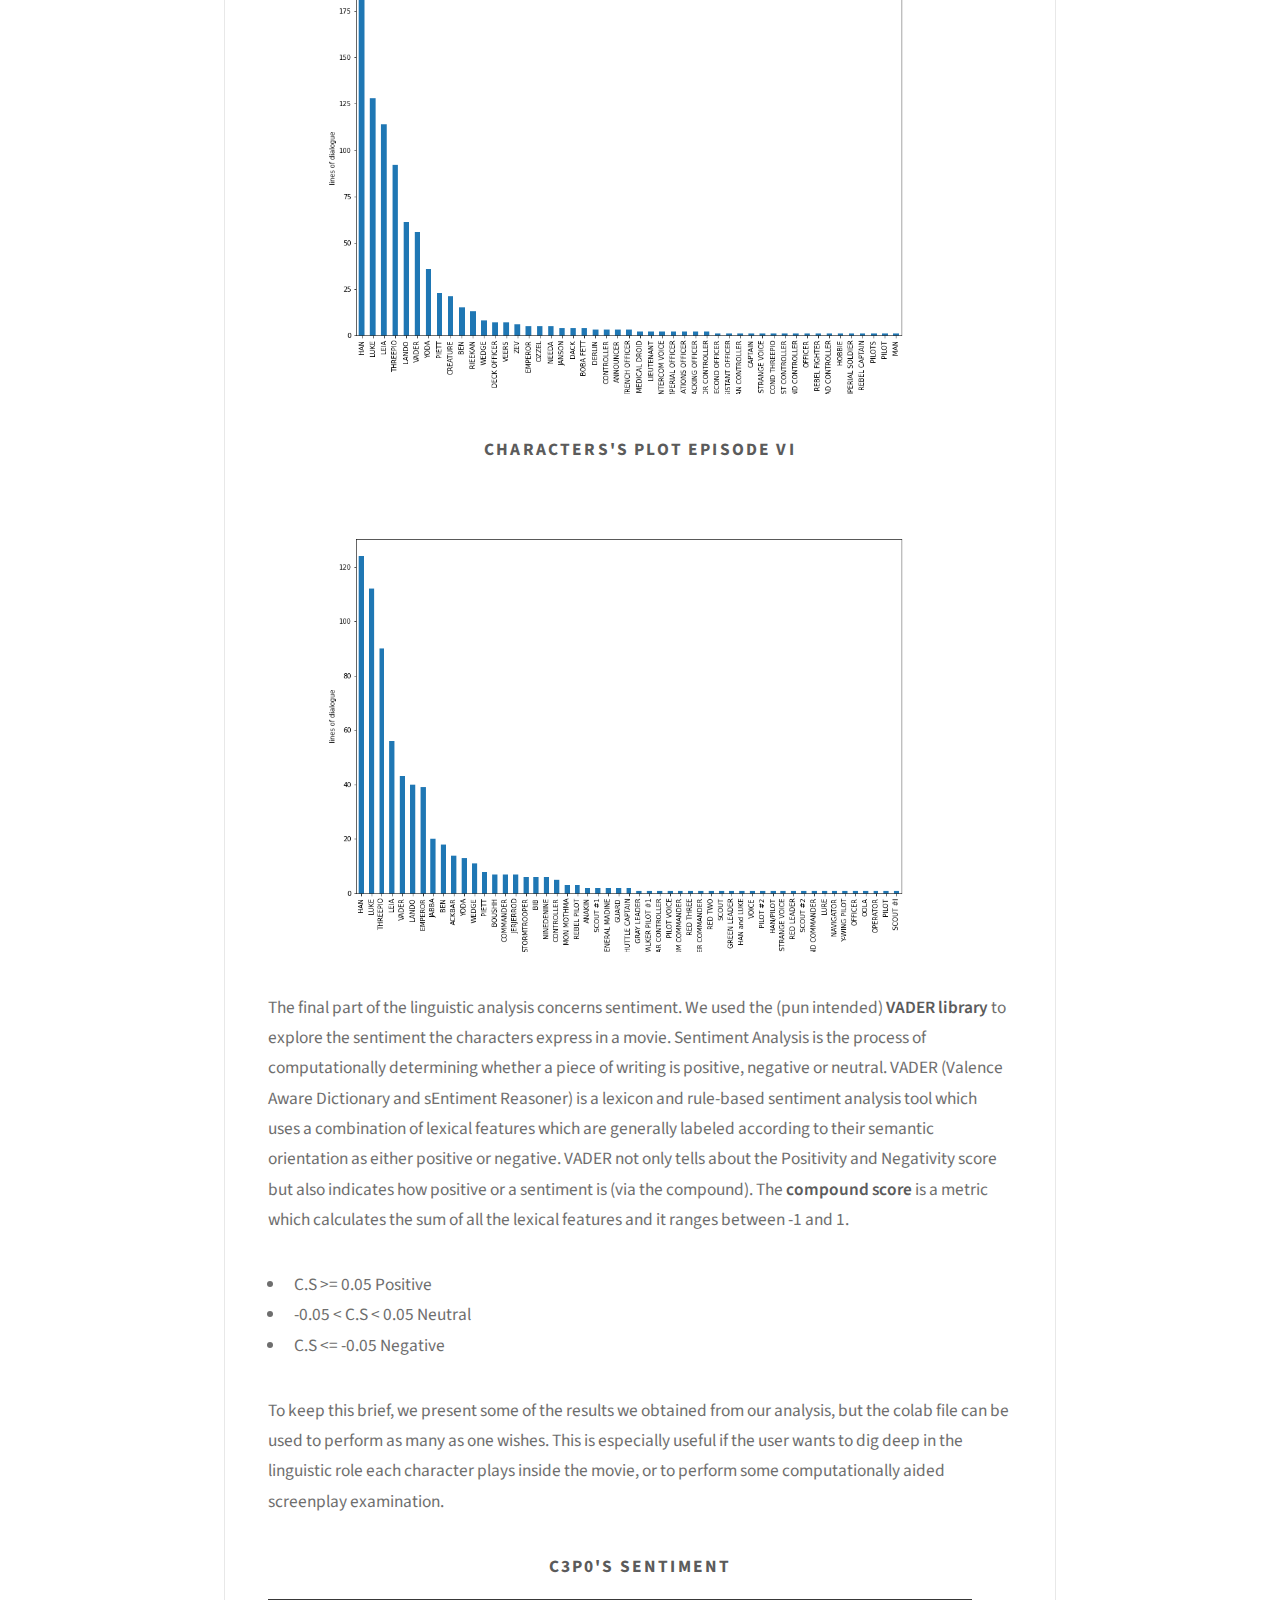
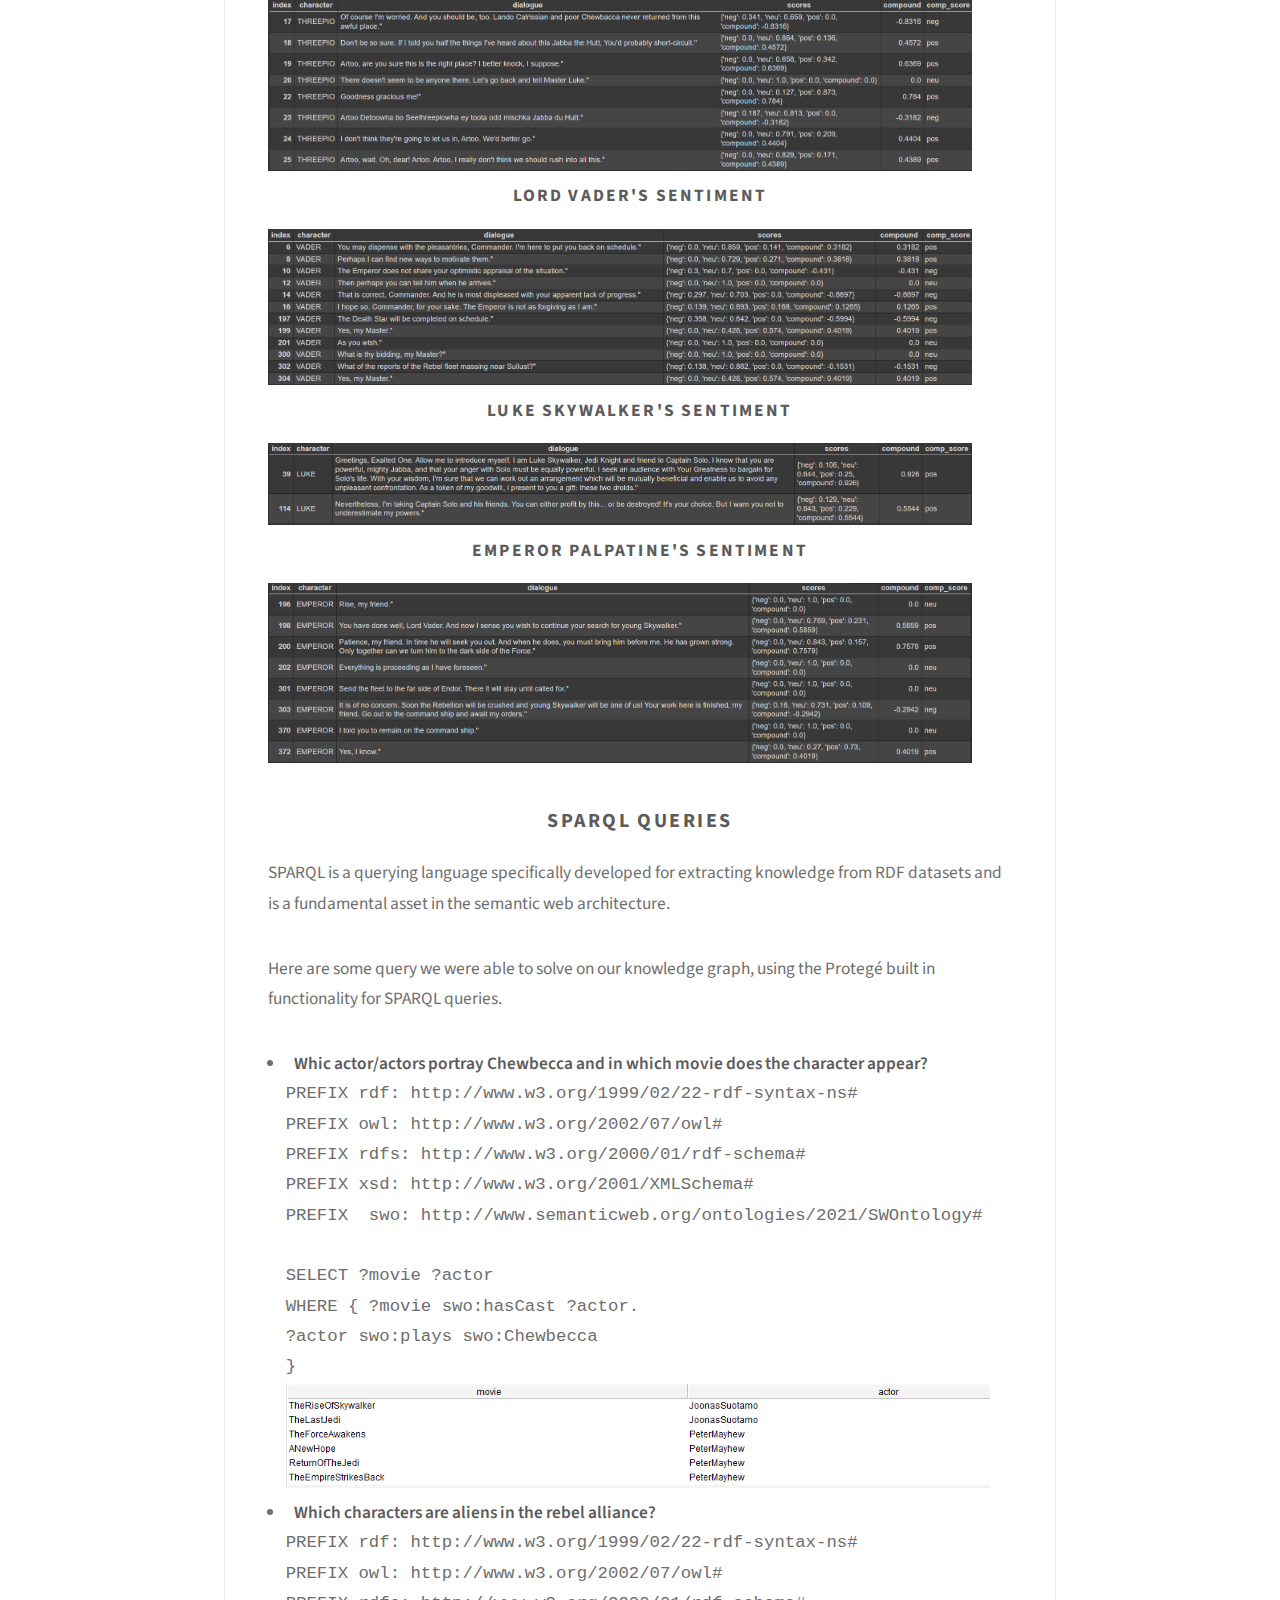
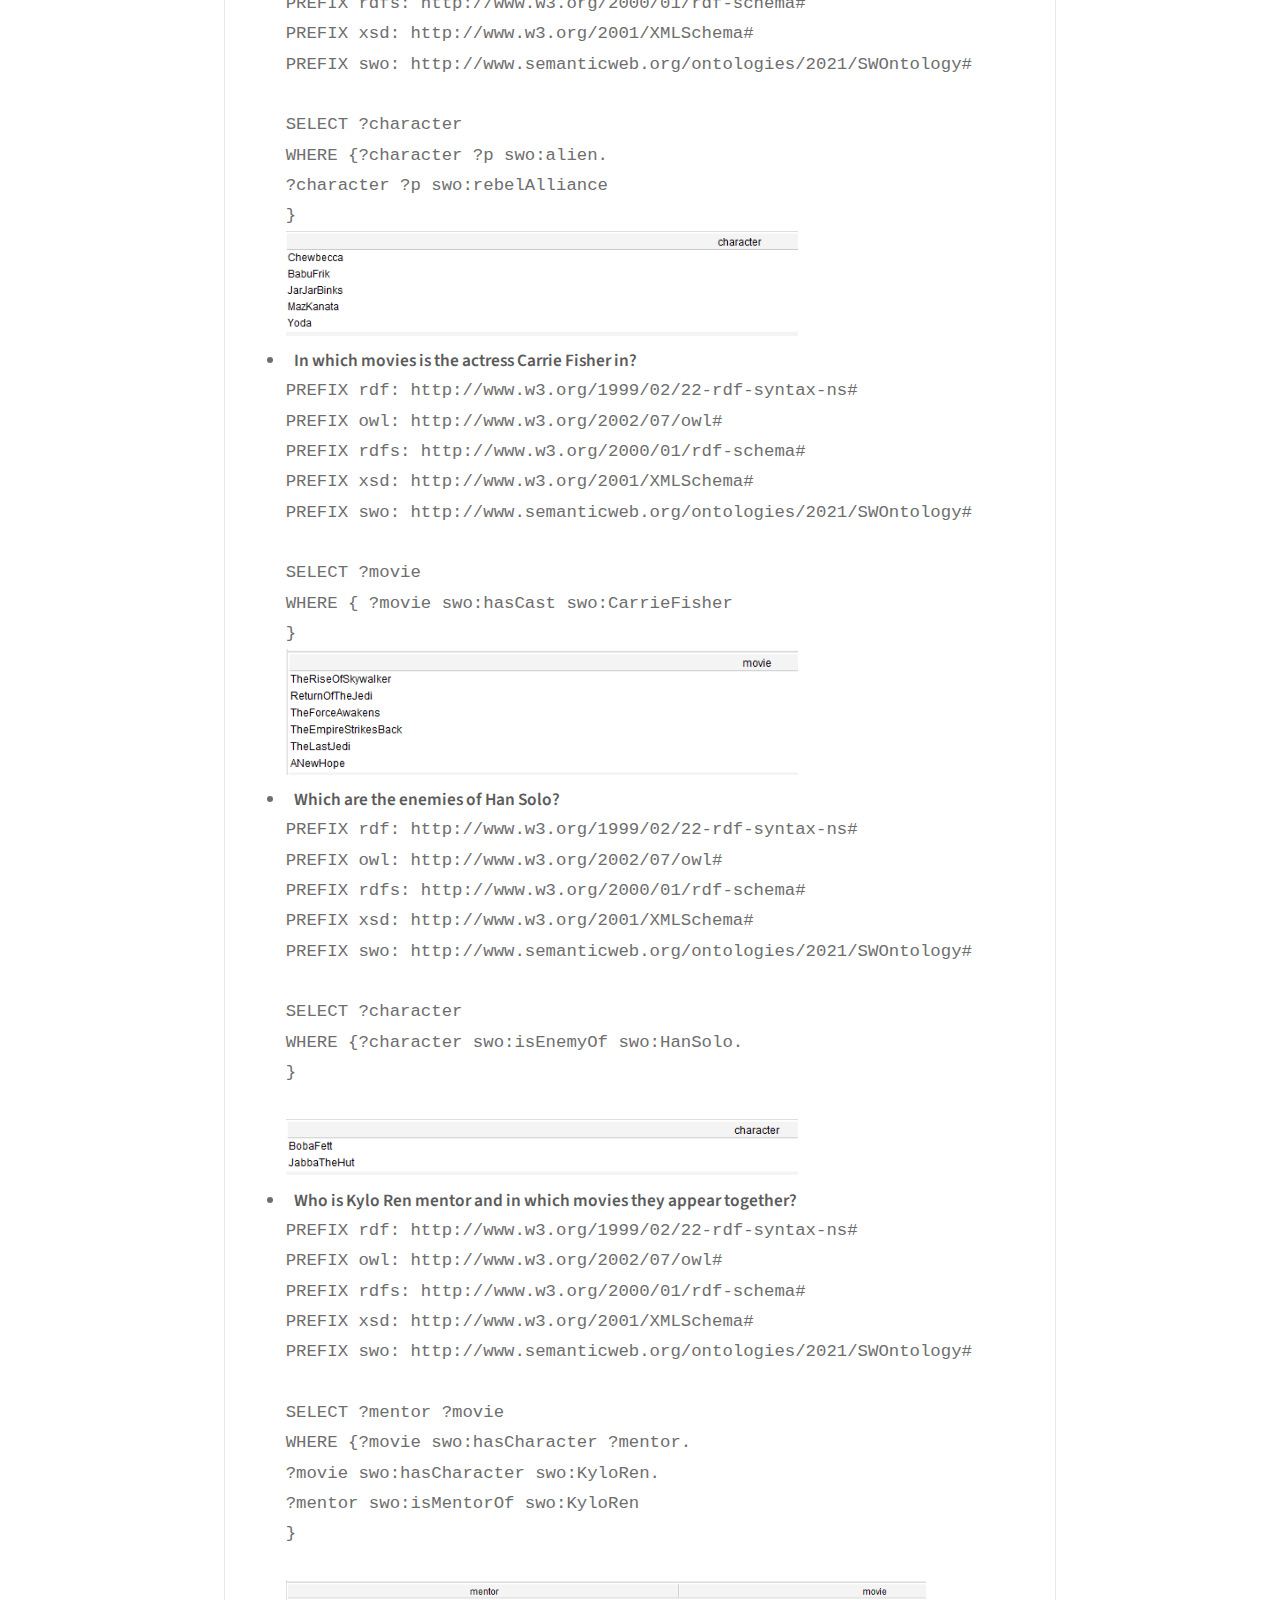
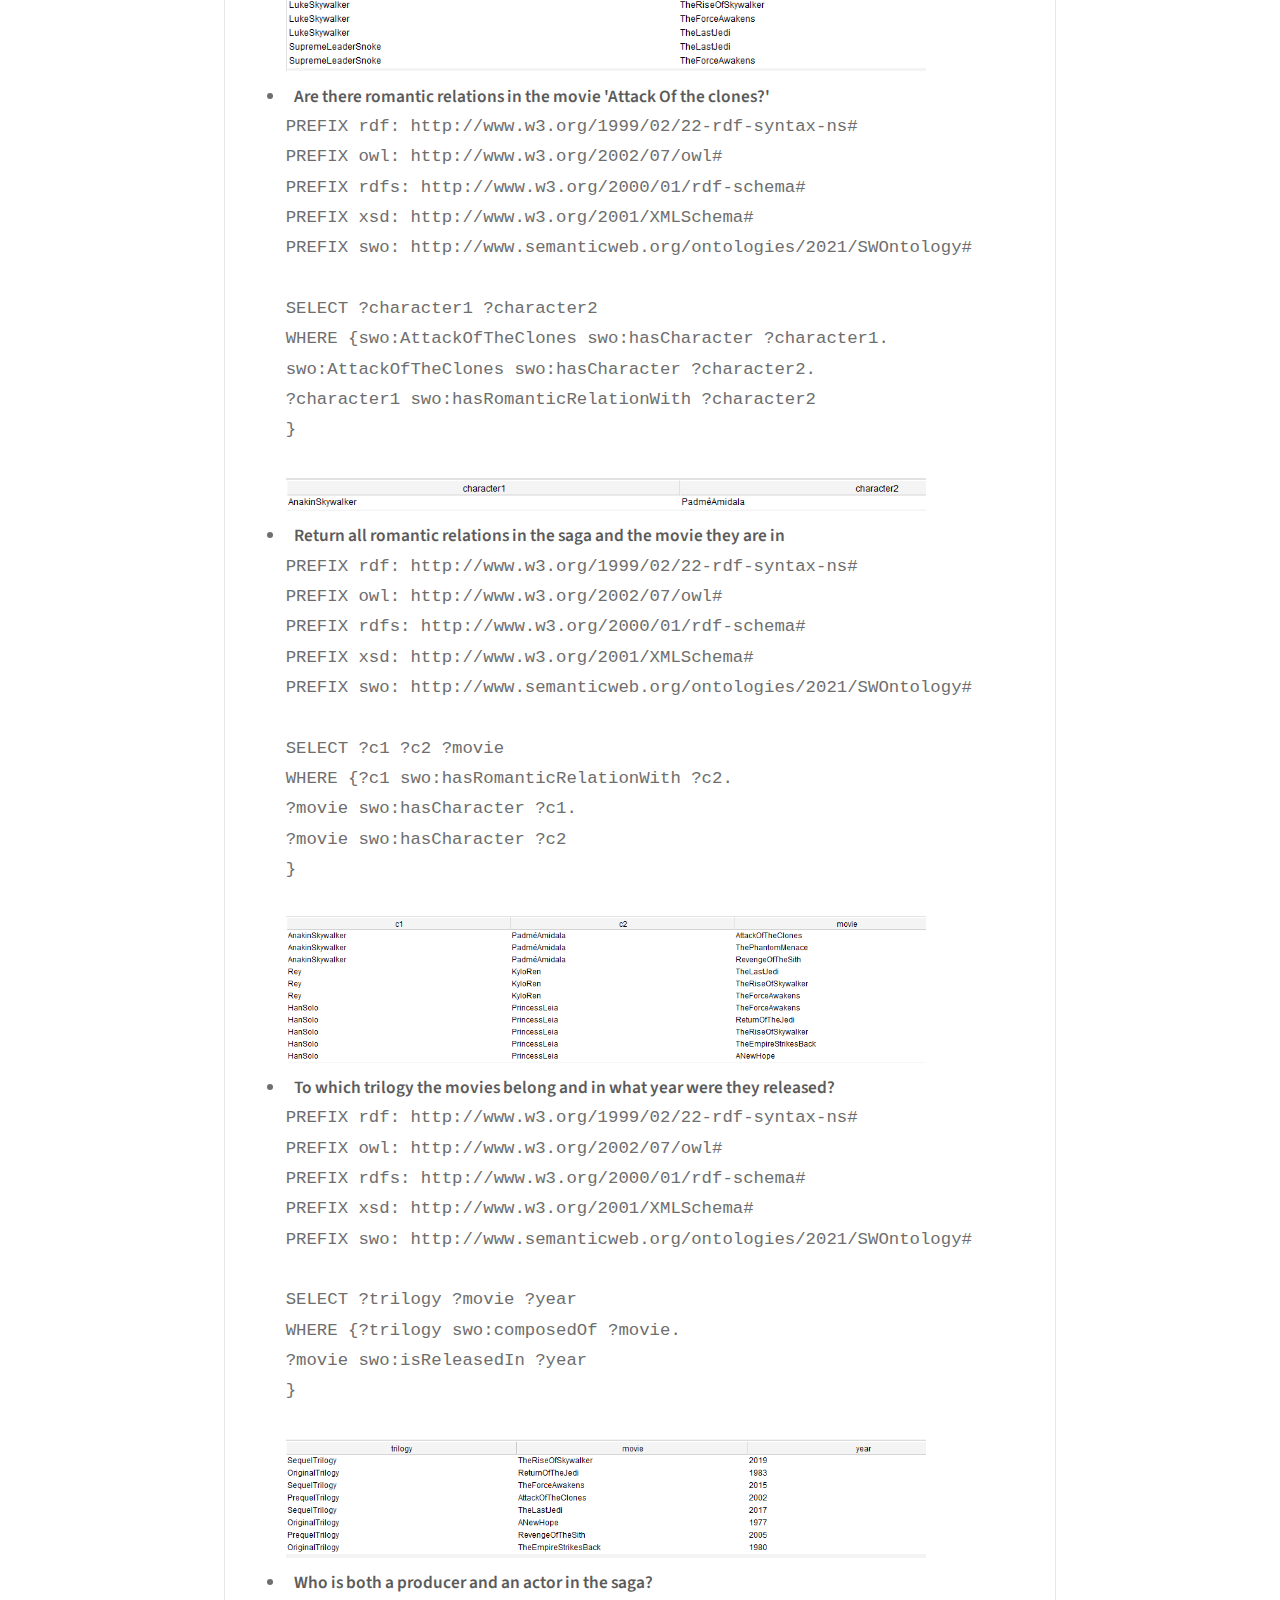
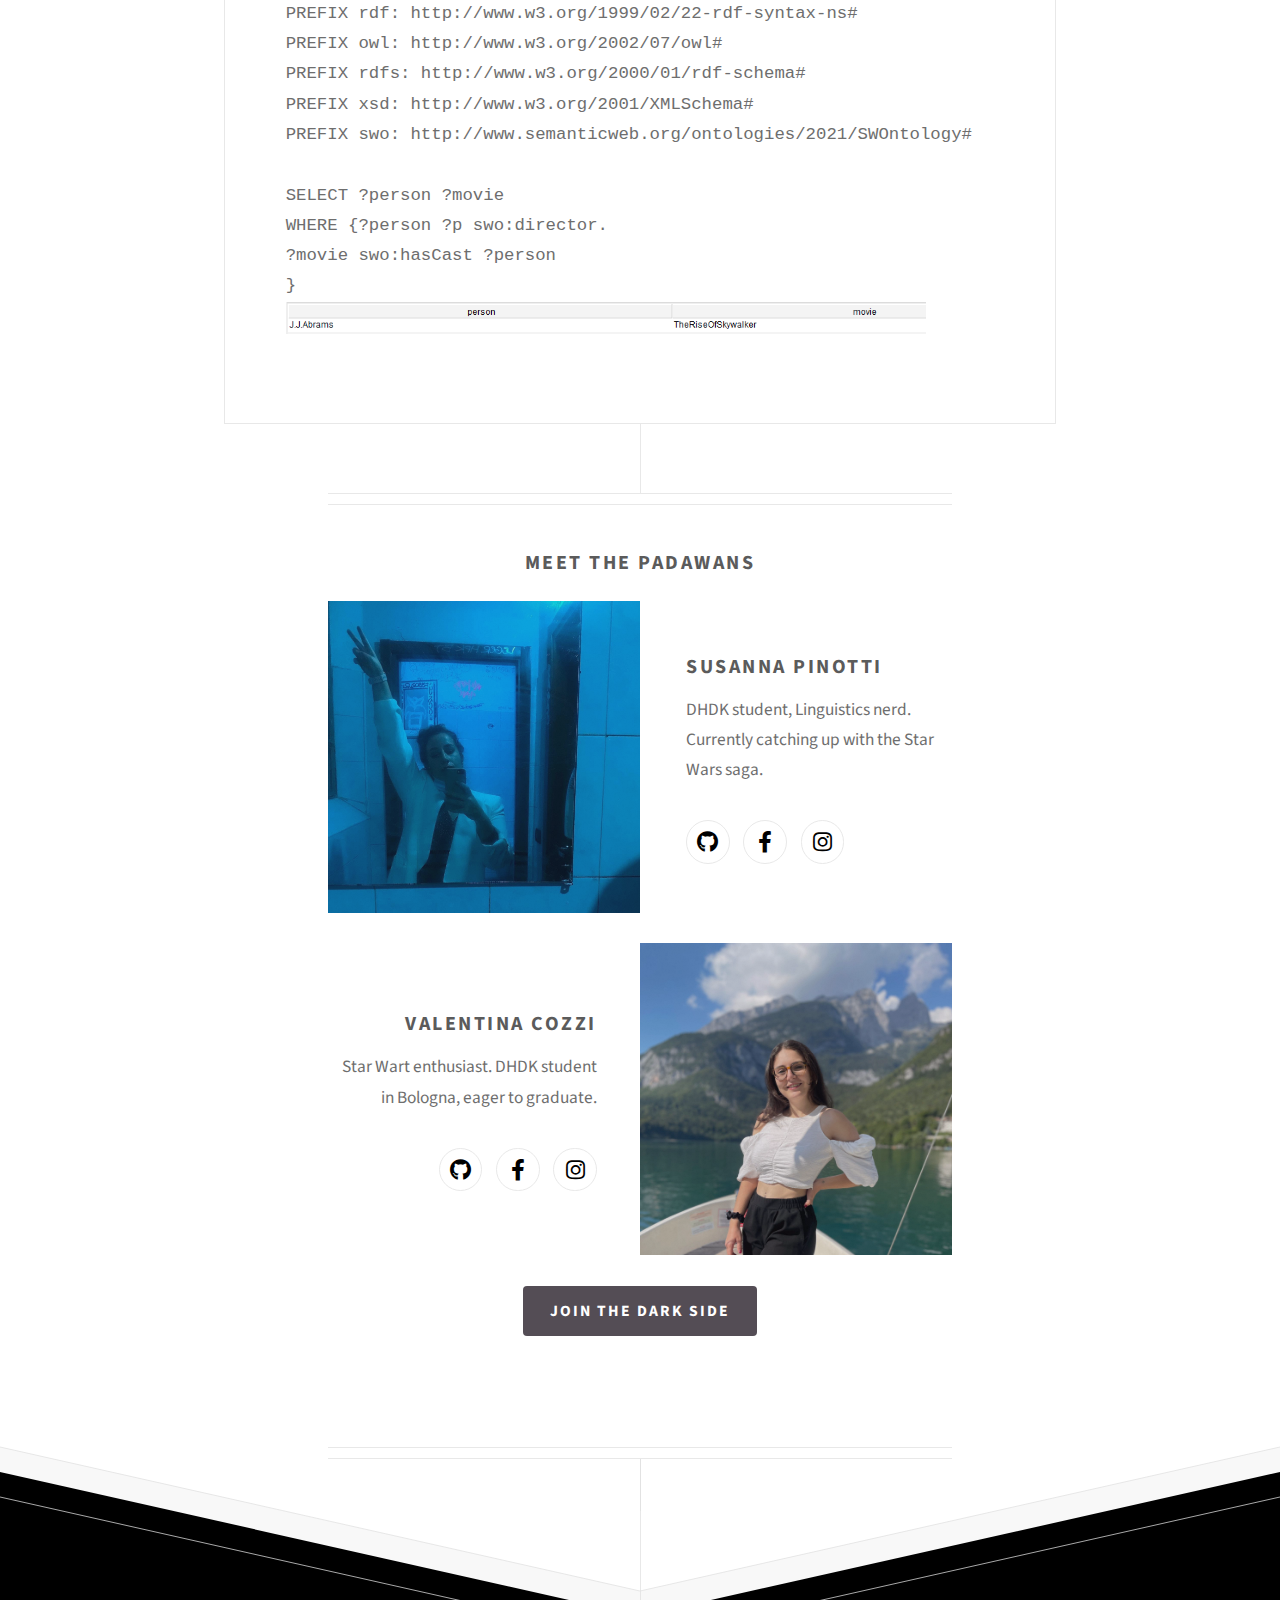
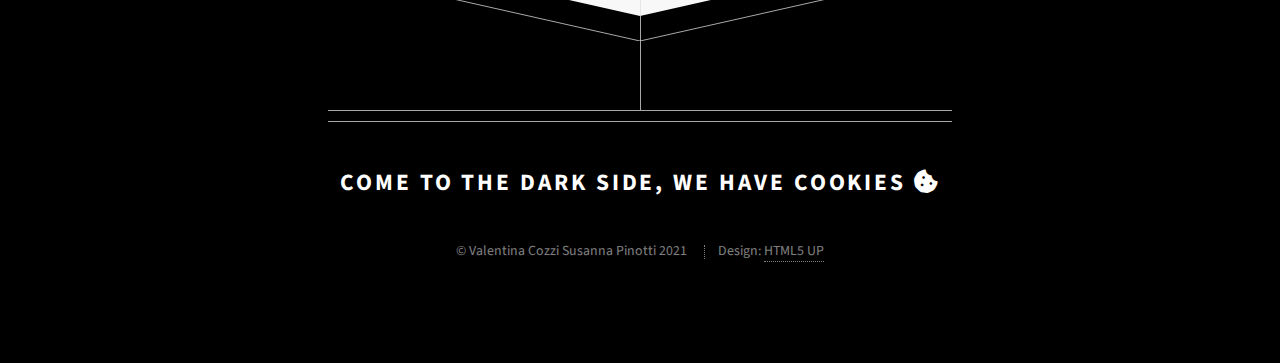
==== commit f1c02ef3: "Update index.html" ====
--- a/index.html
+++ b/index.html
@@ -97,11 +97,6 @@
 
 				</ul>
 				<hr />
-				<p>Donec consectetur vestibulum dolor et pulvinar. Etiam vel felis enim, at viverra
-					ligula. Ut porttitor sagittis lorem, quis eleifend nisi ornare vel. Praesent nec orci
-					facilisis leo magna. Cras sit amet urna eros, id egestas urna. Quisque aliquam
-					tempus euismod. Vestibulum ante ipsum primis in faucibus orci luctus et ultrices
-					posuere cubilia.</p>
 			</section>
 			<section>
 				<header>
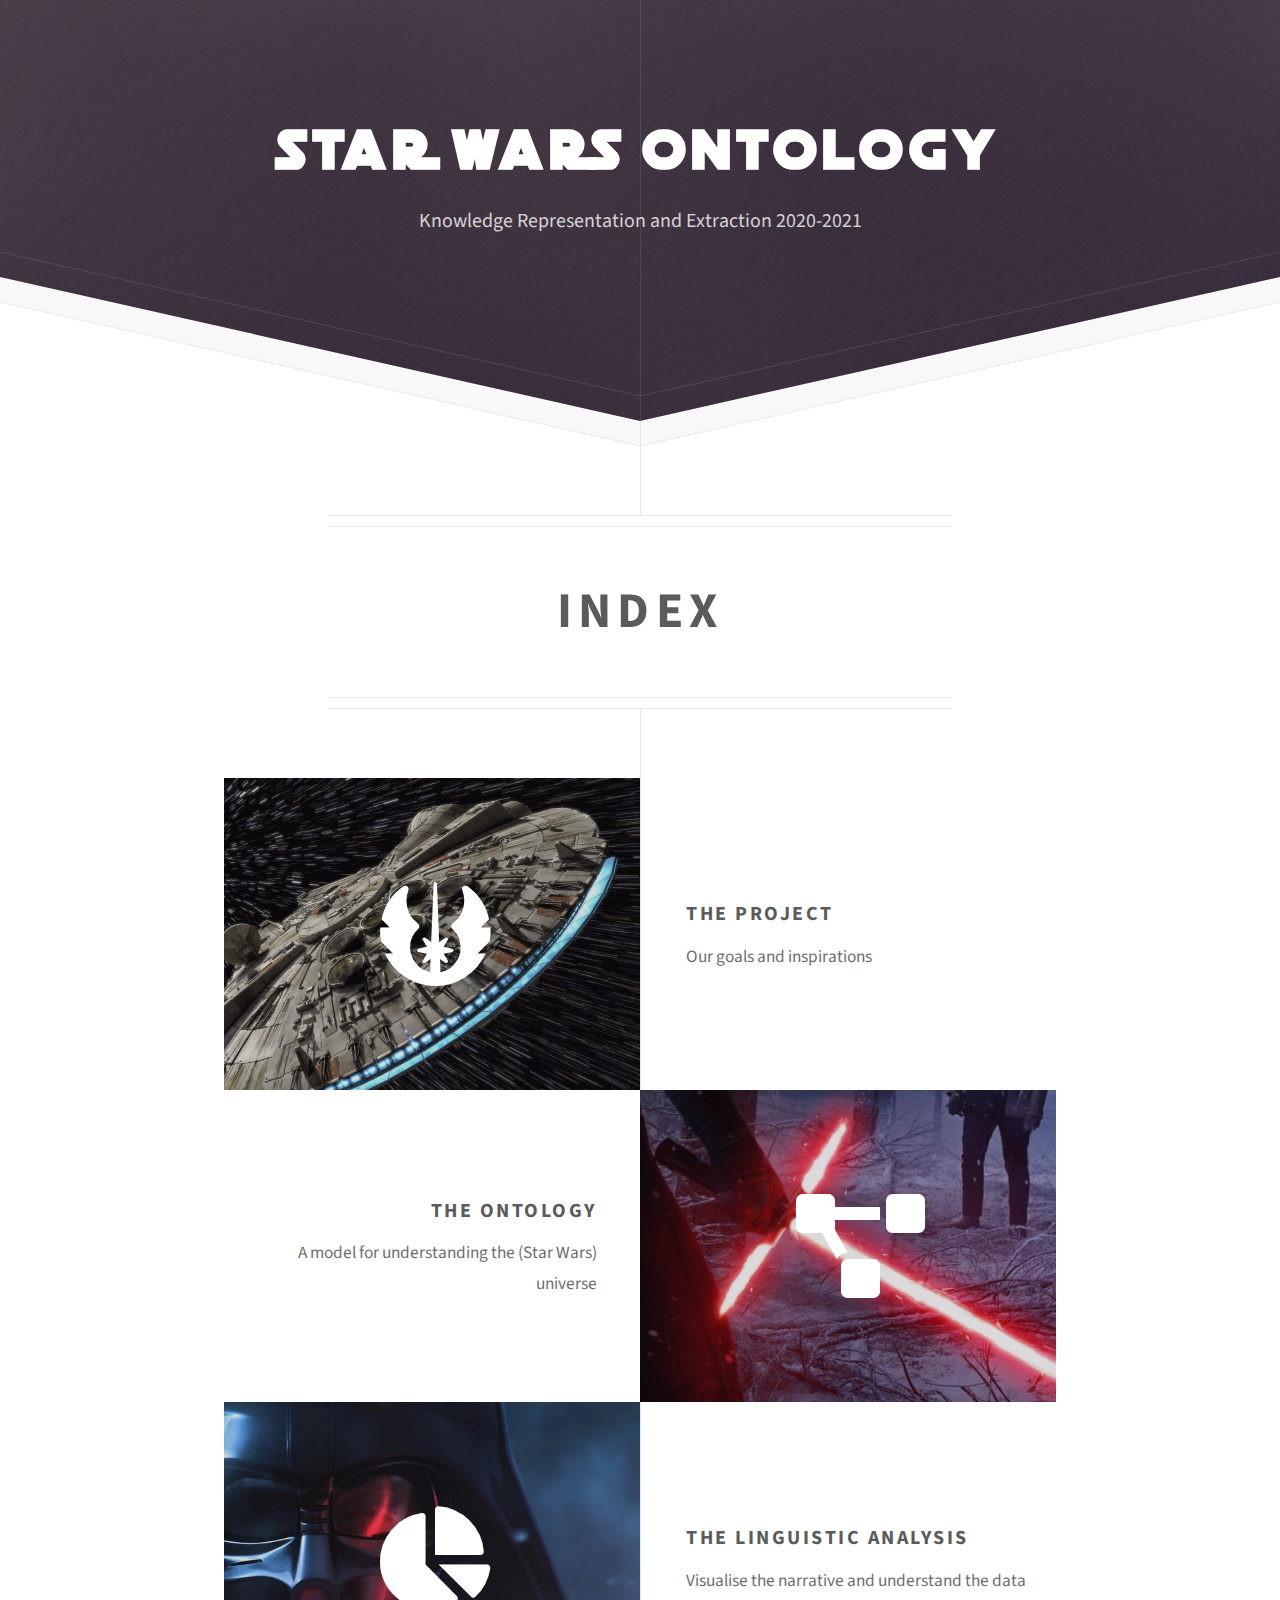
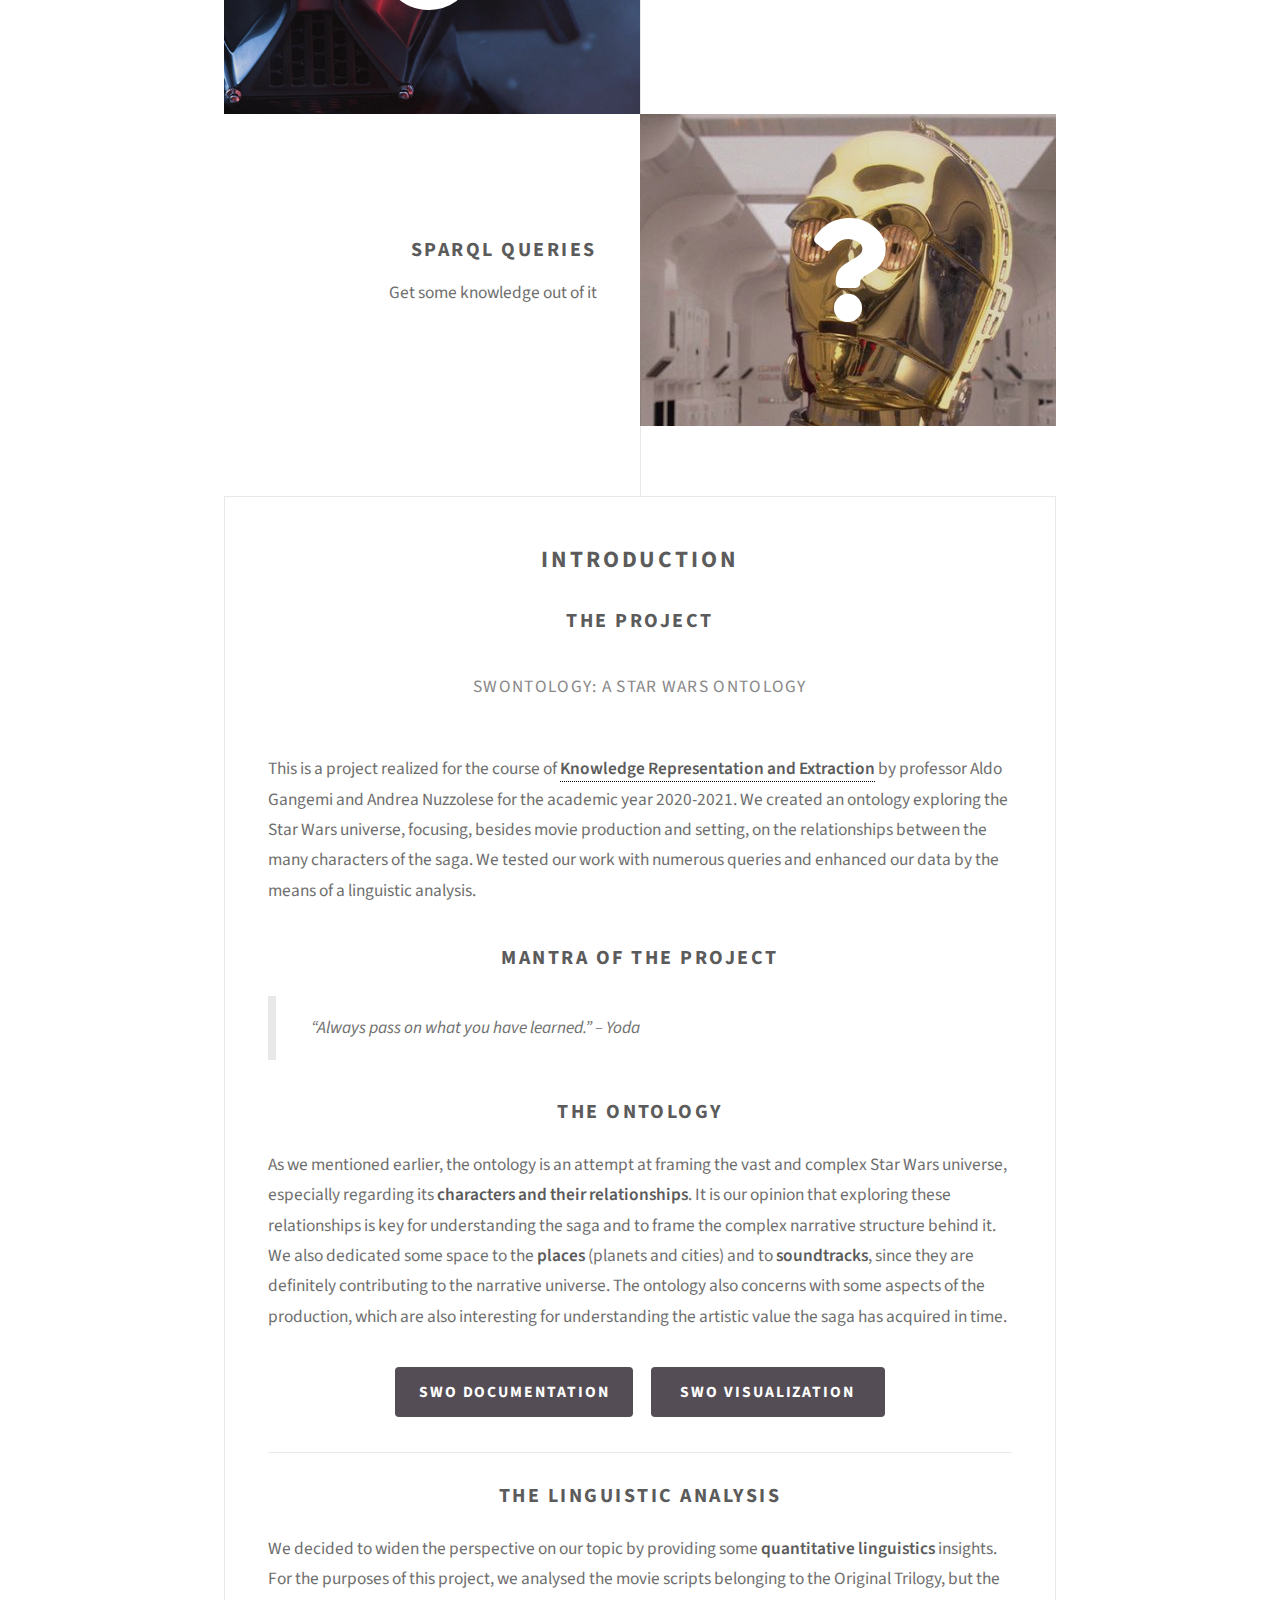
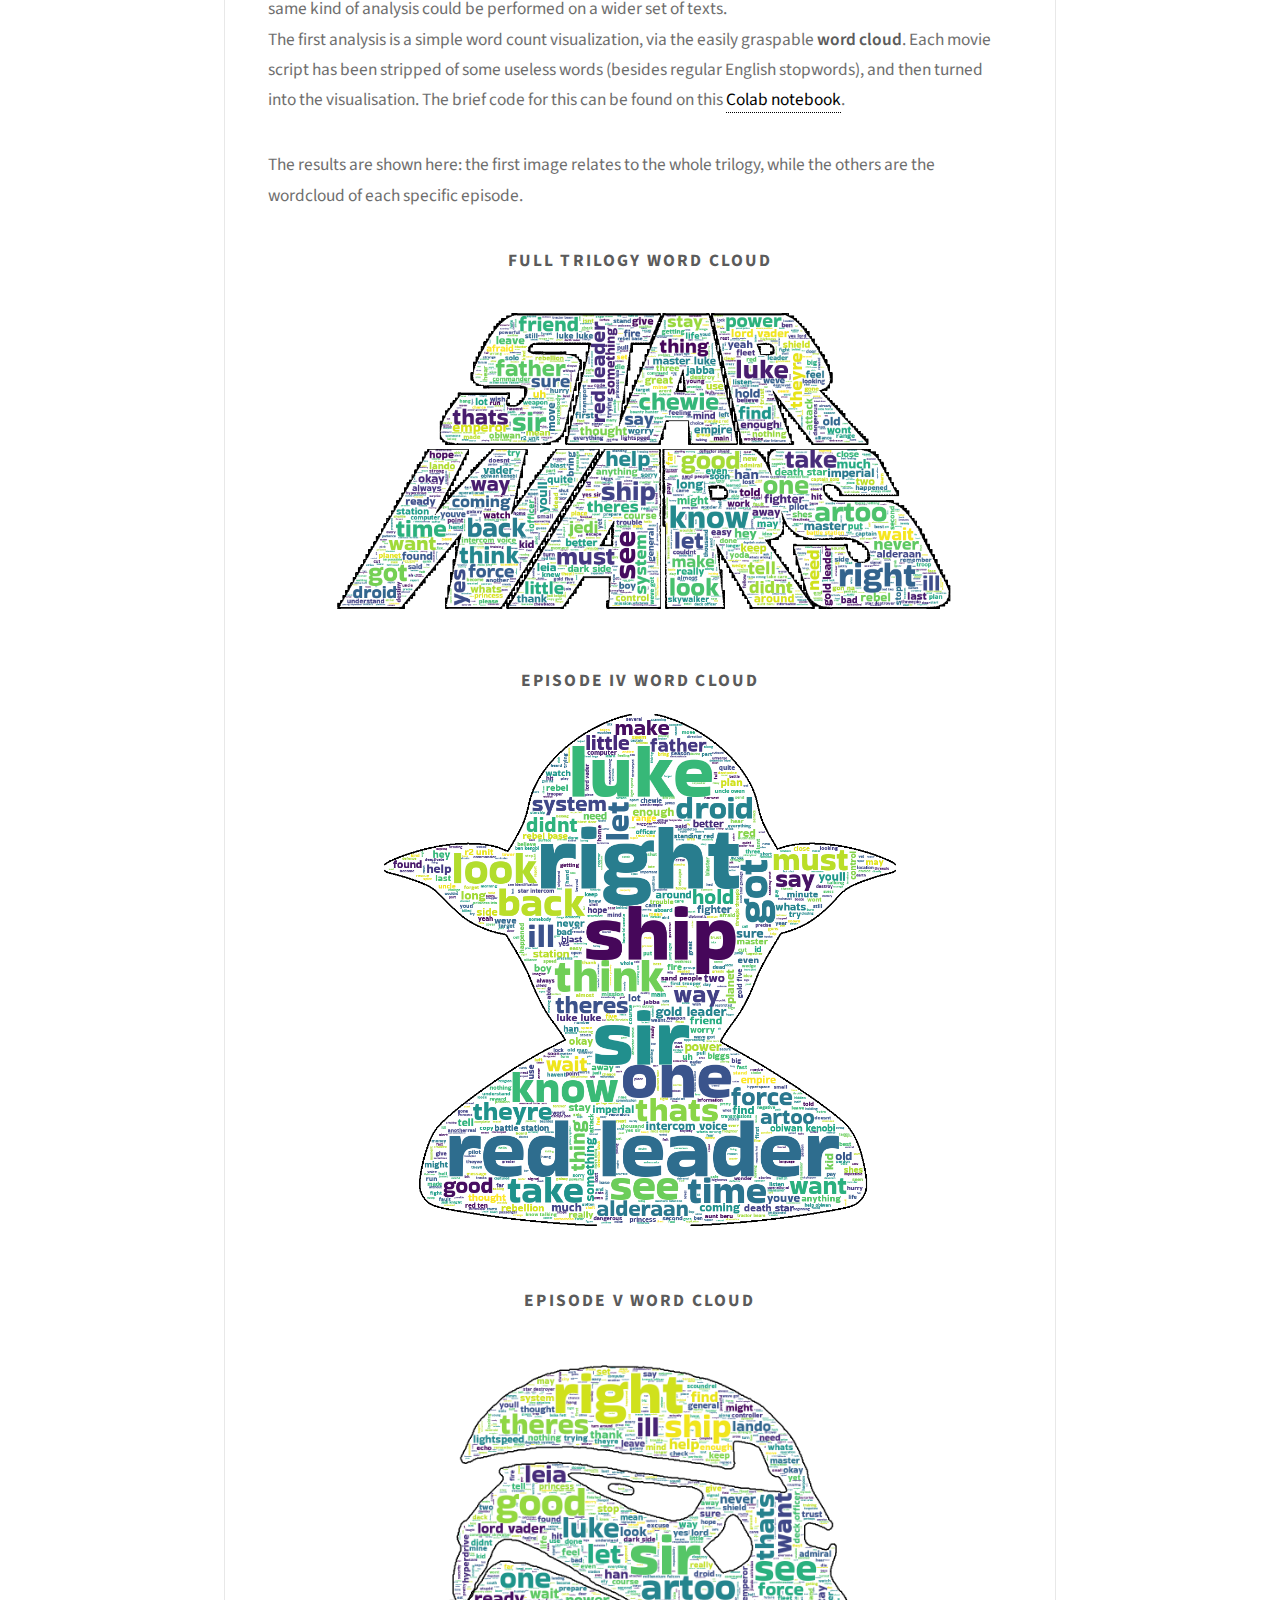
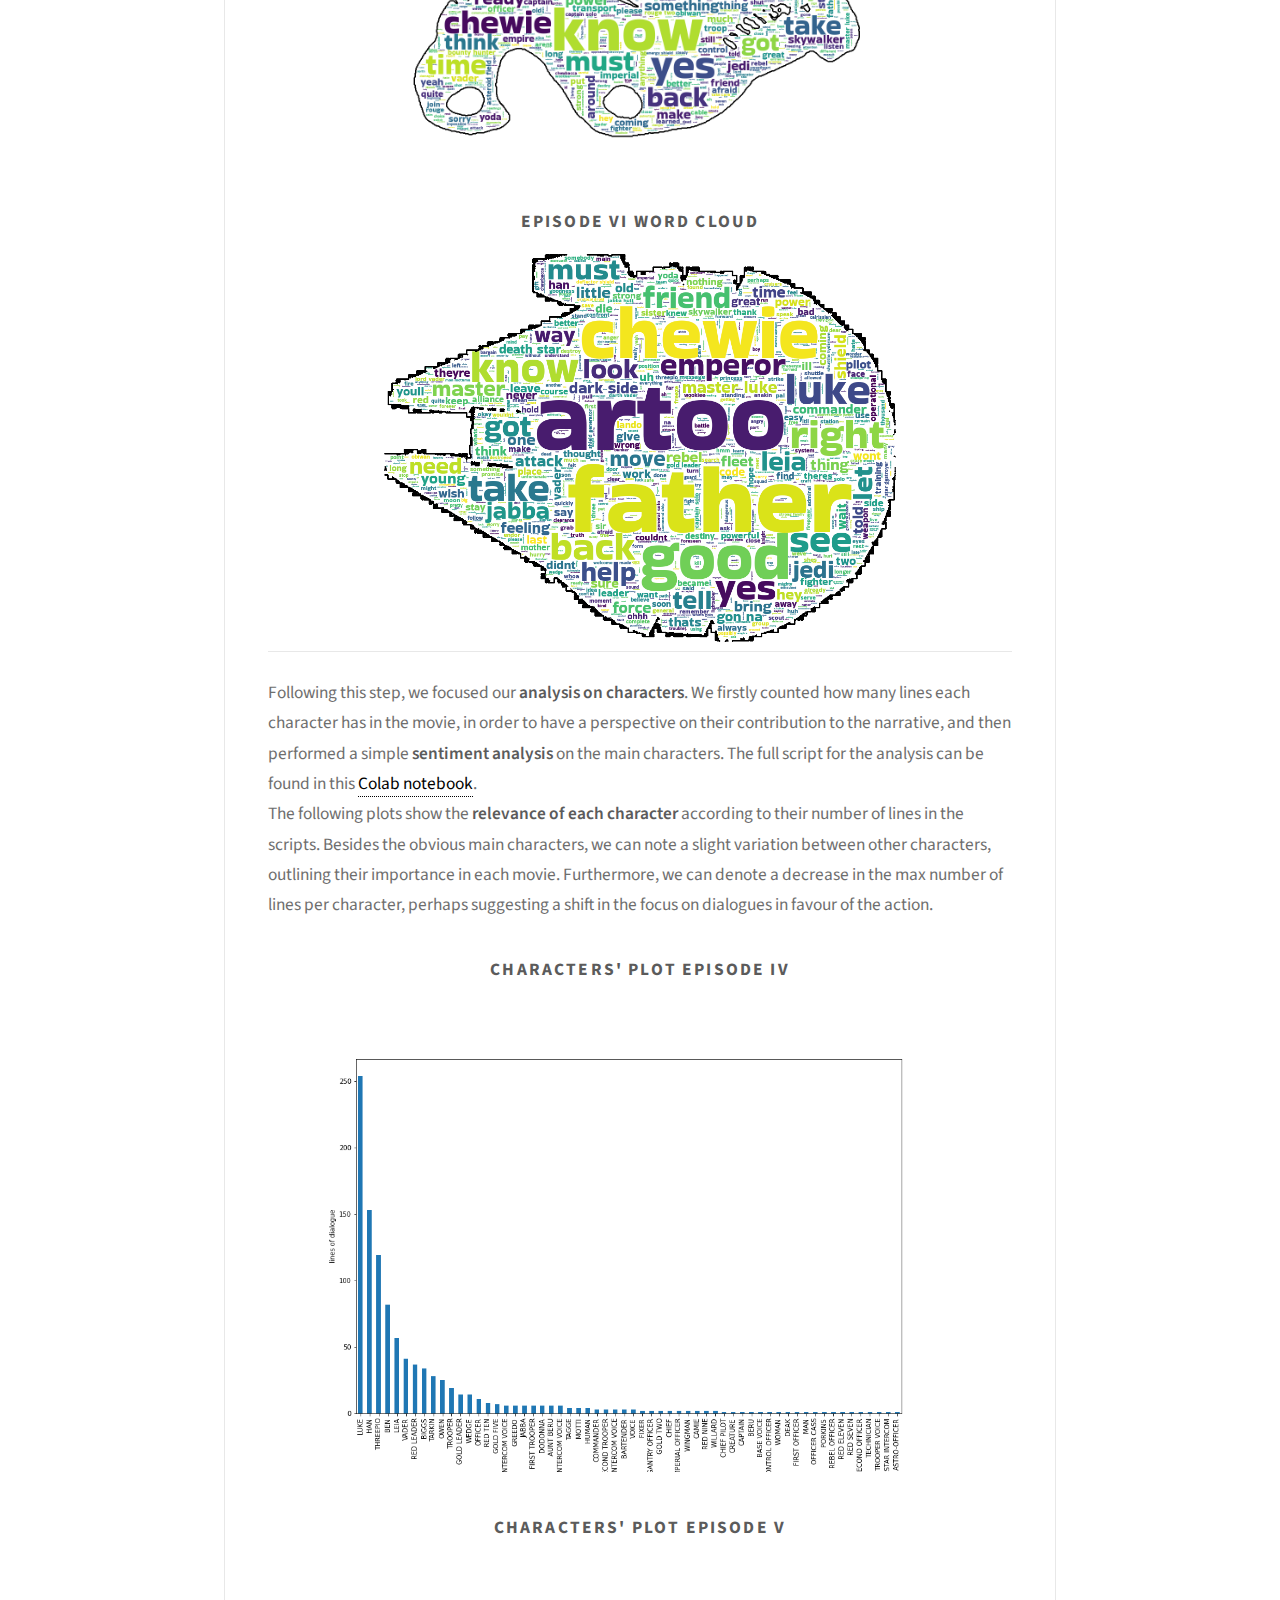
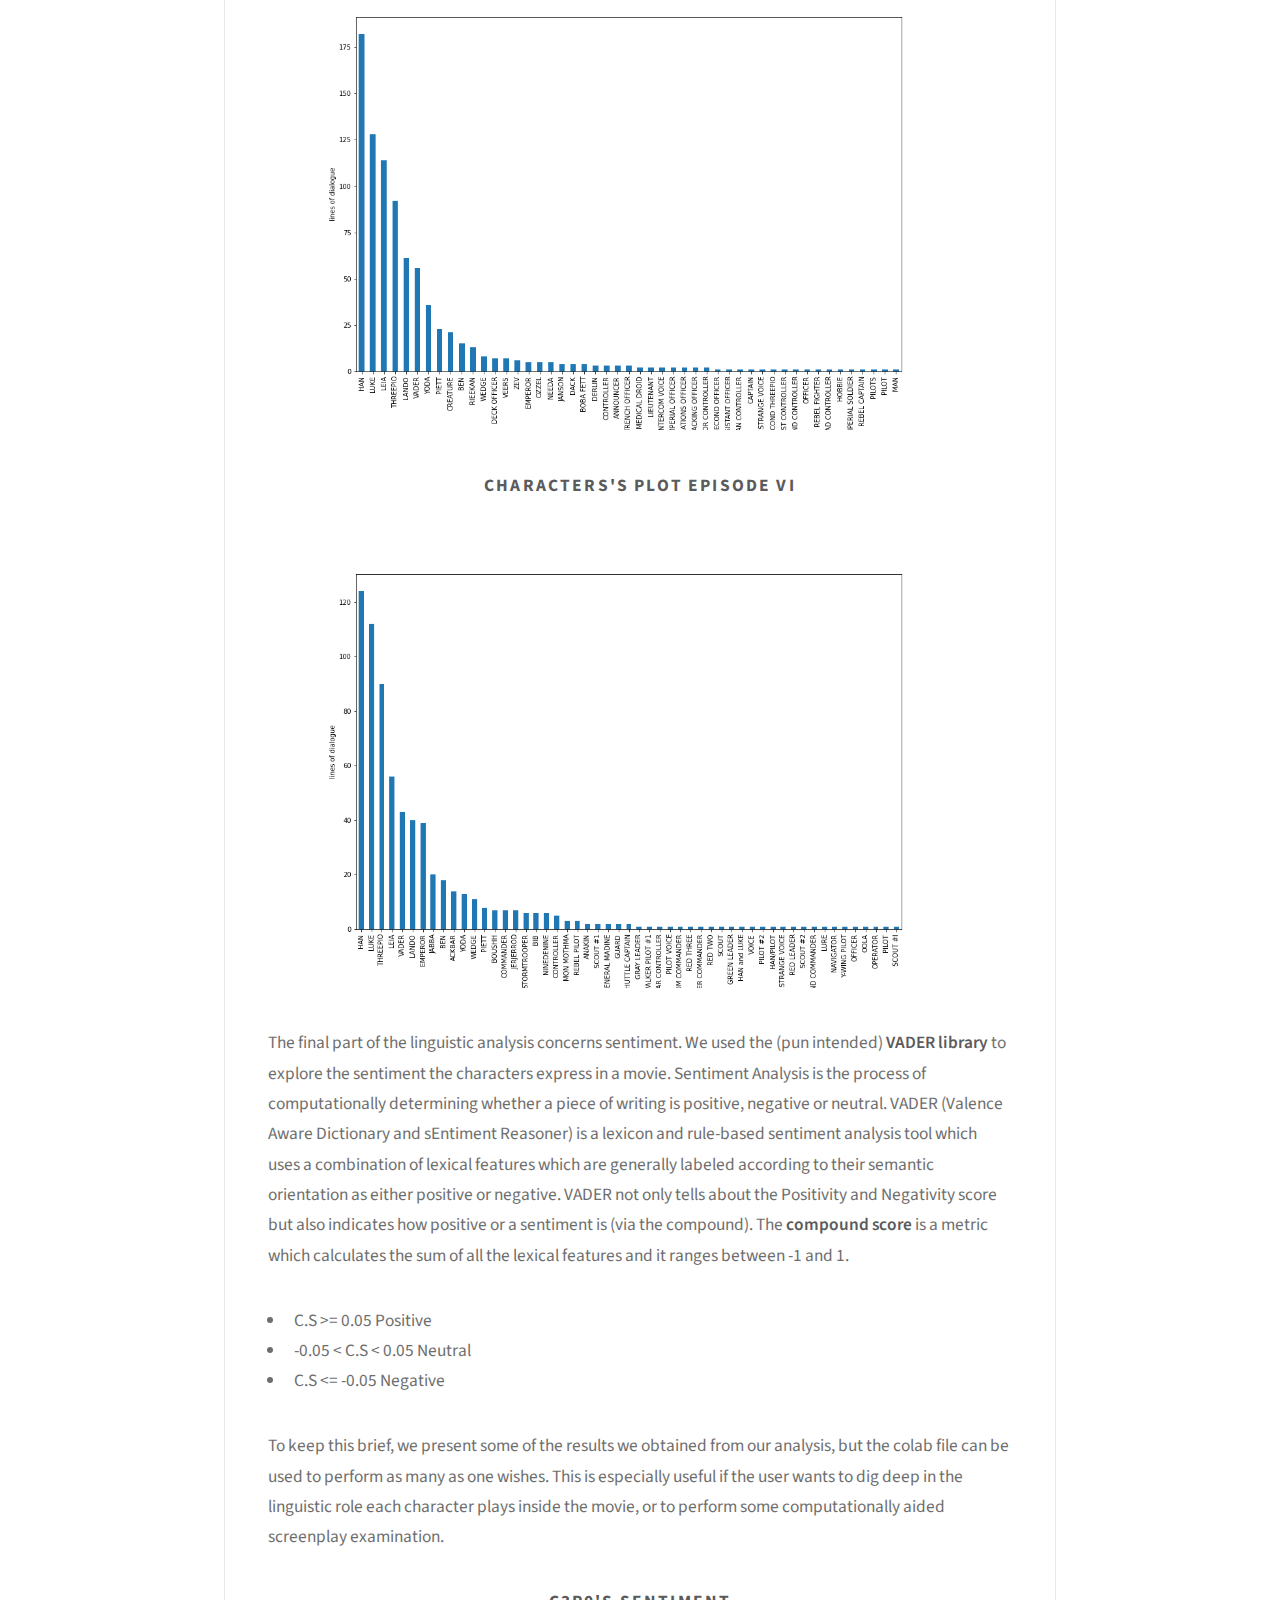
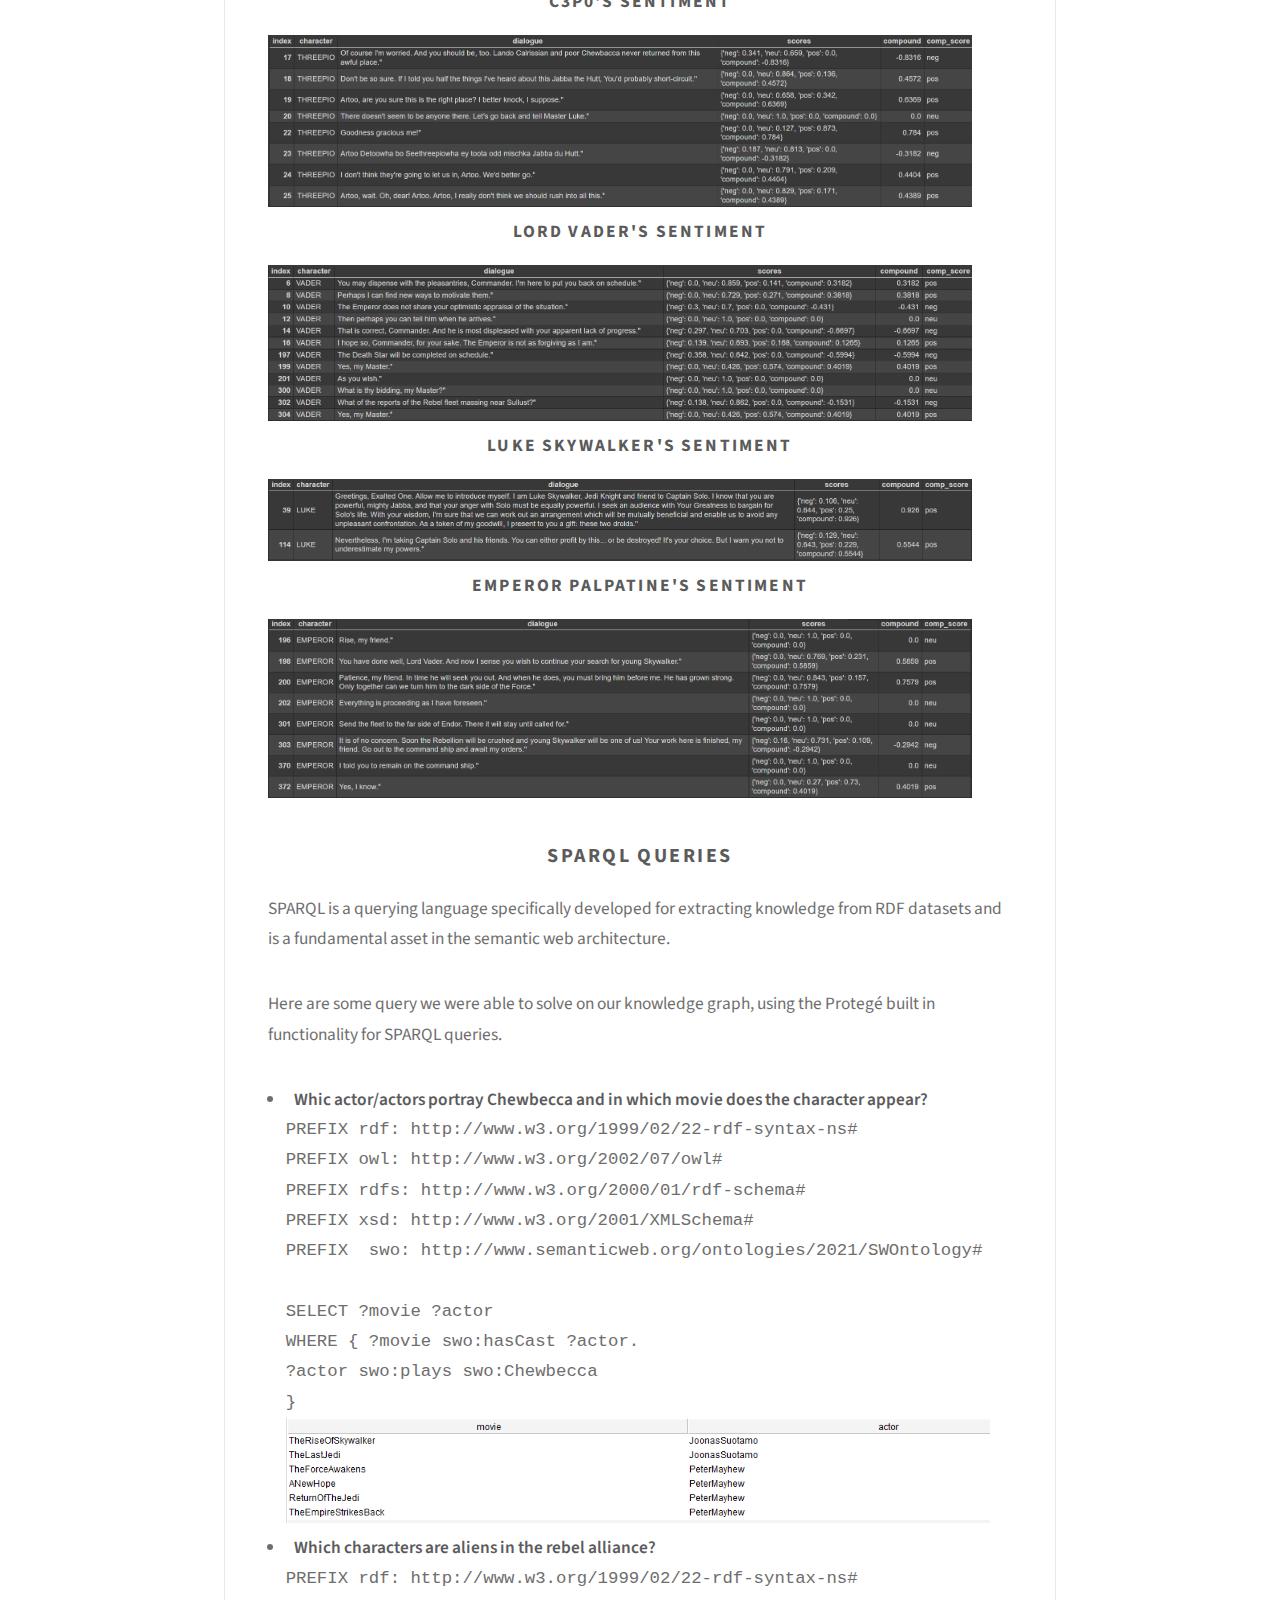
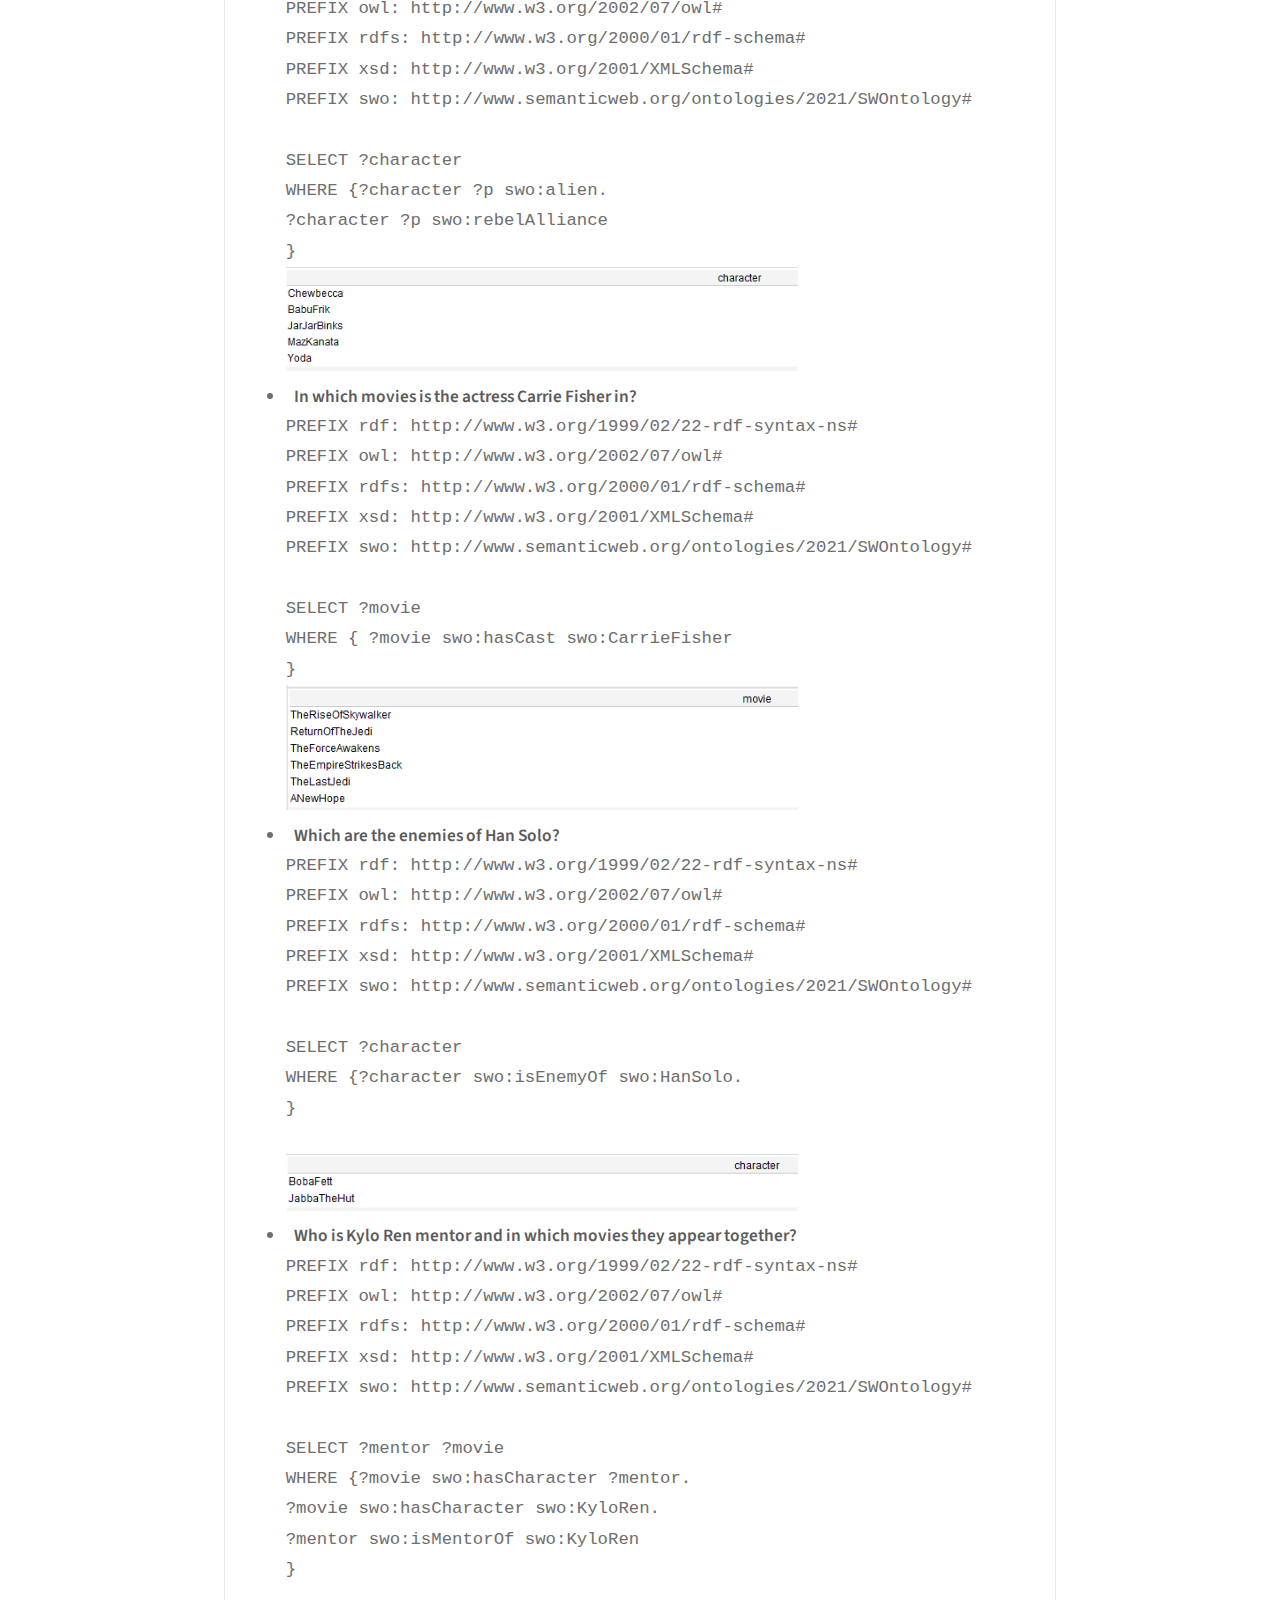
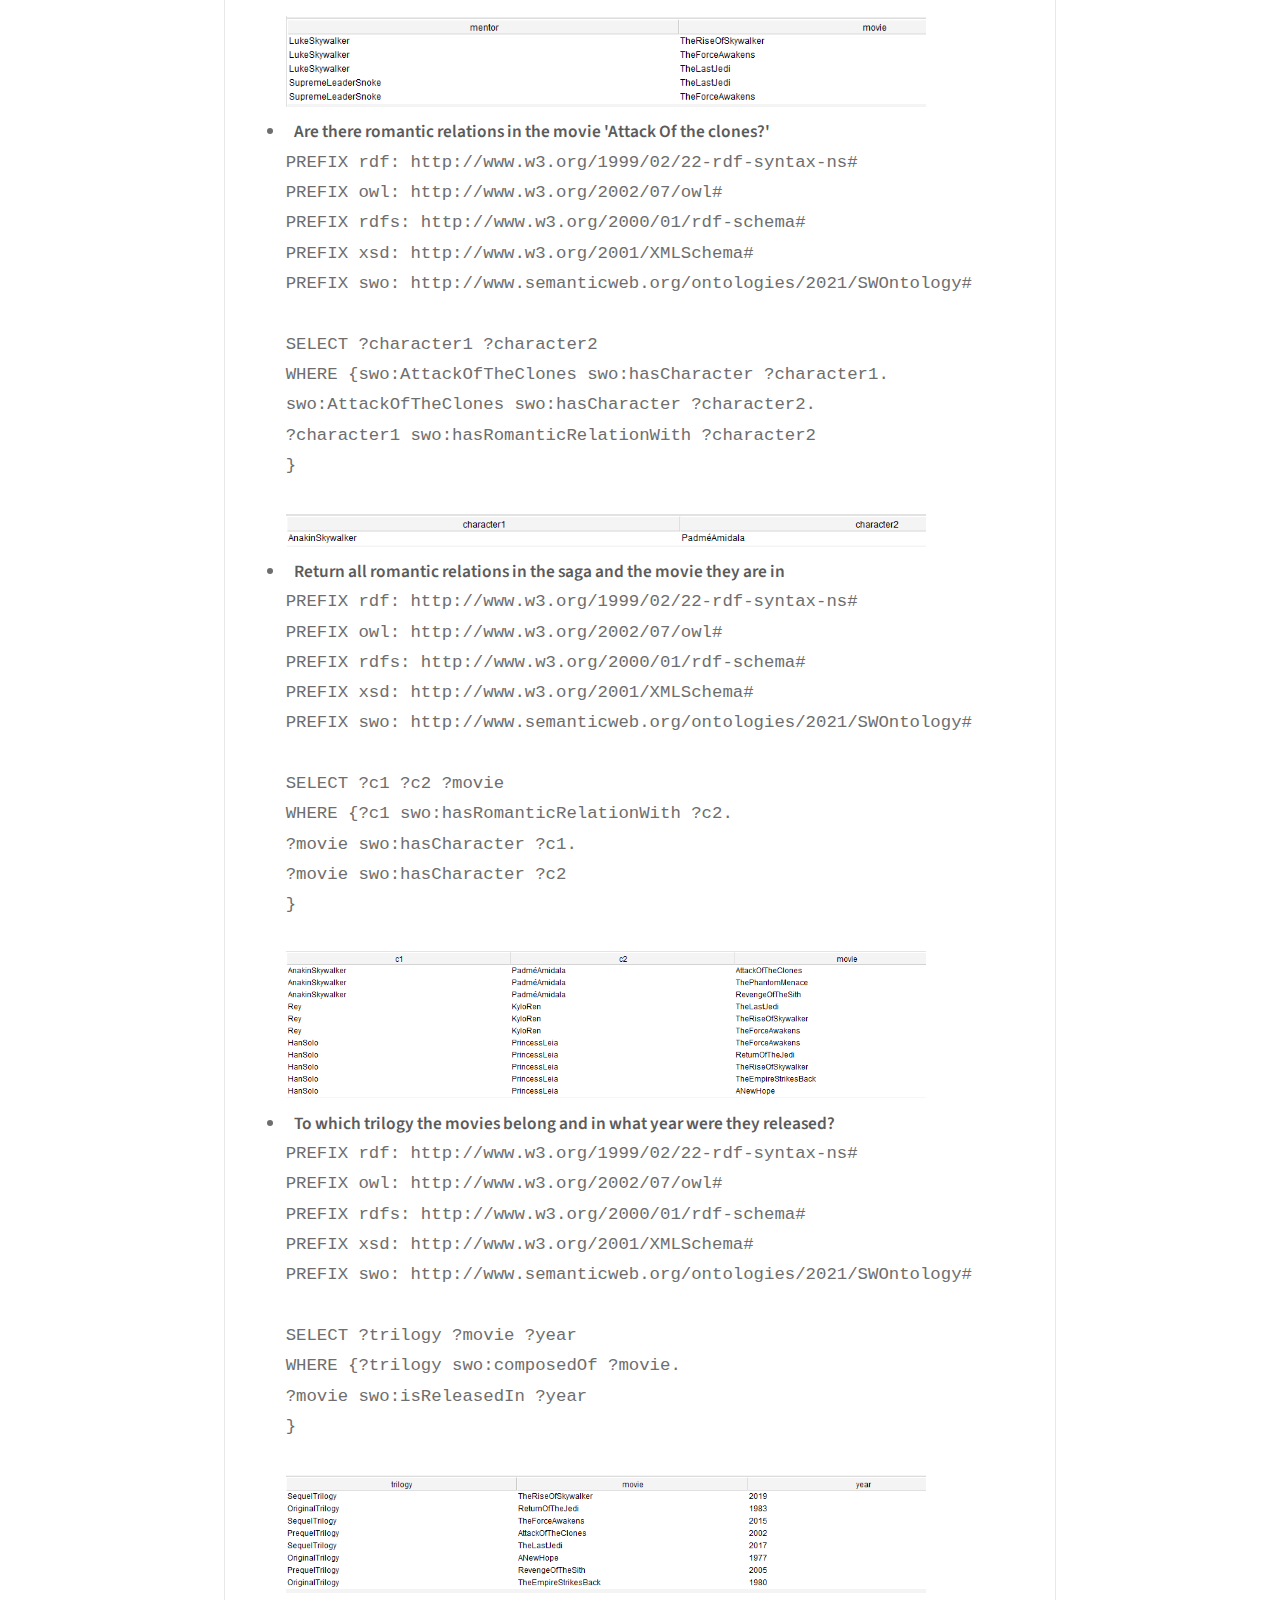
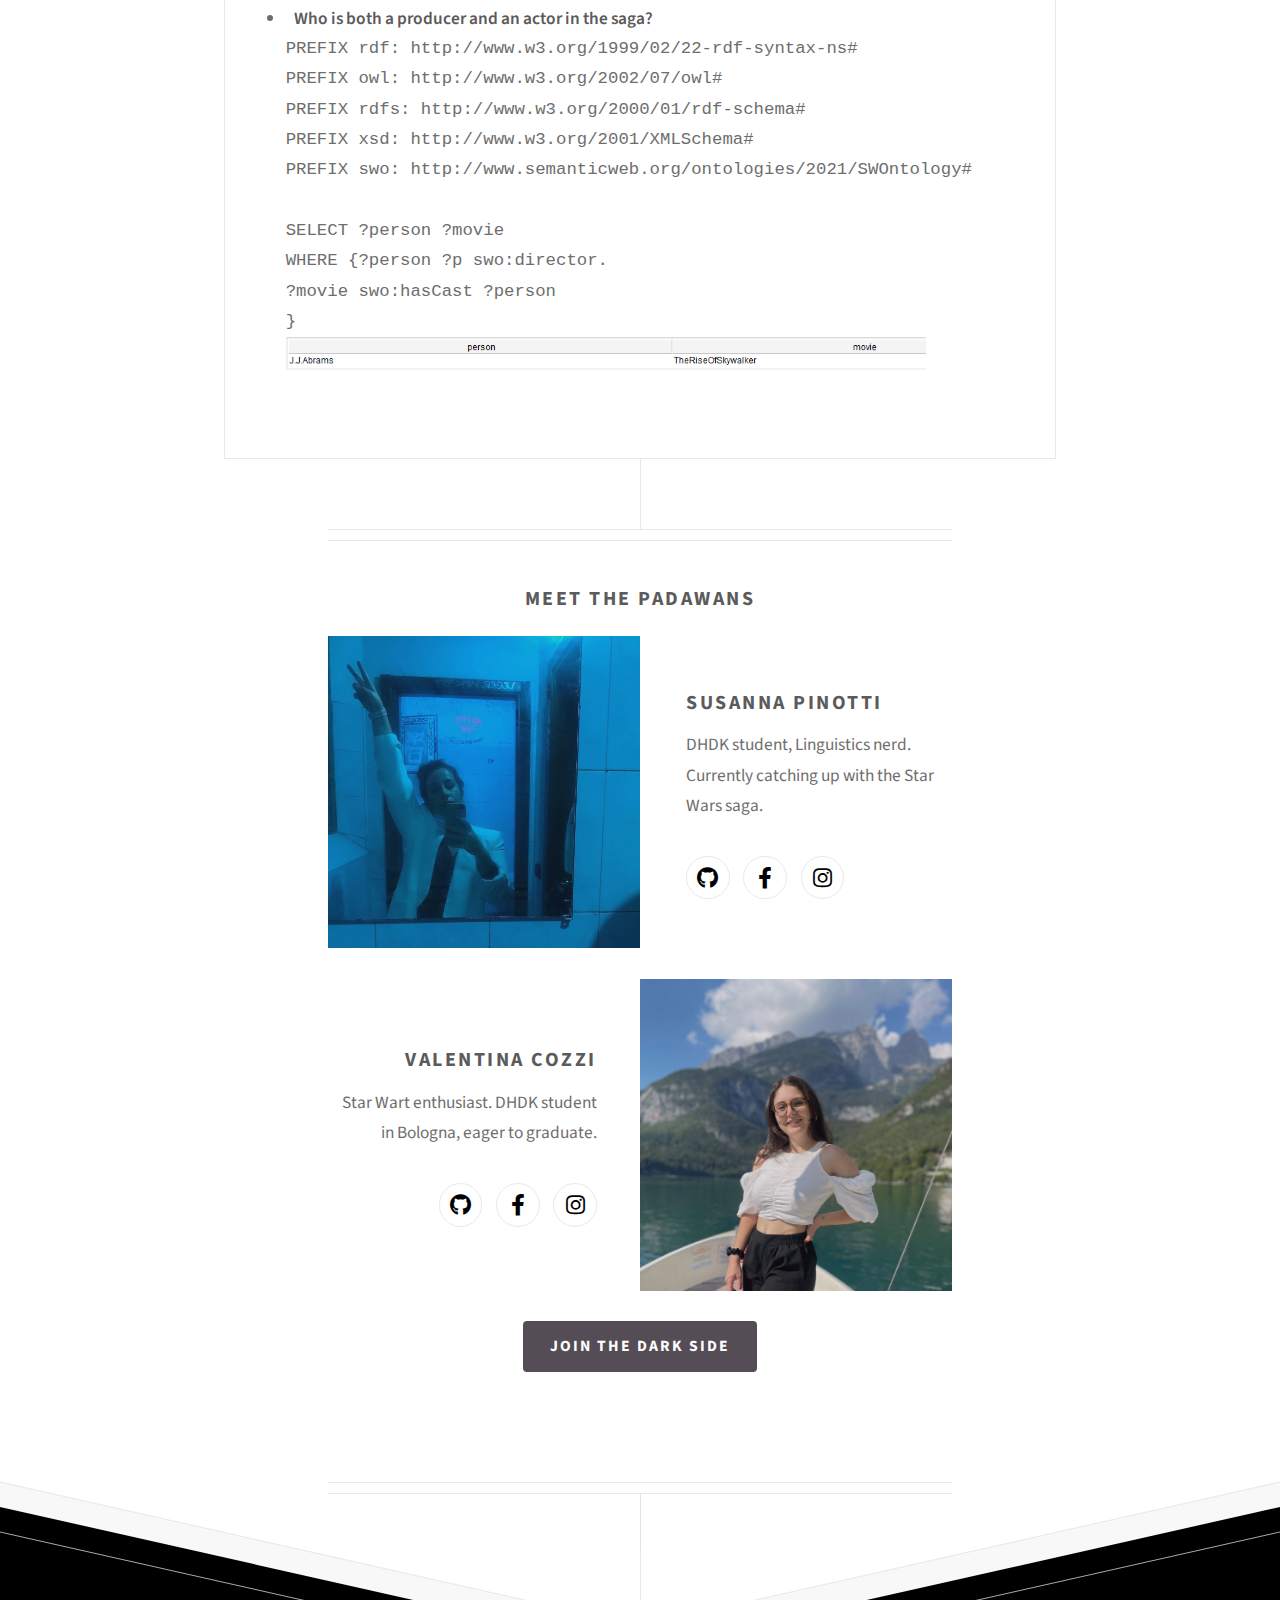
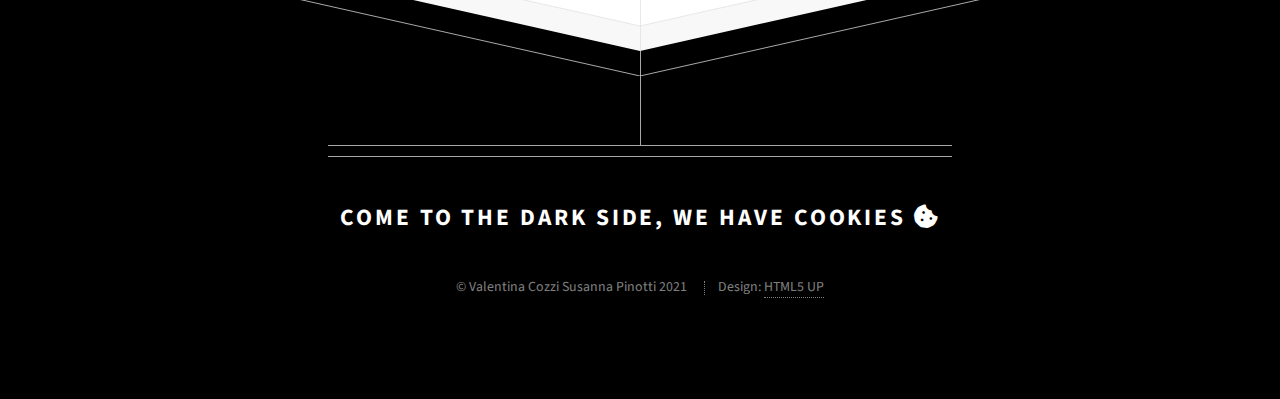
==== commit 33ea5065: "Update index.html" ====
--- a/index.html
+++ b/index.html
@@ -7,7 +7,7 @@
 <html>
 
 <head>
-	<title>Star Wars Ontology</title>
+	<title>Star Wars Ontology </title>
 	<meta charset="utf-8" />
 	<meta name="viewport" content="width=device-width, initial-scale=1, user-scalable=no" />
 	<link rel="stylesheet" href="assets/css/main.css" />
@@ -18,7 +18,7 @@
 	<!-- Header -->
 	<div id="header">
 		<!--<span class="logo icon fa-paper-plane"></span> -->
-		<h1>Star Wars Ontology</h1>
+		<h1 style="font-size: 55px;">Star Wars Ontology</h1>
 		<p>Knowledge Representation and Extraction 2020-2021</p>
 	</div>
 
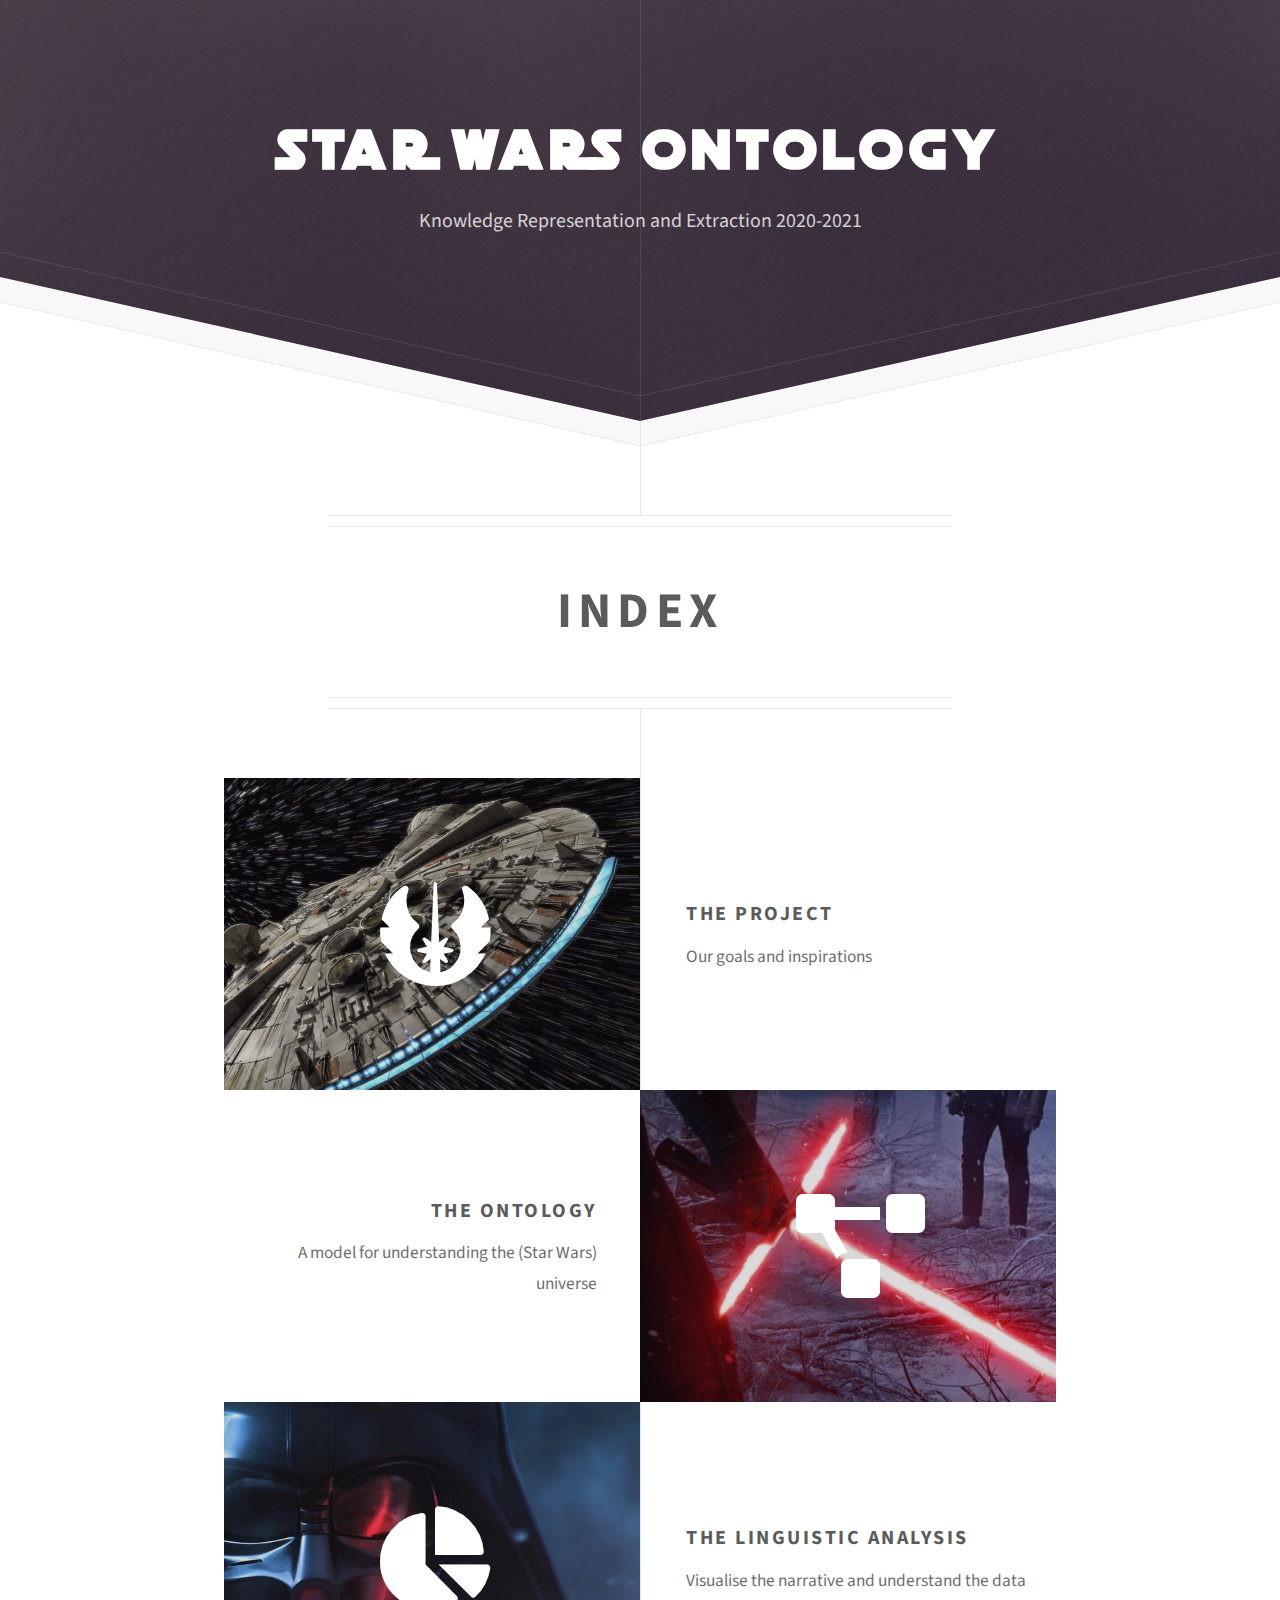
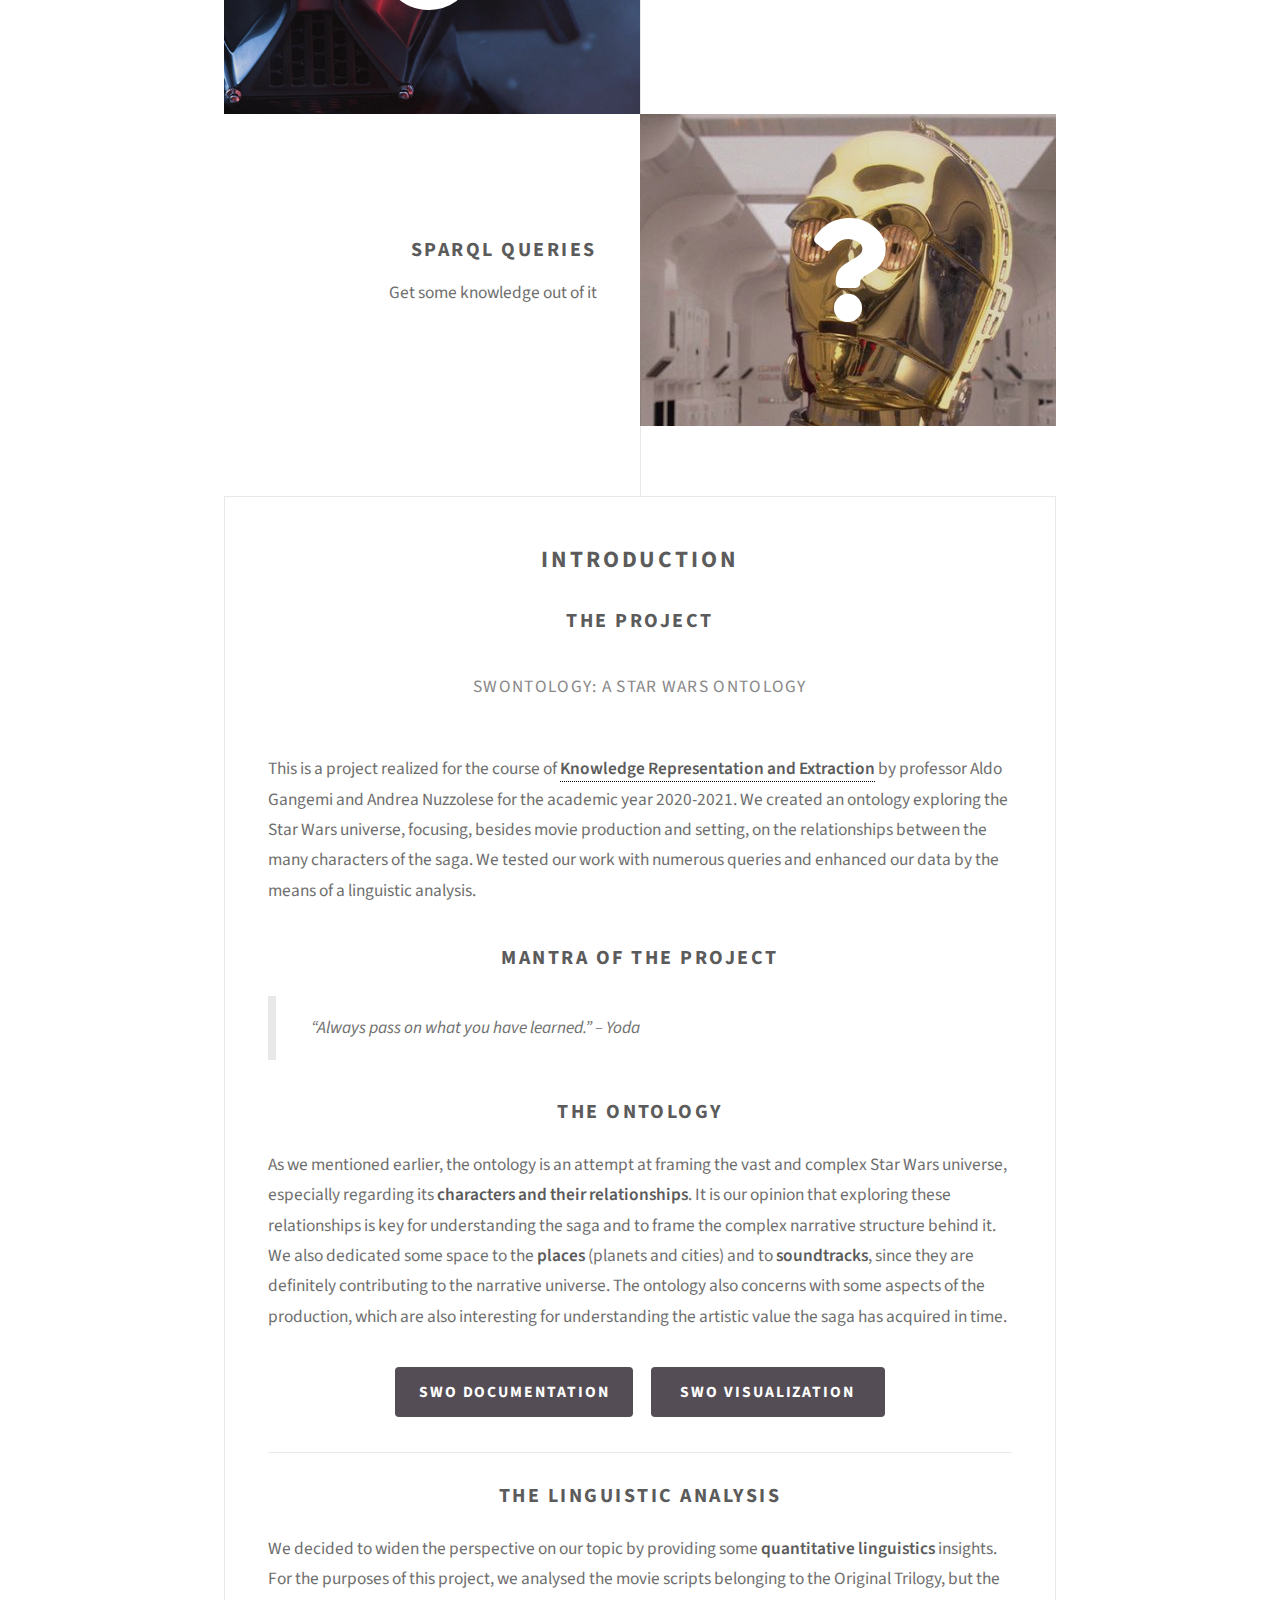
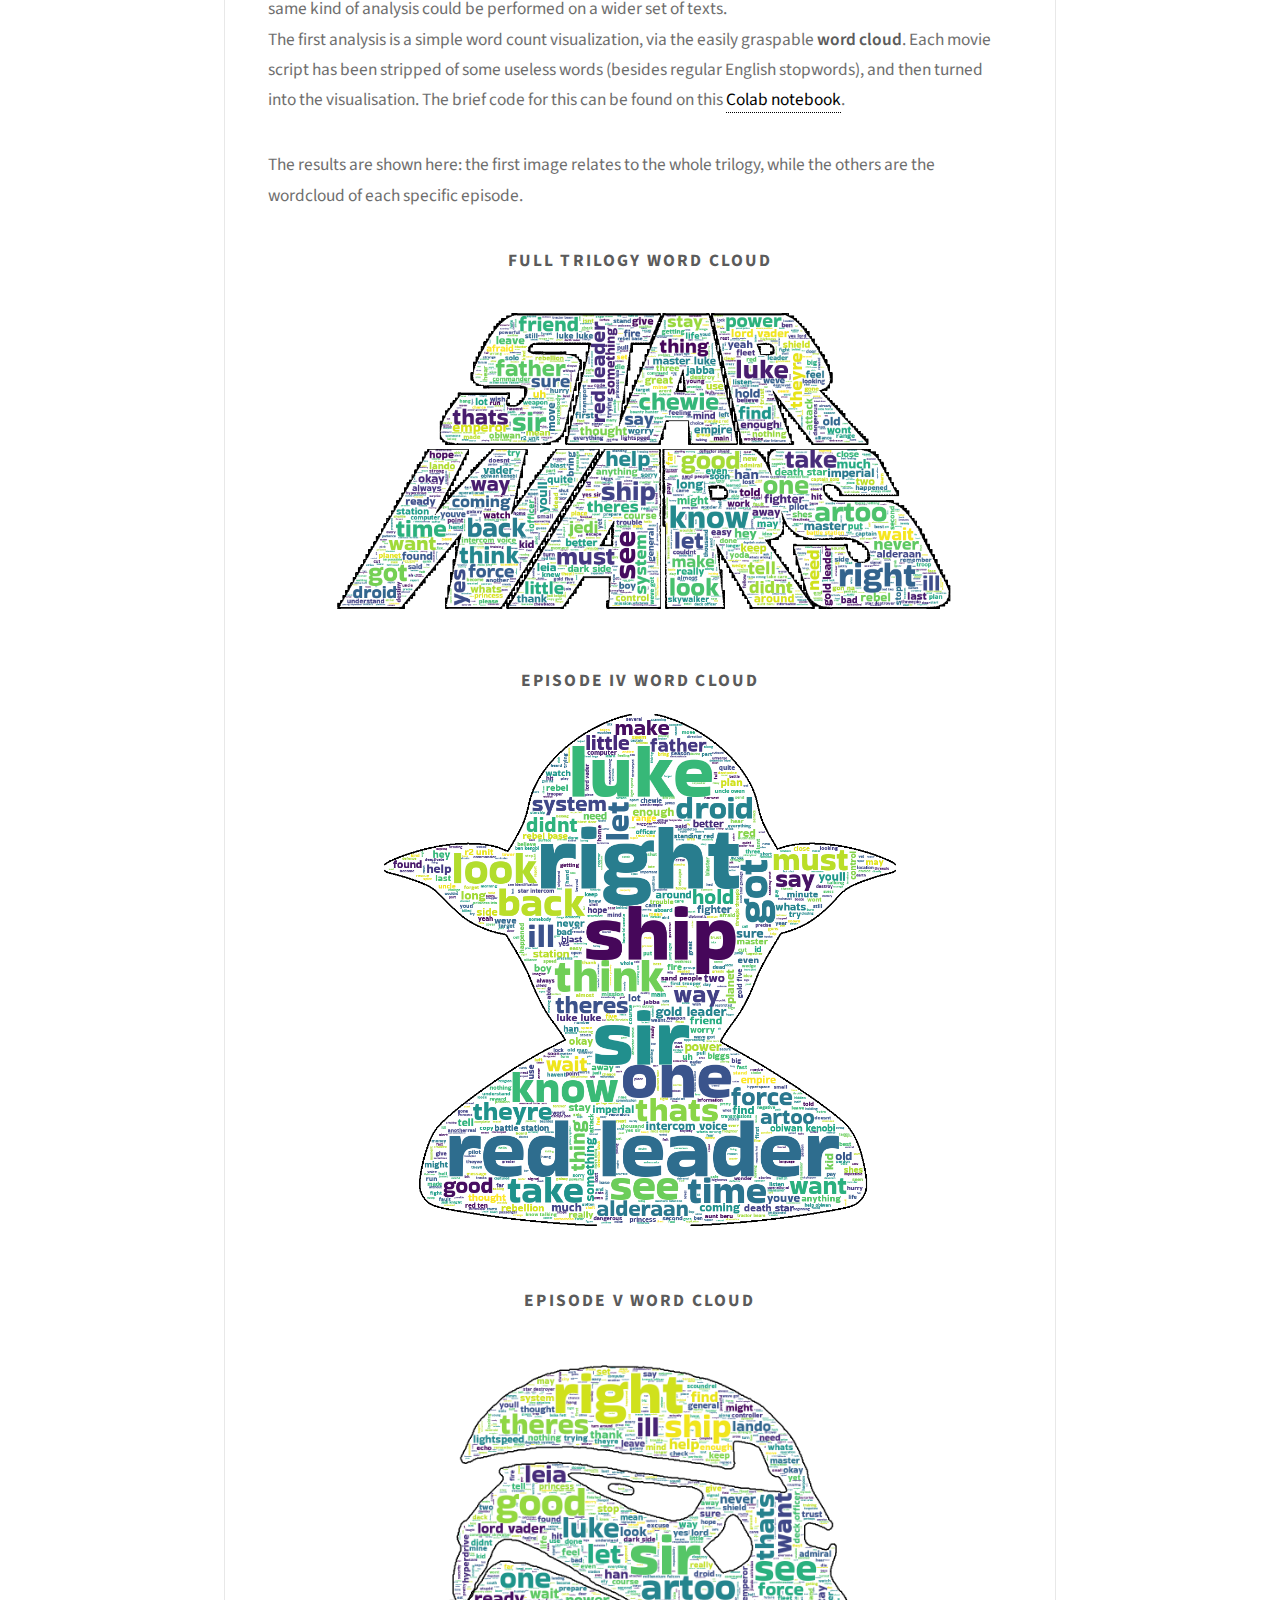
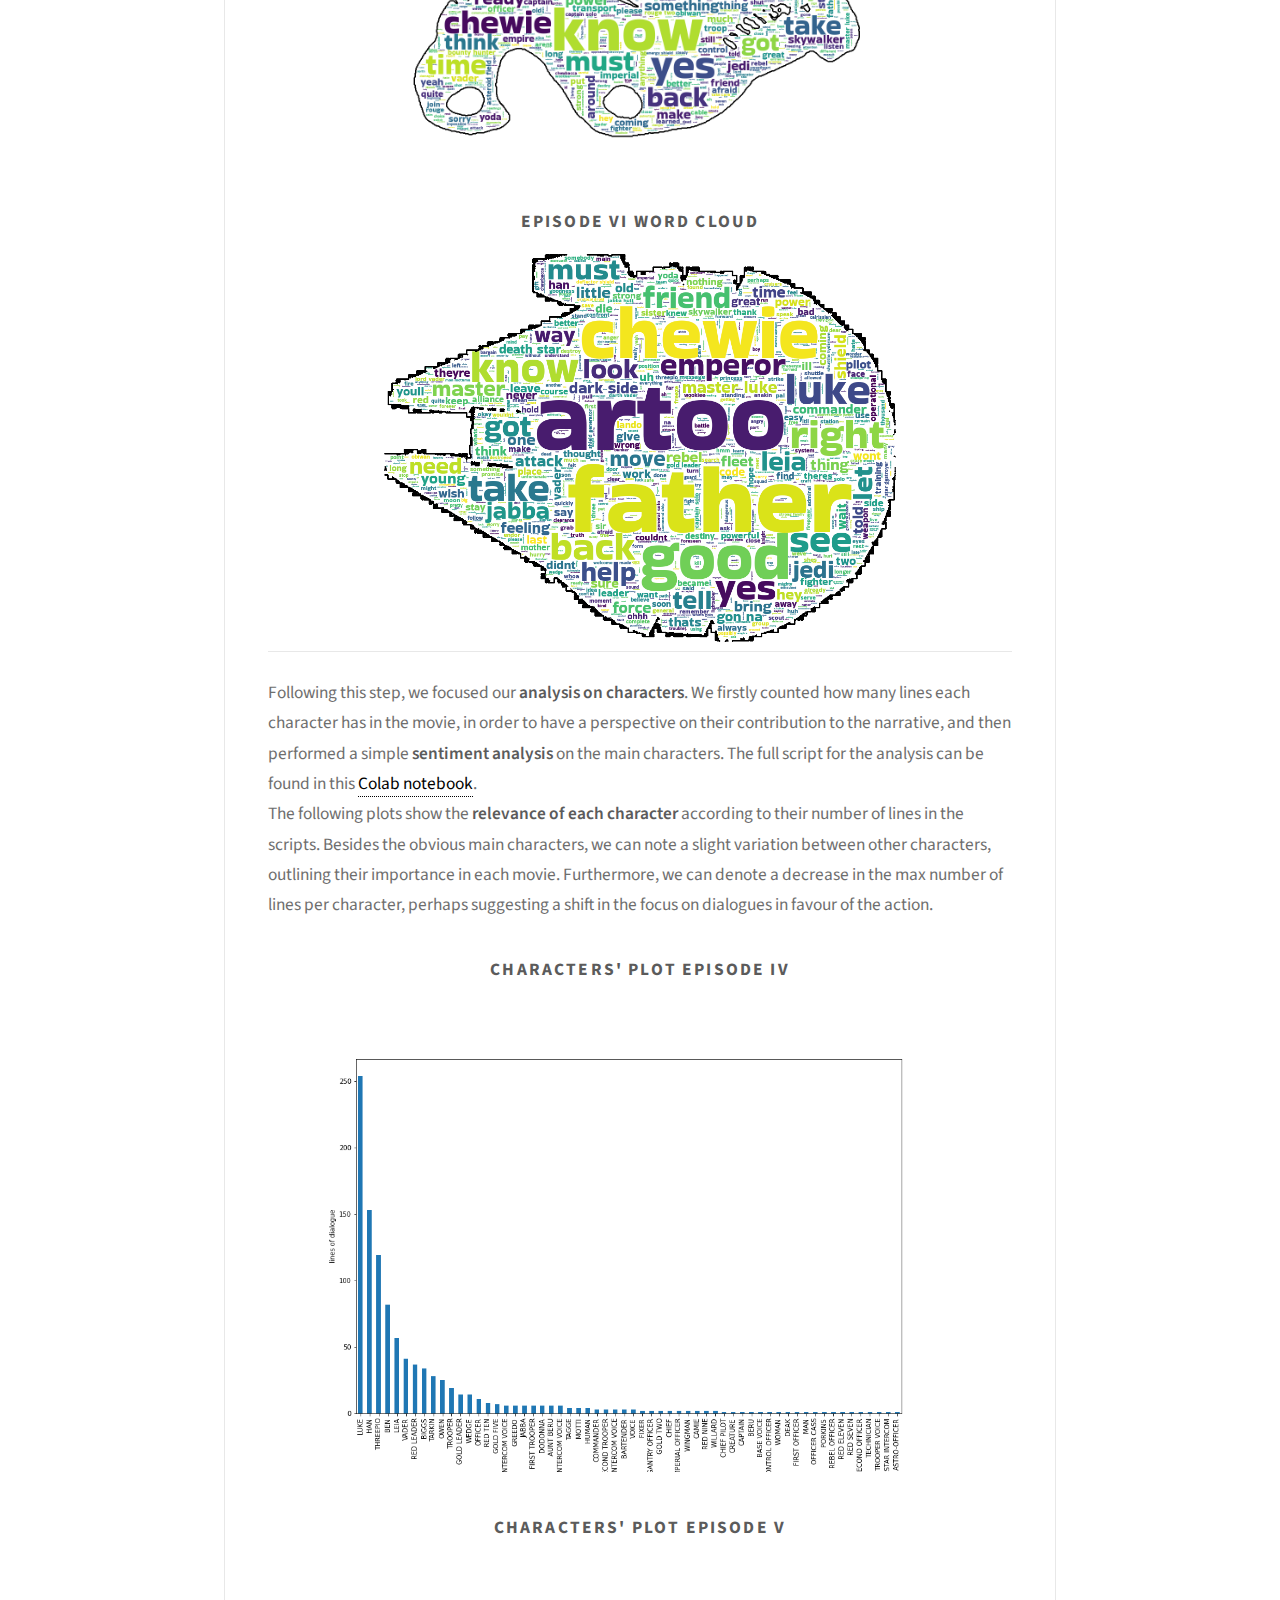
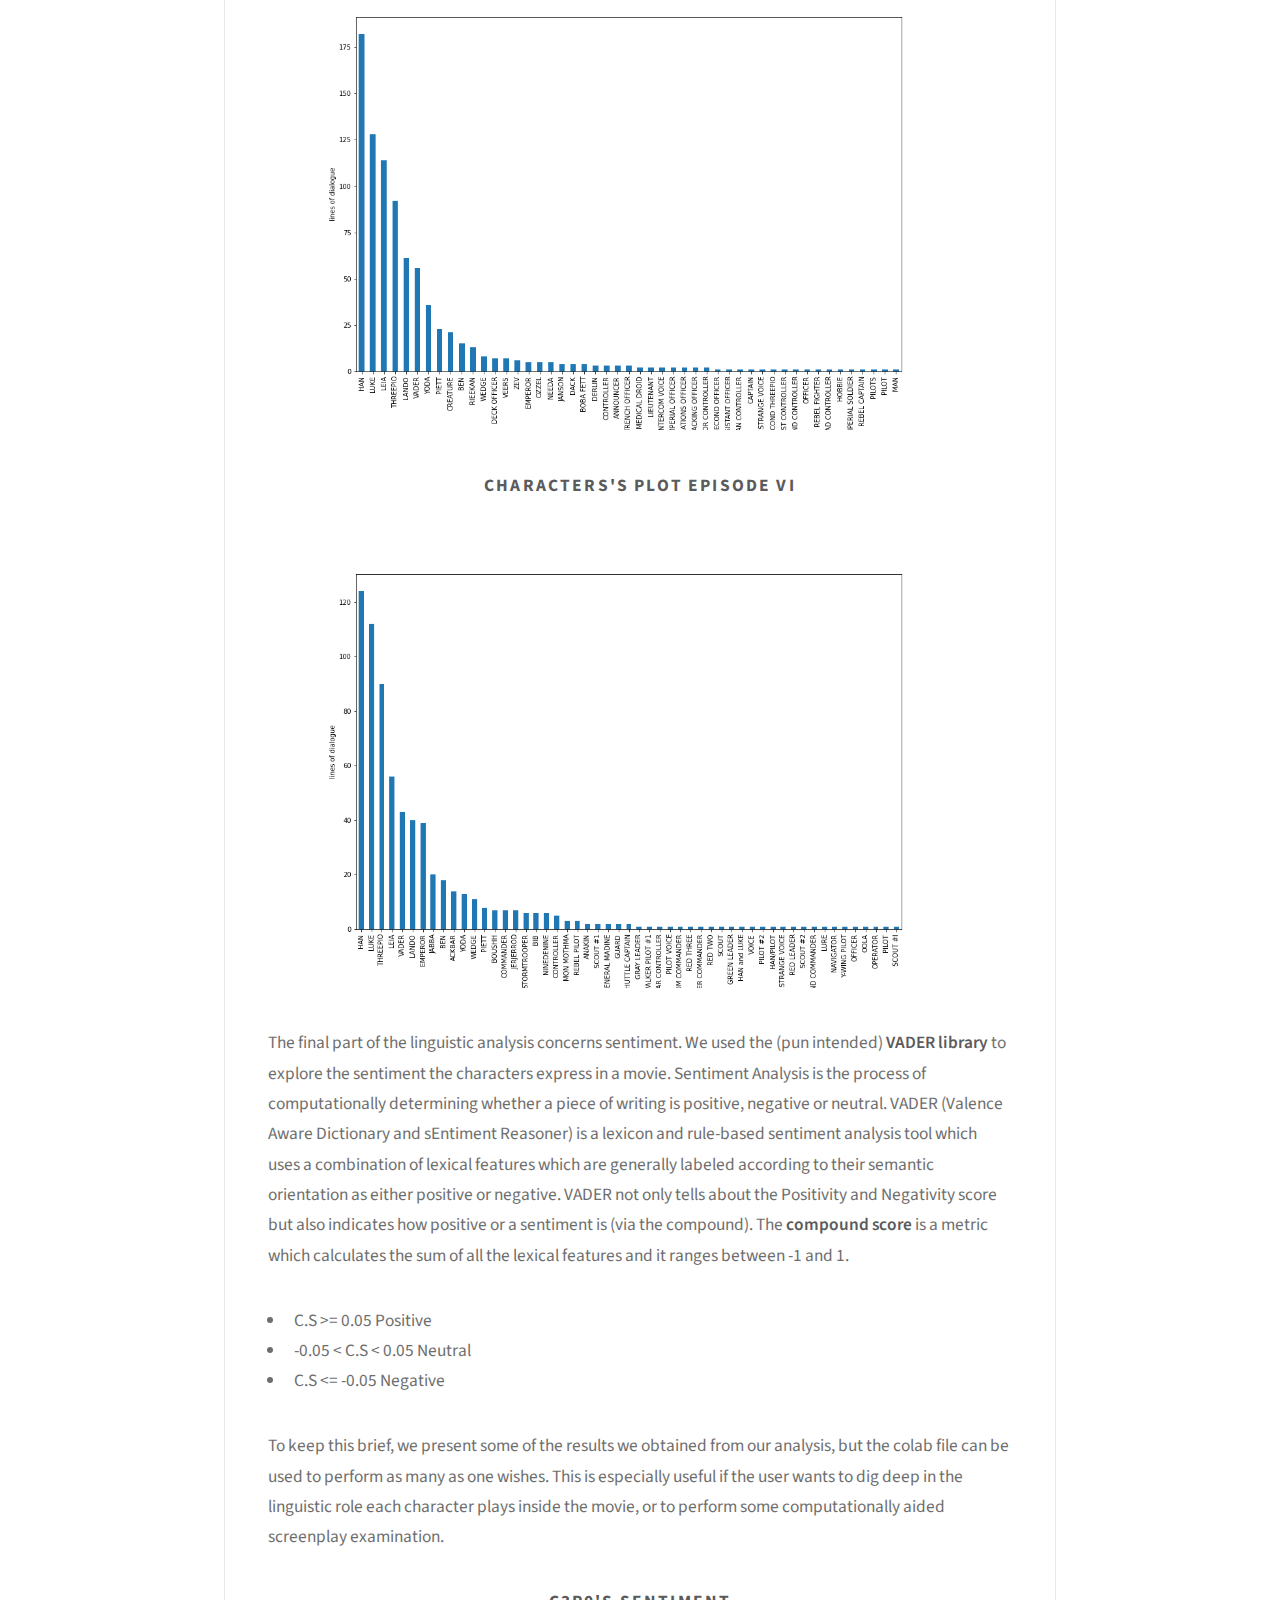
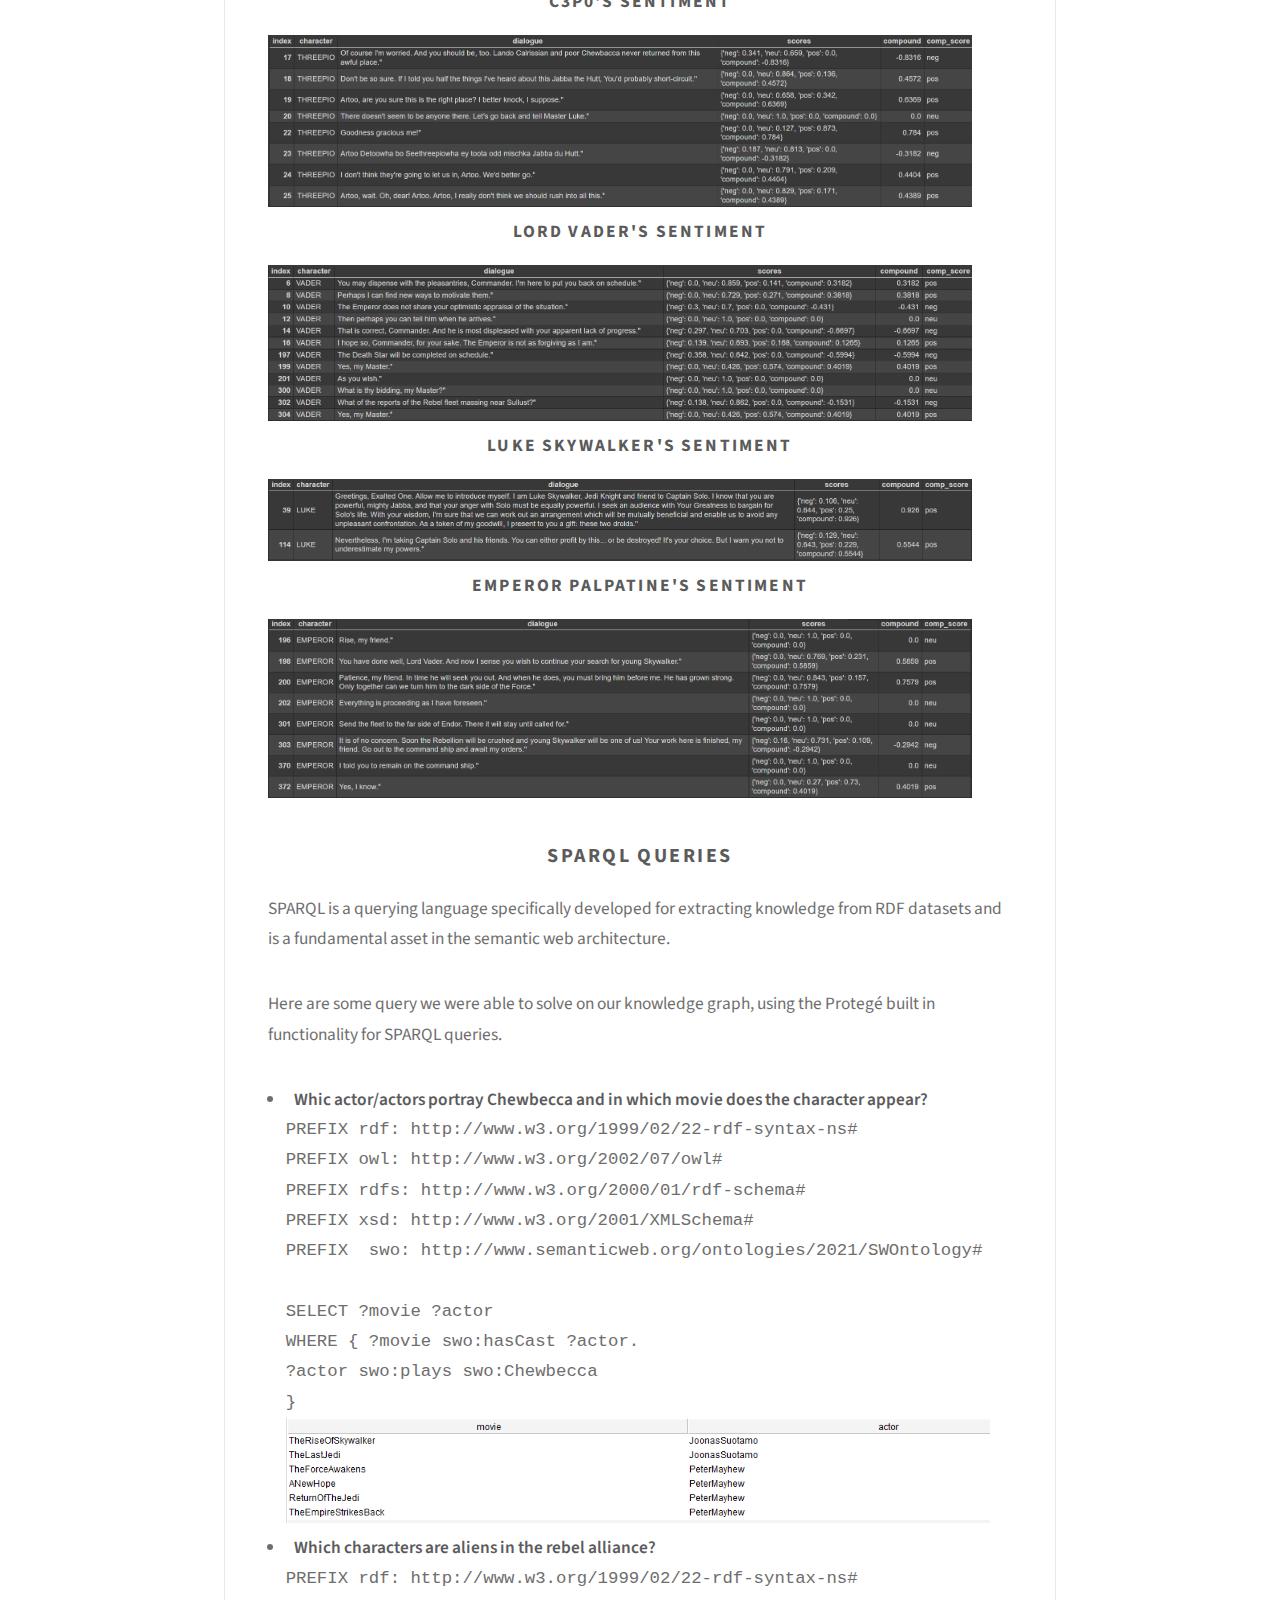
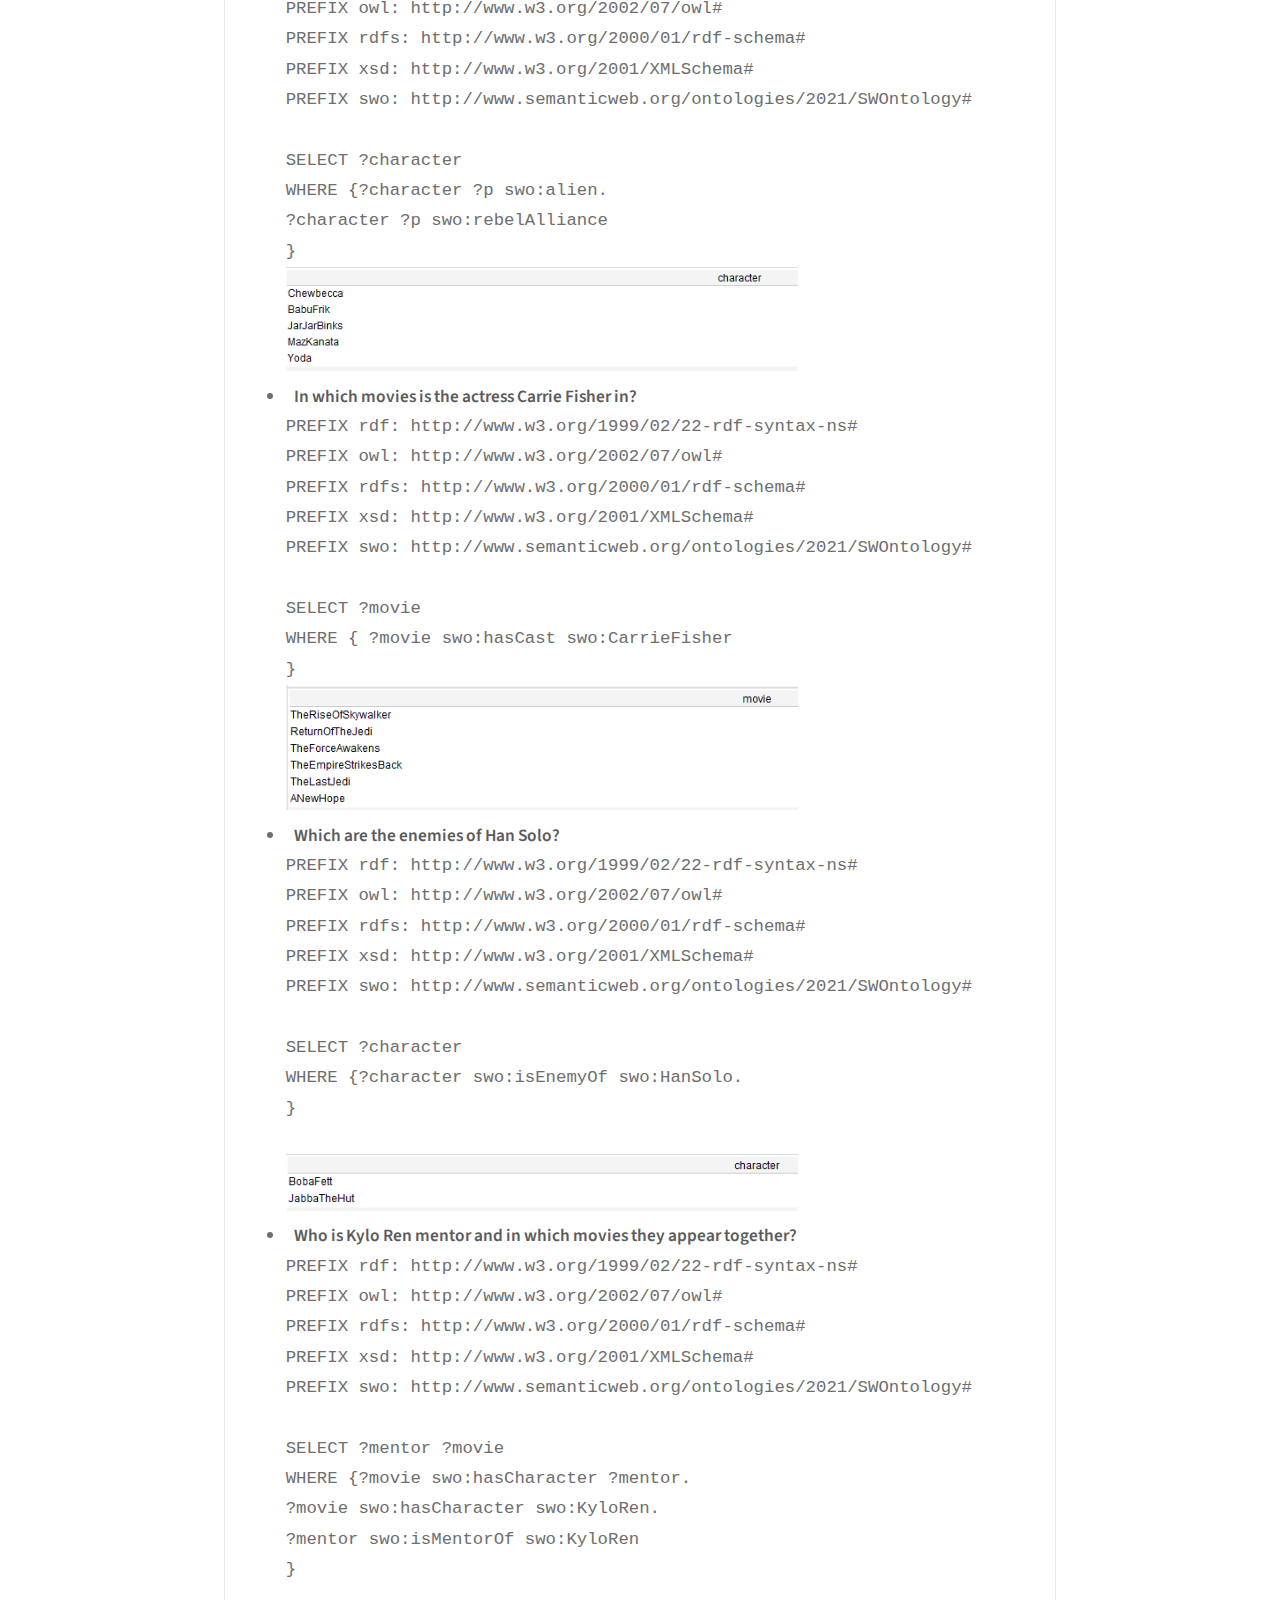
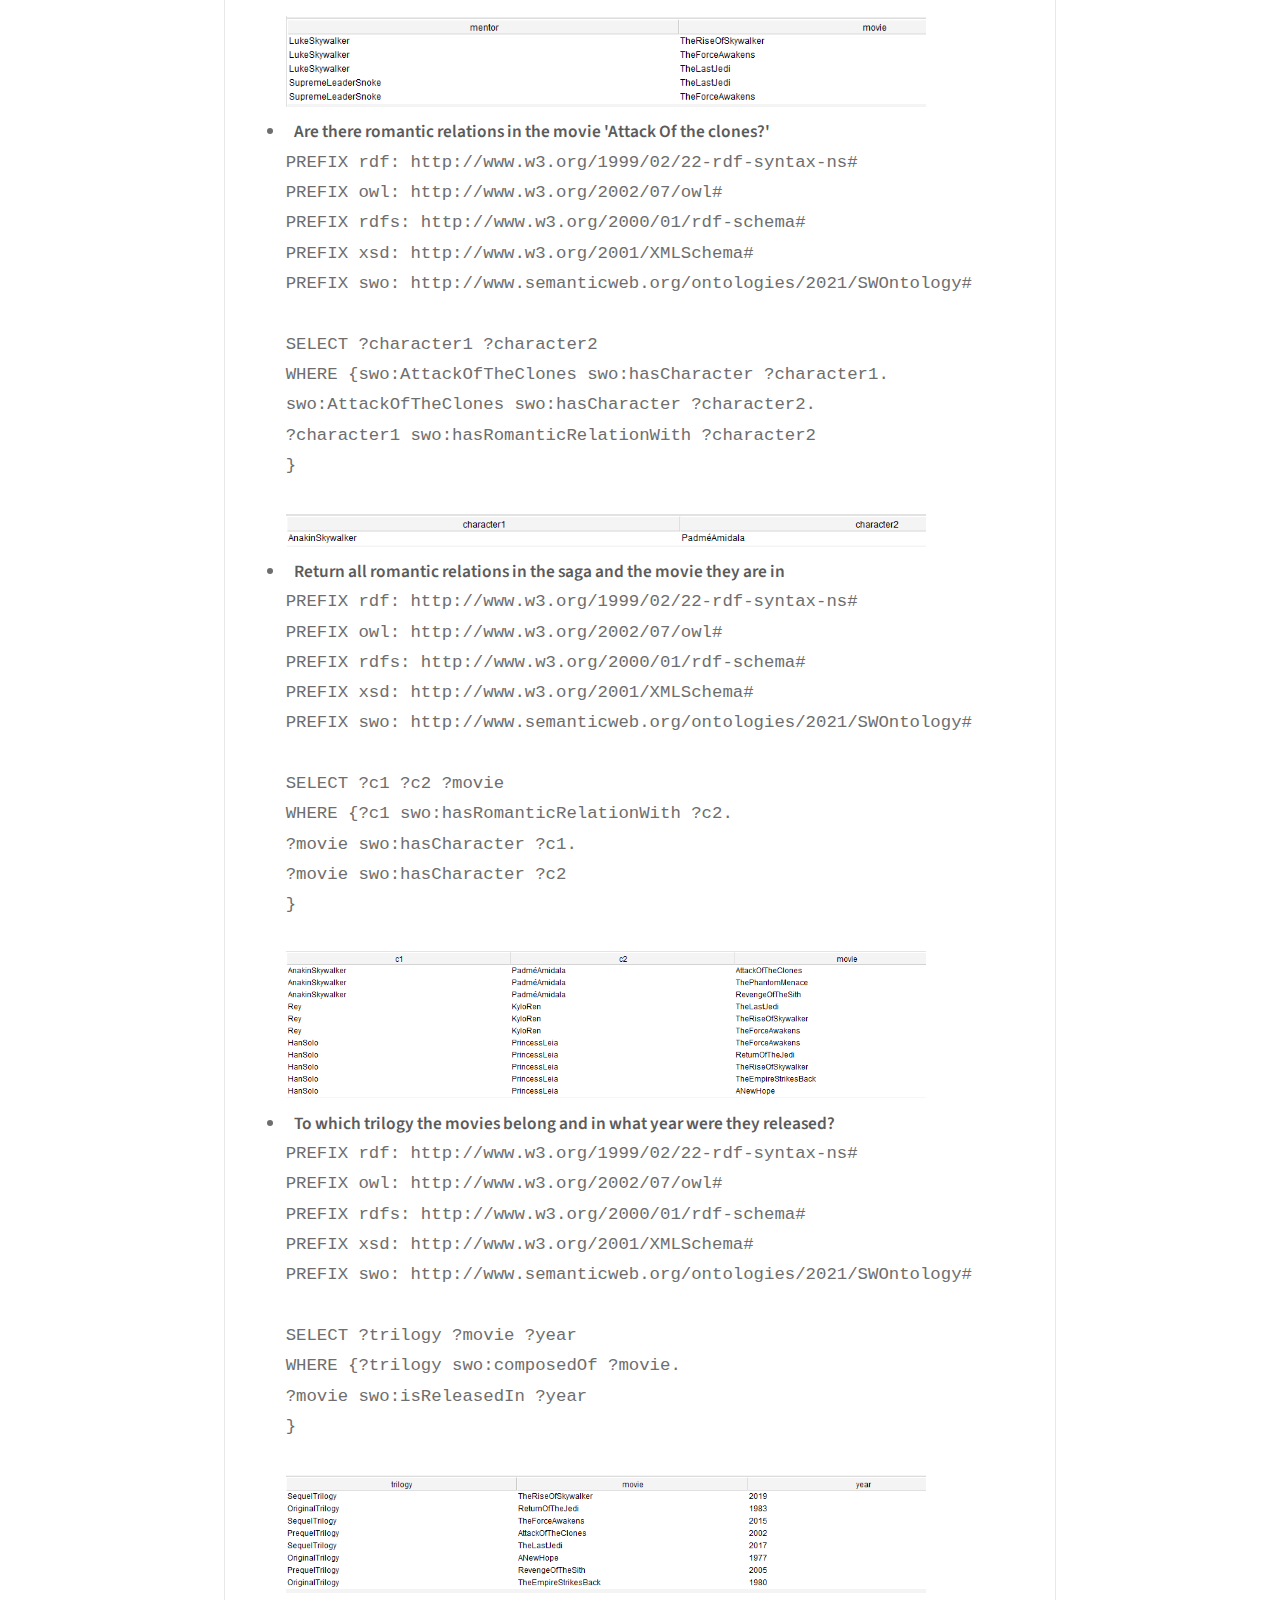
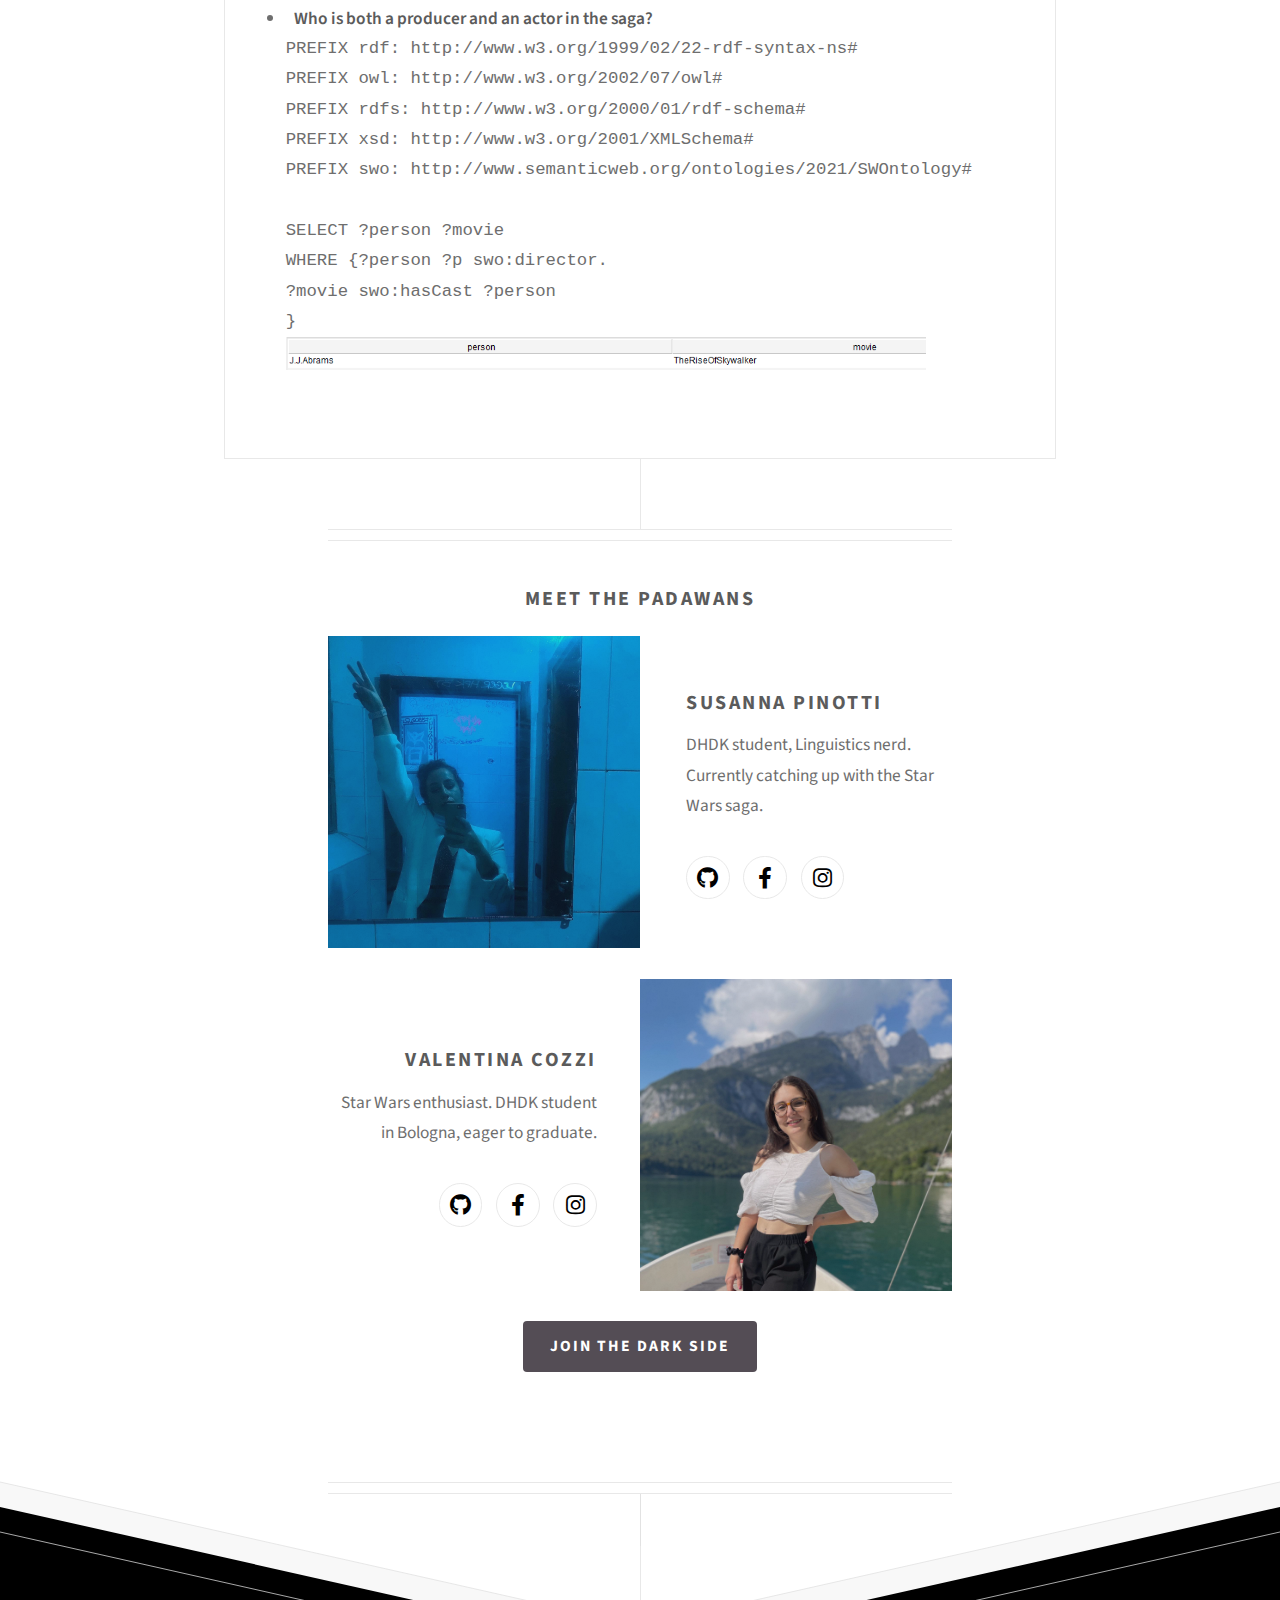
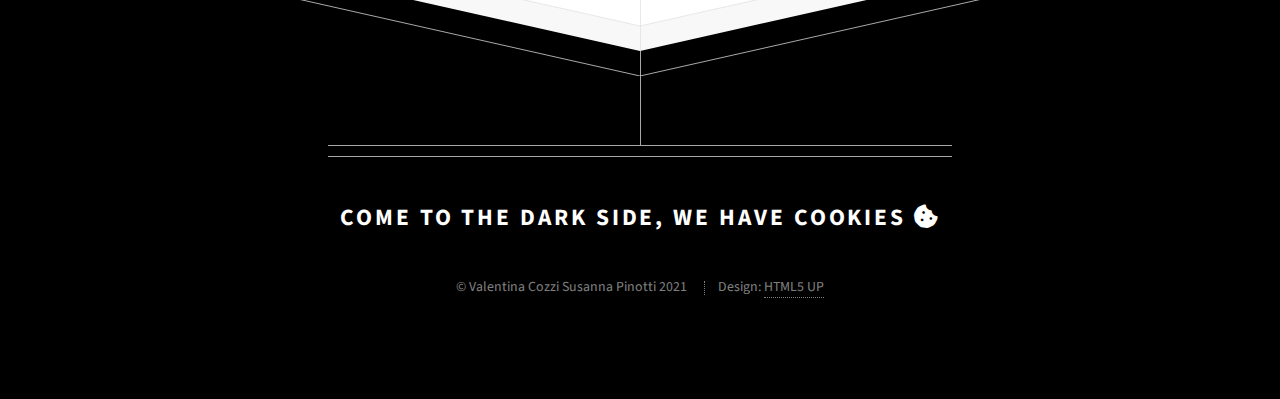
==== commit e0cfc23c: "Update index.html" ====
--- a/index.html
+++ b/index.html
@@ -346,112 +346,7 @@
 }	
 </pre>
 <img src="images\Query\9ProducerActor.PNG" style="width: 50vw; min-width: 330px;">
-					<!--
-						</ul>
-					</section>
-					<section>
-						<header>
-							<h3>Unordered List</h3>
-						</header>
-						<ul class="default">
-							<li>Donec consectetur vestibulum dolor et pulvinar. Etiam vel felis enim, at viverra ligula. Ut porttitor sagittis lorem, quis eleifend nisi ornare vel.</li>
-							<li>Donec consectetur vestibulum dolor et pulvinar. Etiam vel felis enim, at viverra ligula. Ut porttitor sagittis lorem, quis eleifend nisi ornare vel.</li>
-							<li>Donec consectetur vestibulum dolor et pulvinar. Etiam vel felis enim, at viverra ligula. Ut porttitor sagittis lorem, quis eleifend nisi ornare vel.</li>
-							<li>Donec consectetur vestibulum dolor et pulvinar. Etiam vel felis enim, at viverra ligula. Ut porttitor sagittis lorem, quis eleifend nisi ornare vel.</li>
-						</ul>
-					</section>
-					<section>
-						<header>
-							<h3>Ordered List</h3>
-						</header>
-						<ol class="default">
-							<li>Donec consectetur vestibulum dolor et pulvinar. Etiam vel felis enim, at viverra ligula. Ut porttitor sagittis lorem, quis eleifend nisi ornare vel.</li>
-							<li>Donec consectetur vestibulum dolor et pulvinar. Etiam vel felis enim, at viverra ligula. Ut porttitor sagittis lorem, quis eleifend nisi ornare vel.</li>
-							<li>Donec consectetur vestibulum dolor et pulvinar. Etiam vel felis enim, at viverra ligula. Ut porttitor sagittis lorem, quis eleifend nisi ornare vel.</li>
-							<li>Donec consectetur vestibulum dolor et pulvinar. Etiam vel felis enim, at viverra ligula. Ut porttitor sagittis lorem, quis eleifend nisi ornare vel.</li>
-						</ol>
-					</section>
-					<section>
-						<header>
-							<h3>Table</h3>
-						</header>
-						<div class="table-wrapper">
-							<table class="default">
-								<thead>
-									<tr>
-										<th>ID</th>
-										<th>Name</th>
-										<th>Description</th>
-										<th>Price</th>
-									</tr>
-								</thead>
-								<tbody>
-									<tr>
-										<td>45815</td>
-										<td>Something</td>
-										<td>Ut porttitor sagittis lorem, quis eleifend nisi ornare vel.</td>
-										<td>29.99</td>
-									</tr>
-									<tr>
-										<td>24524</td>
-										<td>Nothing</td>
-										<td>Ut porttitor sagittis lorem, quis eleifend nisi ornare vel.</td>
-										<td>19.99</td>
-									</tr>
-									<tr>
-										<td>45815</td>
-										<td>Something</td>
-										<td>Ut porttitor sagittis lorem, quis eleifend nisi ornare vel.</td>
-										<td>29.99</td>
-									</tr>
-									<tr>
-										<td>24524</td>
-										<td>Nothing</td>
-										<td>Ut porttitor sagittis lorem, quis eleifend nisi ornare vel.</td>
-										<td>19.99</td>
-									</tr>
-								</tbody>
-								<tfoot>
-									<tr>
-										<td colspan="3"></td>
-										<td>100.00</td>
-									</tr>
-								</tfoot>
-							</table>
-						</div>
-					</section>
-					<!--useless form
-					<section>
-						<header>
-							<h3>Form</h3>
-						</header>
-						<form method="post" action="#">
-							<div class="row">
-								<div class="col-6 col-12-mobilep">
-									<label for="name">Name</label>
-									<input class="text" type="text" name="name" id="name" value="" placeholder="John Doe" />
-								</div>
-								<div class="col-6 col-12-mobilep">
-									<label for="email">Email</label>
-									<input class="text" type="text" name="email" id="email" value="" placeholder="johndoe@domain.tld" />
-								</div>
-								<div class="col-12">
-									<label for="subject">Subject</label>
-									<input class="text" type="text" name="subject" id="subject" value="" placeholder="Enter your subject" />
-								</div>
-								<div class="col-12">
-									<label for="subject">Message</label>
-									<textarea name="message" id="message" placeholder="Enter your message" rows="6"></textarea>
-								</div>
-								<div class="col-12">
-									<ul class="actions special">
-										<li><input type="submit" value="Send" /></li>
-										<li><input type="reset" value="Reset" class="alt" /></li>
-									</ul>
-								</div>
-							</div>
-						</form>
-					</section> -->
+					
 					
 		</div>
 		<footer class="major container medium">
@@ -476,7 +371,7 @@
 				<a href="#" class="image icon" id="vale"><img src="images/vale4.jpg" style="width: 25vw; min-width: 330px" /></a>
 				<div class="content">
 					<h3>VALENTINA COZZI</h3>
-					<p>Star Wart enthusiast. DHDK student in Bologna, eager to graduate.</p>
+					<p>Star Wars enthusiast. DHDK student in Bologna, eager to graduate.</p>
 					<ul class="icons">
 						<li><a href="https://github.com/valentinacozzi" target="_blank" class="icon brands fa-github"><span class="label">Github</span></a></li>
 						<li><a href="https://www.facebook.com/vale.p.cozzi/" target="_blank" class="icon brands fa-facebook-f"><span class="label">Facebook</span></a></li>
